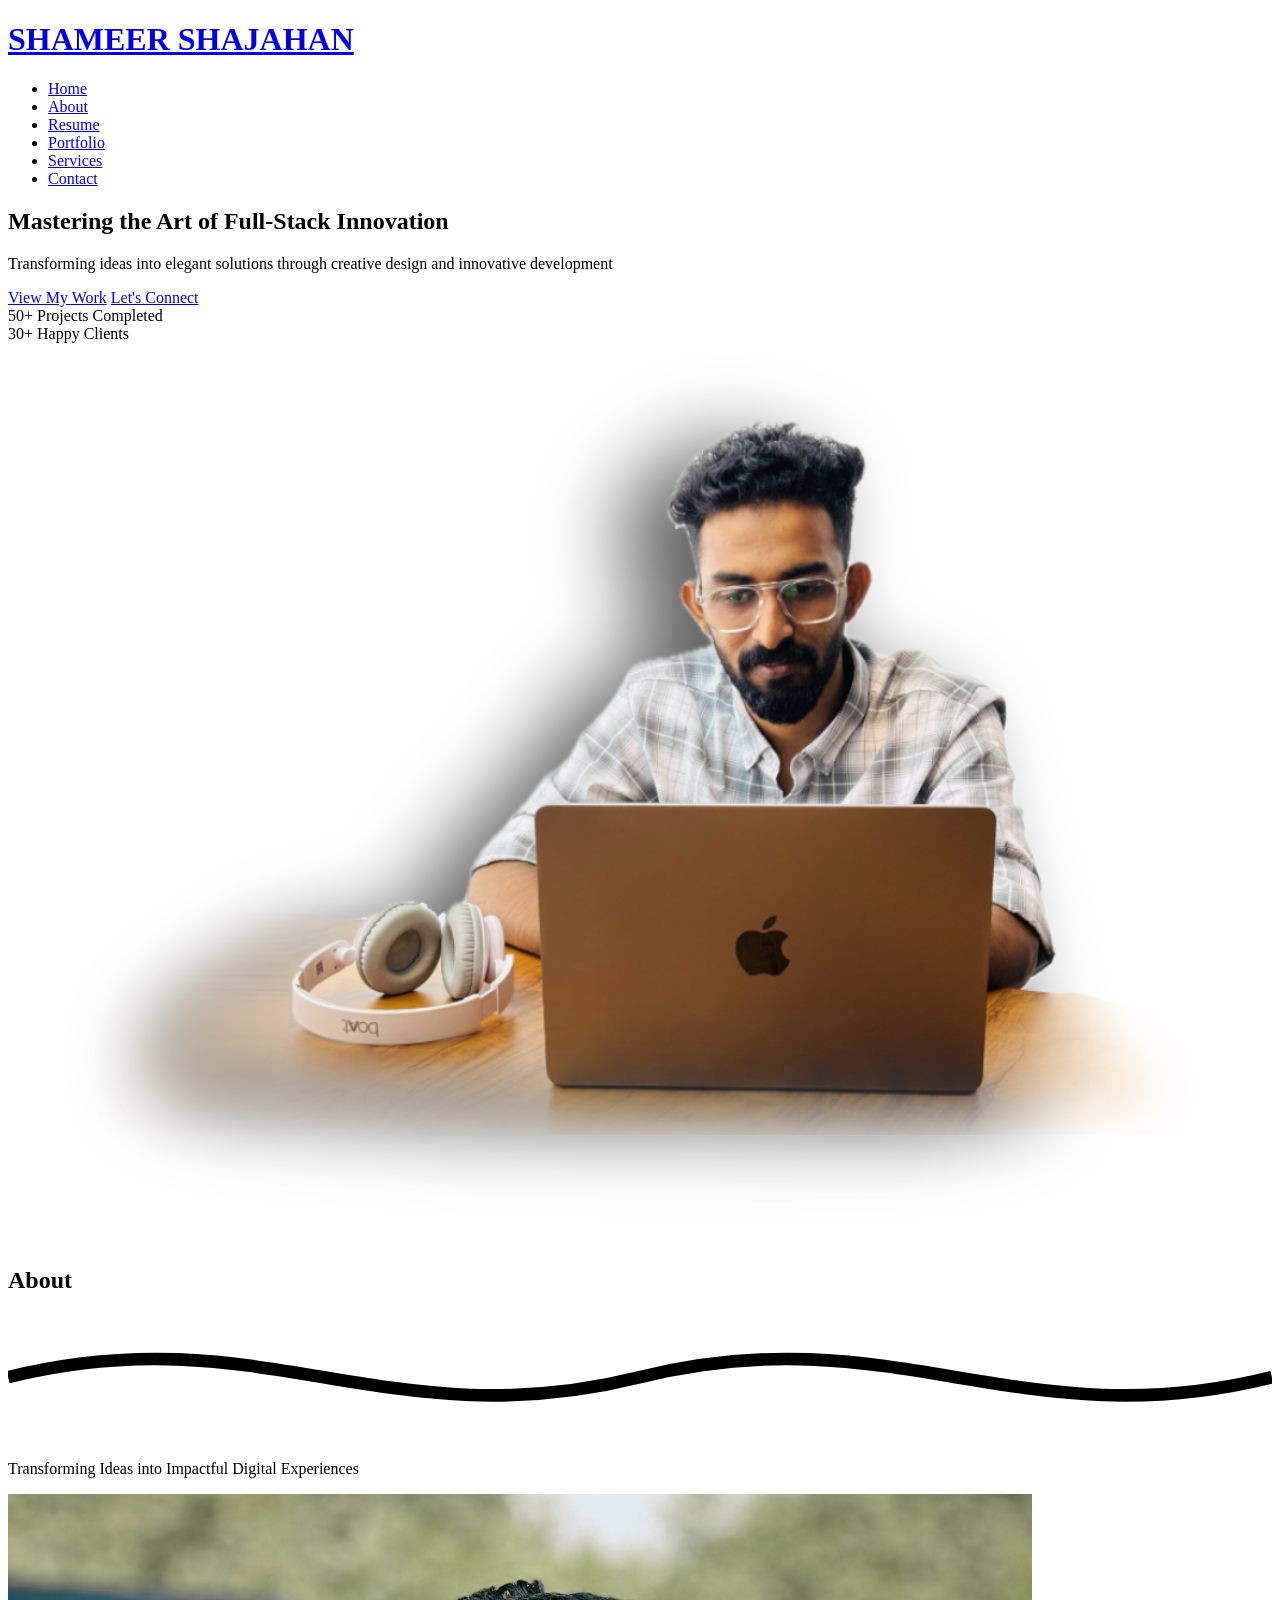
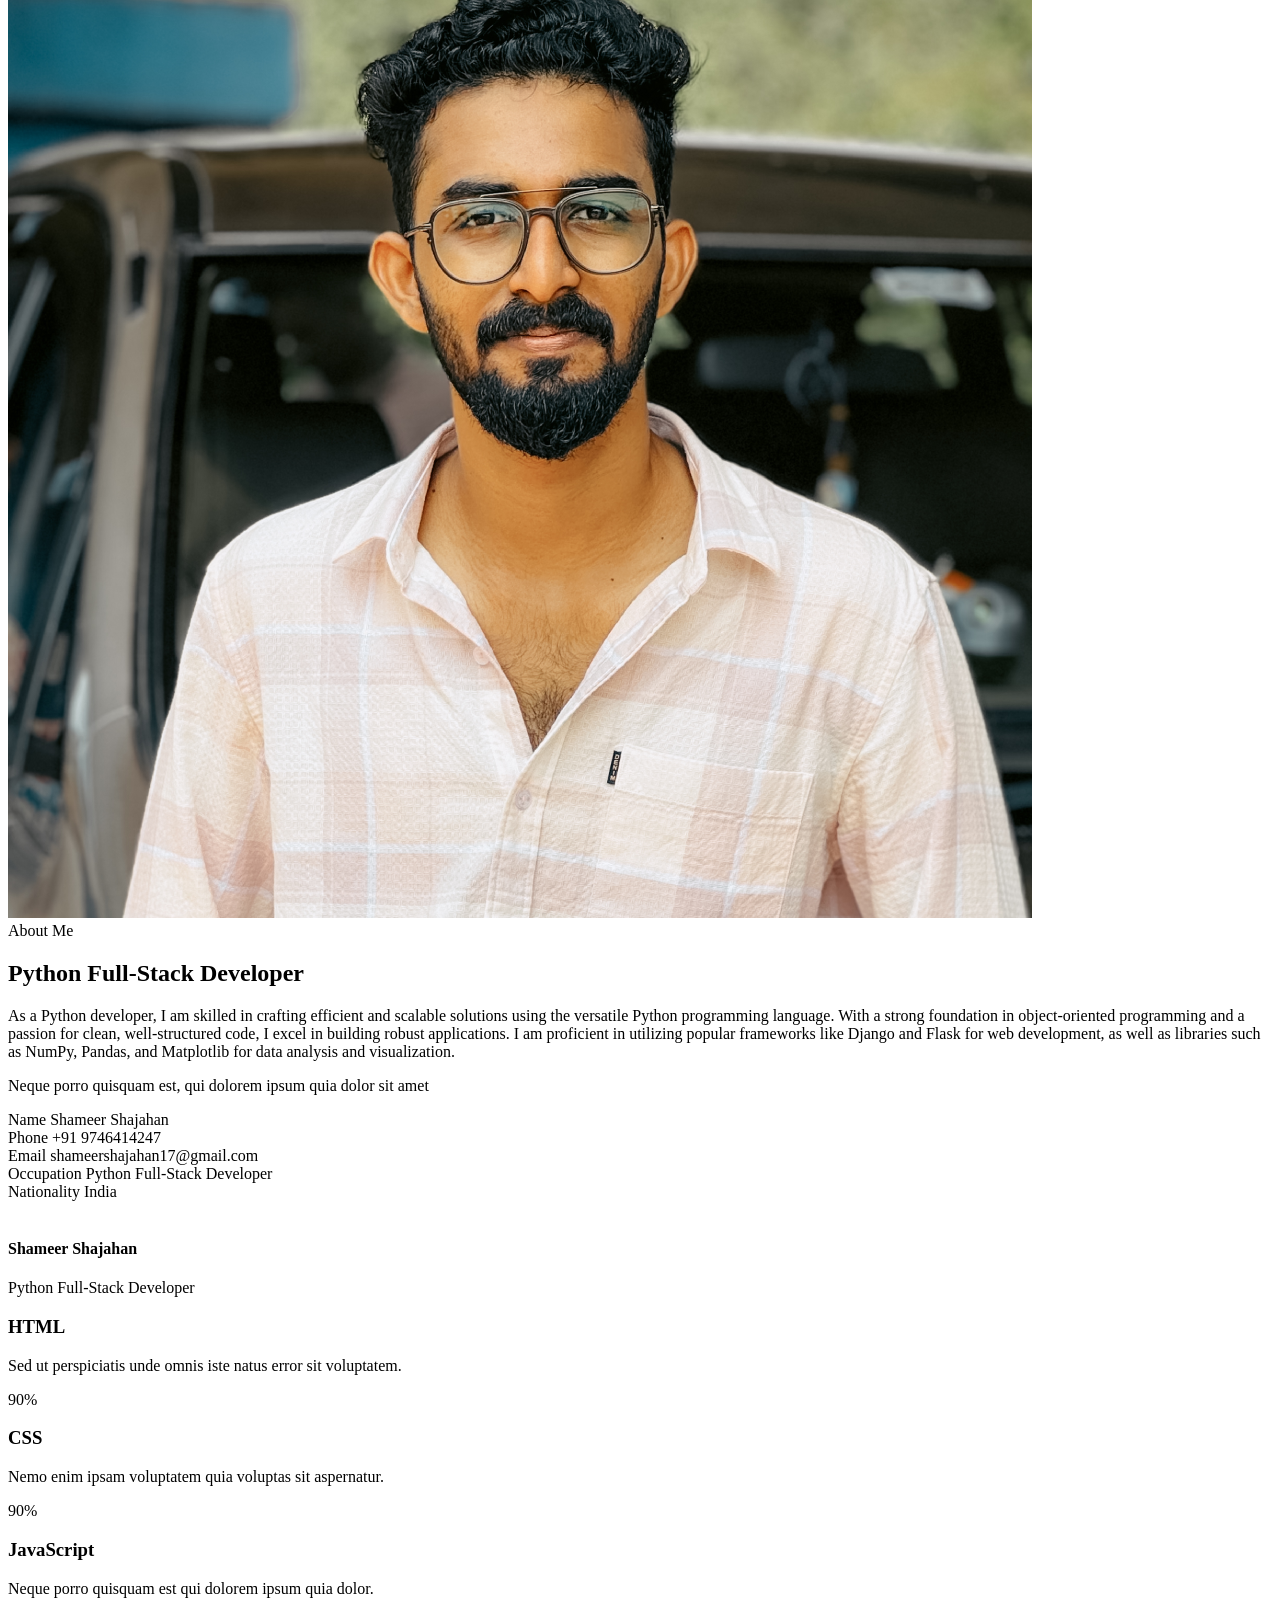
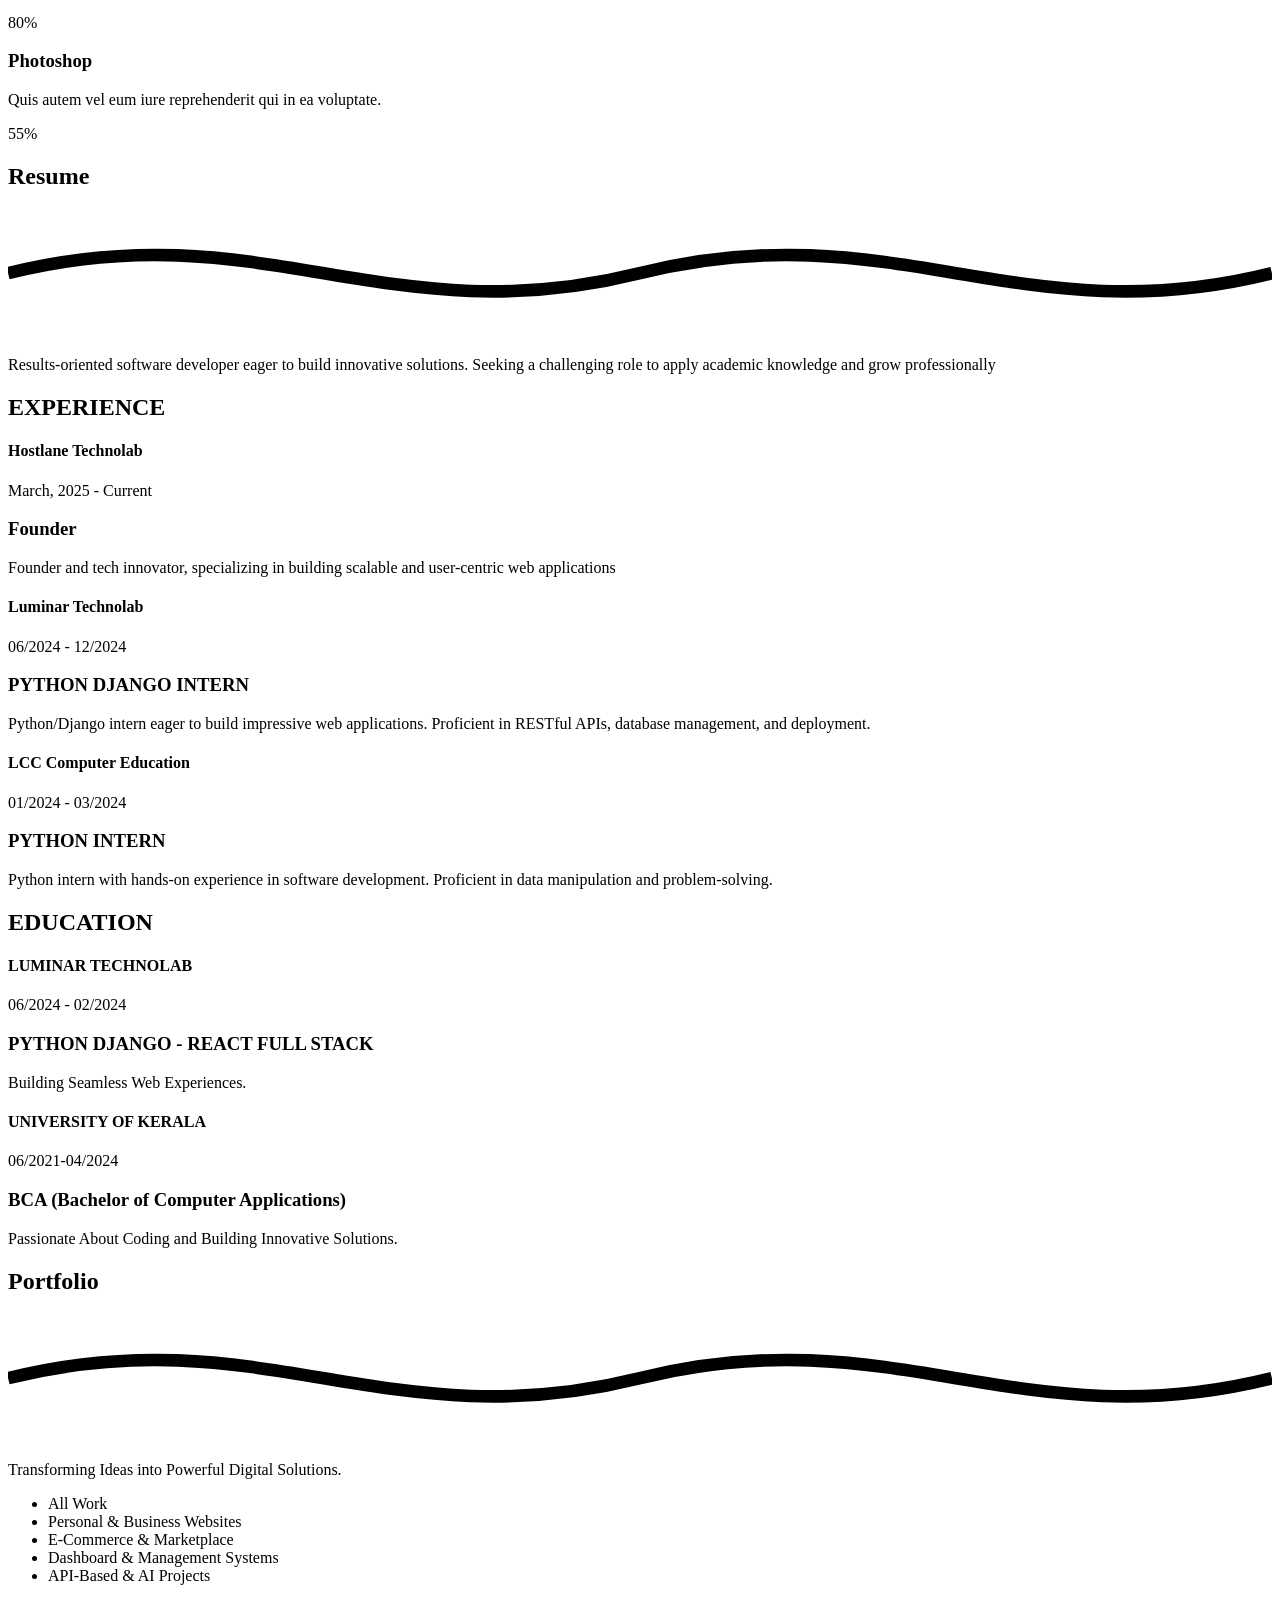
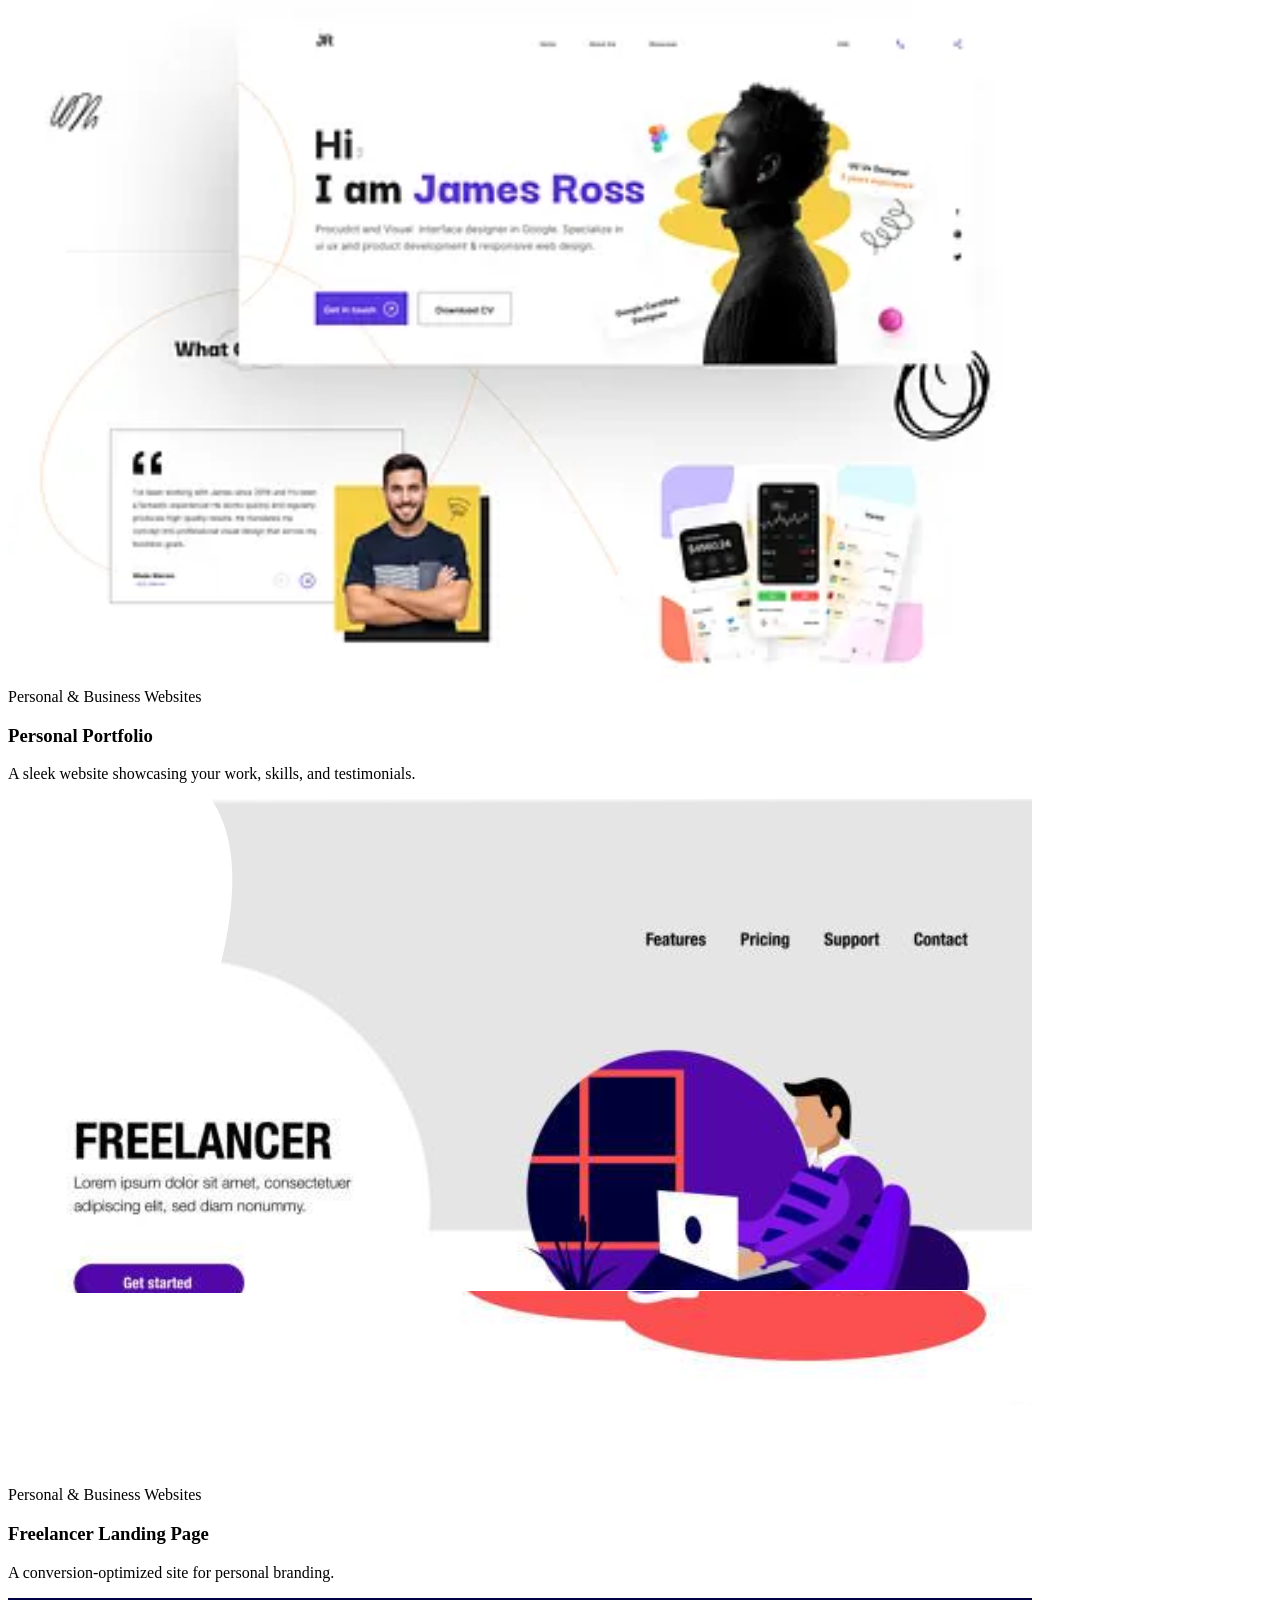
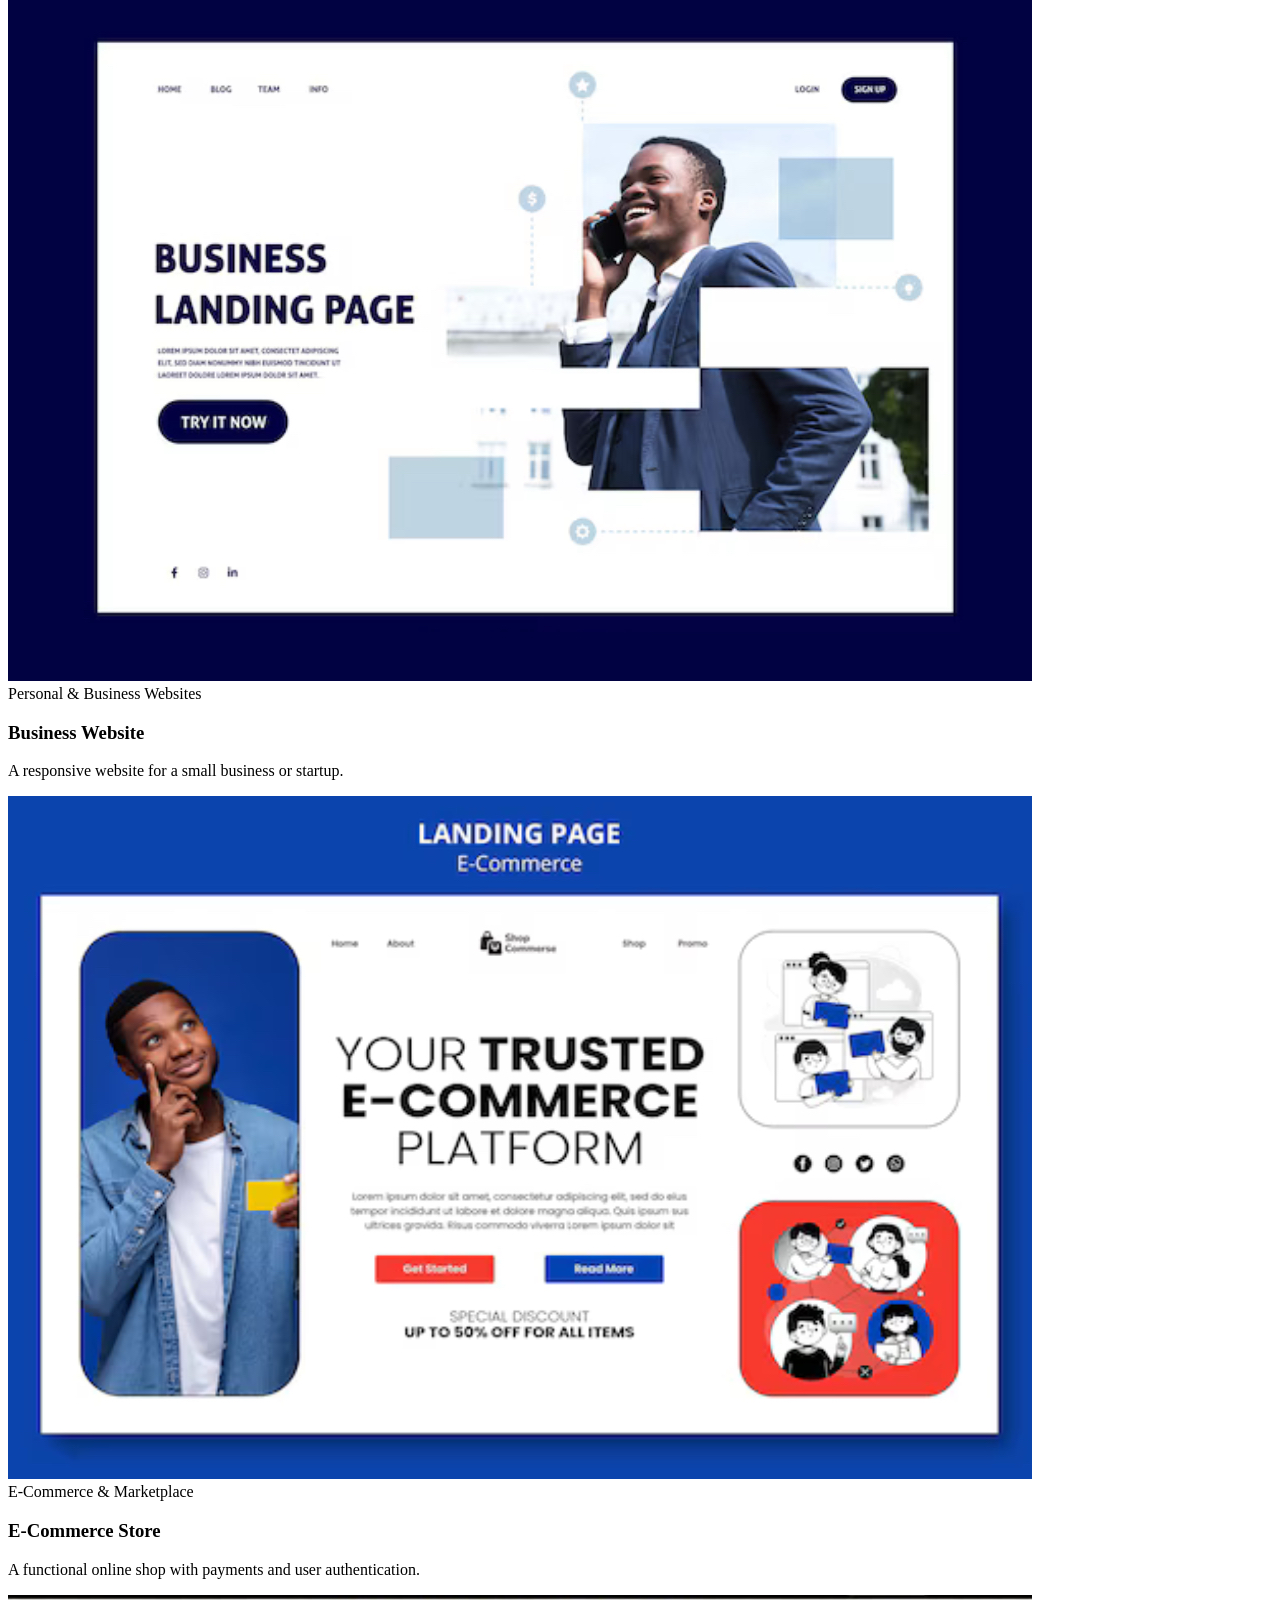
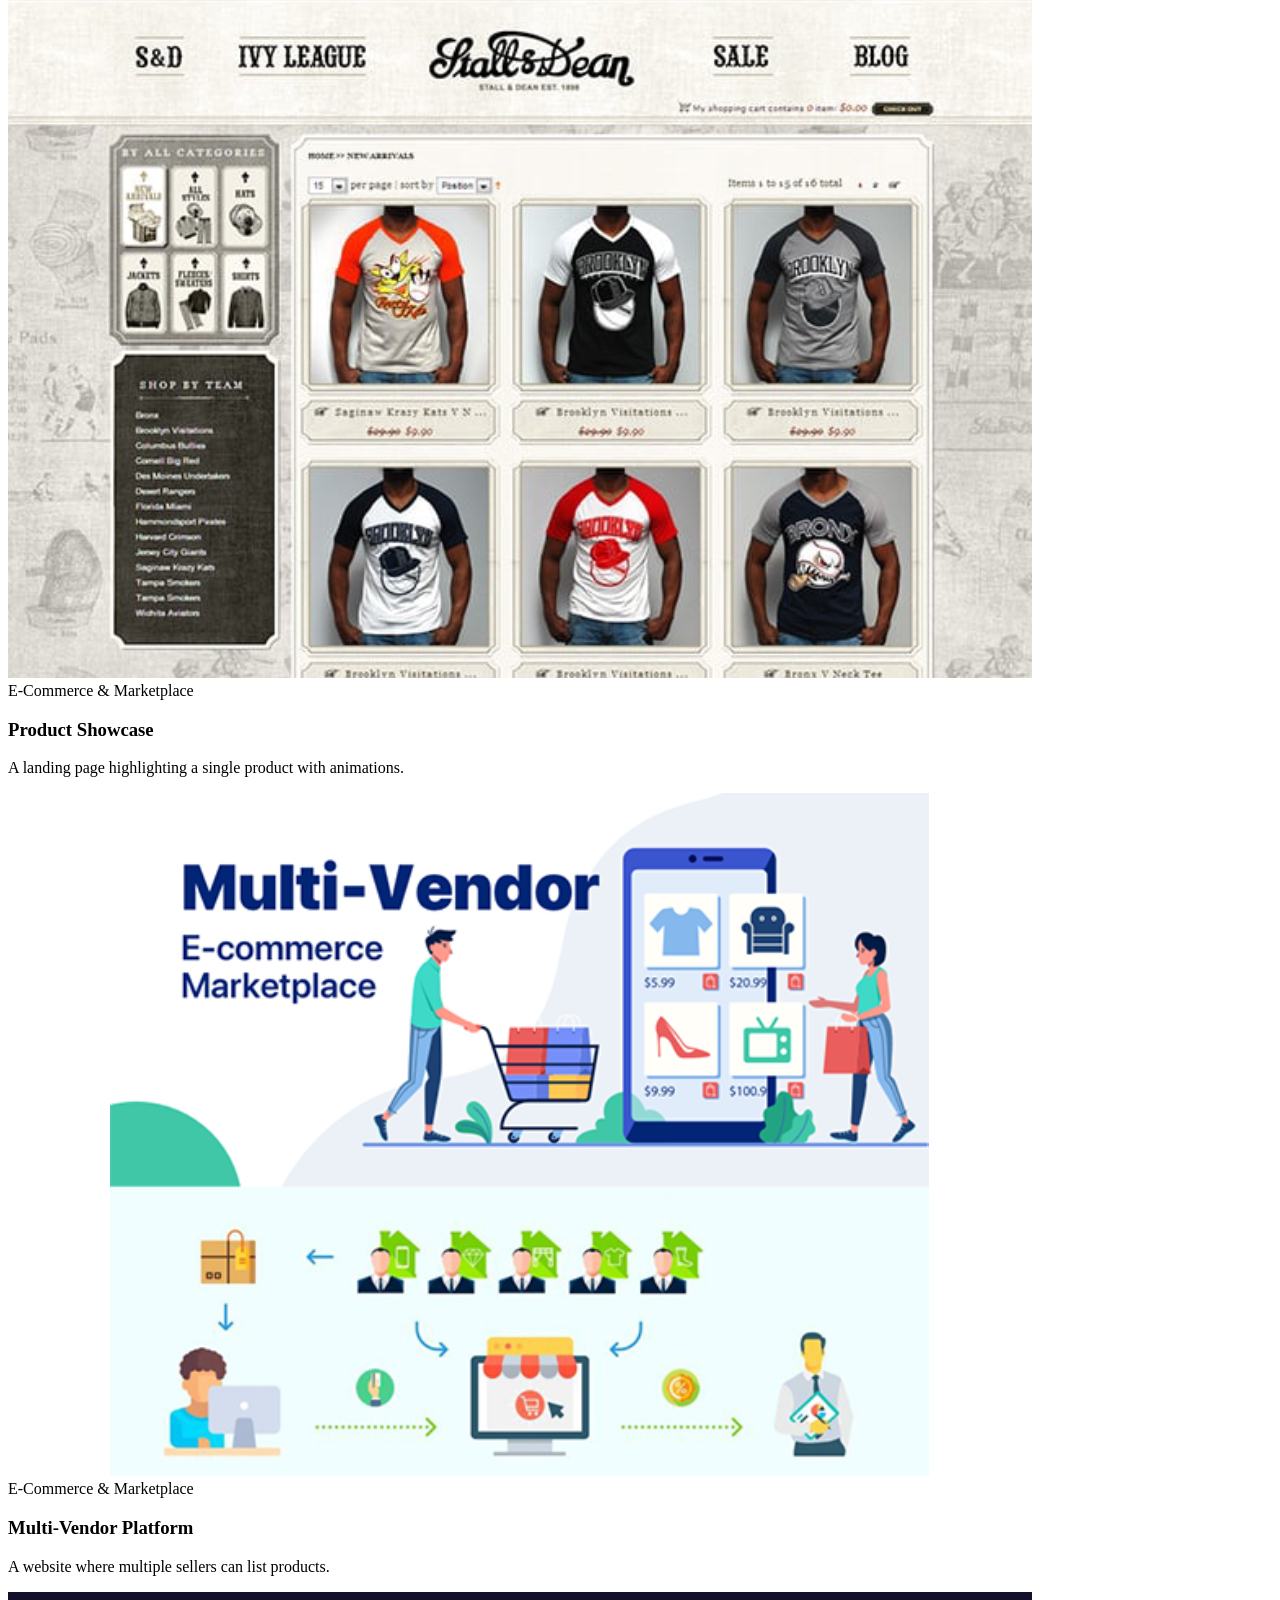
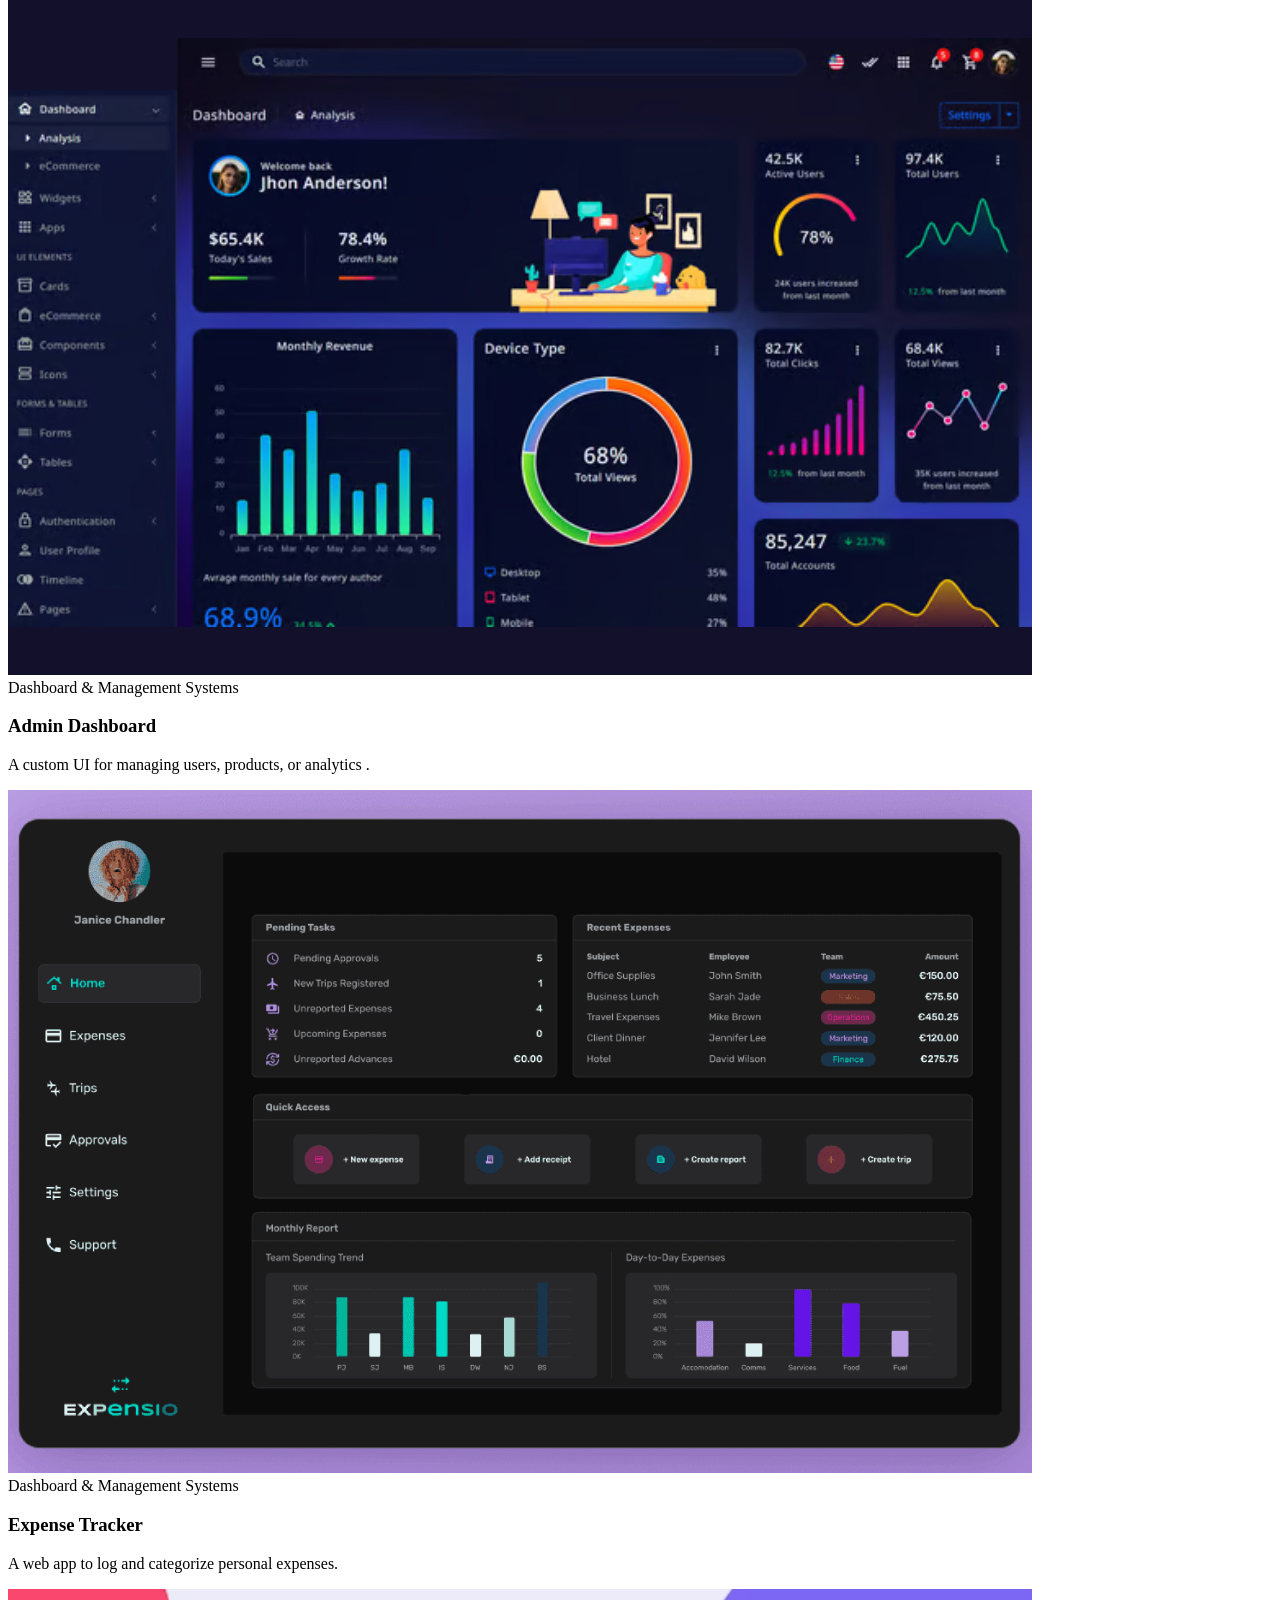
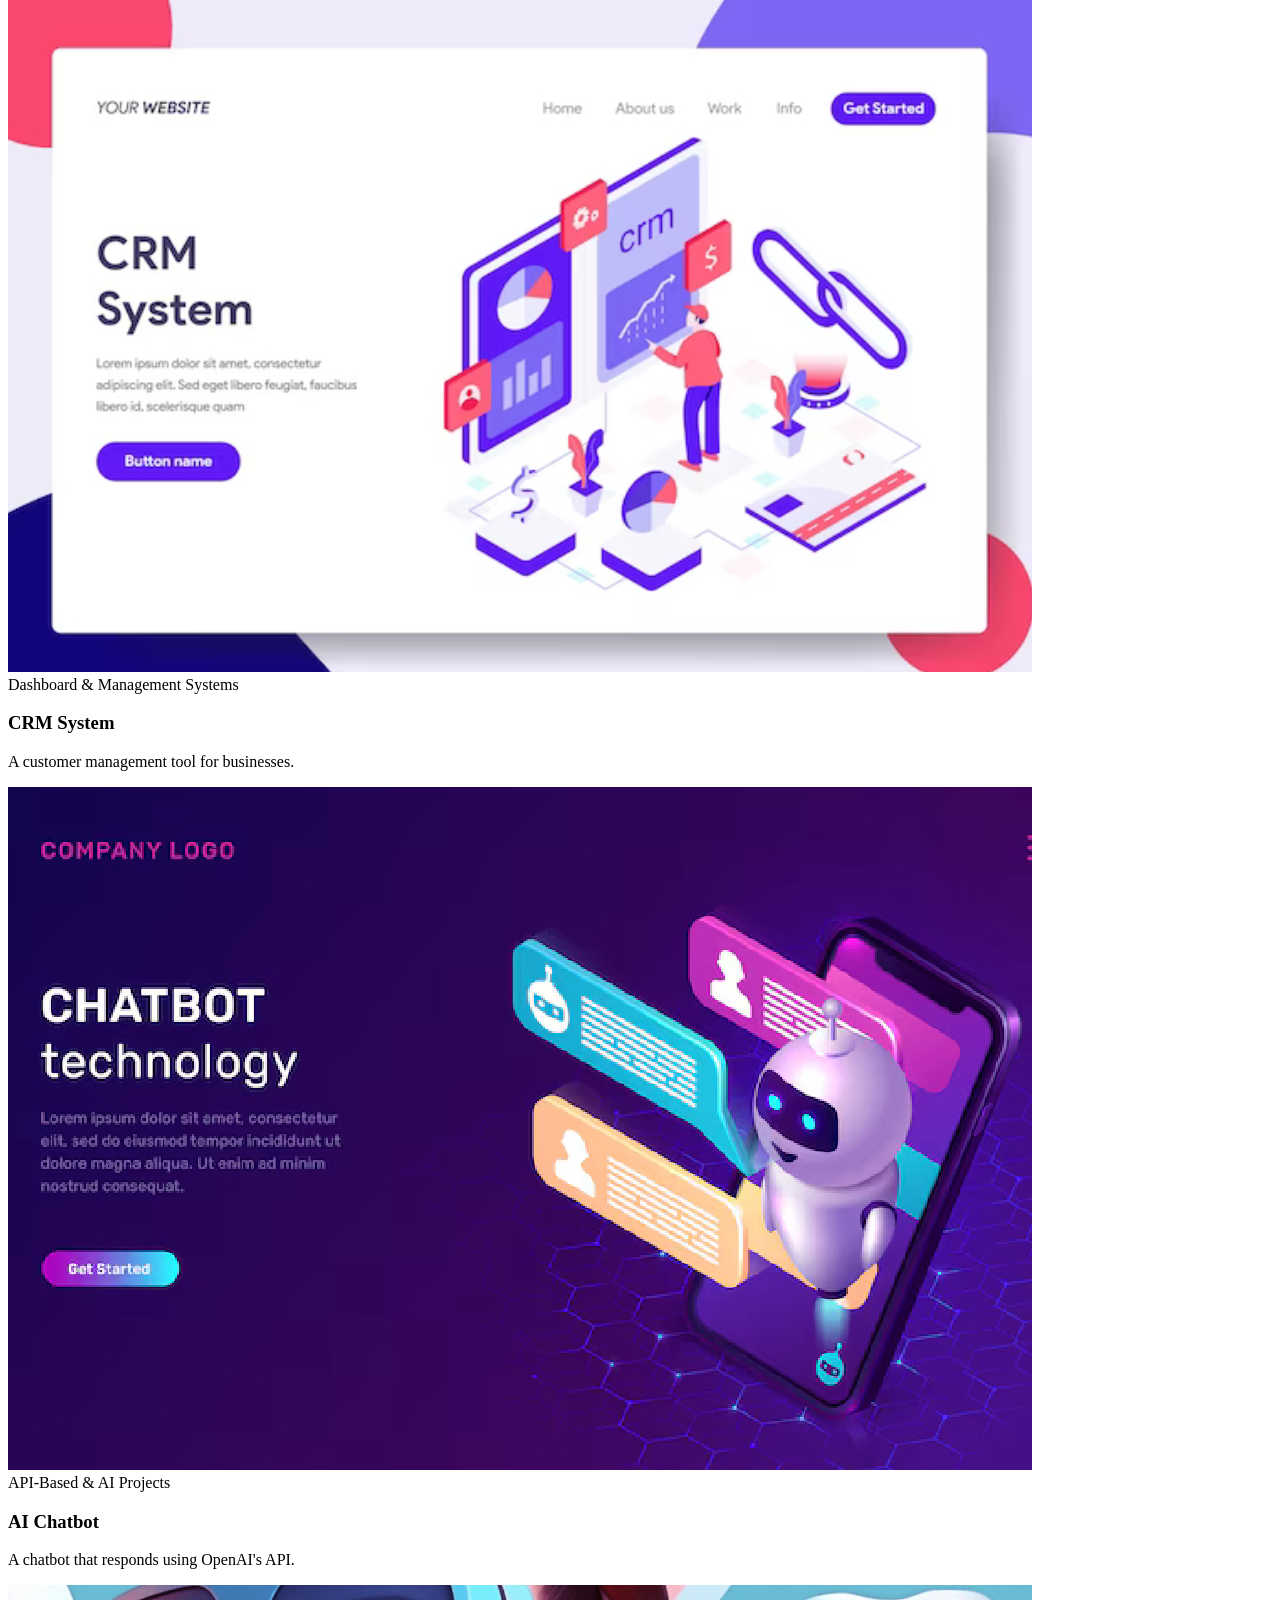
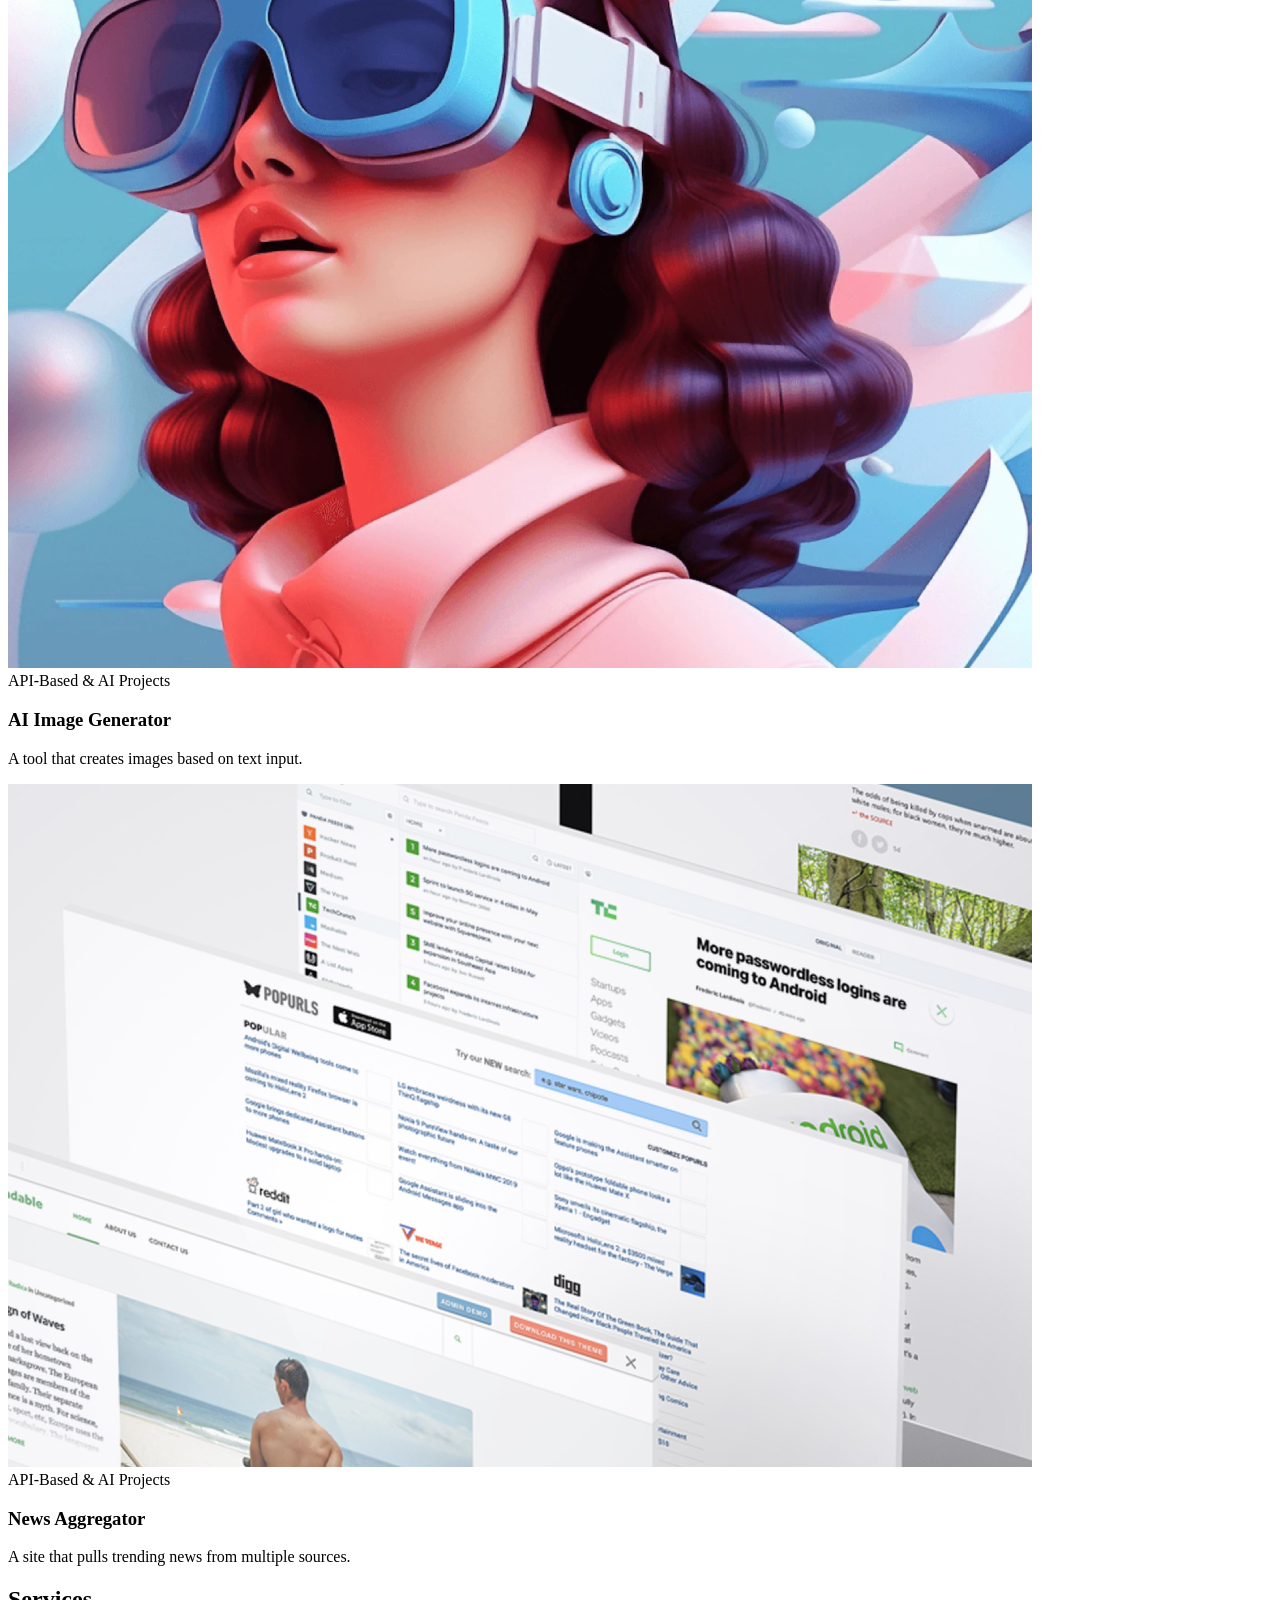
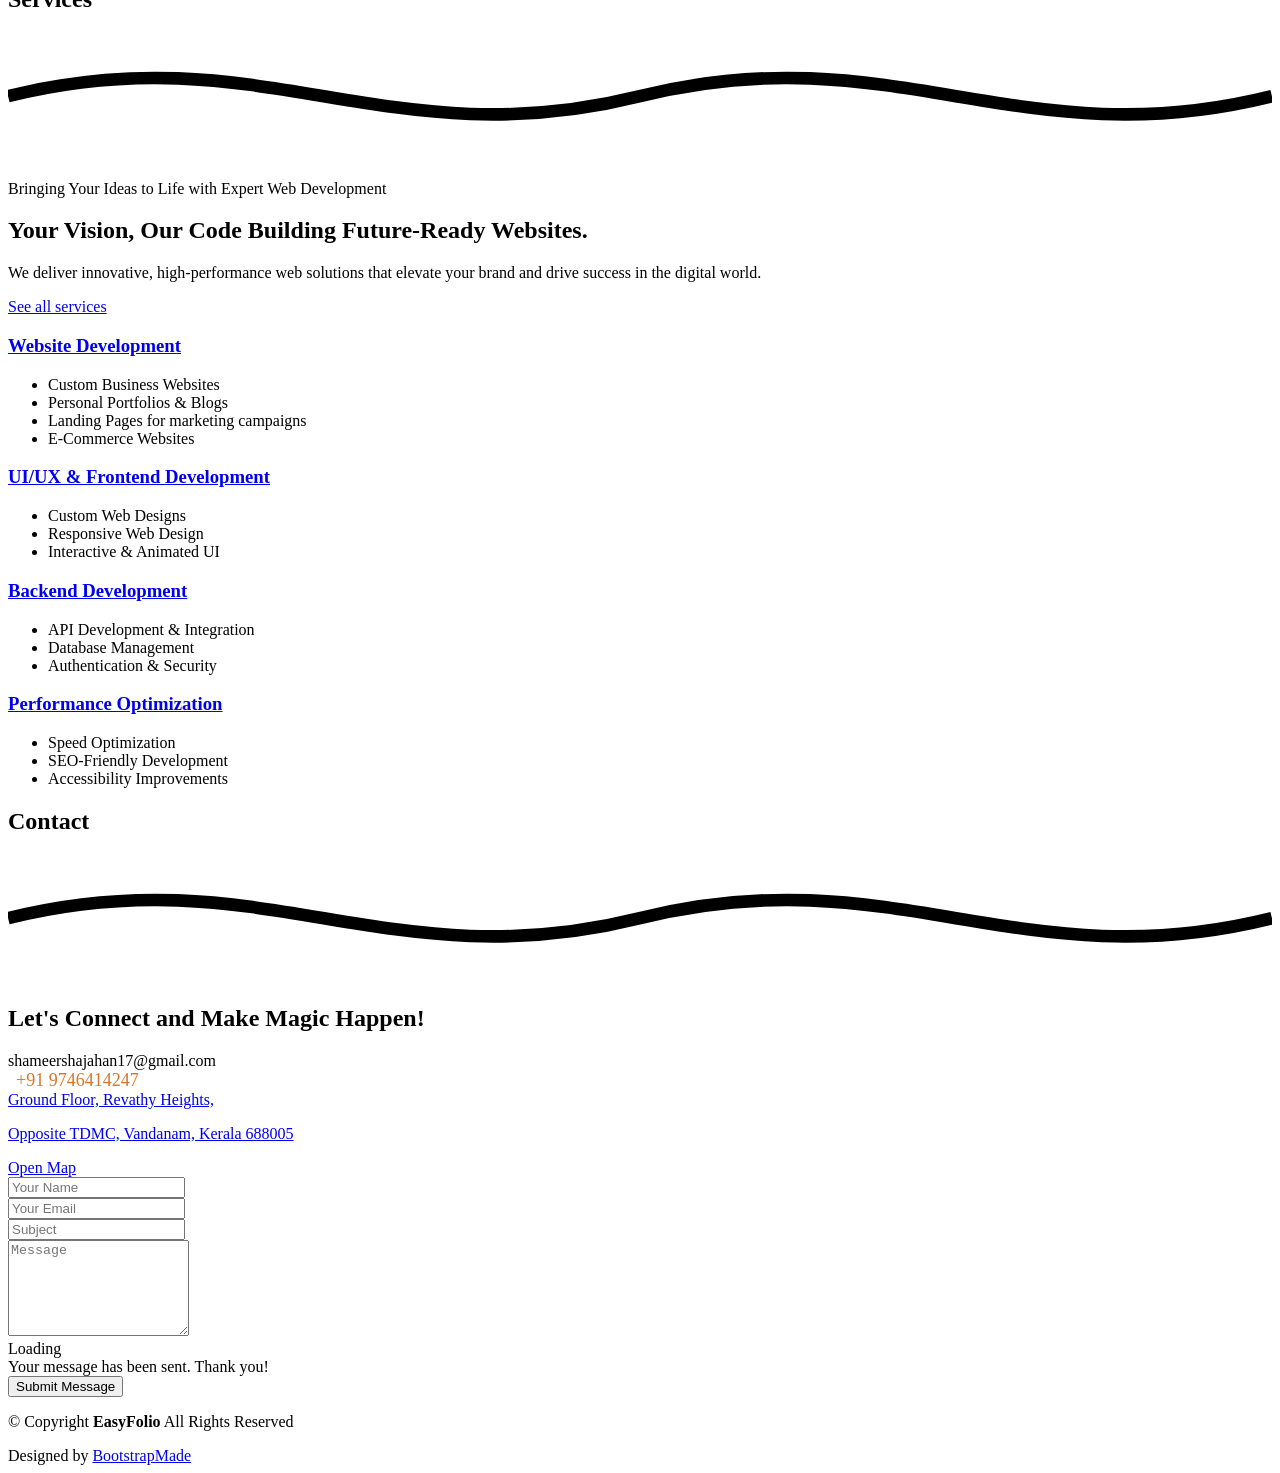
==== index.html @ 91858646 "update" ====
<!DOCTYPE html>
<html lang="en">

<head>
  <meta charset="utf-8">
  <meta content="width=device-width, initial-scale=1.0" name="viewport">
  <title>shameer shajahan</title>
  <meta name="description" content="">
  <meta name="keywords" content="">

  <!-- Favicons -->
  <!-- <link href="assets/img/favicon.png" rel="icon"> -->
  <link href="assets/img/apple-touch-icon.png" rel="apple-touch-icon">

  <!-- Fonts -->
  <link href="https://fonts.googleapis.com" rel="preconnect">
  <link href="https://fonts.gstatic.com" rel="preconnect" crossorigin>
  <link
    href="https://fonts.googleapis.com/css2?family=Roboto:ital,wght@0,100;0,300;0,400;0,500;0,700;0,900;1,100;1,300;1,400;1,500;1,700;1,900&family=Noto+Sans:ital,wght@0,100;0,200;0,300;0,400;0,500;0,600;0,700;0,800;0,900;1,100;1,200;1,300;1,400;1,500;1,600;1,700;1,800;1,900&family=Questrial:wght@400&display=swap"
    rel="stylesheet">

  <!-- Vendor CSS Files -->
  <link href="assets/vendor/bootstrap/css/bootstrap.min.css" rel="stylesheet">
  <link href="assets/vendor/bootstrap-icons/bootstrap-icons.css" rel="stylesheet">
  <link href="assets/vendor/aos/aos.css" rel="stylesheet">
  <link href="assets/vendor/glightbox/css/glightbox.min.css" rel="stylesheet">
  <link href="assets/vendor/swiper/swiper-bundle.min.css" rel="stylesheet">

  <!-- Main CSS File -->
  <link href="assets/css/main.css" rel="stylesheet">


  <script src="https://kit.fontawesome.com/a076d05399.js" crossorigin="anonymous"></script>
  <style>
      .call-button {
          /* display: inline-flex;
          align-items: center; */
          color: rgb(217, 117, 40);
          /* padding: 10px 15px; */
          text-decoration: none;
          font-size: 18px;
          /* border-radius: 5px; */
      }
      .call-button i {
          margin-right: 8px;
      }

      

  </style>

  <!-- for call button -->

  <!-- =======================================================
  * Template Name: EasyFolio
  * Template URL: https://bootstrapmade.com/easyfolio-bootstrap-portfolio-template/
  * Updated: Feb 21 2025 with Bootstrap v5.3.3
  * Author: BootstrapMade.com
  * License: https://bootstrapmade.com/license/
  ======================================================== -->
</head>

<body class="index-page">

  <header id="header" class="header d-flex align-items-center sticky-top">
    <div
      class="header-container container-fluid container-xl position-relative d-flex align-items-center justify-content-between">

      <a href="index.html" class="logo d-flex align-items-center me-auto me-xl-0">
        <!-- Uncomment the line below if you also wish to use an image logo -->
        <!-- <img src="assets/img/logo.webp" alt=""> -->
        <h1 class="sitename">SHAMEER SHAJAHAN</h1>
      </a>

      <nav id="navmenu" class="navmenu">
        <ul>
          <li><a href="#hero" class="active">Home</a></li>
          <li><a href="#about">About</a></li>
          <li><a href="#resume">Resume</a></li>
          <li><a href="#portfolio">Portfolio</a></li>
          <li><a href="#services">Services</a></li>
          <!-- <li class="dropdown"><a href="#"><span>Dropdown</span> <i class="bi bi-chevron-down toggle-dropdown"></i></a>
            <ul>
              <li><a href="#">Dropdown 1</a></li>
              <li class="dropdown"><a href="#"><span>Deep Dropdown</span> <i class="bi bi-chevron-down toggle-dropdown"></i></a>
                <ul>
                  <li><a href="#">Deep Dropdown 1</a></li>
                  <li><a href="#">Deep Dropdown 2</a></li>
                  <li><a href="#">Deep Dropdown 3</a></li>
                  <li><a href="#">Deep Dropdown 4</a></li>
                  <li><a href="#">Deep Dropdown 5</a></li>
                </ul>
              </li>
              <li><a href="#">Dropdown 2</a></li>
              <li><a href="#">Dropdown 3</a></li>
              <li><a href="#">Dropdown 4</a></li>
            </ul>
          </li> -->
          <li><a href="#contact">Contact</a></li>
        </ul>
        <i class="mobile-nav-toggle d-xl-none bi bi-list"></i>
      </nav>

      <div class="header-social-links">
        <a href="https://www.linkedin.com/in/shameershajahan17/" class="linkedin"><i class="bi bi-linkedin"></i></a>
        <a href="https://github.com/shameer-shajahan" class="github"><i class="bi bi-github"></i>
          <a href="https://www.instagram.com/_.shameer/" class="instagram"><i class="bi bi-instagram"></i></a>
          <!-- <a href="#" class="twitter"><i class="bi bi-twitter-x"></i></a> -->
        </a>

      </div>

    </div>
  </header>

  <main class="main">

    <!-- Hero Section -->
    <section id="hero" class="hero section">

      <div class="container mt-5 mb-5 pb-5 pt-5" data-aos="fade-up" data-aos-delay="100">

        <div class="row align-items-center content">
          <div class="col-lg-6" data-aos="fade-up" data-aos-delay="200">
            <h2>Mastering the Art of Full-Stack Innovation</h2>
            <p class="lead">Transforming ideas into elegant solutions through creative design and innovative development
            </p>
            <div class="cta-buttons" data-aos="fade-up" data-aos-delay="300">
              <a href="#portfolio" class="btn btn-primary">View My Work</a>
              <a href="#contact" class="btn btn-outline">Let's Connect</a>
            </div>
            <div class="hero-stats" data-aos="fade-up" data-aos-delay="400">
              <div class="stat-item">
                <!-- <span class="stat-number">5+</span> -->
                <!-- <span class="stat-label">Years Experience</span> -->
              </div>
              <div class="stat-item">
                <span class="stat-number">50+</span>
                <span class="stat-label">Projects Completed</span>
              </div>
              <div class="stat-item">
                <span class="stat-number">30+</span>
                <span class="stat-label">Happy Clients</span>
              </div>
            </div>
          </div>
          <div class="col-lg-6">
            <div class="hero-image">
              <img src="./assets/img/profile/profile 1.png" alt="Portfolio Hero Image" class="img-fluid"
                data-aos="zoom-out" data-aos-delay="300">
              <div class="shape-1"></div>
              <div class="shape-2"></div>
            </div>
          </div>
        </div>

      </div>

    </section><!-- /Hero Section -->

    <!-- About Section -->
    <section id="about" class="about section light-background">

      <!-- Section Title -->
      <div class="container section-title" data-aos="fade-up">
        <h2>About</h2>
        <div class="title-shape">
          <svg viewBox="0 0 200 20" xmlns="http://www.w3.org/2000/svg">
            <path d="M 0,10 C 40,0 60,20 100,10 C 140,0 160,20 200,10" fill="none" stroke="currentColor"
              stroke-width="2"></path>
          </svg>
        </div>
        <p>Transforming Ideas into Impactful Digital Experiences</p>
      </div><!-- End Section Title -->

      <div class="container" data-aos="fade-up" data-aos-delay="100">

        <div class="row align-items-center">
          <div class="col-lg-6 position-relative" data-aos="fade-right" data-aos-delay="200">
            <div class="about-image">
              <img src="assets/img/profile/profile-square-2.png" alt="Profile Image" class="img-fluid rounded-4">
            </div>
          </div>

          <div class="col-lg-6" data-aos="fade-left" data-aos-delay="300">
            <div class="about-content">
              <span class="subtitle">About Me</span>

              <h2>Python Full-Stack Developer </h2>

              <p class="lead mb-4">As a Python developer, I am skilled in crafting efficient and scalable solutions
                using the versatile
                Python programming language. With a strong foundation in object-oriented programming and a passion
                for clean,
                well-structured code, I excel in building robust applications. I am proficient in utilizing popular
                frameworks like Django and Flask for web development,
                as well as libraries such as NumPy, Pandas, and Matplotlib for data analysis and visualization.</p>

              <p class="mb-4">Neque porro quisquam est, qui dolorem ipsum quia dolor sit amet</p>

              <div class="container">
                <div class="personal-info">
                    <div class="row g-4">
                        <div class="col-12 col-sm-6">
                            <div class="info-item">
                                <span class="label">Name</span>
                                <span class="value">Shameer Shajahan</span>
                            </div>
                        </div>
            
                        <div class="col-12 col-sm-6">
                            <div class="info-item"></div>
                        </div>
            
                        <div class="col-12 col-sm-6">
                            <div class="info-item">
                                <span class="label">Phone</span>
                                <span class="value">+91 9746414247</span>
                            </div>
                        </div>
            
                        <div class="col-12 col-sm-6">
                            <div class="info-item">
                                <span class="label">Email</span>
                                <span class="value">shameershajahan17@gmail.com</span>
                            </div>
                        </div>
            
                        <div class="col-12 col-sm-6">
                            <div class="info-item">
                                <span class="label">Occupation</span>
                                <span class="value">Python Full-Stack Developer</span>
                            </div>
                        </div>
            
                        <div class="col-12 col-sm-6">
                            <div class="info-item">
                                <span class="label">Nationality</span>
                                <span class="value">India</span>
                            </div>
                        </div>
                    </div>
                </div>
            </div>
            

              <div class="signature mt-4">
                <div class="signature-image">
                  <img src="assets/img/misc/signature-1.webp" alt="" class="img-fluid">
                </div>
                <div class="signature-info">
                  <h4>Shameer Shajahan</h4>
                  <p>Python Full-Stack Developer</p>
                </div>
              </div>
            </div>
          </div>
        </div>

      </div>

    </section><!-- /About Section -->

    <!-- Skills Section -->
    <section id="skills" class="skills section">

      <div class="container" data-aos="fade-up" data-aos-delay="100">

        <div class="row g-4 skills-animation">

          <div class="col-md-6 col-lg-3" data-aos="fade-up" data-aos-delay="100">
            <div class="skill-box">
              <h3>HTML</h3>
              <p>Sed ut perspiciatis unde omnis iste natus error sit voluptatem.</p>
              <span class="text-end d-block">90%</span>
              <div class="progress">
                <div class="progress-bar" role="progressbar" aria-valuenow="90" aria-valuemin="0" aria-valuemax="100">
                </div>
              </div>
            </div>
          </div>

          <div class="col-md-6 col-lg-3" data-aos="fade-up" data-aos-delay="200">
            <div class="skill-box">
              <h3>CSS</h3>
              <p>Nemo enim ipsam voluptatem quia voluptas sit aspernatur.</p>
              <span class="text-end d-block">90%</span>
              <div class="progress">
                <div class="progress-bar" role="progressbar" aria-valuenow="95" aria-valuemin="0" aria-valuemax="100">
                </div>
              </div>
            </div>
          </div>

          <div class="col-md-6 col-lg-3" data-aos="fade-up" data-aos-delay="300">
            <div class="skill-box">
              <h3>JavaScript</h3>
              <p>Neque porro quisquam est qui dolorem ipsum quia dolor.</p>
              <span class="text-end d-block">80%</span>
              <div class="progress">
                <div class="progress-bar" role="progressbar" aria-valuenow="80" aria-valuemin="0" aria-valuemax="100">
                </div>
              </div>
            </div>
          </div>

          <div class="col-md-6 col-lg-3" data-aos="fade-up" data-aos-delay="400">
            <div class="skill-box">
              <h3>Photoshop</h3>
              <p>Quis autem vel eum iure reprehenderit qui in ea voluptate.</p>
              <span class="text-end d-block">55%</span>
              <div class="progress">
                <div class="progress-bar" role="progressbar" aria-valuenow="55" aria-valuemin="0" aria-valuemax="100">
                </div>
              </div>
            </div>
          </div>

        </div>

      </div>

    </section><!-- /Skills Section -->

    <!-- Resume Section -->
    <section id="resume" class="resume section">

      <!-- Section Title -->
      <div class="container section-title" data-aos="fade-up">
        <h2>Resume</h2>
        <div class="title-shape">
          <svg viewBox="0 0 200 20" xmlns="http://www.w3.org/2000/svg">
            <path d="M 0,10 C 40,0 60,20 100,10 C 140,0 160,20 200,10" fill="none" stroke="currentColor"
              stroke-width="2"></path>
          </svg>
        </div>
        <p>Results-oriented software developer eager to build innovative
          solutions. Seeking a challenging role to apply academic knowledge and
          grow professionally</p>
      </div><!-- End Section Title -->

      <div class="container" data-aos="fade-up" data-aos-delay="100">

        <div class="row">
          <div class="col-12">
            <div class="resume-wrapper">
              <div class="resume-block" data-aos="fade-up">
                <h2>EXPERIENCE</h2>
                <p class="lead"></p>

                <div class="timeline">
                  <div class="timeline-item" data-aos="fade-up" data-aos-delay="200">
                    <div class="timeline-left">
                      <h4 class="company">Hostlane Technolab</h4>
                      <span class="period">March, 2025 - Current</span>
                    </div>
                    <div class="timeline-dot"></div>
                    <div class="timeline-right">
                      <h3 class="position">Founder</h3>
                      <p class="description">Founder and tech innovator, specializing in building scalable and
                        user-centric web applications</p>
                    </div>
                  </div>

                  <div class="timeline-item" data-aos="fade-up" data-aos-delay="300">
                    <div class="timeline-left">
                      <h4 class="company">Luminar Technolab</h4>
                      <span class="period">06/2024 - 12/2024</span>
                    </div>
                    <div class="timeline-dot"></div>
                    <div class="timeline-right">
                      <h3 class="position">PYTHON DJANGO INTERN</h3>
                      <p class="description">
                        Python/Django intern eager to build impressive web applications.
                        Proficient in RESTful APIs, database management, and deployment.
                      </p>
                      <!-- <ul>
                        <li>Lead in the design, development, and implementation of the graphic, layout, and production communication materials</li>
                        <li>Delegate tasks to the 7 members of the design team and provide counsel on all aspects of the project. </li>
                        <li>Supervise the assessment of all graphic materials in order to ensure quality and accuracy of the design</li>
                        <li>Oversee the efficient use of production project budgets ranging from $2,000 - $25,000</li>
                      </ul> -->
                      <p></p>
                    </div>
                  </div>

                  <div class="timeline-item" data-aos="fade-up" data-aos-delay="400">
                    <div class="timeline-left">
                      <h4 class="company">LCC Computer Education</h4>
                      <span class="period">01/2024 - 03/2024</span>
                    </div>
                    <div class="timeline-dot"></div>
                    <div class="timeline-right">
                      <h3 class="position">PYTHON INTERN</h3>
                      <p class="description">Python intern with hands-on experience in software development.
                        Proficient in data manipulation and problem-solving.</p>
                    </div>
                  </div>
                </div>
              </div>

              <div class="resume-block" data-aos="fade-up" data-aos-delay="100">
                <h2>EDUCATION</h2>
                <p class="lead"></p>

                <div class="timeline">
                  <div class="timeline-item" data-aos="fade-up" data-aos-delay="200">
                    <div class="timeline-left">
                      <h4 class="company">LUMINAR TECHNOLAB</h4>
                      <span class="period">06/2024 - 02/2024</span>
                    </div>
                    <div class="timeline-dot"></div>
                    <div class="timeline-right">
                      <h3 class="position">PYTHON DJANGO - REACT FULL STACK</h3>
                      <p class="description">Building Seamless Web Experiences.</p>
                    </div>
                  </div>

                  <div class="timeline-item" data-aos="fade-up" data-aos-delay="300">
                    <div class="timeline-left">
                      <h4 class="company">UNIVERSITY OF KERALA</h4>
                      <span class="period">06/2021-04/2024</span>
                    </div>
                    <div class="timeline-dot"></div>
                    <div class="timeline-right">
                      <h3 class="position">BCA (Bachelor of Computer Applications)</h3>
                      <p class="description">Passionate About Coding and Building Innovative Solutions.</p>
                    </div>
                  </div>

                  <!-- <div class="timeline-item" data-aos="fade-up" data-aos-delay="400">
                    <div class="timeline-left">
                      <h4 class="company">Vestibulum University</h4>
                      <span class="period">2015-2019</span>
                    </div>
                    <div class="timeline-dot"></div>
                    <div class="timeline-right">
                      <h3 class="position">Bachelor of Fine Arts &amp; Graphic Design</h3>
                      <p class="description">Curabitur ullamcorper ultricies nisi nam eget dui etiam rhoncus maecenas tempus.</p>
                    </div>
                  </div> -->
                </div>
              </div>
            </div>
          </div>
        </div>

      </div>

    </section><!-- /Resume Section -->

    <!-- Portfolio Section -->
    <section id="portfolio" class="portfolio section">

      <!-- Section Title -->
      <div class="container section-title" data-aos="fade-up">
        <h2>Portfolio</h2>
        <div class="title-shape">
          <svg viewBox="0 0 200 20" xmlns="http://www.w3.org/2000/svg">
            <path d="M 0,10 C 40,0 60,20 100,10 C 140,0 160,20 200,10" fill="none" stroke="currentColor"
              stroke-width="2"></path>
          </svg>
        </div>
        <p>Transforming Ideas into Powerful Digital Solutions.</p>
      </div><!-- End Section Title -->

      <div class="container" data-aos="fade-up" data-aos-delay="100">

        <div class="isotope-layout" data-default-filter="*" data-layout="masonry" data-sort="original-order">

          <div class="portfolio-filters-container" data-aos="fade-up" data-aos-delay="200">
            <ul class="portfolio-filters isotope-filters">
              <li data-filter="*" class="filter-active">All Work</li>
              <li data-filter=".filter-web">Personal & Business Websites</li>
              <li data-filter=".filter-graphics">E-Commerce & Marketplace</li>
              <li data-filter=".filter-motion">Dashboard & Management Systems</li>
              <li data-filter=".filter-brand">API-Based & AI Projects</li>
            </ul>
          </div>

          <div class="row g-4 isotope-container" data-aos="fade-up" data-aos-delay="300">

            <div class="col-lg-4 col-md-6 portfolio-item isotope-item filter-web">
              <div class="portfolio-card">
                <div class="portfolio-image">
                  <img src="assets/img/portfolio/portfolio.jpg" class="img-fluid" alt="" loading="lazy">
                  <div class="portfolio-overlay">
                    <div class="portfolio-actions">
                      <a href="assets/img/portfolio/portfolio.jpg class=" glightbox preview-link"
                        data-gallery="portfolio-gallery-web"><i class="bi bi-eye"></i></a>
                      <a href="portfolio-details.html" class="details-link"><i class="bi bi-arrow-right"></i></a>
                    </div>
                  </div>
                </div>
                <div class="portfolio-content">
                  <span class="category">Personal & Business Websites</span>
                  <h3>Personal Portfolio</h3>
                  <p>A sleek website showcasing your work, skills, and testimonials.</p>
                </div>
              </div>
            </div><!-- End Portfolio First Item -->

            <div class="col-lg-4 col-md-6 portfolio-item isotope-item filter-web">
              <div class="portfolio-card">
                <div class="portfolio-image">
                  <img src="assets/img/portfolio/freelancer.jpg" class="img-fluid" alt="" loading="lazy">
                  <div class="portfolio-overlay">
                    <div class="portfolio-actions">
                      <a href="assets/img/portfolio/freelancer.jpg" class="glightbox preview-link"
                        data-gallery="portfolio-gallery-web"><i class="bi bi-eye"></i></a>
                      <a href="portfolio-details.html" class="details-link"><i class="bi bi-arrow-right"></i></a>
                    </div>
                  </div>
                </div>
                <div class="portfolio-content">
                  <span class="category">Personal & Business Websites</span>
                  <h3>Freelancer Landing Page</h3>
                  <p>A conversion-optimized site for personal branding.</p>
                </div>
              </div>
            </div><!--  End Portfolio Second Item -->

            <div class="col-lg-4 col-md-6 portfolio-item isotope-item filter-web">
              <div class="portfolio-card">
                <div class="portfolio-image">
                  <img src="assets/img/portfolio/business.jpg" class="img-fluid" alt="" loading="lazy">
                  <div class="portfolio-overlay">
                    <div class="portfolio-actions">
                      <a href="assets/img/portfolio/business.jpg" class="glightbox preview-link"
                        data-gallery="portfolio-gallery-web"><i class="bi bi-eye"></i></a>
                      <a href="portfolio-details.html" class="details-link"><i class="bi bi-arrow-right"></i></a>
                    </div>
                  </div>
                </div>
                <div class="portfolio-content">
                  <span class="category">Personal & Business Websites</span>
                  <h3>Business Website </h3>
                  <p>A responsive website for a small business or startup.</p>
                </div>
              </div>
            </div><!--  End Portfolio Thrid Item -->

            <div class="col-lg-4 col-md-6 portfolio-item isotope-item filter-graphics">
              <div class="portfolio-card">
                <div class="portfolio-image">
                  <img src="assets/img/portfolio/ecommerce.jpg" class="img-fluid" alt="" loading="lazy">
                  <div class="portfolio-overlay">
                    <div class="portfolio-actions">
                      <a href="assets/img/portfolio/ecommerce.jpg" class="glightbox preview-link"
                        data-gallery="portfolio-gallery-graphics"><i class="bi bi-eye"></i></a>
                      <a href="portfolio-details.html" class="details-link"><i class="bi bi-arrow-right"></i></a>
                    </div>
                  </div>
                </div>
                <div class="portfolio-content">
                  <span class="category">E-Commerce & Marketplace</span>
                  <h3>E-Commerce Store</h3>
                  <p>A functional online shop with payments and user authentication.</p>
                </div>
              </div>
            </div><!-- End Portfolio Fourth Item -->

            <div class="col-lg-4 col-md-6 portfolio-item isotope-item filter-graphics">
              <div class="portfolio-card">
                <div class="portfolio-image">
                  <img src="assets/img/portfolio/product showcase.jpg" class="img-fluid" alt="" loading="lazy">
                  <div class="portfolio-overlay">
                    <div class="portfolio-actions">
                      <a href="assets/img/portfolio/product showcase.jpg" class="glightbox preview-link"
                        data-gallery="portfolio-gallery-graphics"><i class="bi bi-eye"></i></a>
                      <a href="portfolio-details.html" class="details-link"><i class="bi bi-arrow-right"></i></a>
                    </div>
                  </div>
                </div>
                <div class="portfolio-content">
                  <span class="category">E-Commerce & Marketplace</span>
                  <h3>Product Showcase</h3>
                  <p>A landing page highlighting a single product with animations.</p>
                </div>
              </div>
            </div><!-- End Portfolio Fifth Item -->

            <div class="col-lg-4 col-md-6 portfolio-item isotope-item filter-graphics">
              <div class="portfolio-card">
                <div class="portfolio-image">
                  <img src="assets/img/portfolio/multi vendor.jpg" class="img-fluid" alt="" loading="lazy">
                  <div class="portfolio-overlay">
                    <div class="portfolio-actions">
                      <a href="assets/img/portfolio/multi vendor.jpg" class="glightbox preview-link"
                        data-gallery="portfolio-gallery-graphics"><i class="bi bi-eye"></i></a>
                      <a href="portfolio-details.html" class="details-link"><i class="bi bi-arrow-right"></i></a>
                    </div>
                  </div>
                </div>
                <div class="portfolio-content">
                  <span class="category">E-Commerce & Marketplace</span>
                  <h3>Multi-Vendor Platform </h3>
                  <p>A website where multiple sellers can list products.</p>
                </div>
              </div>
            </div><!-- End Portfolio Sixth Item -->

            <div class="col-lg-4 col-md-6 portfolio-item isotope-item filter-motion">
              <div class="portfolio-card">
                <div class="portfolio-image">
                  <img src="assets/img/portfolio/admin.jpg" class="img-fluid" alt="" loading="lazy">
                  <div class="portfolio-overlay">
                    <div class="portfolio-actions">
                      <a href="assets/img/portfolio/admin.jpg" class="glightbox preview-link"
                        data-gallery="portfolio-gallery-motion"><i class="bi bi-eye"></i></a>
                      <a href="portfolio-details.html" class="details-link"><i class="bi bi-arrow-right"></i></a>
                    </div>
                  </div>
                </div>
                <div class="portfolio-content">
                  <span class="category">Dashboard & Management Systems</span>
                  <h3>Admin Dashboard</h3>
                  <p>A custom UI for managing users, products, or analytics .</p>
                </div>
              </div>
            </div><!-- End Portfolio Seventh Item -->

            <div class="col-lg-4 col-md-6 portfolio-item isotope-item filter-motion">
              <div class="portfolio-card">
                <div class="portfolio-image">
                  <img src="assets/img/portfolio/expense.jpg" class="img-fluid" alt="" loading="lazy">
                  <div class="portfolio-overlay">
                    <div class="portfolio-actions">
                      <a href="assets/img/portfolio/expense.jpg" class="glightbox preview-link"
                        data-gallery="portfolio-gallery-motion"><i class="bi bi-eye"></i></a>
                      <a href="portfolio-details.html" class="details-link"><i class="bi bi-arrow-right"></i></a>
                    </div>
                  </div>
                </div>
                <div class="portfolio-content">
                  <span class="category">Dashboard & Management Systems</span>
                  <h3>Expense Tracker</h3>
                  <p>A web app to log and categorize personal expenses.</p>
                </div>
              </div>
            </div><!-- End Portfolio Eight Item -->

            <div class="col-lg-4 col-md-6 portfolio-item isotope-item filter-motion">
              <div class="portfolio-card">
                <div class="portfolio-image">
                  <img src="assets/img/portfolio/cmr.jpg" class="img-fluid" alt="" loading="lazy">
                  <div class="portfolio-overlay">
                    <div class="portfolio-actions">
                      <a href="assets/img/portfolio/cmr.jpg" class="glightbox preview-link"
                        data-gallery="portfolio-gallery-motion"><i class="bi bi-eye"></i></a>
                      <a href="portfolio-details.html" class="details-link"><i class="bi bi-arrow-right"></i></a>
                    </div>
                  </div>
                </div>
                <div class="portfolio-content">
                  <span class="category">Dashboard & Management Systems</span>
                  <h3>CRM System</h3>
                  <p>A customer management tool for businesses.</p>
                </div>
              </div>
            </div><!-- End Portfolio Ninth Item -->

            <div class="col-lg-4 col-md-6 portfolio-item isotope-item filter-brand">
              <div class="portfolio-card">
                <div class="portfolio-image">
                  <img src="assets/img/portfolio/ai chat bot.jpg" class="img-fluid" alt="" loading="lazy">
                  <div class="portfolio-overlay">
                    <div class="portfolio-actions">
                      <a href="assets/img/portfolio/ai chat bot.jpg" class="glightbox preview-link"
                        data-gallery="portfolio-gallery-brand"><i class="bi bi-eye"></i></a>
                      <a href="portfolio-details.html" class="details-link"><i class="bi bi-arrow-right"></i></a>
                    </div>
                  </div>
                </div>
                <div class="portfolio-content">
                  <span class="category">API-Based & AI Projects</span>
                  <h3>AI Chatbot </h3>
                  <p>A chatbot that responds using OpenAI's API.</p>
                </div>
              </div>
            </div><!-- End Portfolio Eleven Item -->

            <div class="col-lg-4 col-md-6 portfolio-item isotope-item filter-brand">
              <div class="portfolio-card">
                <div class="portfolio-image">
                  <img src="assets/img/portfolio/ai image.jpg" class="img-fluid" alt="" loading="lazy">
                  <div class="portfolio-overlay">
                    <div class="portfolio-actions">
                      <a href="assets/img/portfolio/ai image.jpg" class="glightbox preview-link"
                        data-gallery="portfolio-gallery-brand"><i class="bi bi-eye"></i></a>
                      <a href="portfolio-details.html" class="details-link"><i class="bi bi-arrow-right"></i></a>
                    </div>
                  </div>
                </div>
                <div class="portfolio-content">
                  <span class="category">API-Based & AI Projects</span>
                  <h3>AI Image Generator </h3>
                  <p>A tool that creates images based on text input.</p>
                </div>
              </div>
            </div><!-- End Portfolio Twelve Item -->

            <div class="col-lg-4 col-md-6 portfolio-item isotope-item filter-brand">
              <div class="portfolio-card">
                <div class="portfolio-image">
                  <img src="assets/img/portfolio/new.jpg" class="img-fluid" alt="" loading="lazy">
                  <div class="portfolio-overlay">
                    <div class="portfolio-actions">
                      <a href="assets/img/portfolio/new.jpg" class="glightbox preview-link"
                        data-gallery="portfolio-gallery-brand"><i class="bi bi-eye"></i></a>
                      <a href="portfolio-details.html" class="details-link"><i class="bi bi-arrow-right"></i></a>
                    </div>
                  </div>
                </div>
                <div class="portfolio-content">
                  <span class="category">API-Based & AI Projects</span>
                  <h3>News Aggregator</h3>
                  <p>A site that pulls trending news from multiple sources.</p>
                </div>
              </div>
            </div><!-- End Portfolio Tenth Item -->



          </div><!-- End Portfolio Container -->

        </div>

      </div>

    </section><!-- /Portfolio Section -->

    <!-- Testimonials Section
    <section id="testimonials" class="testimonials section light-background">

      Section Title
      <div class="container section-title" data-aos="fade-up">
        <h2>Testimonials</h2>
        <div class="title-shape">
          <svg viewBox="0 0 200 20" xmlns="http://www.w3.org/2000/svg">
            <path d="M 0,10 C 40,0 60,20 100,10 C 140,0 160,20 200,10" fill="none" stroke="currentColor" stroke-width="2"></path>
          </svg>
        </div>
        <p>Quis autem vel eum iure reprehenderit qui in ea voluptate velit esse quam nihil molestiae consequatur vel illum qui dolorem</p>
      </div>End Section Title

      <div class="container" data-aos="fade-up" data-aos-delay="100">

        <div class="testimonials-slider swiper init-swiper">
          <script type="application/json" class="swiper-config">
            {
              "slidesPerView": 1,
              "loop": true,
              "speed": 600,
              "autoplay": {
                "delay": 5000
              },
              "navigation": {
                "nextEl": ".swiper-button-next",
                "prevEl": ".swiper-button-prev"
              }
            }
          </script>

          <div class="swiper-wrapper">

            <div class="swiper-slide">
              <div class="testimonial-item">
                <div class="row">
                  <div class="col-lg-8">
                    <h2>Sed ut perspiciatis unde omnis</h2>
                    <p>
                      Proin iaculis purus consequat sem cure digni ssim donec porttitora entum suscipit rhoncus. Accusantium quam, ultricies eget id, aliquam eget nibh et. Maecen aliquam, risus at semper.
                    </p>
                    <p>
                      Beatae magnam dolore quia ipsum. Voluptatem totam et qui dolore dignissimos. Amet quia sapiente laudantium nihil illo et assumenda sit cupiditate. Nam perspiciatis perferendis minus consequatur. Enim ut eos quo.
                    </p>
                    <div class="profile d-flex align-items-center">
                      <img src="assets/img/person/person-m-7.webp" class="profile-img" alt="">
                      <div class="profile-info">
                        <h3>Saul Goodman</h3>
                        <span>Client</span>
                      </div>
                    </div>
                  </div>
                  <div class="col-lg-4 d-none d-lg-block">
                    <div class="featured-img-wrapper">
                      <img src="assets/img/person/person-m-7.webp" class="featured-img" alt="">
                    </div>
                  </div>
                </div>
              </div>
            </div>End Testimonial Item

            <div class="swiper-slide">
              <div class="testimonial-item">
                <div class="row">
                  <div class="col-lg-8">
                    <h2>Nemo enim ipsam voluptatem</h2>
                    <p>
                      Export tempor illum tamen malis malis eram quae irure esse labore quem cillum quid cillum eram malis quorum velit fore eram velit sunt aliqua noster fugiat irure amet legam anim culpa.
                    </p>
                    <p>
                      Dolorem excepturi esse qui amet maxime quibusdam aut repellendus voluptatum. Corrupti enim a repellat cumque est laborum fuga consequuntur. Dolorem nostrum deleniti quas voluptatem iure dolorum rerum. Repudiandae doloribus ut repellat harum vero aut. Modi aut velit aperiam aspernatur odit ut vitae.
                    </p>
                    <div class="profile d-flex align-items-center">
                      <img src="assets/img/person/person-f-8.webp" class="profile-img" alt="">
                      <div class="profile-info">
                        <h3>Sara Wilsson</h3>
                        <span>Designer</span>
                      </div>
                    </div>
                  </div>
                  <div class="col-lg-4 d-none d-lg-block">
                    <div class="featured-img-wrapper">
                      <img src="assets/img/person/person-f-8.webp" class="featured-img" alt="">
                    </div>
                  </div>
                </div>
              </div>
            </div>End Testimonial Item

            <div class="swiper-slide">
              <div class="testimonial-item">
                <div class="row">
                  <div class="col-lg-8">
                    <h2>
                      Labore nostrum eos impedit
                    </h2>
                    <p>
                      Fugiat enim eram quae cillum dolore dolor amet nulla culpa multos export minim fugiat minim velit minim dolor enim duis veniam ipsum anim magna sunt elit fore quem dolore labore illum veniam.
                    </p>
                    <p>
                      Itaque ut explicabo vero occaecati est quam rerum sed. Numquam tempora aut aut quaerat quia illum. Nobis quia autem odit ipsam numquam. Doloribus sit sint corporis eius totam fuga. Hic nostrum suscipit corrupti nam expedita adipisci aut optio.
                    </p>
                    <div class="profile d-flex align-items-center">
                      <img src="assets/img/person/person-m-9.webp" class="profile-img" alt="">
                      <div class="profile-info">
                        <h3>Matt Brandon</h3>
                        <span>Freelancer</span>
                      </div>
                    </div>
                  </div>
                  <div class="col-lg-4 d-none d-lg-block">
                    <div class="featured-img-wrapper">
                      <img src="assets/img/person/person-m-9.webp" class="featured-img" alt="">
                    </div>
                  </div>
                </div>
              </div>
            </div>End Testimonial Item

            <div class="swiper-slide">
              <div class="testimonial-item">
                <div class="row">
                  <div class="col-lg-8">
                    <h2>Impedit dolor facilis nulla</h2>
                    <p>
                      Enim nisi quem export duis labore cillum quae magna enim sint quorum nulla quem veniam duis minim tempor labore quem eram duis noster aute amet eram fore quis sint minim.
                    </p>
                    <p>
                      Omnis aspernatur accusantium qui delectus praesentium repellendus. Facilis sint odio aspernatur voluptas commodi qui qui qui pariatur. Corrupti deleniti itaque quaerat ipsum deleniti culpa tempora tempore. Et consequatur exercitationem hic aspernatur nobis est voluptatibus architecto laborum.
                    </p>
                    <div class="profile d-flex align-items-center">
                      <img src="assets/img/person/person-f-10.webp" class="profile-img" alt="">
                      <div class="profile-info">
                        <h3>Jena Karlis</h3>
                        <span>Store Owner</span>
                      </div>
                    </div>
                  </div>
                  <div class="col-lg-4 d-none d-lg-block">
                    <div class="featured-img-wrapper">
                      <img src="assets/img/person/person-f-10.webp" class="featured-img" alt="">
                    </div>
                  </div>
                </div>
              </div>
            </div>End Testimonial Item

          </div>

          <div class="swiper-navigation w-100 d-flex align-items-center justify-content-center">
            <div class="swiper-button-prev"></div>
            <div class="swiper-button-next"></div>
          </div>

        </div>

      </div>

    </section>/Testimonials Section -->

    <!-- Services Section -->
    <section id="services" class="services section">

      <!-- Section Title -->
      <div class="container section-title" data-aos="fade-up">
        <h2>Services</h2>
        <div class="title-shape">
          <svg viewBox="0 0 200 20" xmlns="http://www.w3.org/2000/svg">
            <path d="M 0,10 C 40,0 60,20 100,10 C 140,0 160,20 200,10" fill="none" stroke="currentColor"
              stroke-width="2"></path>
          </svg>
        </div>
        <p>Bringing Your Ideas to Life with Expert Web Development</p>
      </div><!-- End Section Title -->

      <div class="container" data-aos="fade-up" data-aos-delay="100">

        <div class="row align-items-center">
          <div class="col-lg-4 mb-5 mb-lg-0">
            <h2 class="fw-bold mb-4 servies-title">Your Vision, Our Code Building Future-Ready Websites.</h2>
            <p class="mb-4">We deliver innovative, high-performance web solutions that elevate your brand and drive
              success in the digital world.</p>
            <a href="#" class="btn btn-outline-primary">See all services</a>
          </div>
          <div class="col-lg-8">
            <div class="row g-4">

              <div class="col-md-6" data-aos="fade-up" data-aos-delay="200">
                <div class="service-item">
                  <i class="bi bi-activity icon"></i>
                  <h3><a href="service-details.html">Website Development</a></h3>
                  <p>
                  <ul>
                    <li>Custom Business Websites</li>
                    <li>Personal Portfolios & Blogs </li>
                    <li>Landing Pages for marketing campaigns</li>
                    <li>E-Commerce Websites </li>
                  </ul>
                  </p>
                </div>
              </div><!-- End Service Item -->

              <div class="col-md-6" data-aos="fade-up" data-aos-delay="300">
                <div class="service-item">
                  <i class="bi bi-easel icon"></i>
                  <h3><a href="service-details.html">UI/UX & Frontend Development</a></h3>
                  <p>
                  <ul>
                    <li>Custom Web Designs</li>
                    <li>Responsive Web Design </li>
                    <li>Interactive & Animated UI </li>
                  </ul>
                  </p>
                </div>
              </div><!-- End Service Item -->

              <div class="col-md-6" data-aos="fade-up" data-aos-delay="400">
                <div class="service-item">
                  <i class="bi bi-broadcast icon"></i>
                  <h3><a href="service-details.html">Backend Development</a></h3>
                  <p>
                  <ul>
                    <li>API Development & Integration</li>
                    <li>Database Management</li>
                    <li>Authentication & Security</li>
                  </ul>
                  </p>
                </div>
              </div><!-- End Service Item -->

              <div class="col-md-6" data-aos="fade-up" data-aos-delay="500">
                <div class="service-item">
                  <i class="bi bi-bounding-box-circles icon"></i>
                  <h3><a href="service-details.html">Performance Optimization</a></h3>
                  <p>
                    <ul>
                      <li>Speed Optimization</li>
                      <li>SEO-Friendly Development</li>
                      <li>Accessibility Improvements</li>
                    </ul>
                  </p>
                </div>
              </div><!-- End Service Item -->

            </div>
          </div>
        </div>

      </div>

    </section><!-- /Services Section -->

    <!-- Faq Section -->
    <!-- <section id="faq" class="faq section">

      <!-- Section Title -->
    <!-- <div class="container section-title" data-aos="fade-up">
        <h2>Frequently Asked Questions</h2>
        <div class="title-shape">
          <svg viewBox="0 0 200 20" xmlns="http://www.w3.org/2000/svg">
            <path d="M 0,10 C 40,0 60,20 100,10 C 140,0 160,20 200,10" fill="none" stroke="currentColor" stroke-width="2"></path>
          </svg>
        </div>
        <p>Quis autem vel eum iure reprehenderit qui in ea voluptate velit esse quam nihil molestiae consequatur vel illum qui dolorem</p>
      </div>End Section Title -->

    <!-- <div class="container">

        <div class="row justify-content-center">

          <div class="col-lg-10" data-aos="fade-up" data-aos-delay="100">

            <div class="faq-container">

              <div class="faq-item faq-active">
                <h3>Non consectetur a erat nam at lectus urna duis?</h3>
                <div class="faq-content">
                  <p>Feugiat pretium nibh ipsum consequat. Tempus iaculis urna id volutpat lacus laoreet non curabitur gravida. Venenatis lectus magna fringilla urna porttitor rhoncus dolor purus non.</p>
                </div>
                <i class="faq-toggle bi bi-chevron-right"></i>
              </div>End Faq item

              <div class="faq-item">
                <h3>Feugiat scelerisque varius morbi enim nunc faucibus?</h3>
                <div class="faq-content">
                  <p>Dolor sit amet consectetur adipiscing elit pellentesque habitant morbi. Id interdum velit laoreet id donec ultrices. Fringilla phasellus faucibus scelerisque eleifend donec pretium. Est pellentesque elit ullamcorper dignissim. Mauris ultrices eros in cursus turpis massa tincidunt dui.</p>
                </div>
                <i class="faq-toggle bi bi-chevron-right"></i>
              </div>End Faq item

              <div class="faq-item">
                <h3>Dolor sit amet consectetur adipiscing elit pellentesque?</h3>
                <div class="faq-content">
                  <p>Eleifend mi in nulla posuere sollicitudin aliquam ultrices sagittis orci. Faucibus pulvinar elementum integer enim. Sem nulla pharetra diam sit amet nisl suscipit. Rutrum tellus pellentesque eu tincidunt. Lectus urna duis convallis convallis tellus. Urna molestie at elementum eu facilisis sed odio morbi quis</p>
                </div>
                <i class="faq-toggle bi bi-chevron-right"></i>
              </div>End Faq item

              <div class="faq-item">
                <h3>Ac odio tempor orci dapibus. Aliquam eleifend mi in nulla?</h3>
                <div class="faq-content">
                  <p>Dolor sit amet consectetur adipiscing elit pellentesque habitant morbi. Id interdum velit laoreet id donec ultrices. Fringilla phasellus faucibus scelerisque eleifend donec pretium. Est pellentesque elit ullamcorper dignissim. Mauris ultrices eros in cursus turpis massa tincidunt dui.</p>
                </div>
                <i class="faq-toggle bi bi-chevron-right"></i>
              </div>End Faq item

              <div class="faq-item">
                <h3>Tempus quam pellentesque nec nam aliquam sem et tortor?</h3>
                <div class="faq-content">
                  <p>Molestie a iaculis at erat pellentesque adipiscing commodo. Dignissim suspendisse in est ante in. Nunc vel risus commodo viverra maecenas accumsan. Sit amet nisl suscipit adipiscing bibendum est. Purus gravida quis blandit turpis cursus in</p>
                </div>
                <i class="faq-toggle bi bi-chevron-right"></i>
              </div>End Faq item

              <div class="faq-item">
                <h3>Perspiciatis quod quo quos nulla quo illum ullam?</h3>
                <div class="faq-content">
                  <p>Enim ea facilis quaerat voluptas quidem et dolorem. Quis et consequatur non sed in suscipit sequi. Distinctio ipsam dolore et.</p>
                </div>
                <i class="faq-toggle bi bi-chevron-right"></i>
              </div>End Faq item

            </div>

          </div>End Faq Column

        </div>

      </div>

    </section>/Faq Section -->

    <!-- Contact Section -->
    <section id="contact" class="contact section light-background">


      <div class="container section-title" data-aos="fade-up">
        <h2>Contact</h2>
        <div class="title-shape">
          <svg viewBox="0 0 200 20" xmlns="http://www.w3.org/2000/svg">
            <path d="M 0,10 C 40,0 60,20 100,10 C 140,0 160,20 200,10" fill="none" stroke="currentColor"
              stroke-width="2"></path>
          </svg>
        </div>
        <!-- <p>Quis autem vel eum iure reprehenderit qui in ea voluptate velit esse quam nihil molestiae consequatur vel illum qui dolorem</p> -->
      </div>

      <div class="container" data-aos="fade-up" data-aos-delay="100">

        <div class="row g-5">
          <div class="col-lg-6">
            <div class="content" data-aos="fade-up" data-aos-delay="200">
              <!-- <div class="section-category mb-3">Contact</div> -->
              <h2 class="display-5 mb-4">Let's Connect and Make Magic Happen!</h2>
              <!-- <p class="lead mb-4">Ut enim ad minima veniam, quis nostrum exercitationem ullam corporis suscipit laboriosam.</p> -->

              <div class="contact-info mt-5">
                <div class="info-item d-flex mb-3">
                  <i class="bi bi-envelope-at me-3"></i>
                  <span>shameershajahan17@gmail.com</span>
                </div>

                <div class="info-item d-flex mb-3">
                  <i class="bi bi-telephone me-3"></i>
                  
                  <a href="tel:+91 9746414247" class="call-button">
                    <i class="fas fa-phone"></i> <span>+91 9746414247</span>
                </a>
                </div>

                <div class="info-item d-flex mb-4">
                  <i class="bi bi-geo-alt me-3"></i>
                  <span><a href="https://maps.app.goo.gl/sjUe24oSX5fJP8y27">Ground Floor, Revathy Heights, <p>Opposite
                        TDMC, Vandanam, Kerala 688005</p></a></span>
                </div>

                <a href="#" class="map-link d-inline-flex align-items-center">
                  Open Map
                  <i class="bi bi-arrow-right ms-2"></i>
                </a>
              </div>
            </div>
          </div>

          <div class="col-lg-6">
            <div class="contact-form card" data-aos="fade-up" data-aos-delay="300">
              <div class="card-body p-4 p-lg-5">

                <form action="forms/contact.php" method="post" class="php-email-form">
                  <div class="row gy-4">

                    <div class="col-12">
                      <input type="text" name="name" class="form-control" placeholder="Your Name" required="">
                    </div>

                    <div class="col-12 ">
                      <input type="email" class="form-control" name="email" placeholder="Your Email" required="">
                    </div>

                    <div class="col-12">
                      <input type="text" class="form-control" name="subject" placeholder="Subject" required="">
                    </div>

                    <div class="col-12">
                      <textarea class="form-control" name="message" rows="6" placeholder="Message"
                        required=""></textarea>
                    </div>

                    <div class="col-12 text-center">
                      <div class="loading">Loading</div>
                      <div class="error-message"></div>
                      <div class="sent-message">Your message has been sent. Thank you!</div>

                      <button type="submit" class="btn btn-submit w-100">Submit Message</button>
                    </div>

                  </div>
                </form>

              </div>
            </div>
          </div>

        </div>

      </div>

    </section><!-- /Contact Section -->

  </main>

  <footer id="footer" class="footer">

    <div class="container">
      <div class="copyright text-center ">
        <p>© <span>Copyright</span> <strong class="px-1 sitename">EasyFolio</strong> <span>All Rights Reserved</span>
        </p>
      </div>
      <div class="social-links d-flex justify-content-center">
        <a href=""><i class="bi bi-twitter-x"></i></a>
        <a href=""><i class="bi bi-facebook"></i></a>
        <a href=""><i class="bi bi-instagram"></i></a>
        <a href=""><i class="bi bi-linkedin"></i></a>
      </div>
      <div class="credits">
        <!-- All the links in the footer should remain intact. -->
        <!-- You can delete the links only if you've purchased the pro version. -->
        <!-- Licensing information: https://bootstrapmade.com/license/ -->
        <!-- Purchase the pro version with working PHP/AJAX contact form: [buy-url] -->
        Designed by <a href="https://bootstrapmade.com/">BootstrapMade</a>
      </div>
    </div>

  </footer>

  <!-- Scroll Top -->
  <a href="#" id="scroll-top" class="scroll-top d-flex align-items-center justify-content-center"><i
      class="bi bi-arrow-up-short"></i></a>

  <!-- Vendor JS Files -->
  <script src="assets/vendor/bootstrap/js/bootstrap.bundle.min.js"></script>
  <script src="assets/vendor/php-email-form/validate.js"></script>
  <script src="assets/vendor/aos/aos.js"></script>
  <script src="assets/vendor/waypoints/noframework.waypoints.js"></script>
  <script src="assets/vendor/glightbox/js/glightbox.min.js"></script>
  <script src="assets/vendor/imagesloaded/imagesloaded.pkgd.min.js"></script>
  <script src="assets/vendor/isotope-layout/isotope.pkgd.min.js"></script>
  <script src="assets/vendor/swiper/swiper-bundle.min.js"></script>

  <!-- Main JS File -->
  <script src="assets/js/main.js"></script>

</body>

</html>
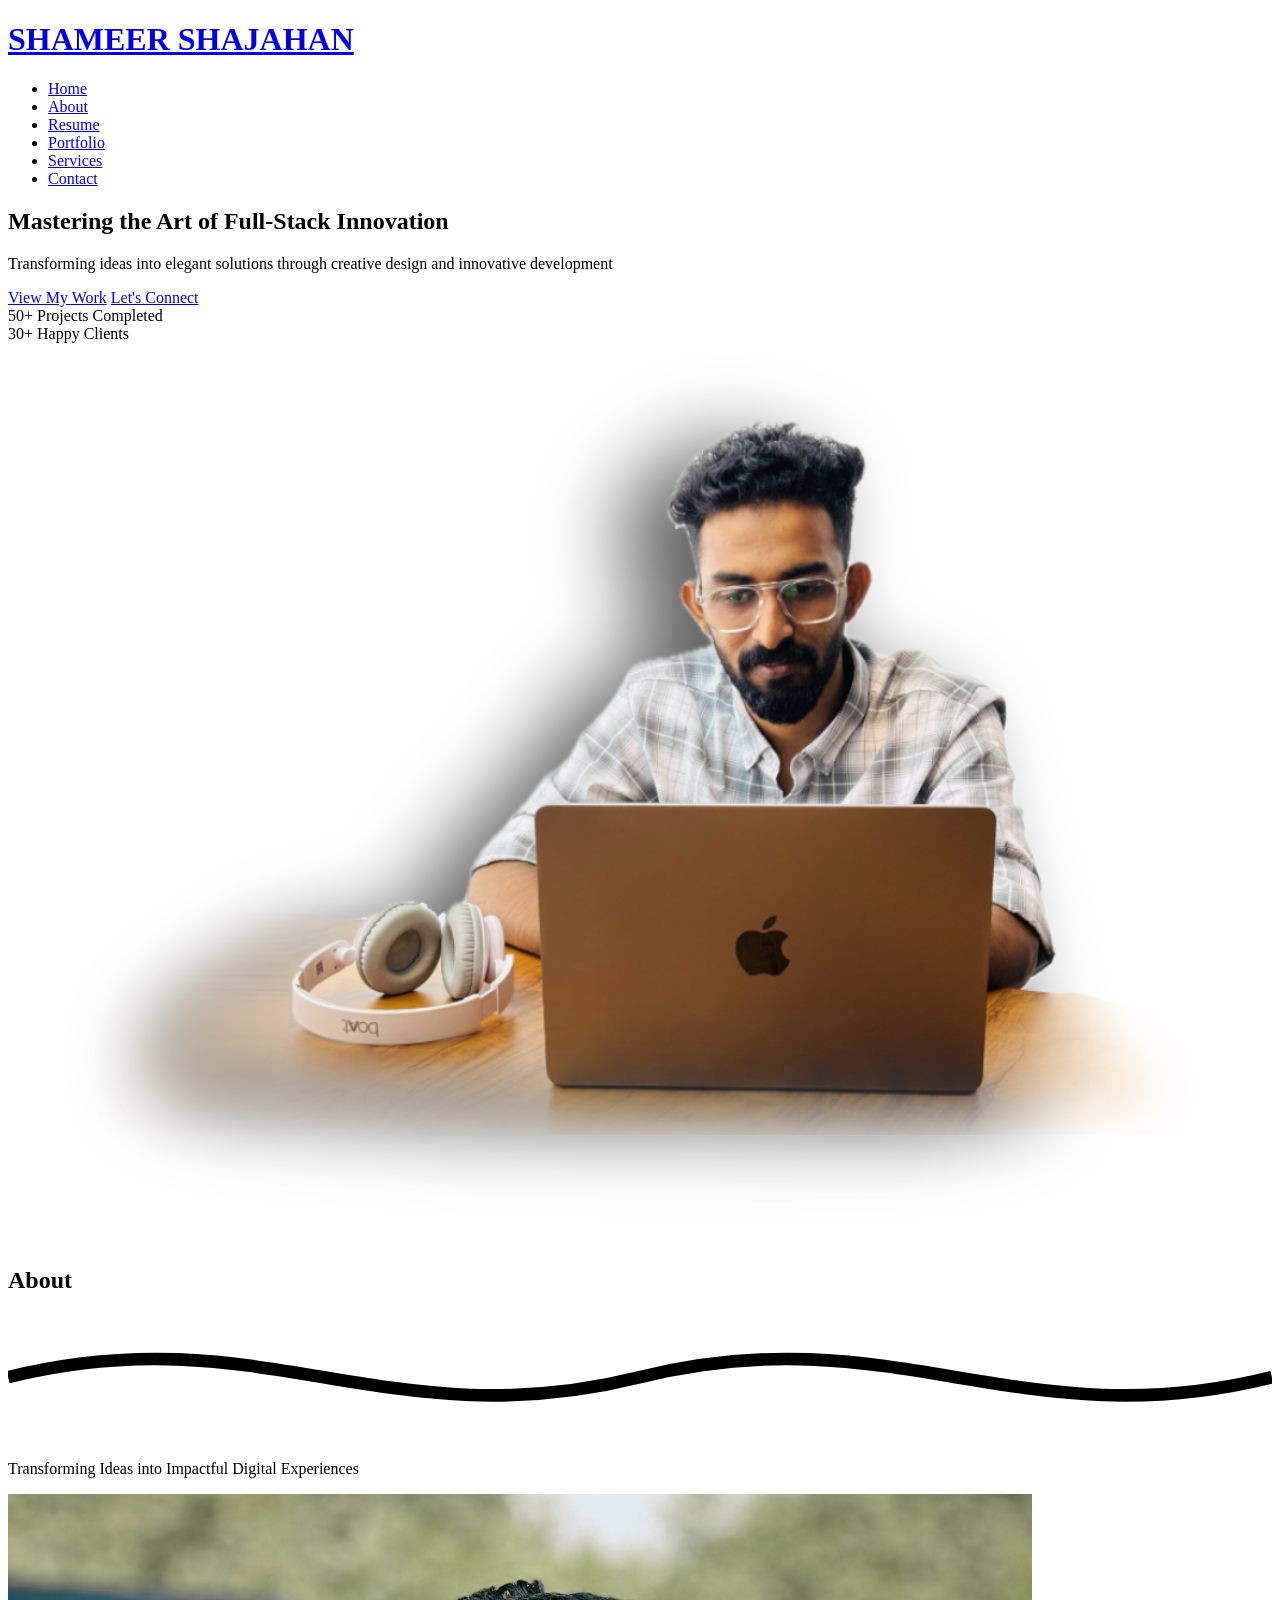
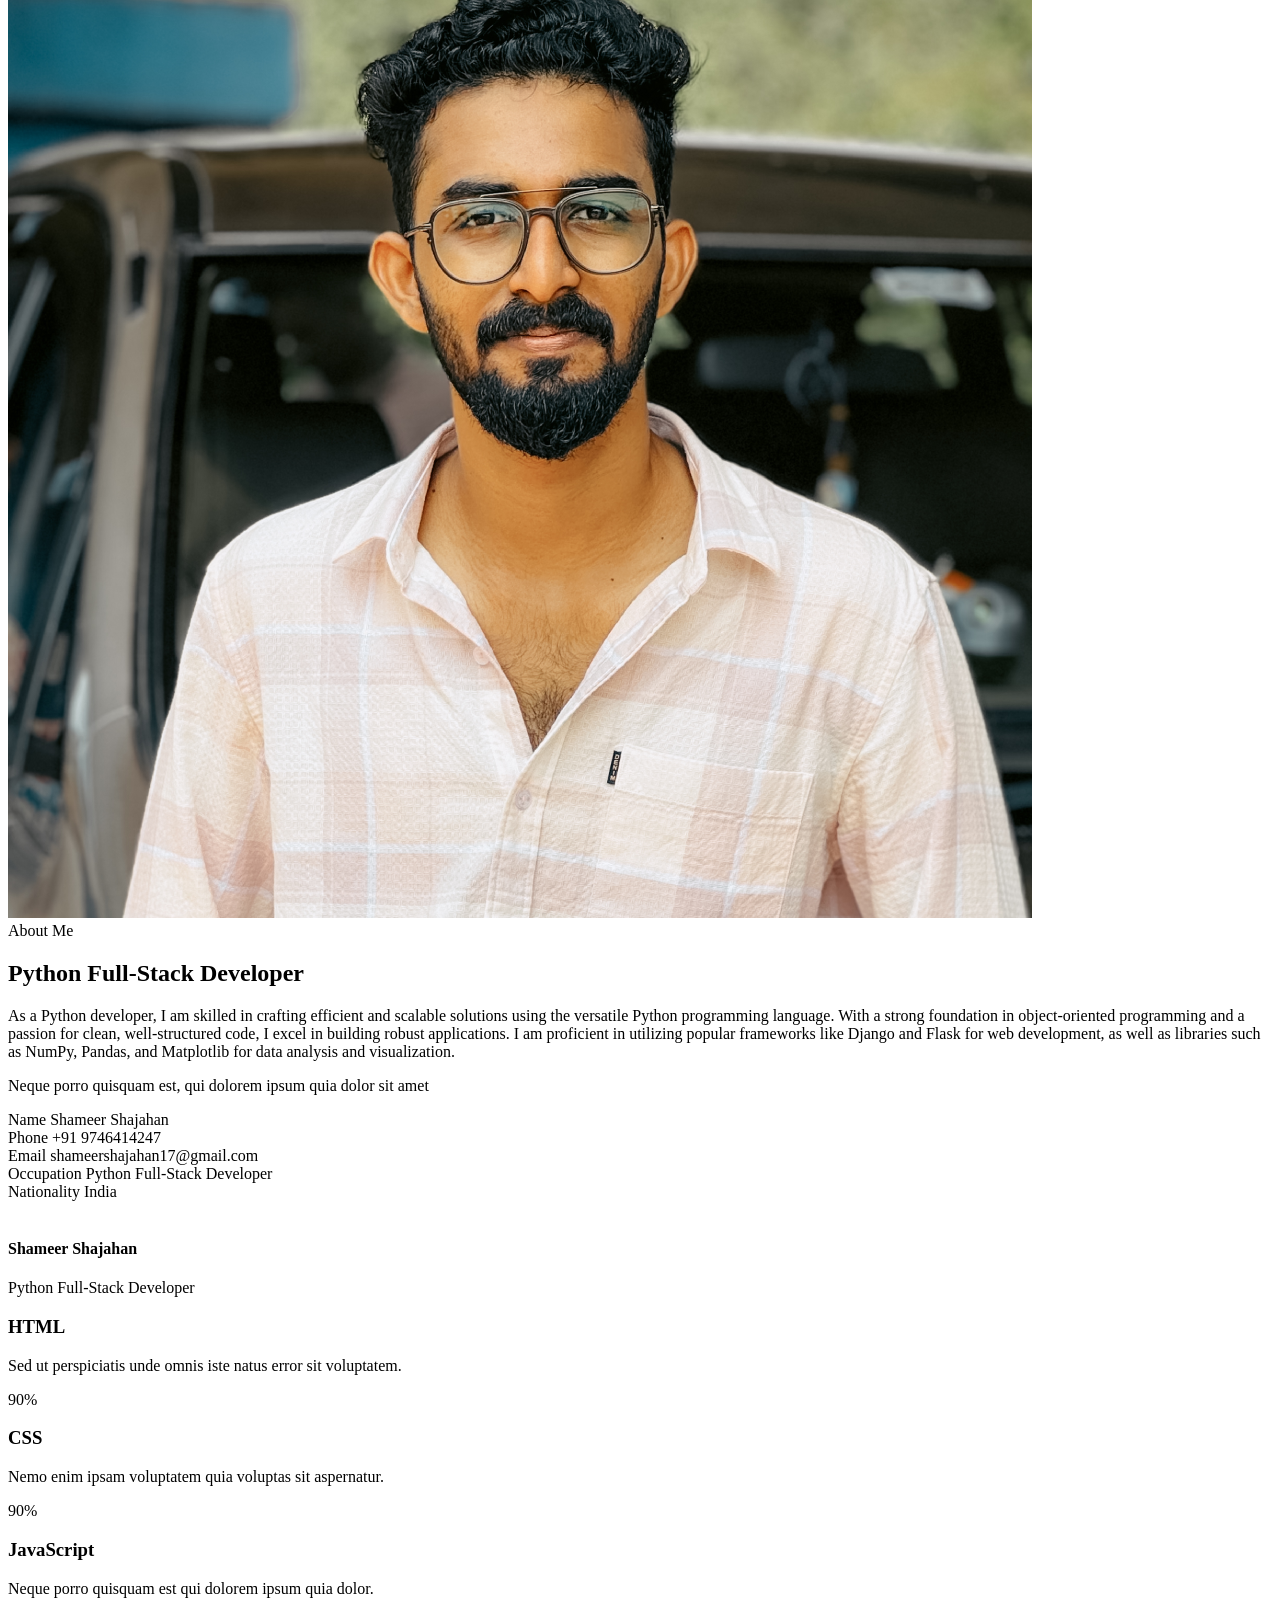
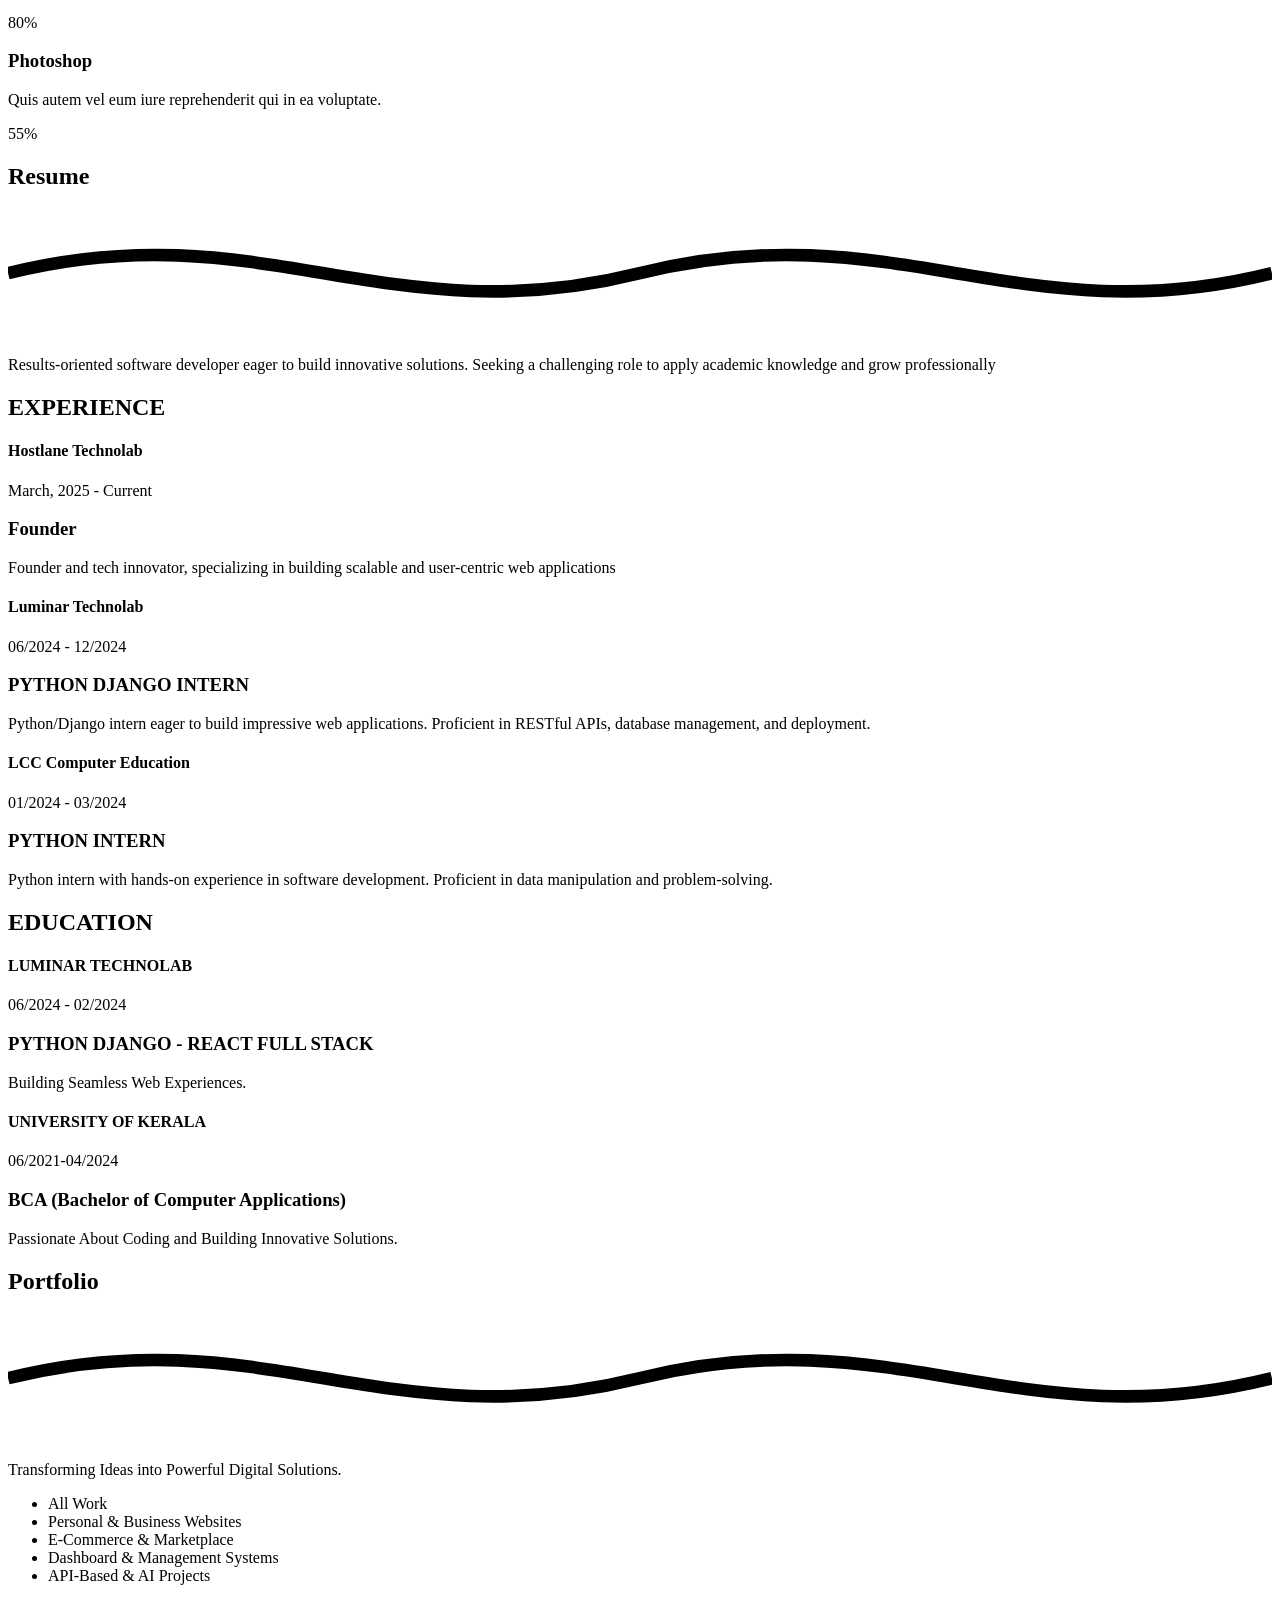
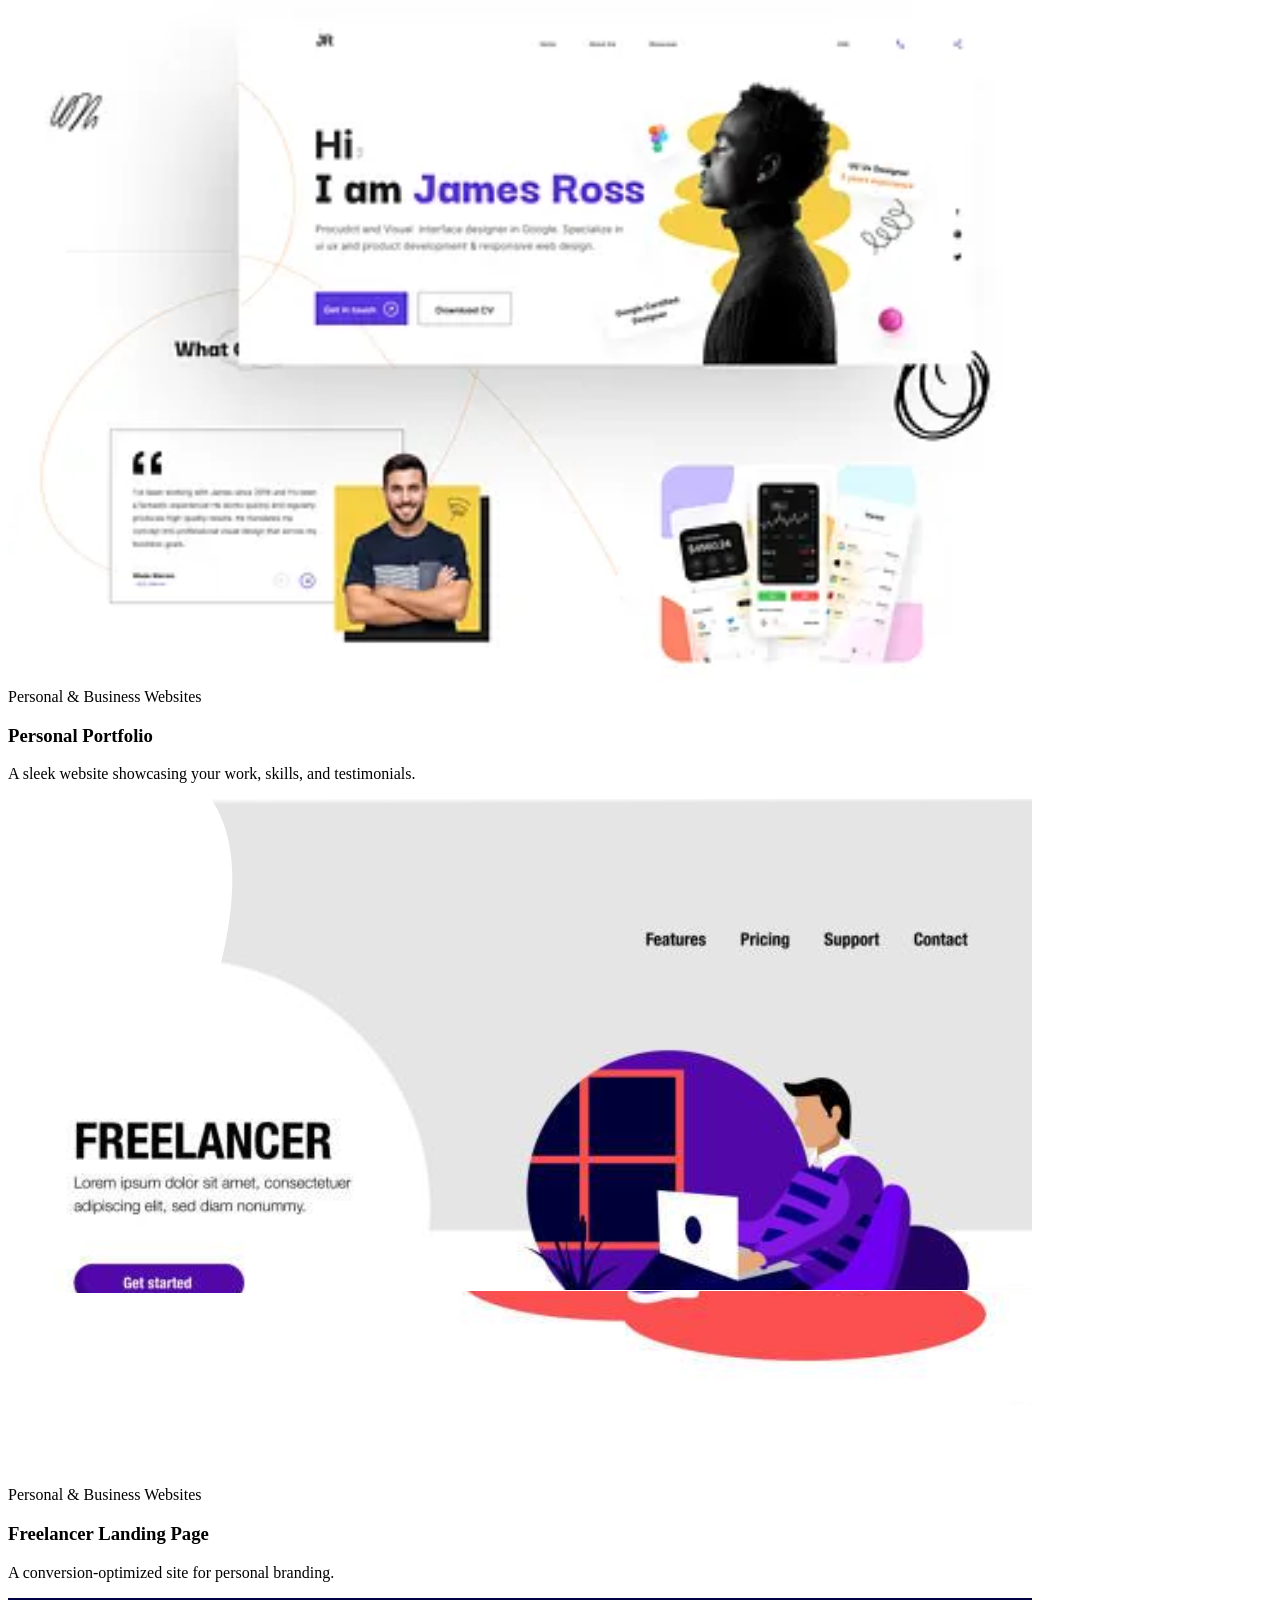
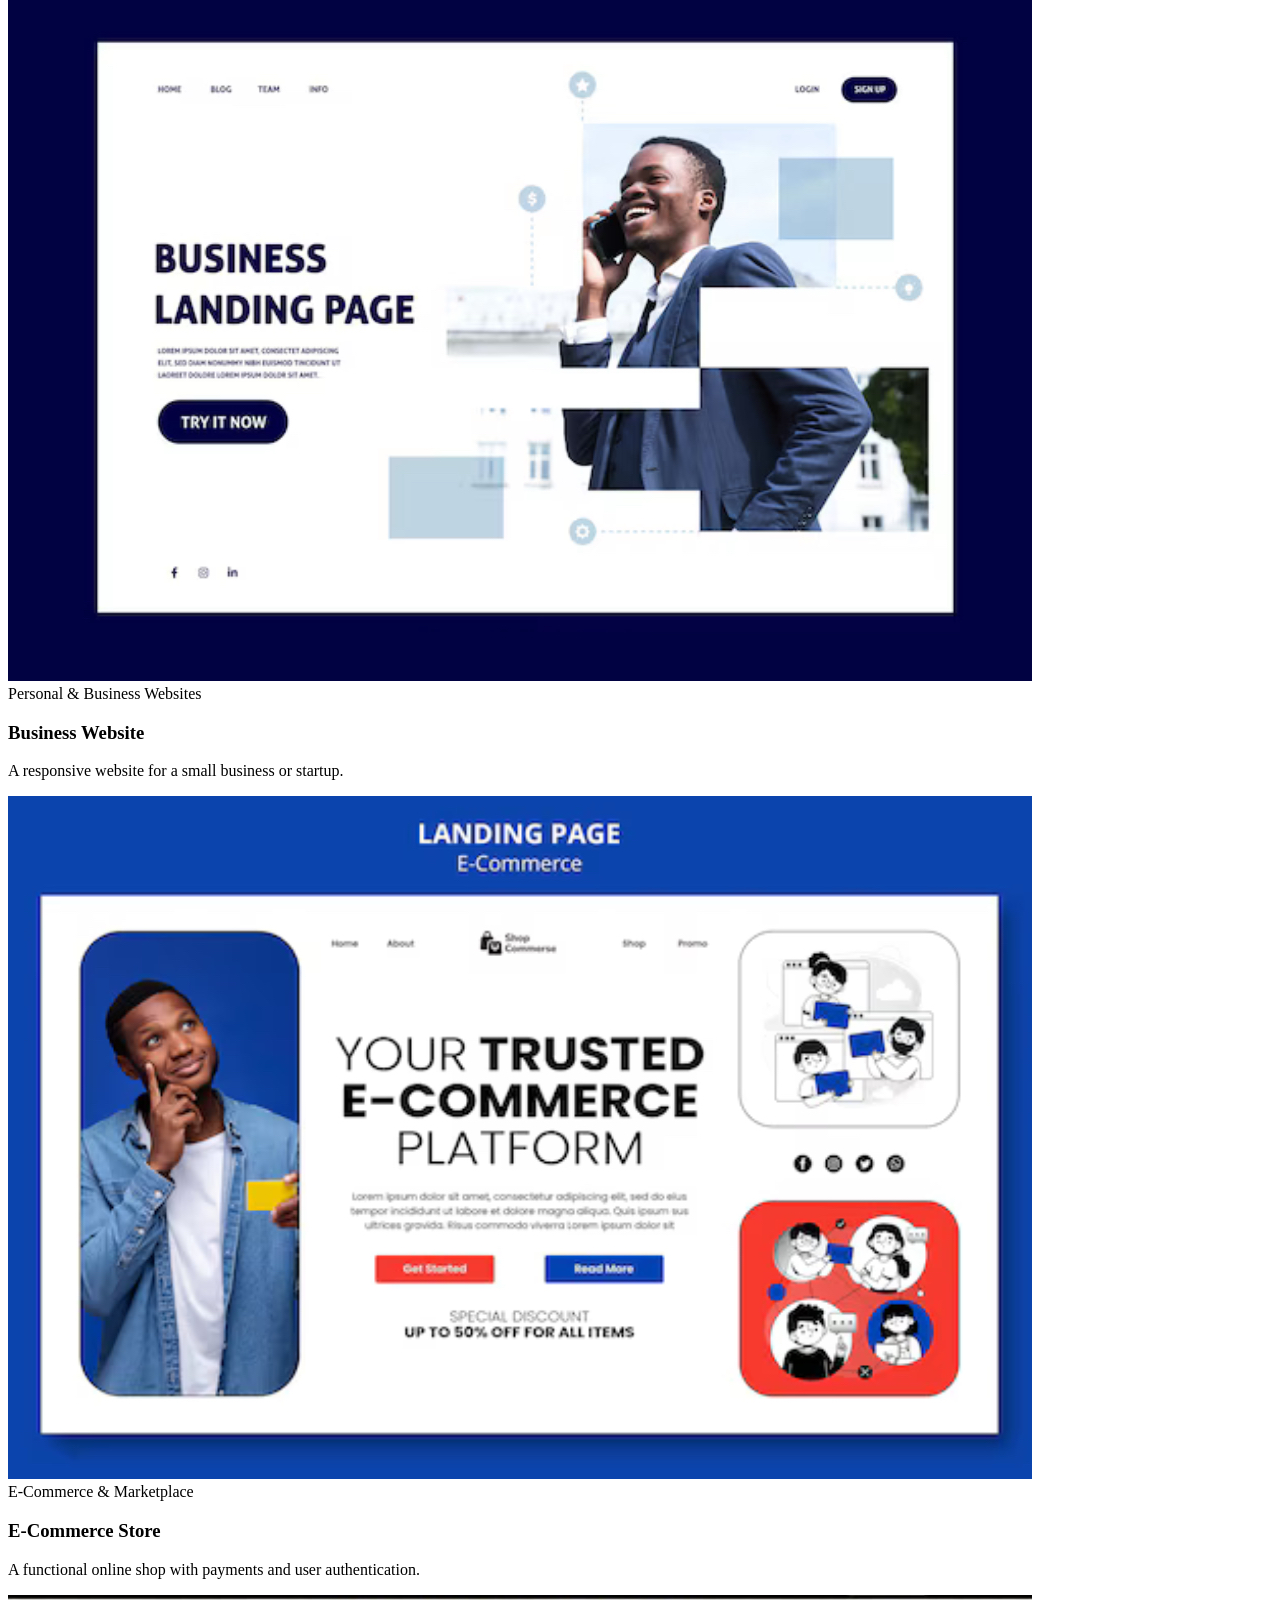
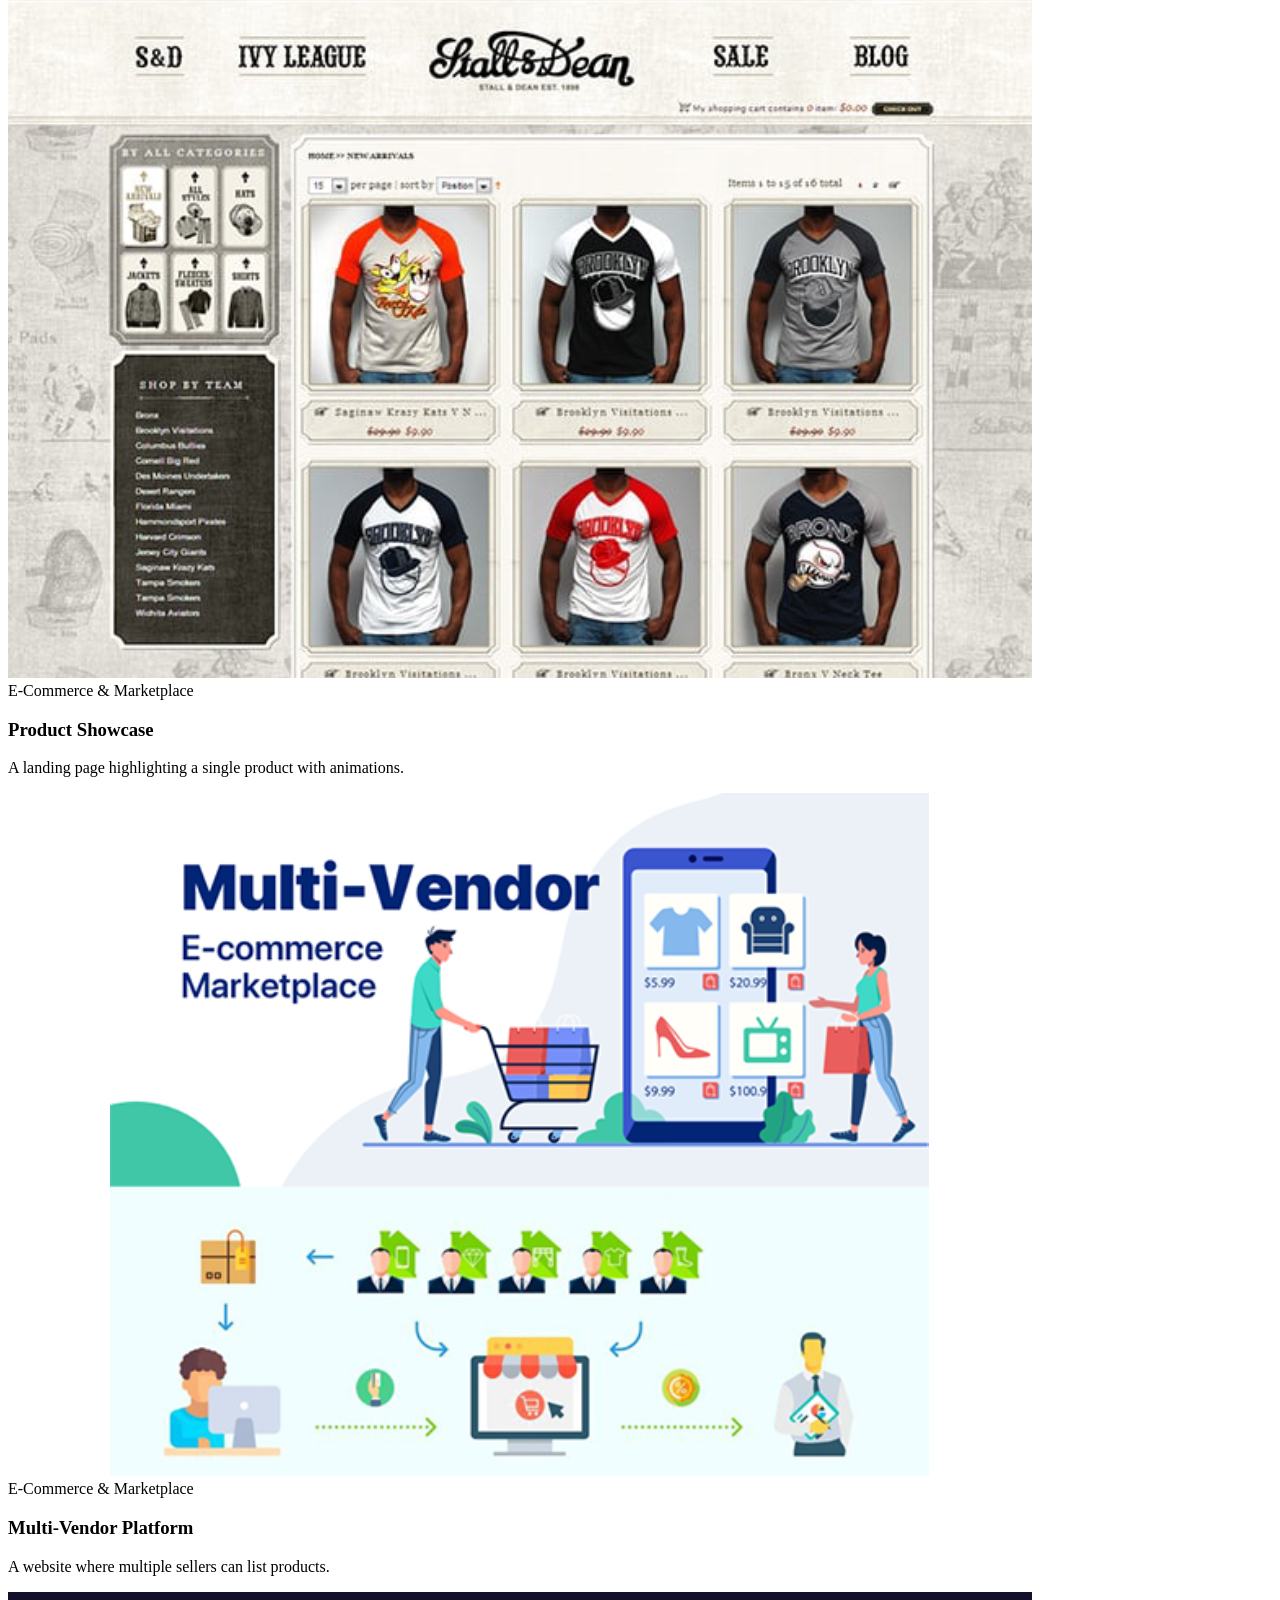
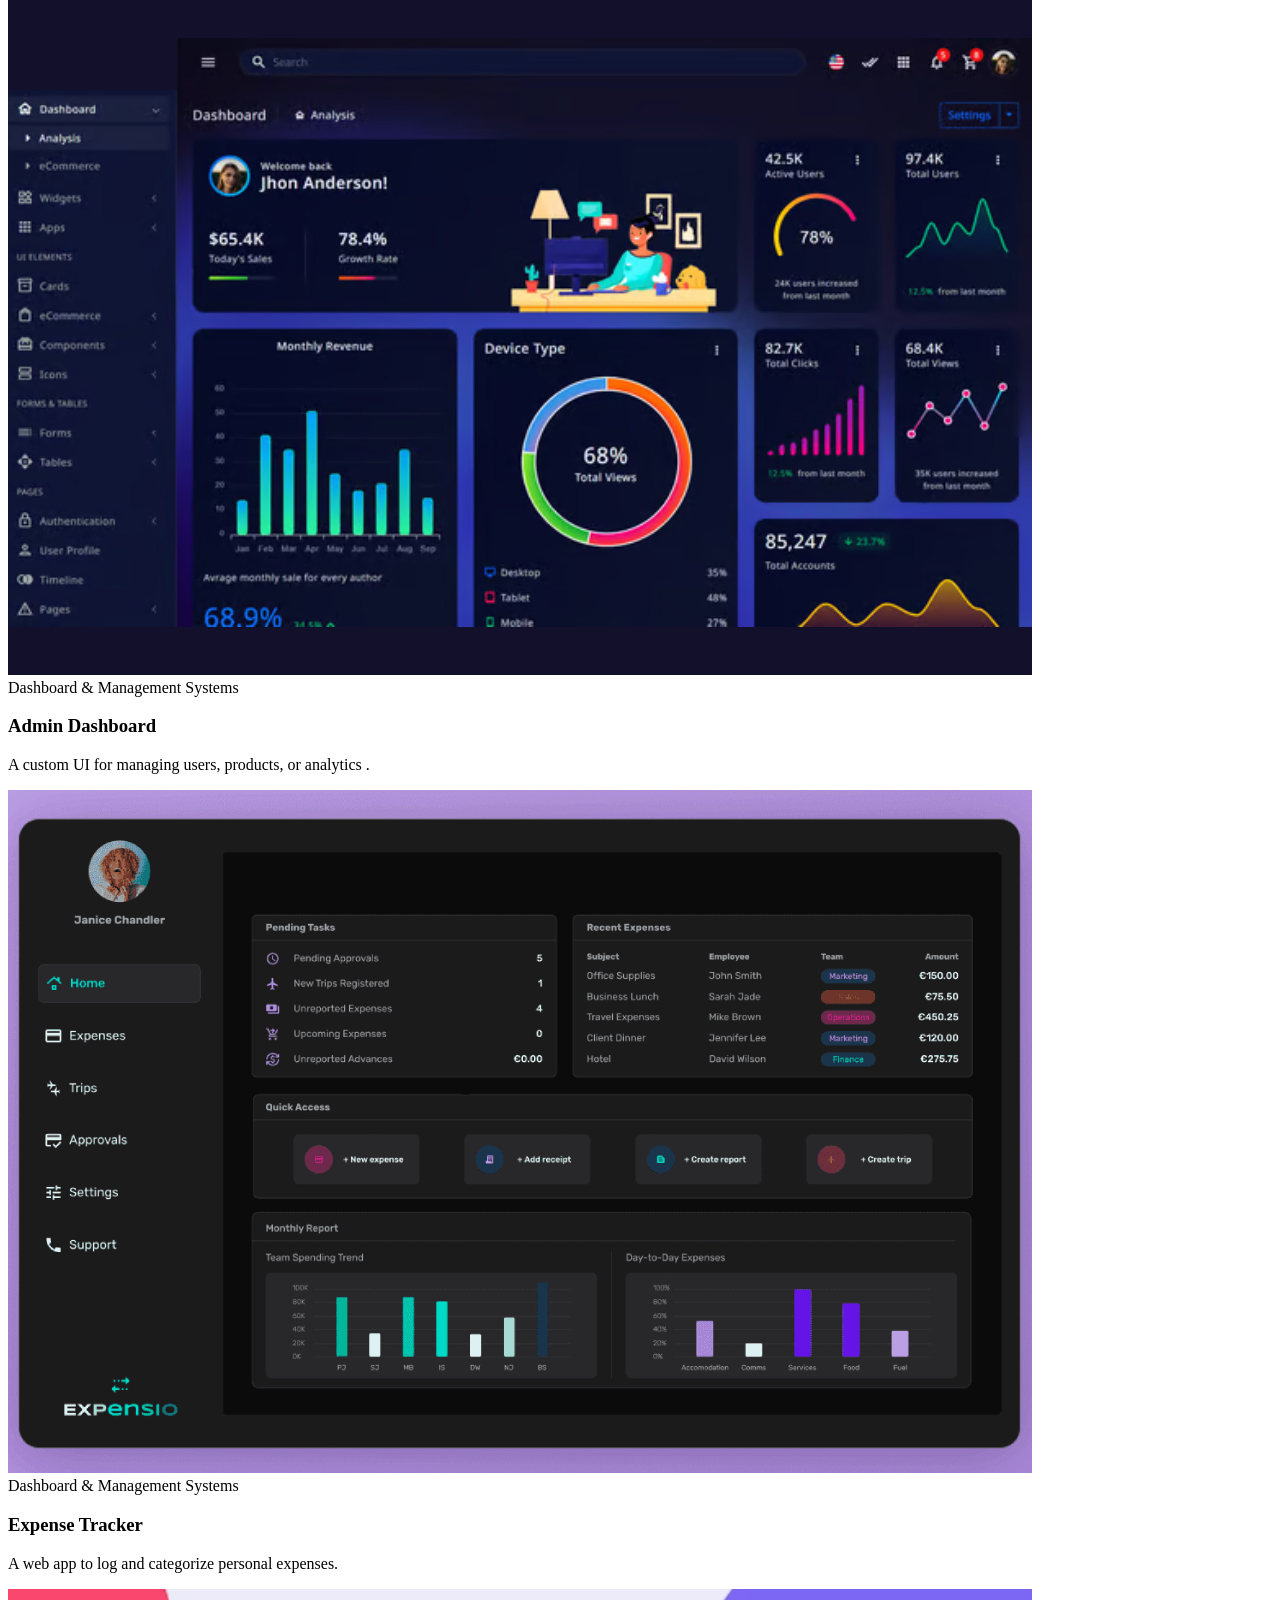
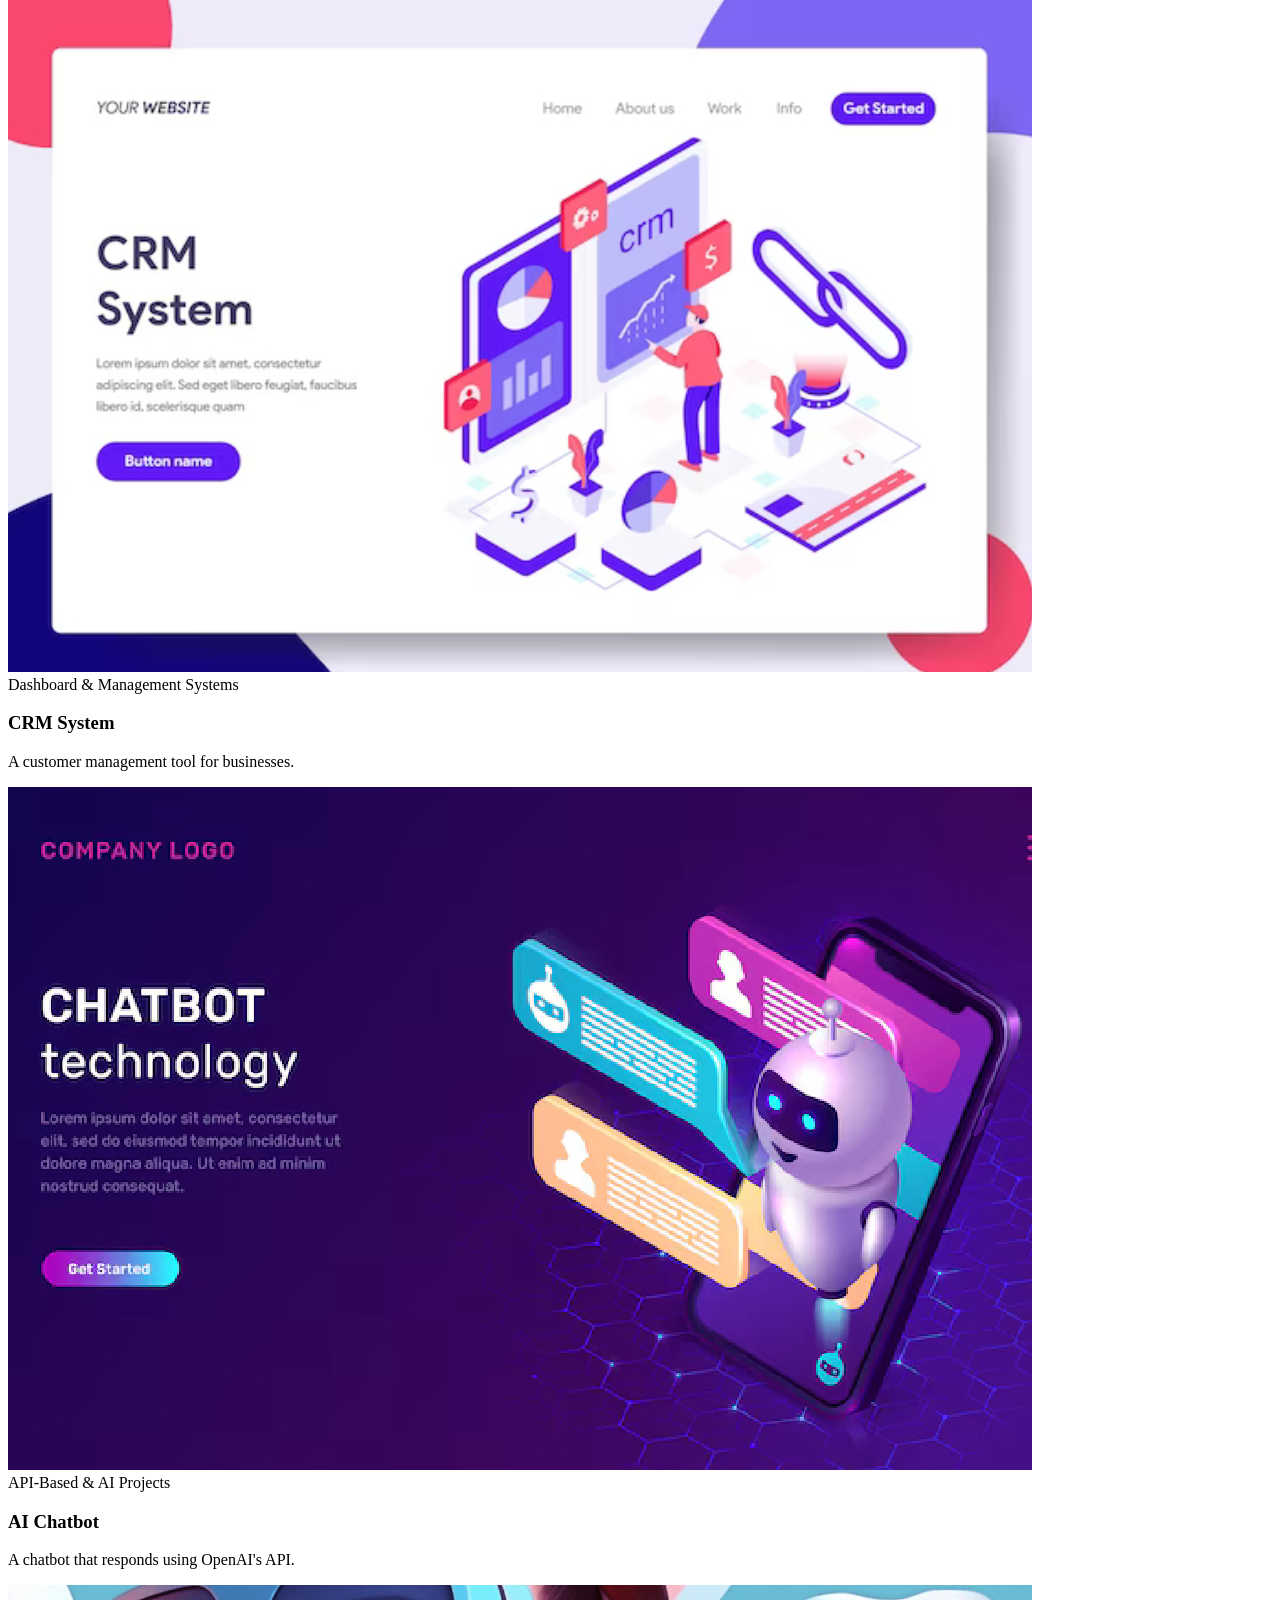
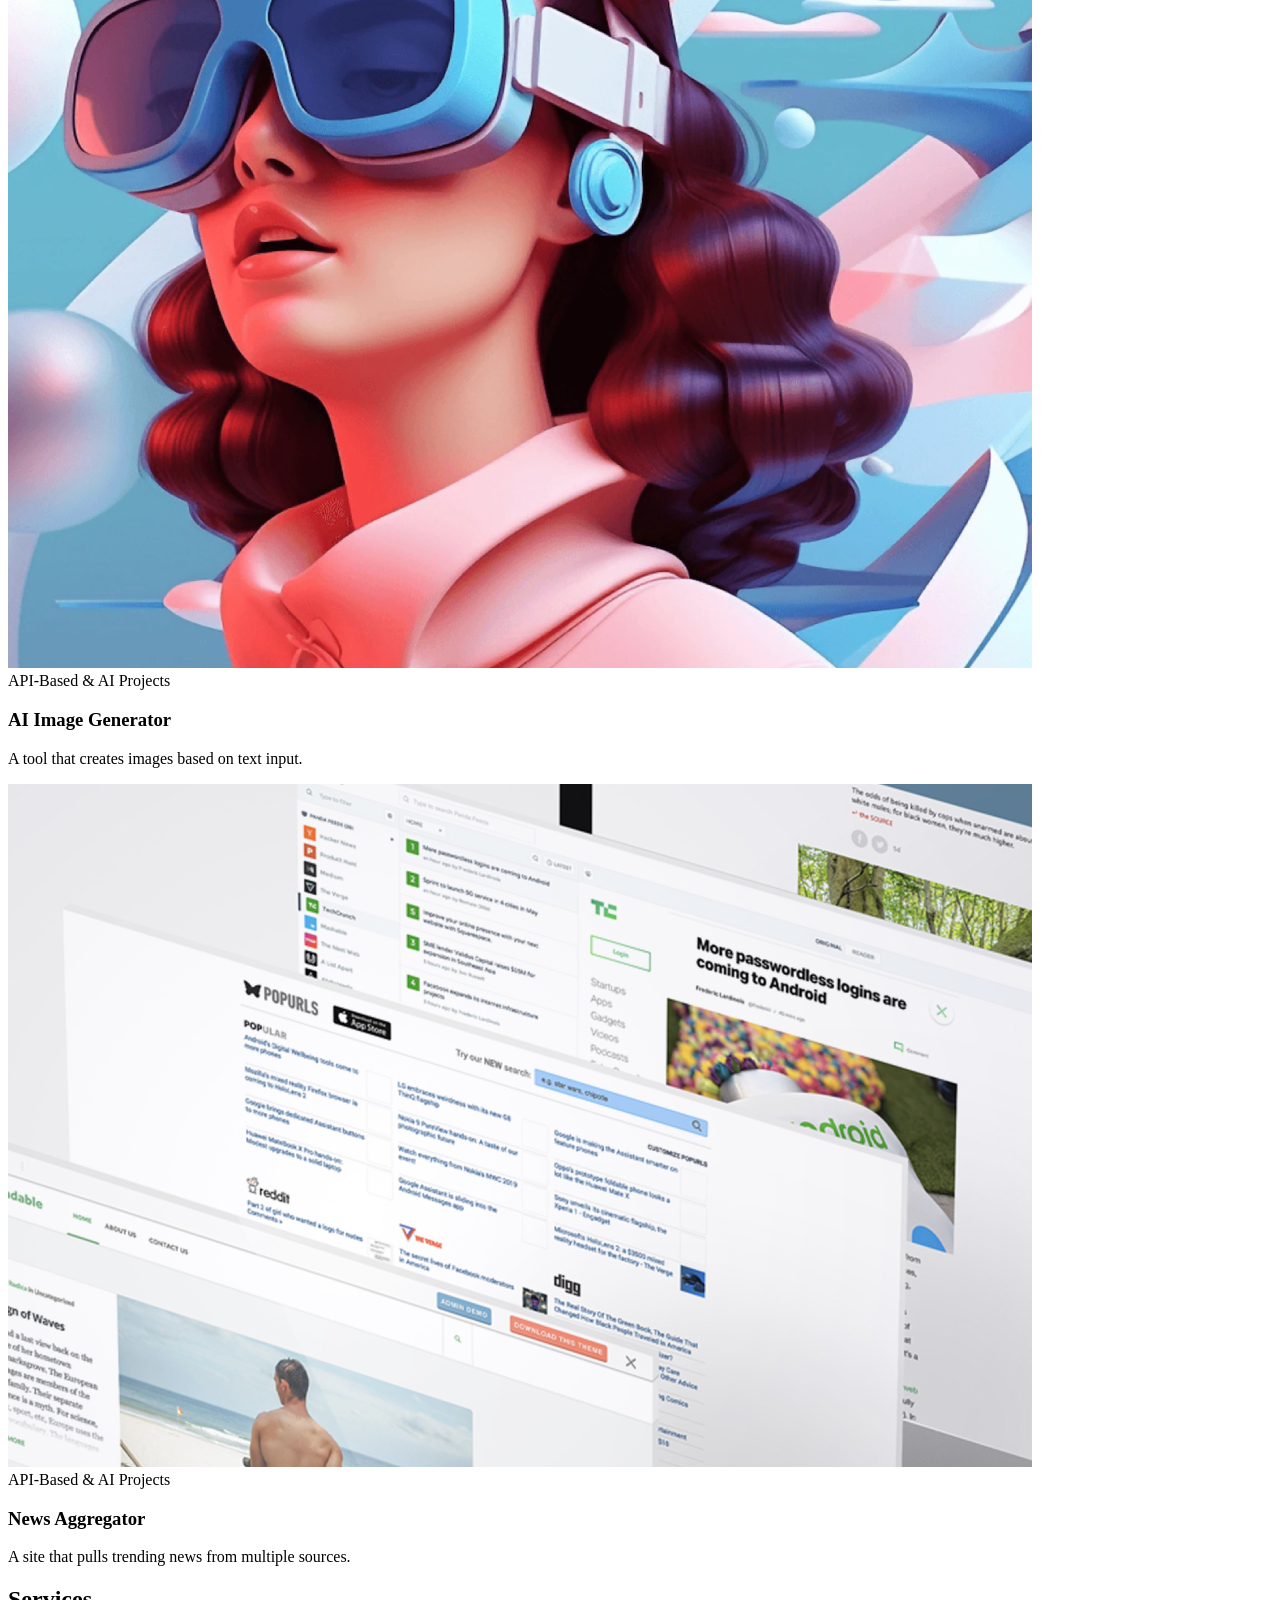
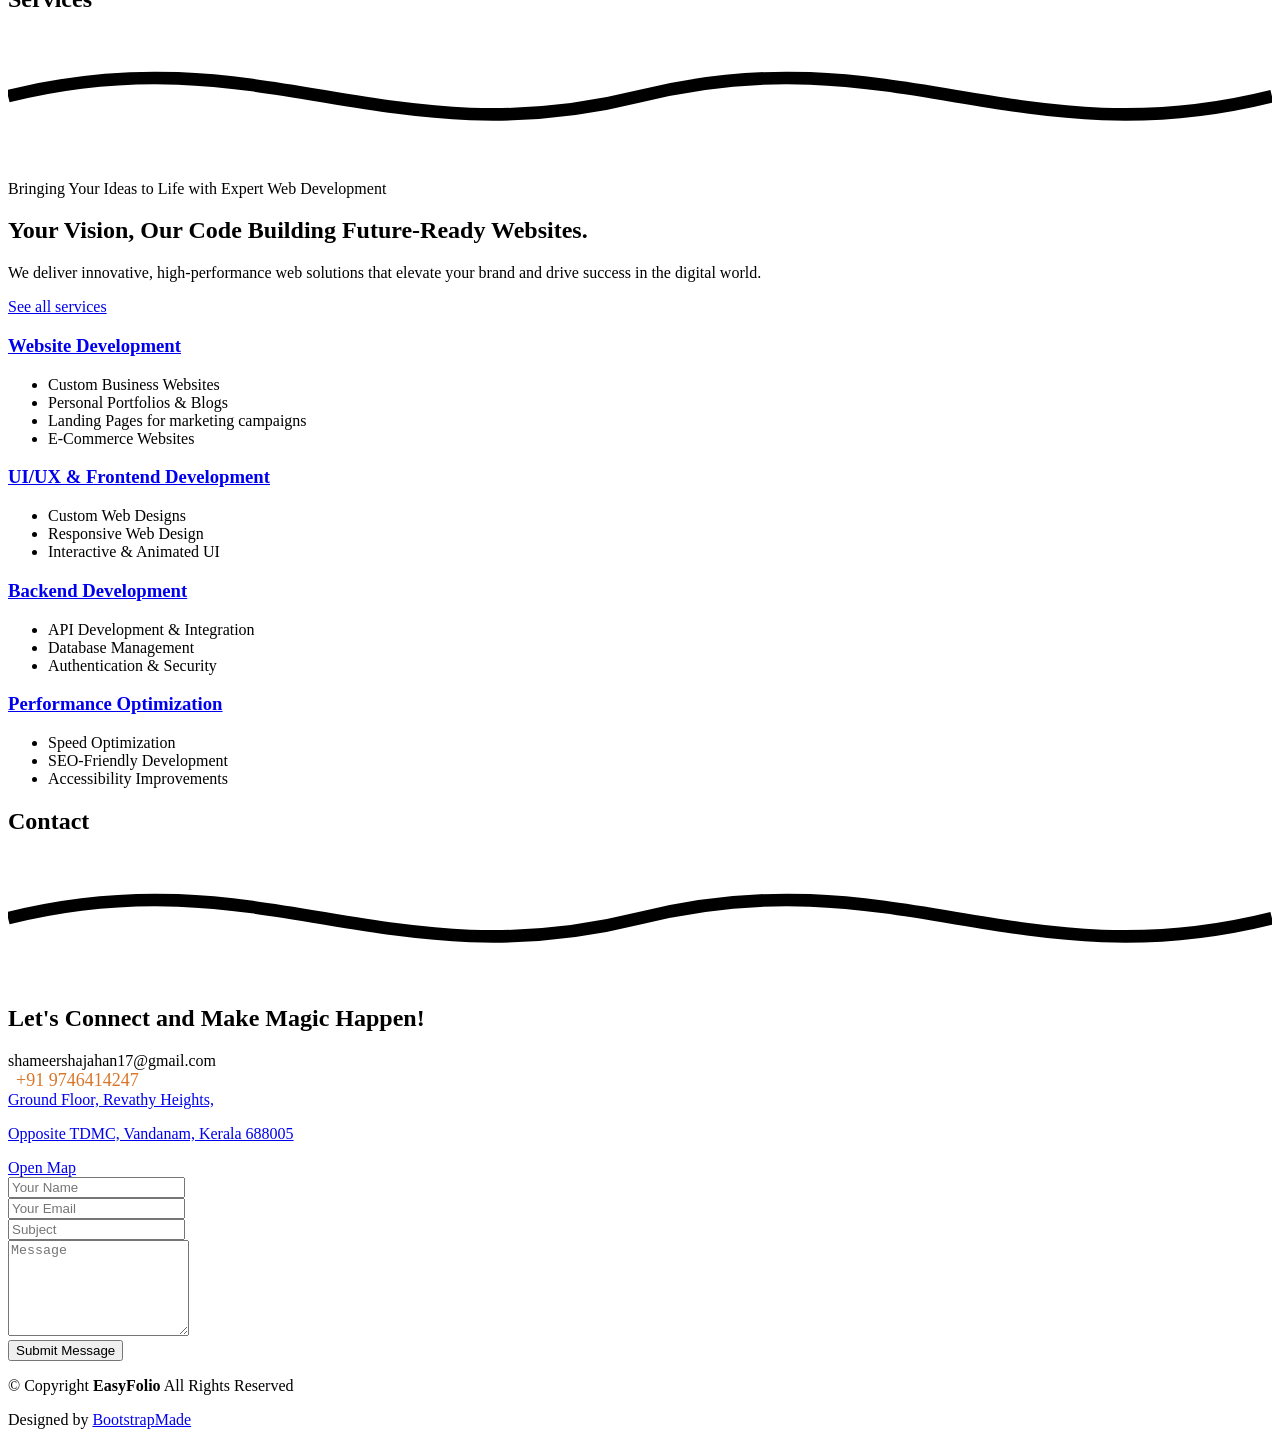
==== commit 27f53a2e: "update contact" ====
--- a/index.html
+++ b/index.html
@@ -1119,7 +1119,7 @@
             <div class="contact-form card" data-aos="fade-up" data-aos-delay="300">
               <div class="card-body p-4 p-lg-5">
 
-                <form action="forms/contact.php" method="post" class="php-email-form">
+                <form action="https://formspree.io/f/xeoeyppq" method="post" >
                   <div class="row gy-4">
 
                     <div class="col-12">
@@ -1140,9 +1140,9 @@
                     </div>
 
                     <div class="col-12 text-center">
-                      <div class="loading">Loading</div>
+                      <!-- <div class="loading">Loading</div>
                       <div class="error-message"></div>
-                      <div class="sent-message">Your message has been sent. Thank you!</div>
+                      <div class="sent-message">Your message has been sent. Thank you!</div> -->
 
                       <button type="submit" class="btn btn-submit w-100">Submit Message</button>
                     </div>
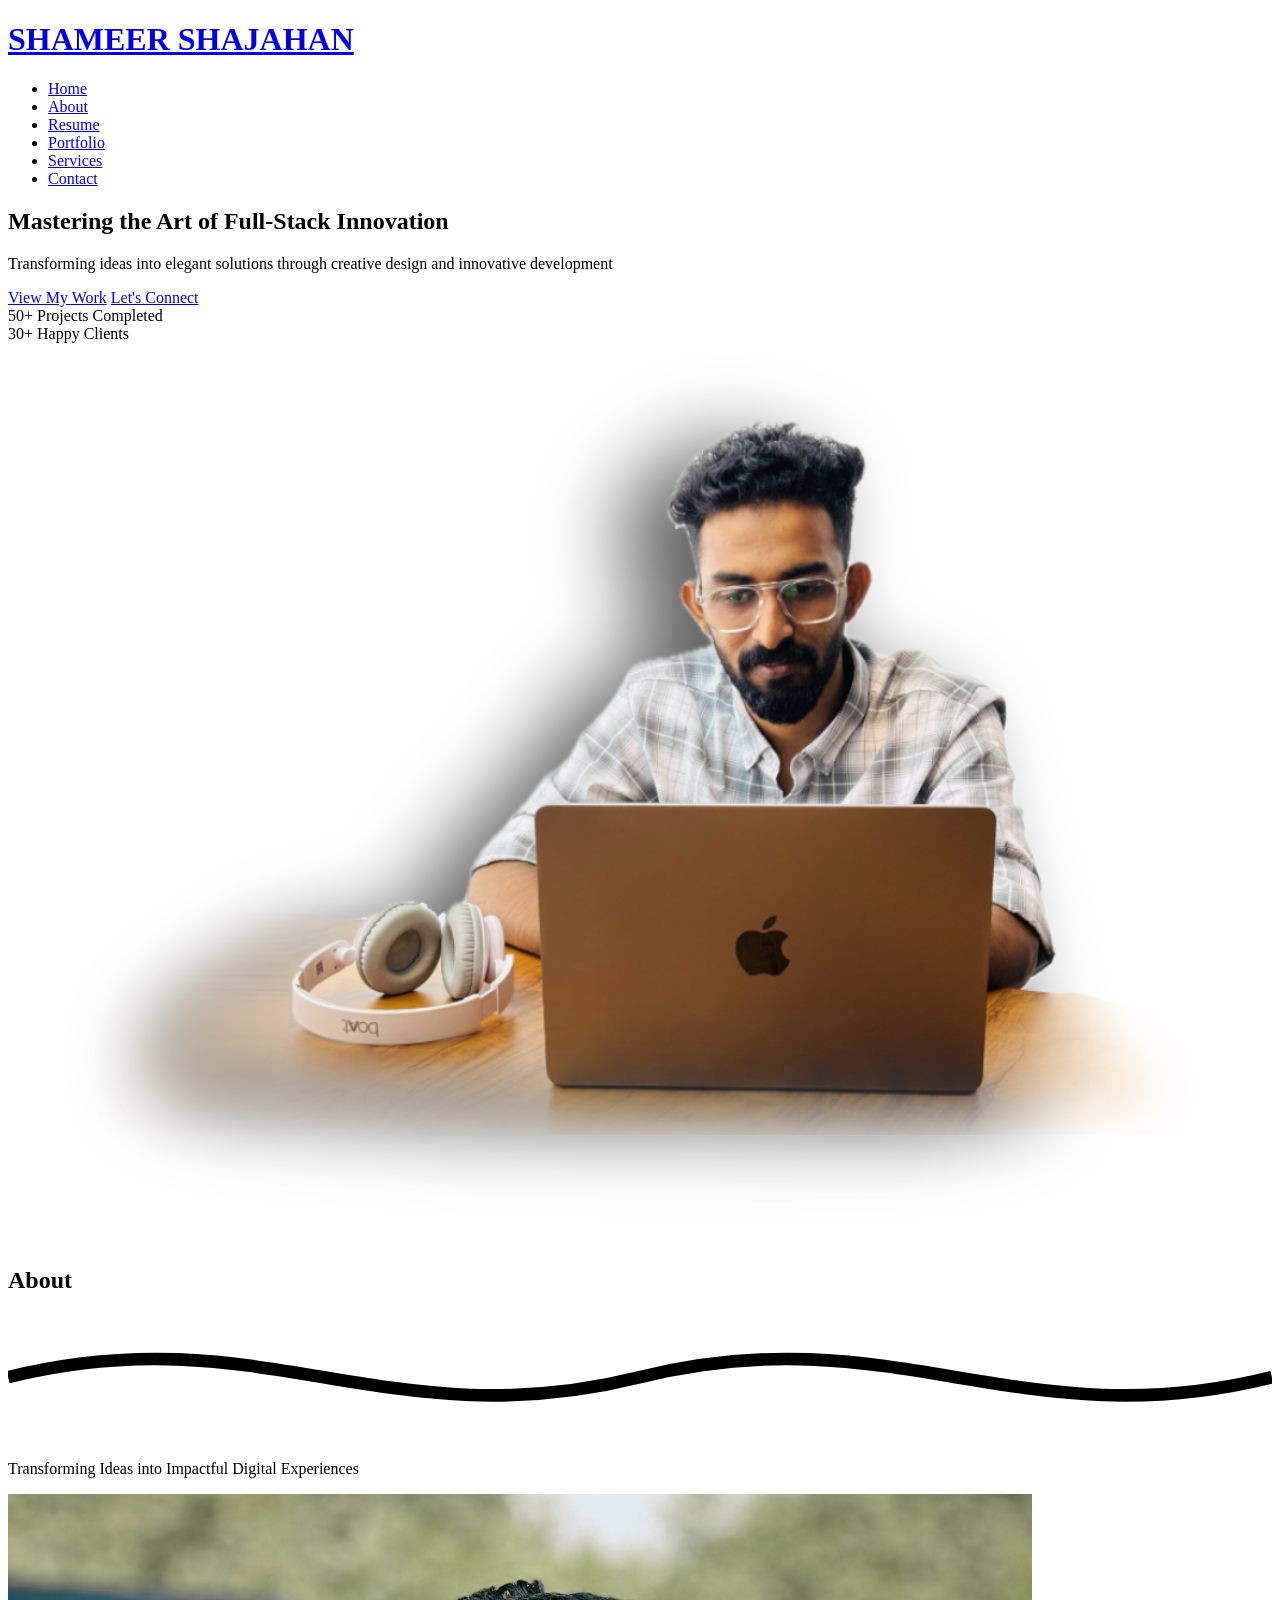
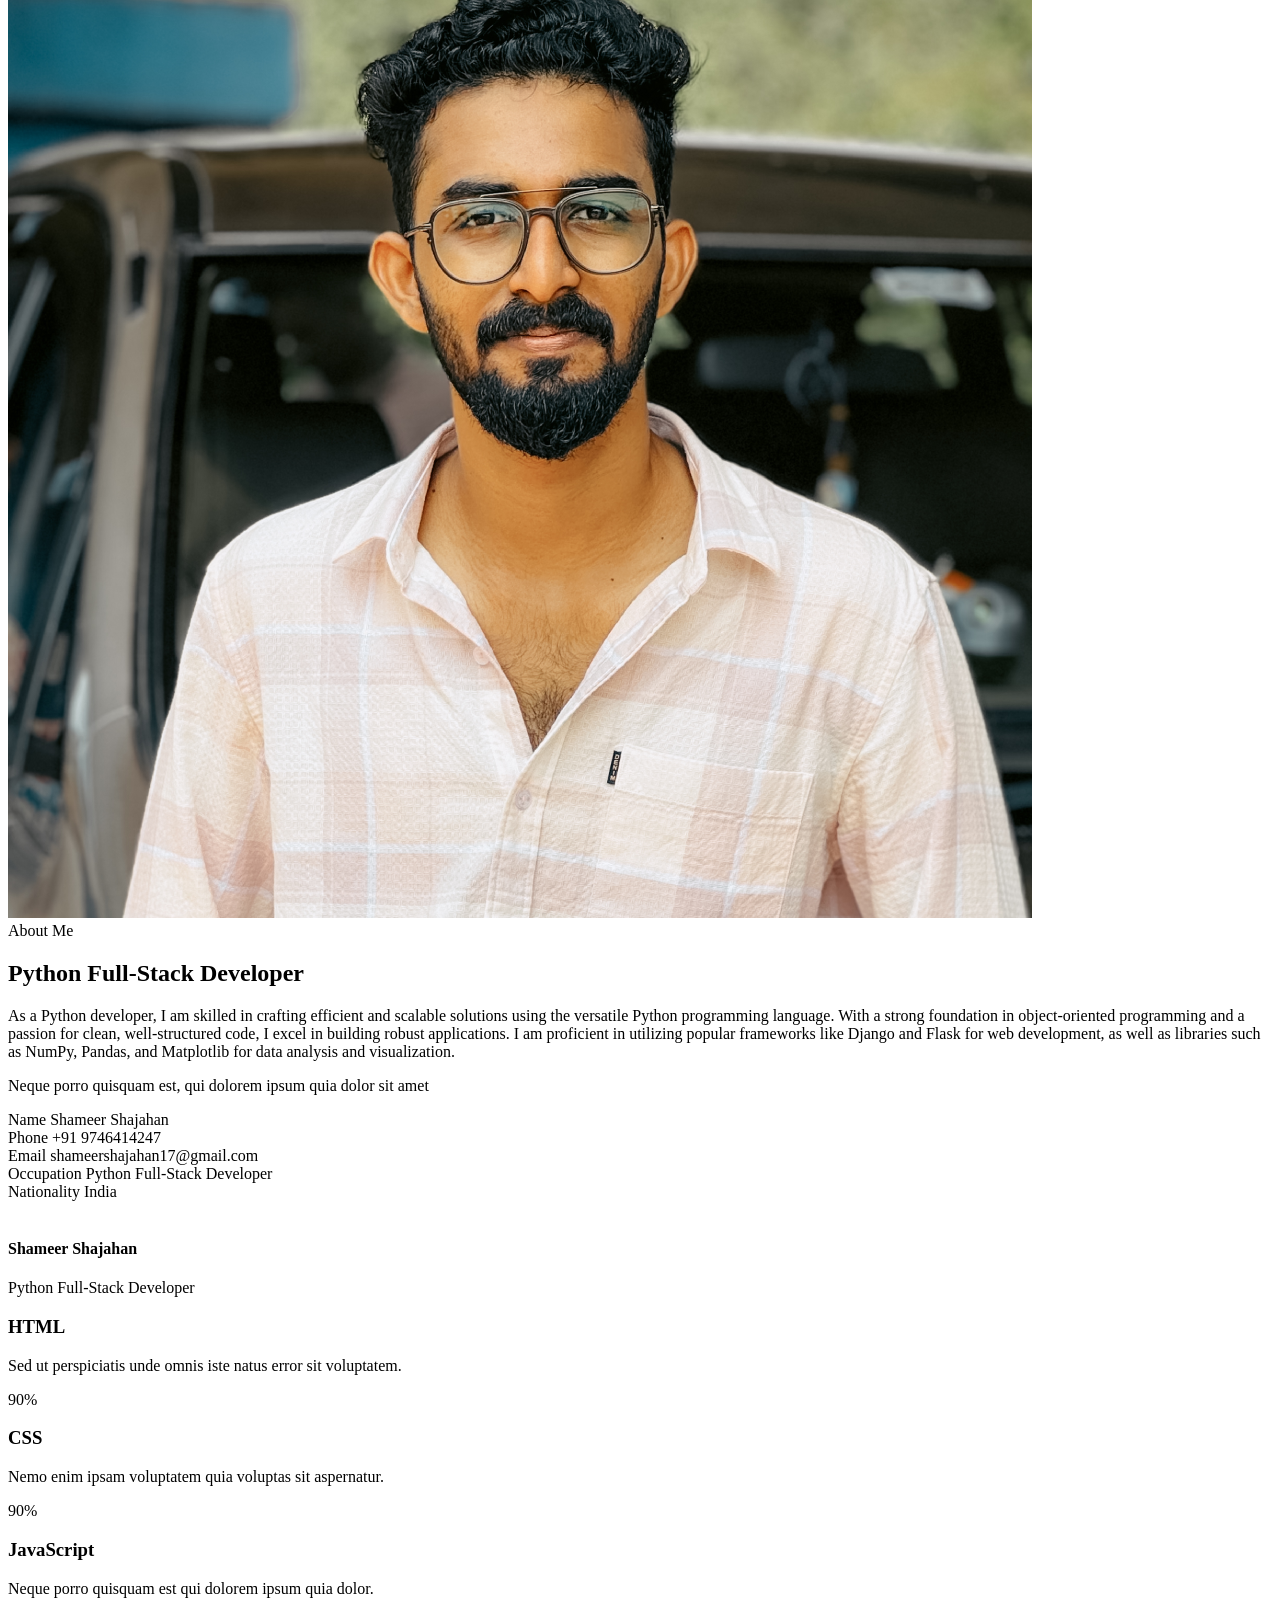
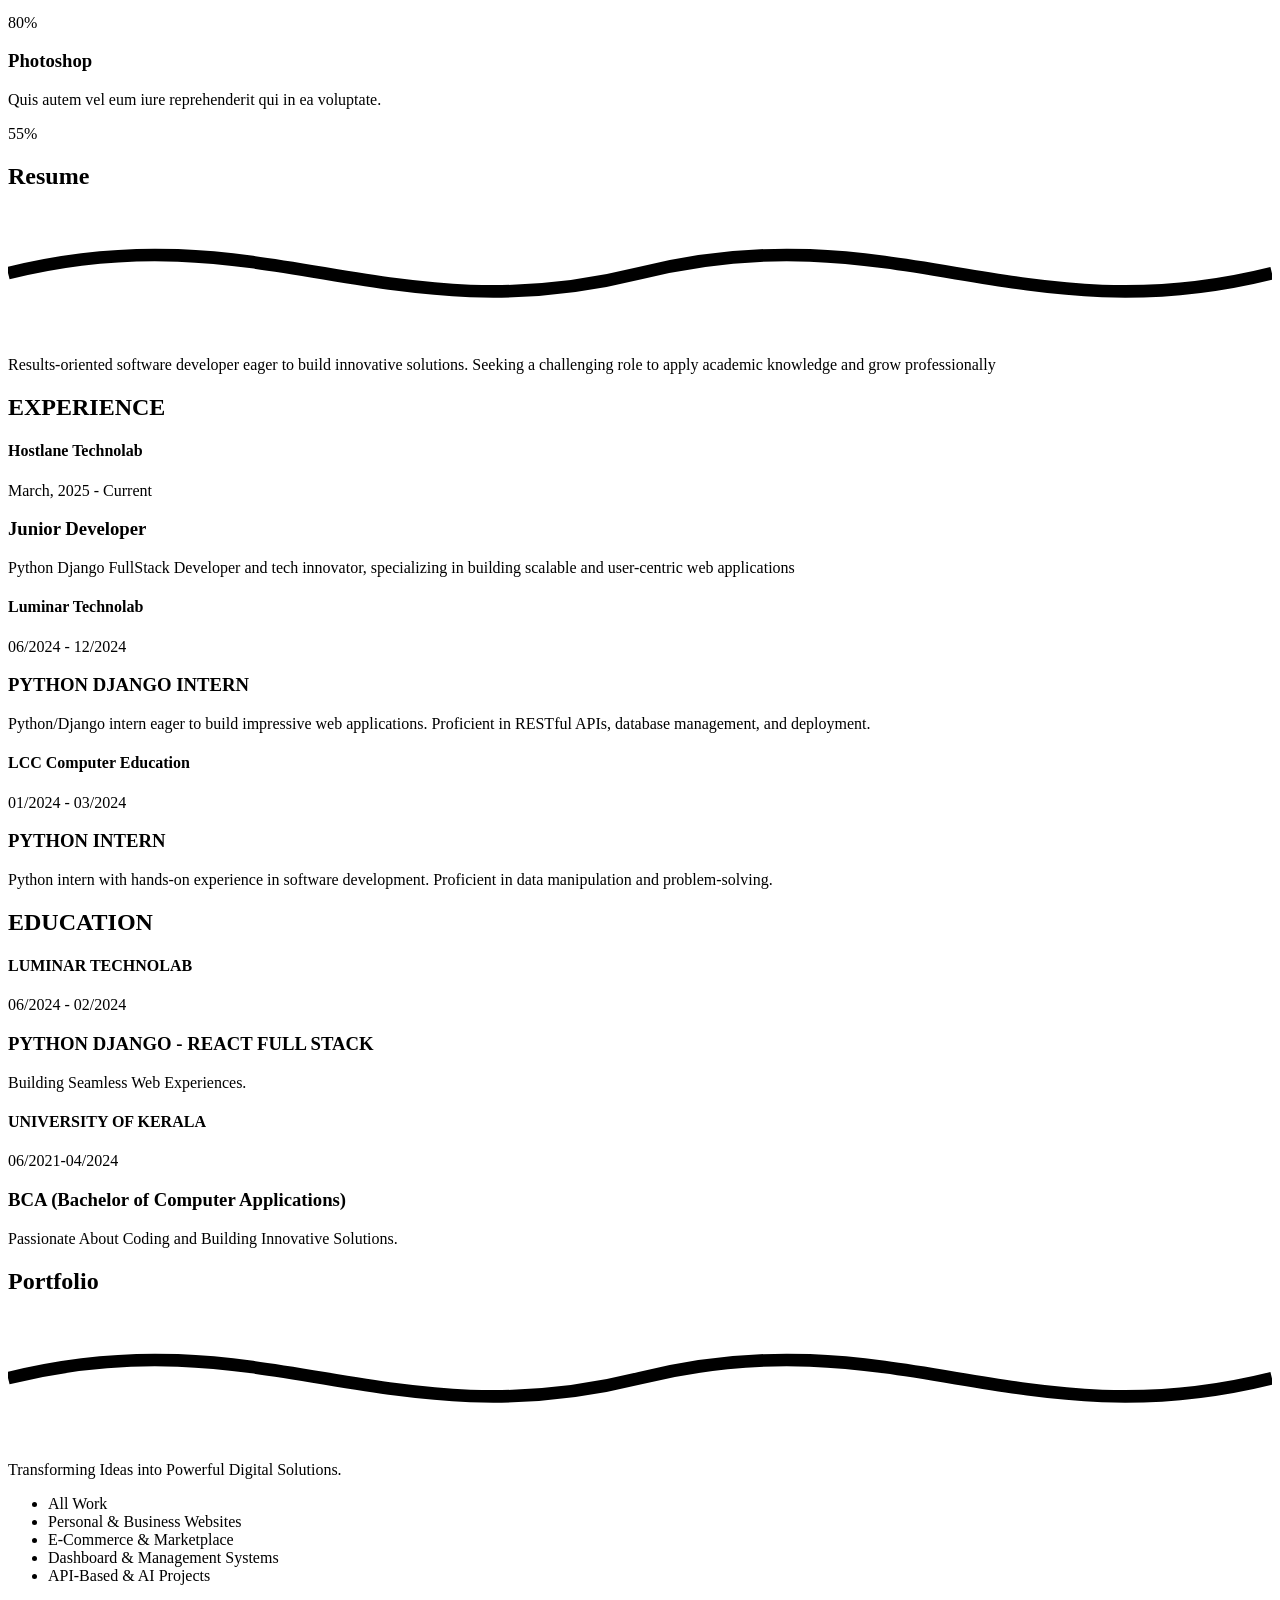
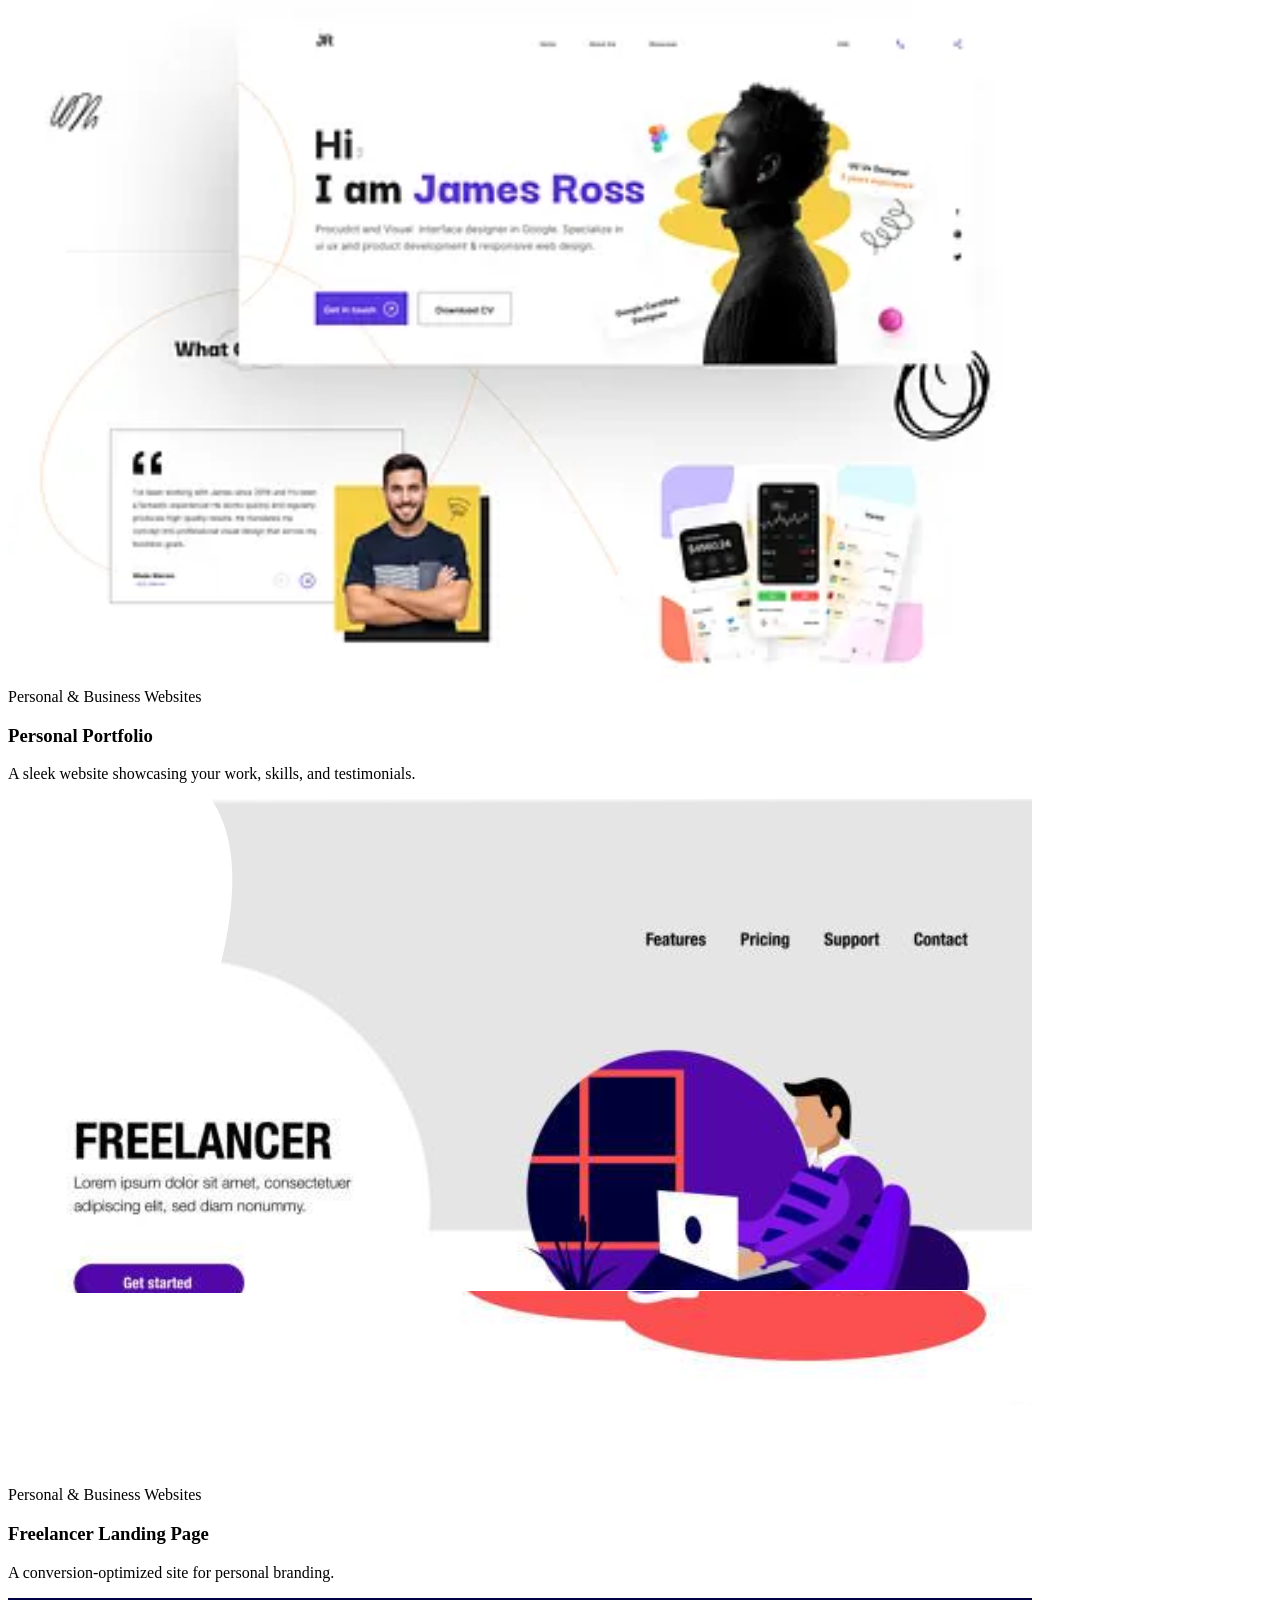
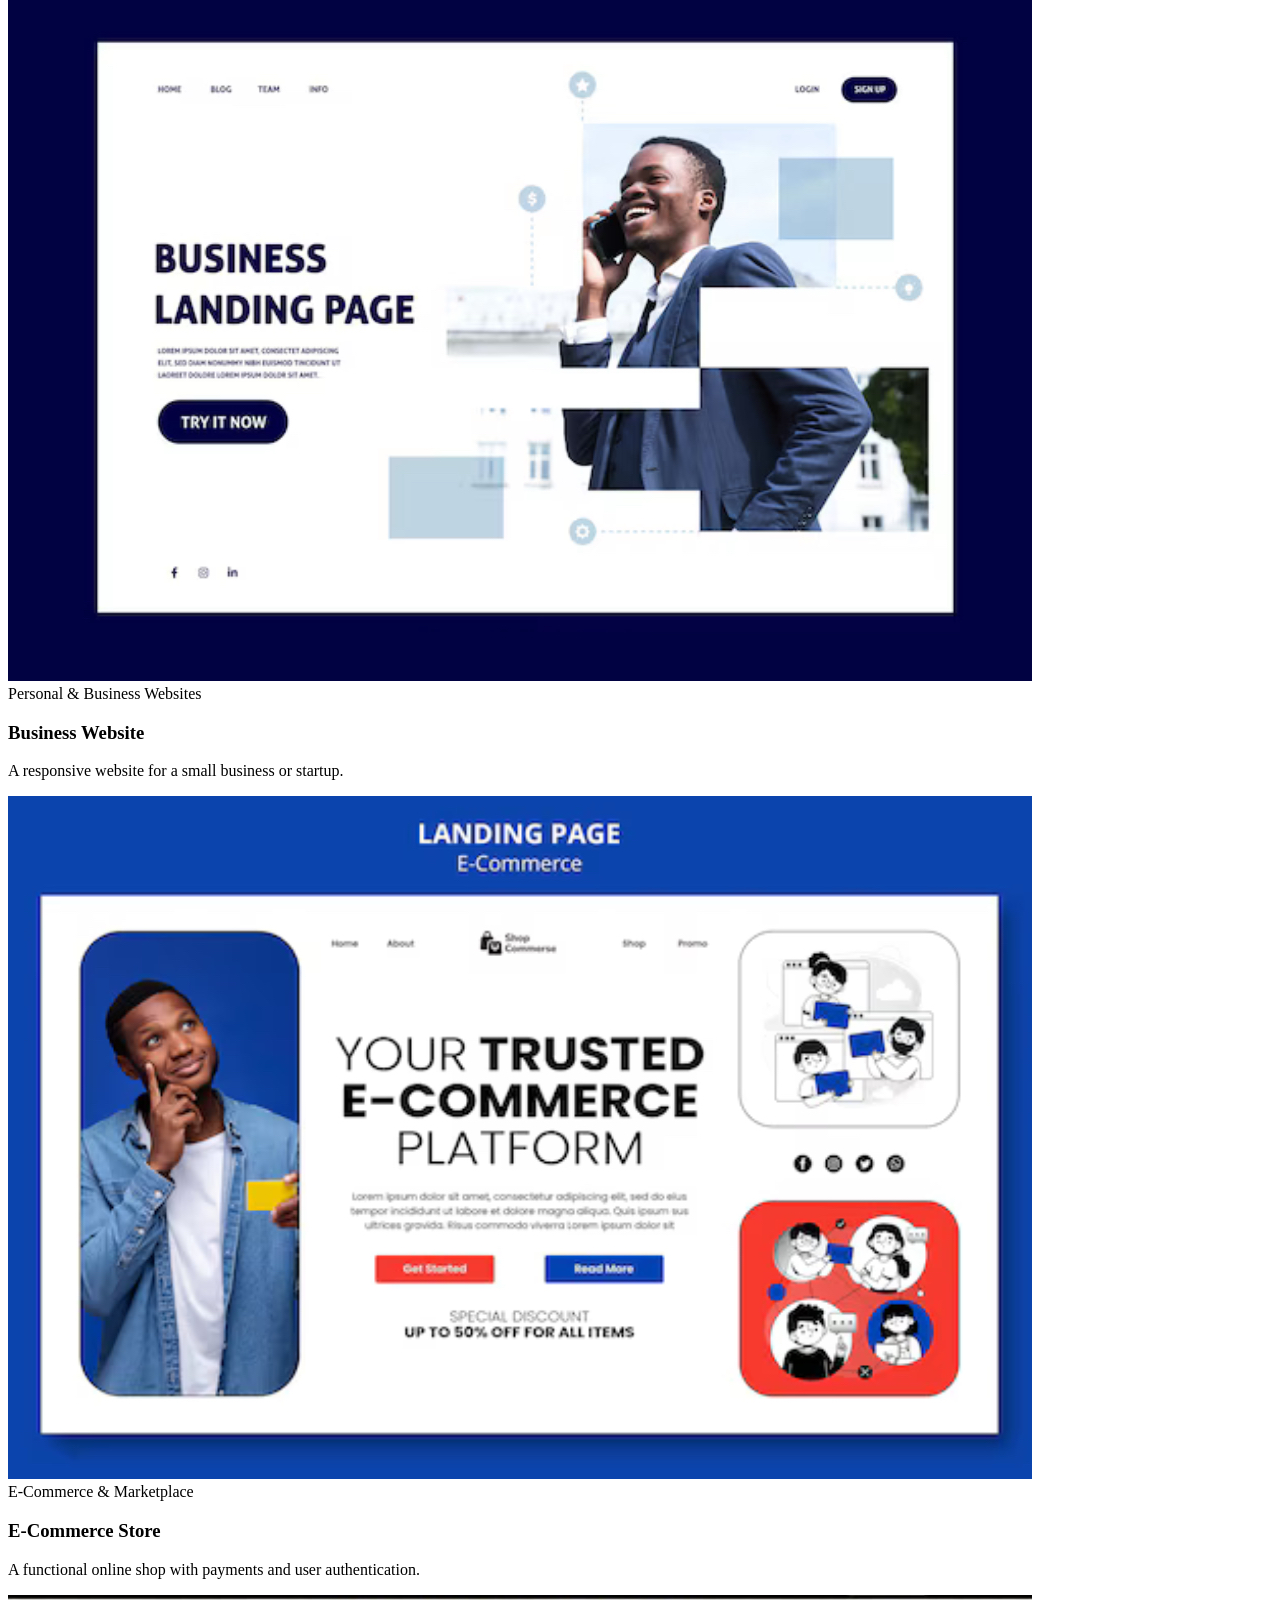
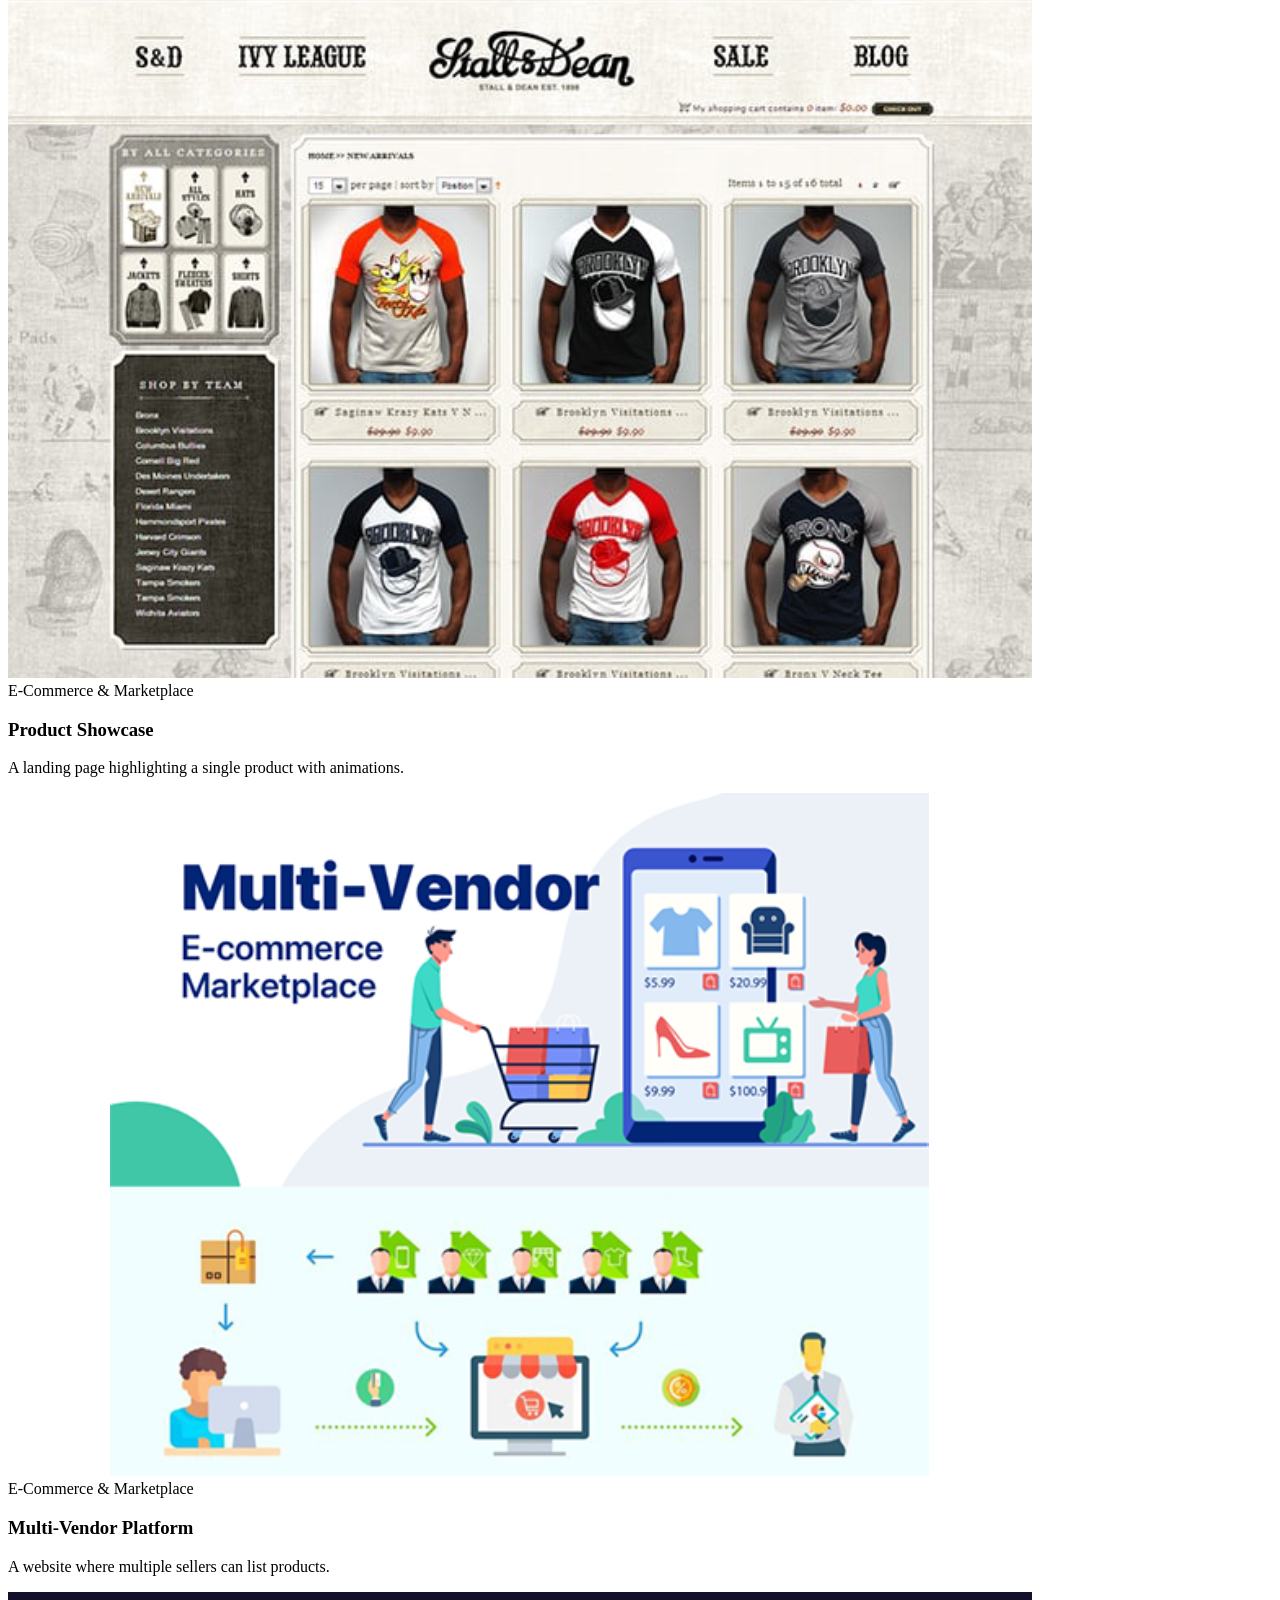
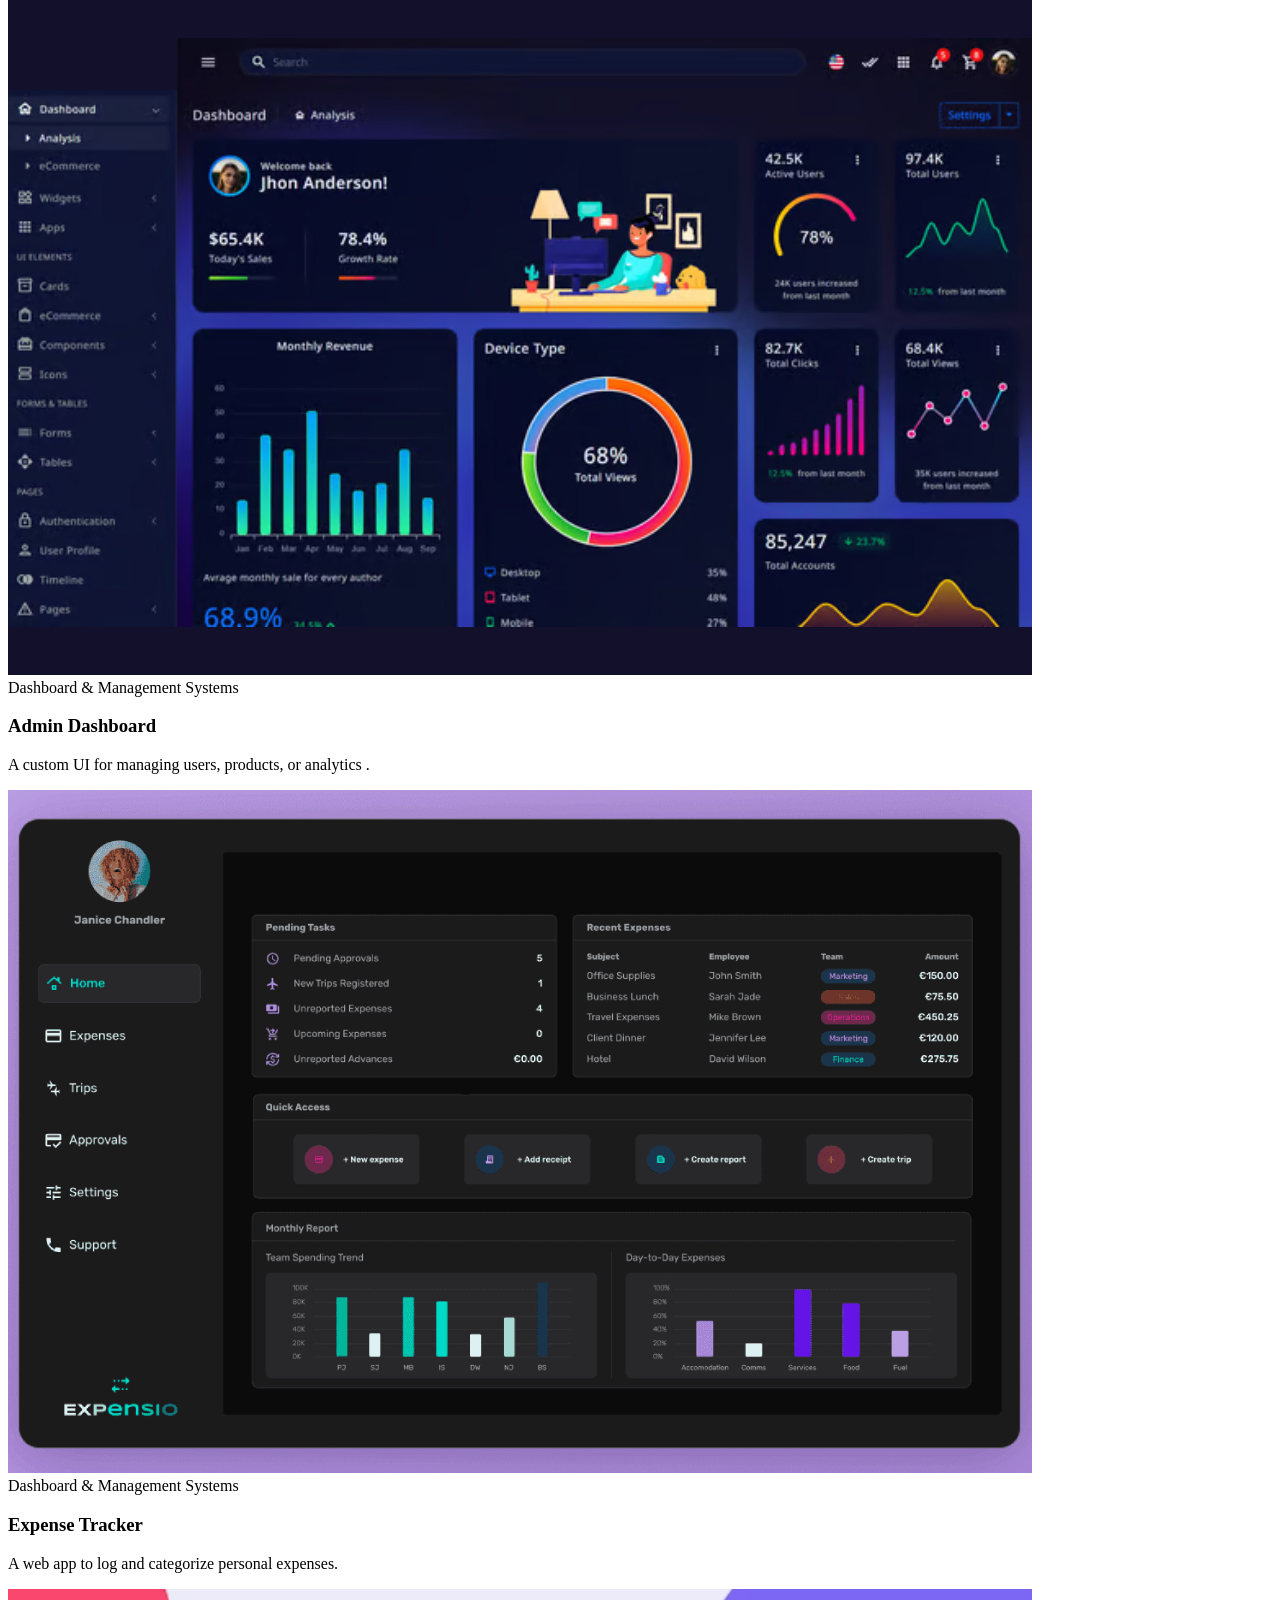
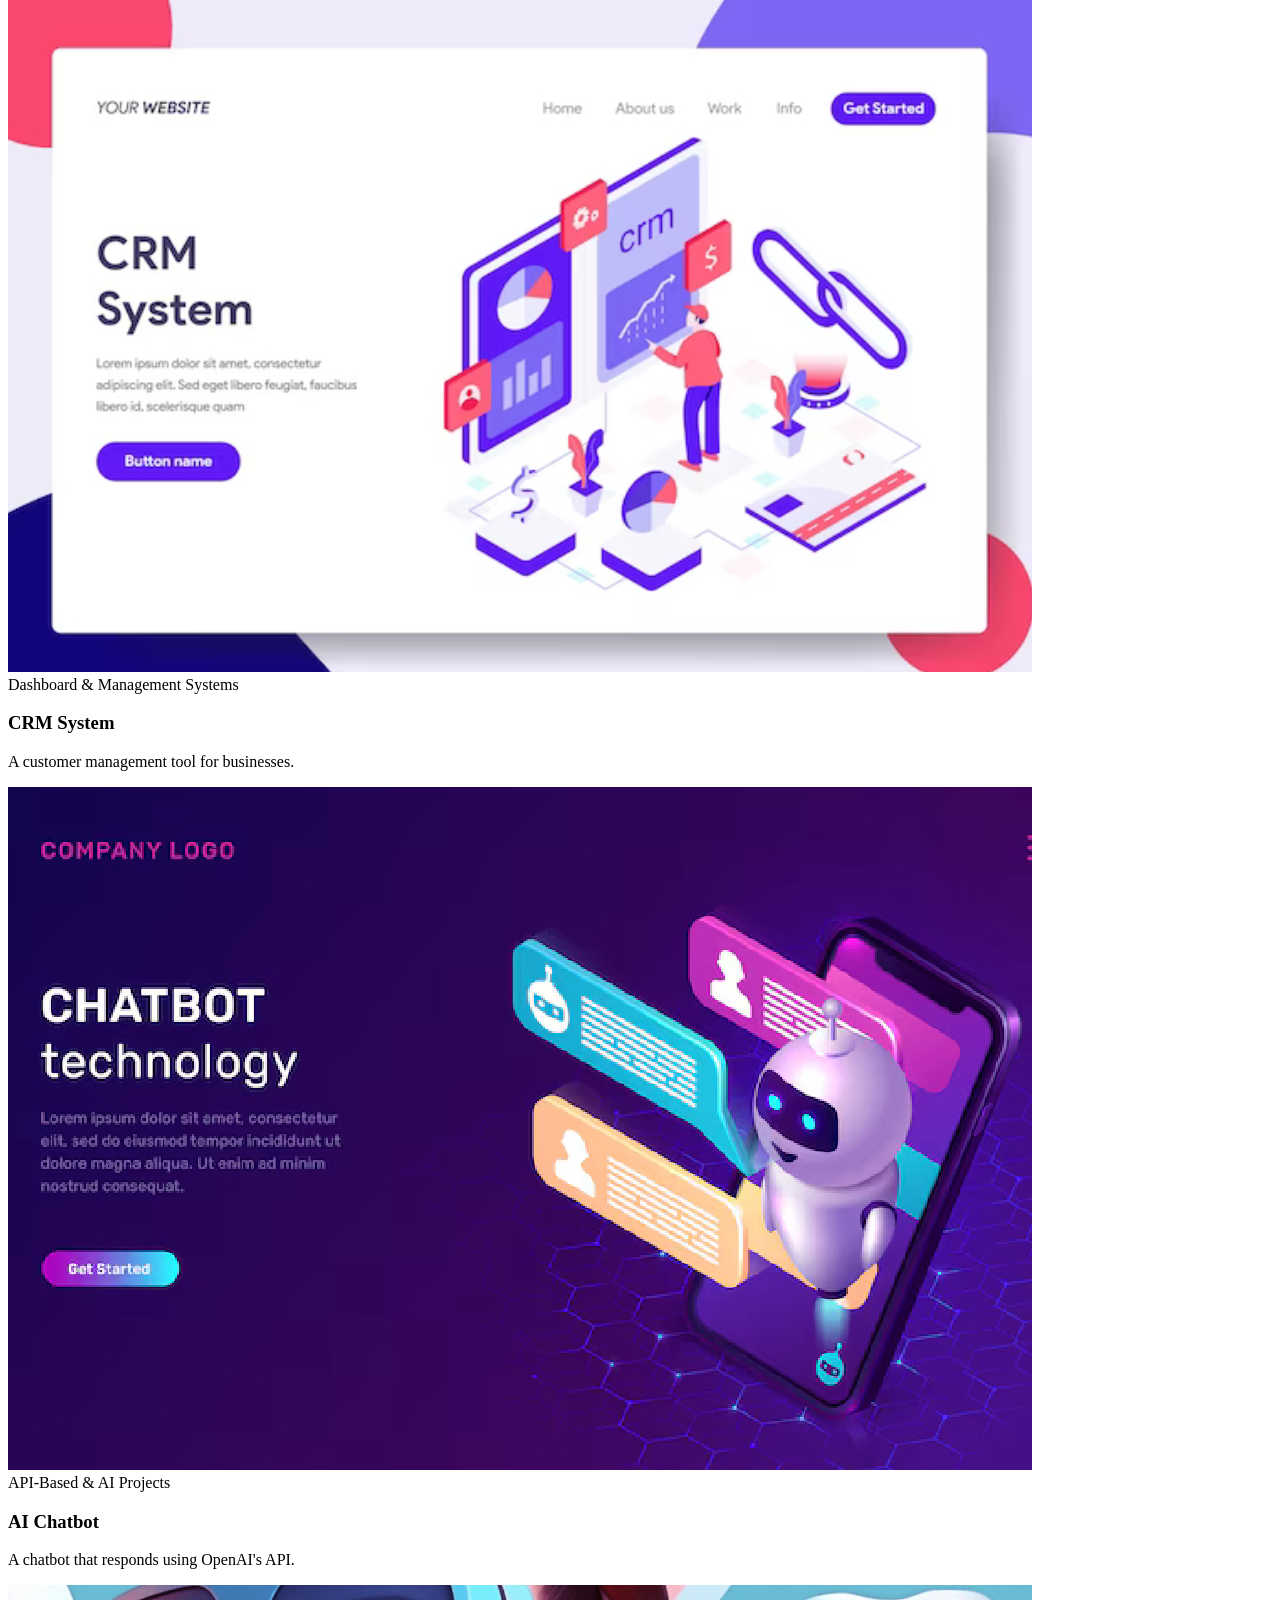
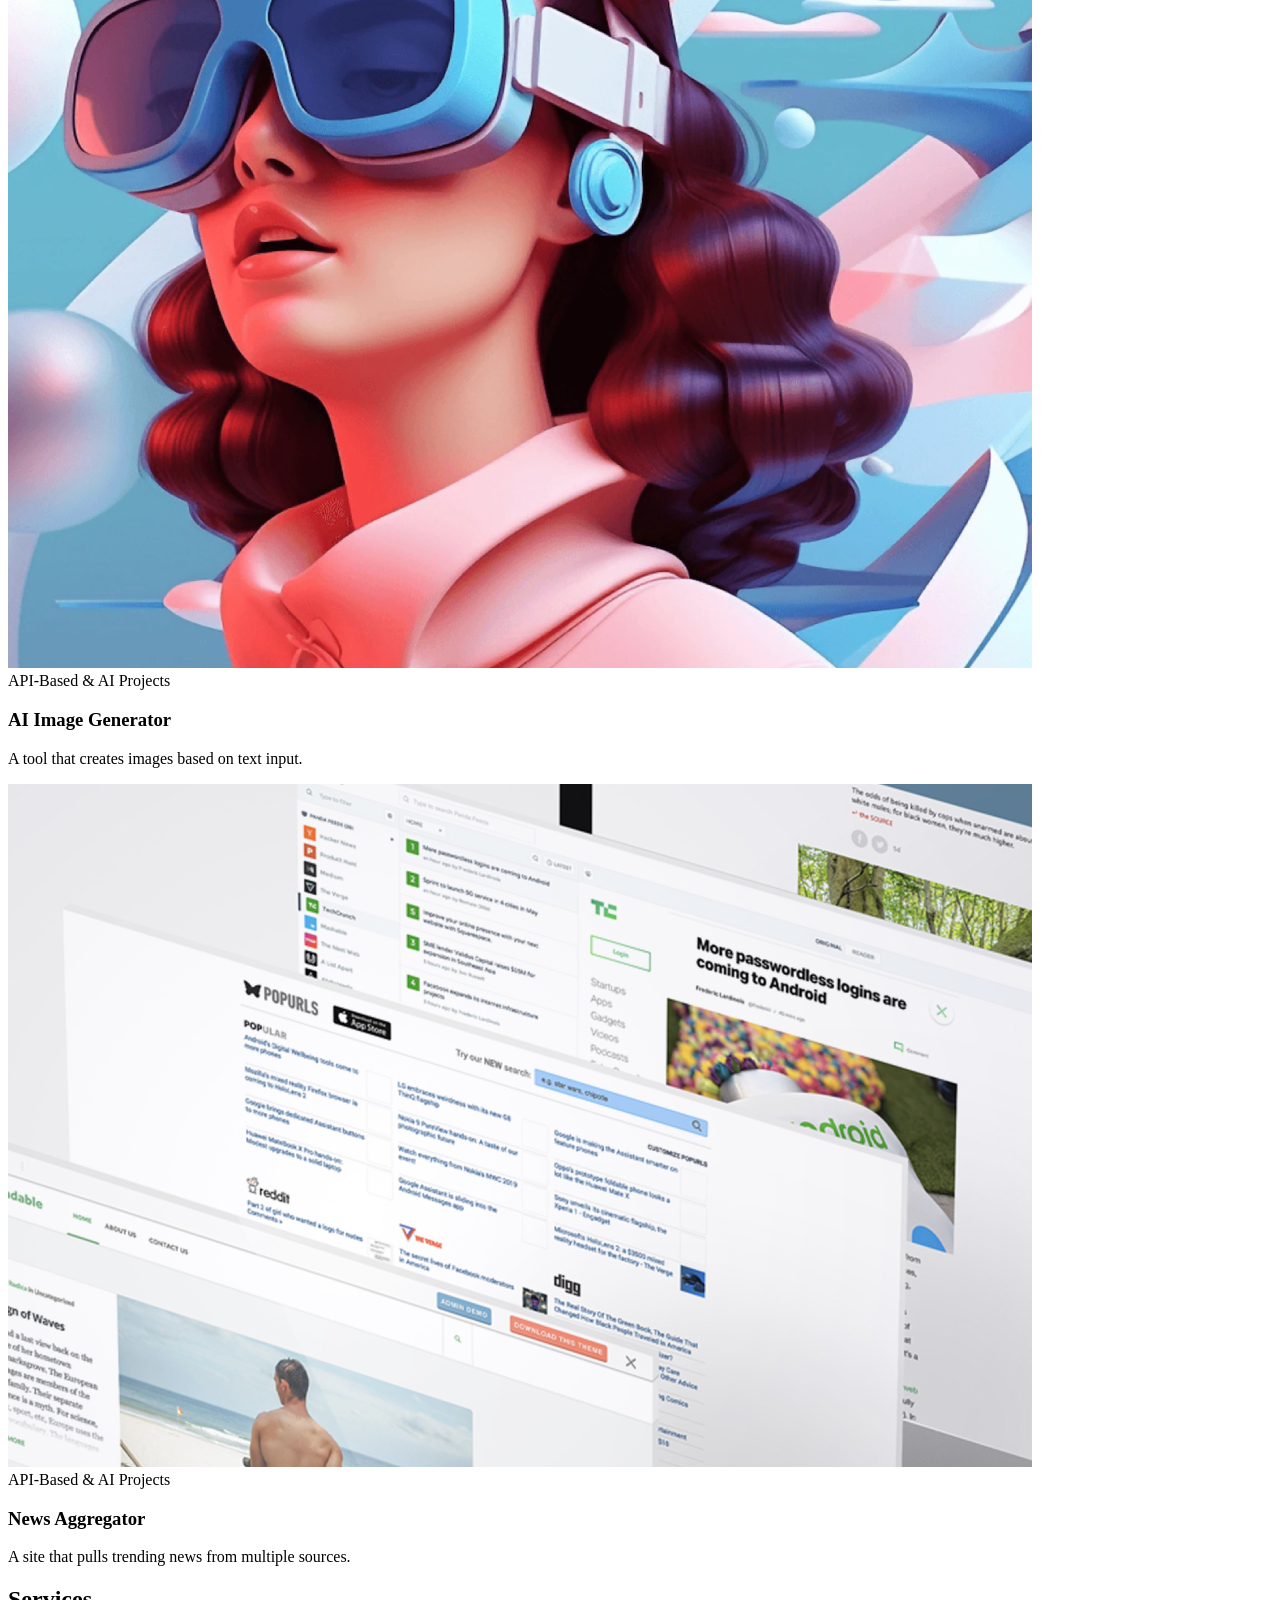
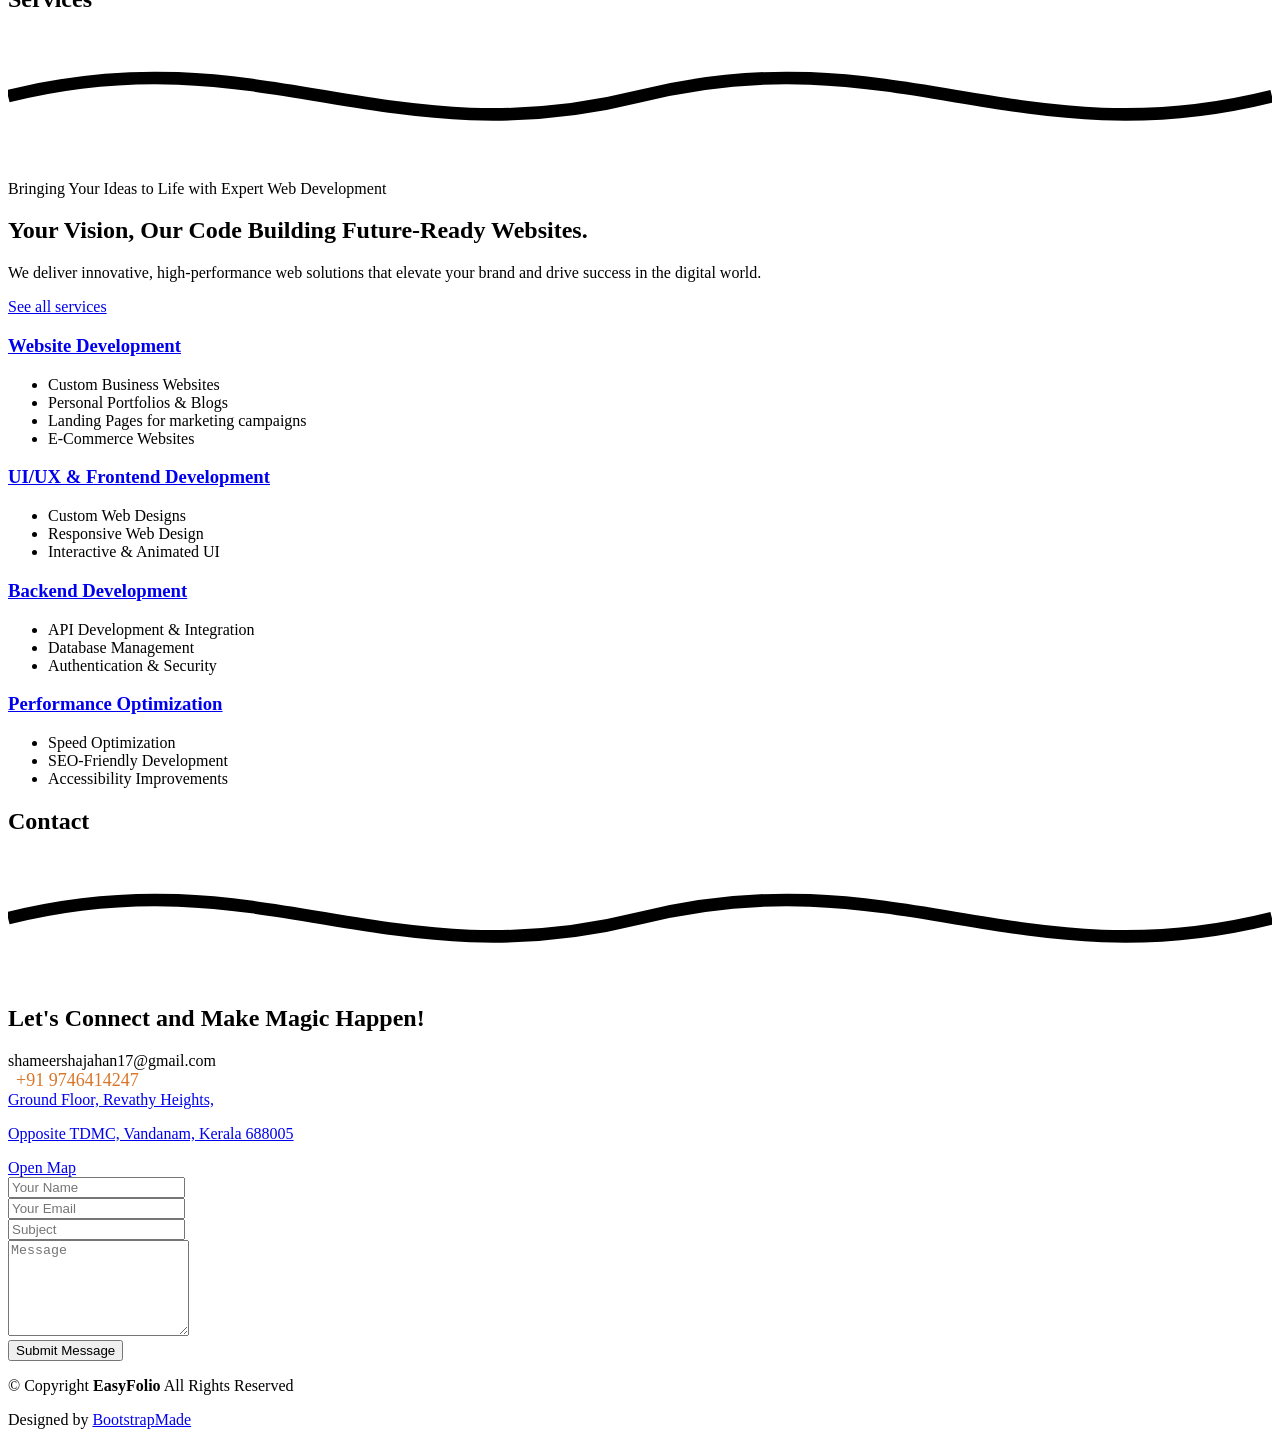
==== commit 9c4af91f: "Update index.html" ====
--- a/index.html
+++ b/index.html
@@ -356,8 +356,8 @@
                     </div>
                     <div class="timeline-dot"></div>
                     <div class="timeline-right">
-                      <h3 class="position">Founder</h3>
-                      <p class="description">Founder and tech innovator, specializing in building scalable and
+                      <h3 class="position">Junior Developer</h3>
+                      <p class="description">Python Django FullStack Developer and tech innovator, specializing in building scalable and
                         user-centric web applications</p>
                     </div>
                   </div>
@@ -1205,4 +1205,4 @@
 
 </body>
 
-</html>+</html>
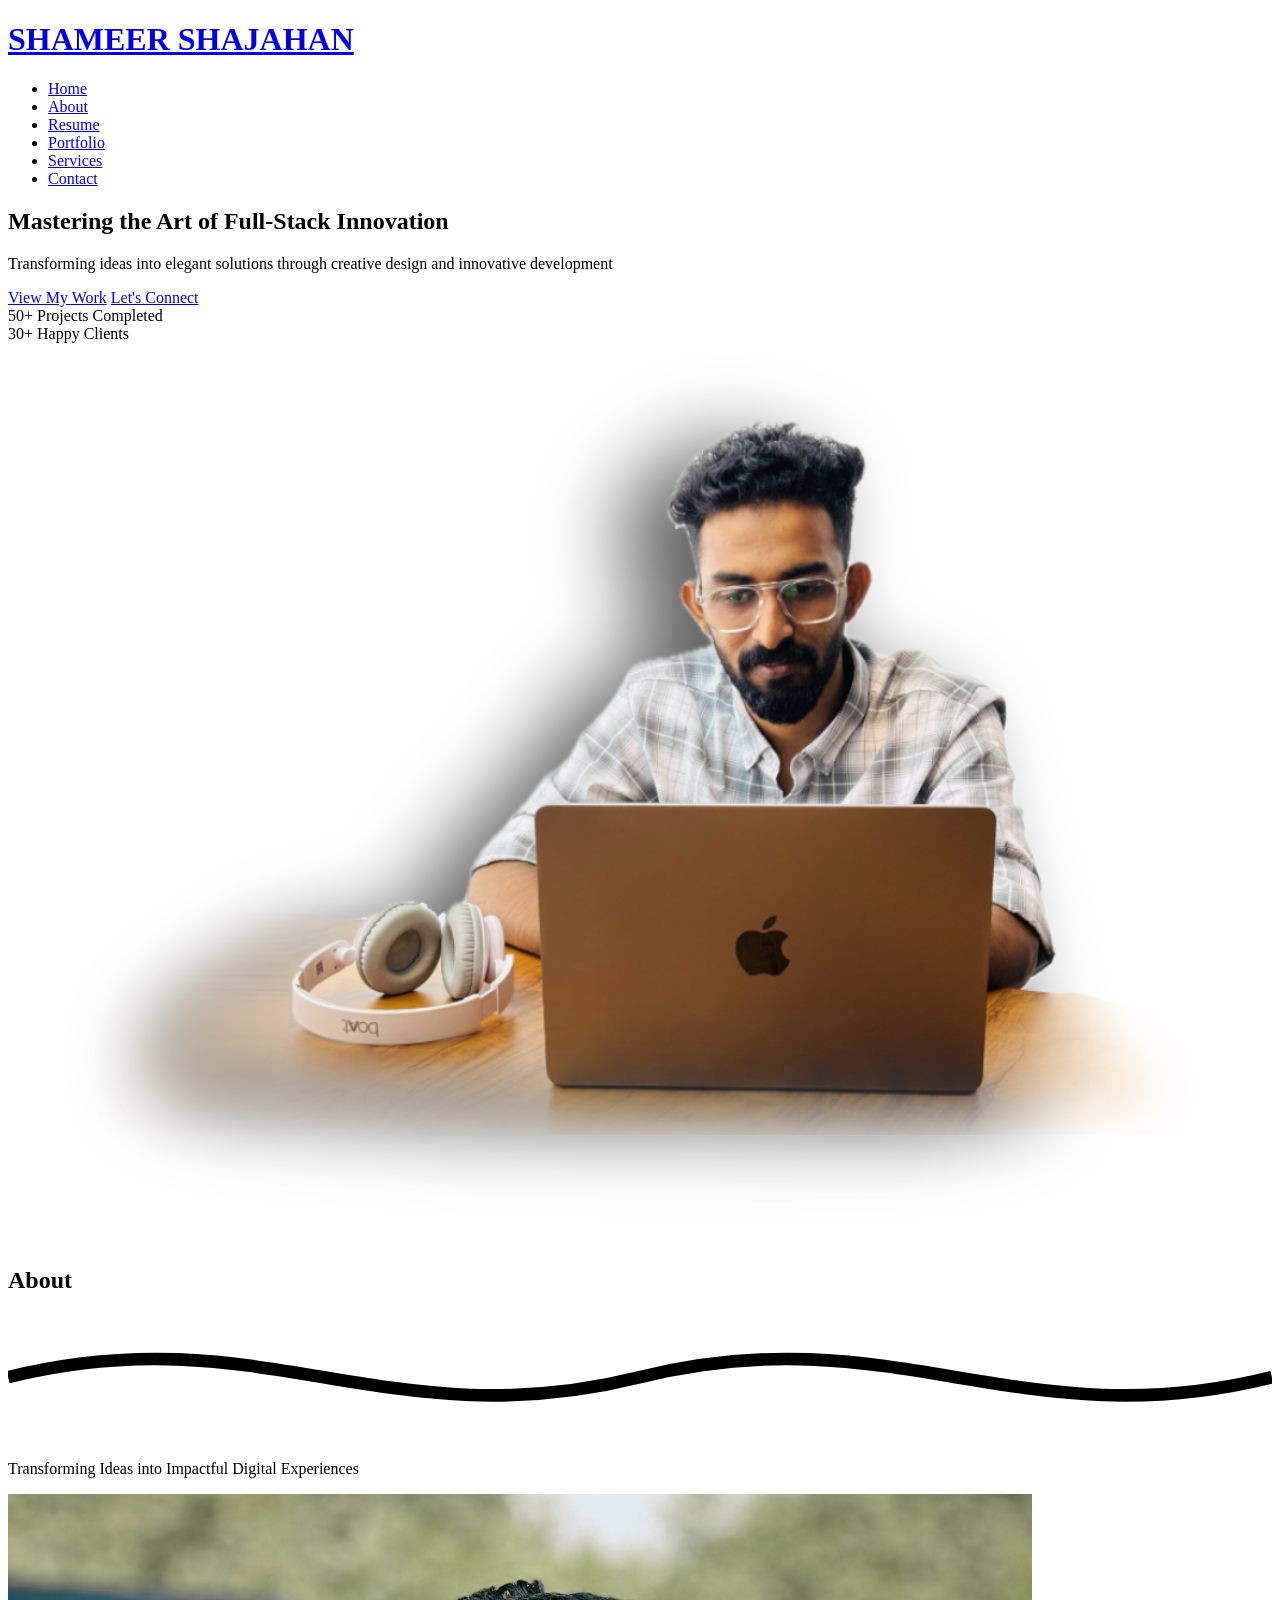
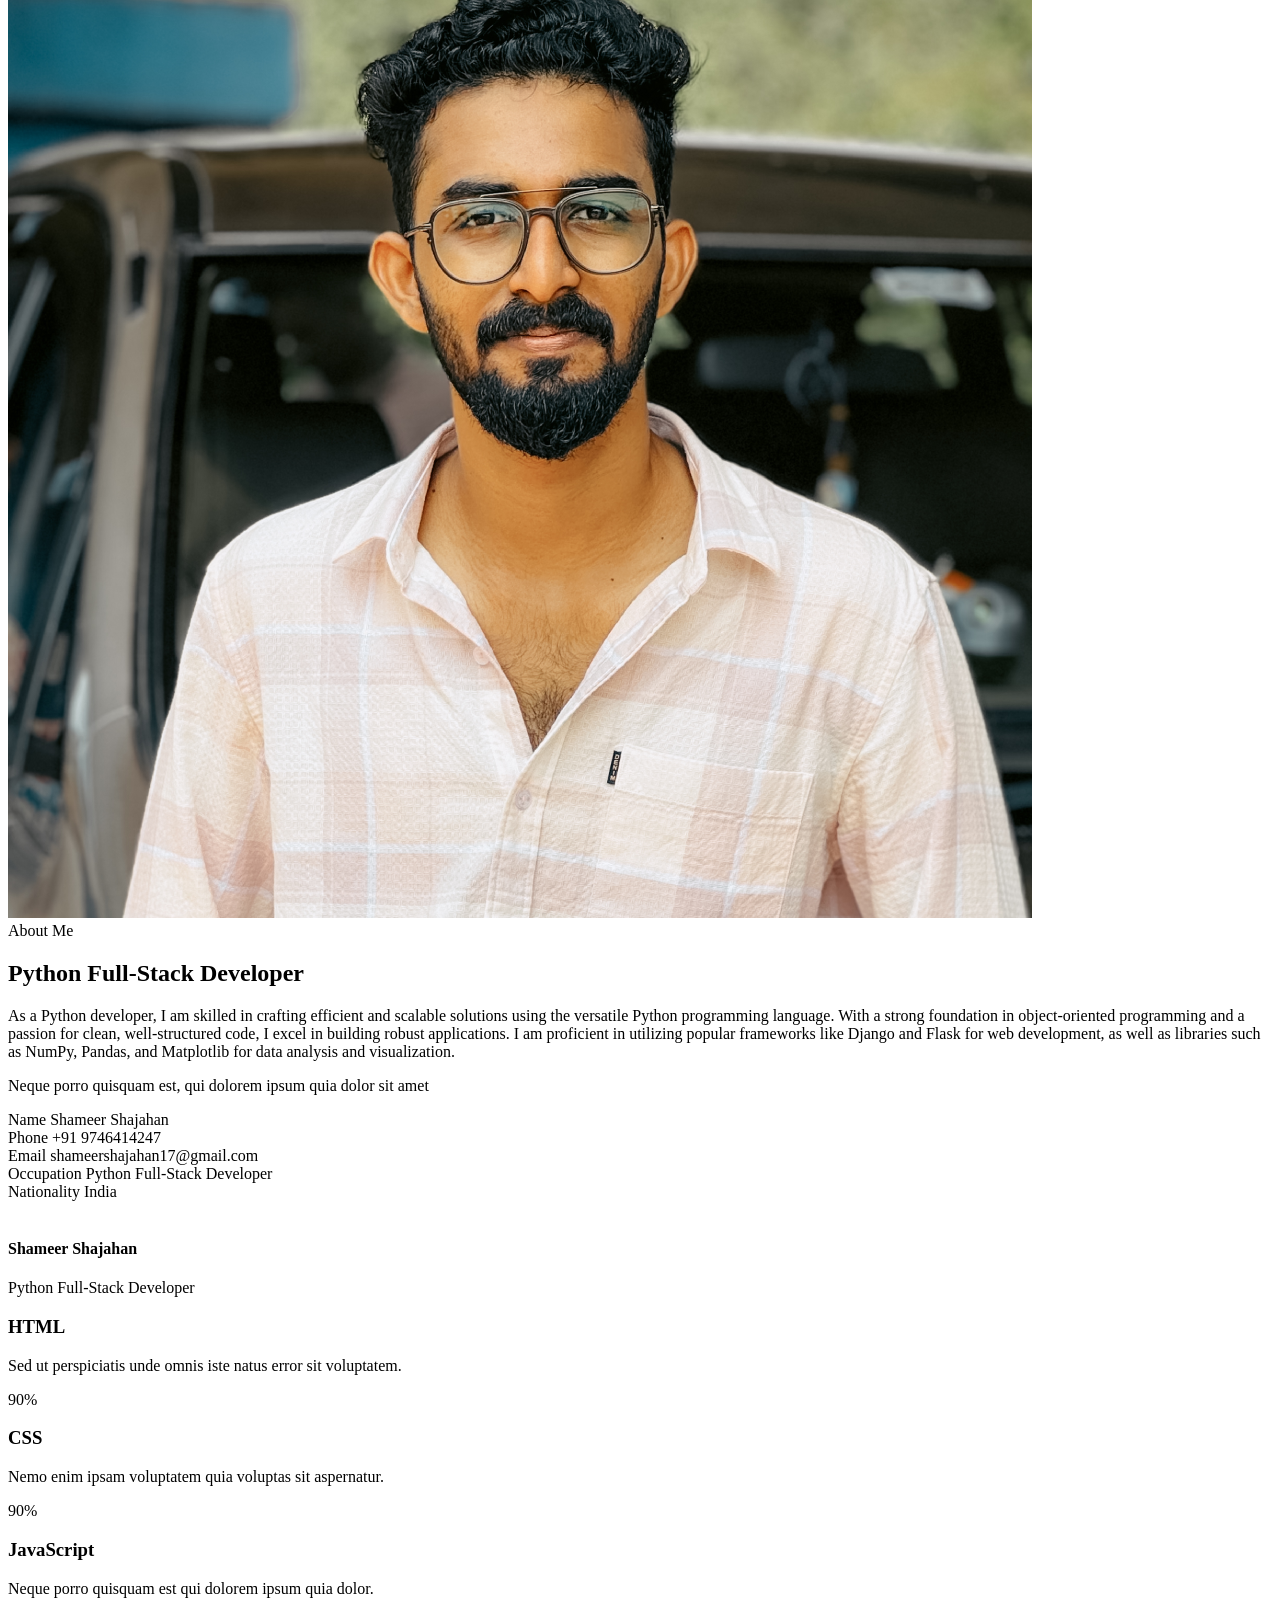
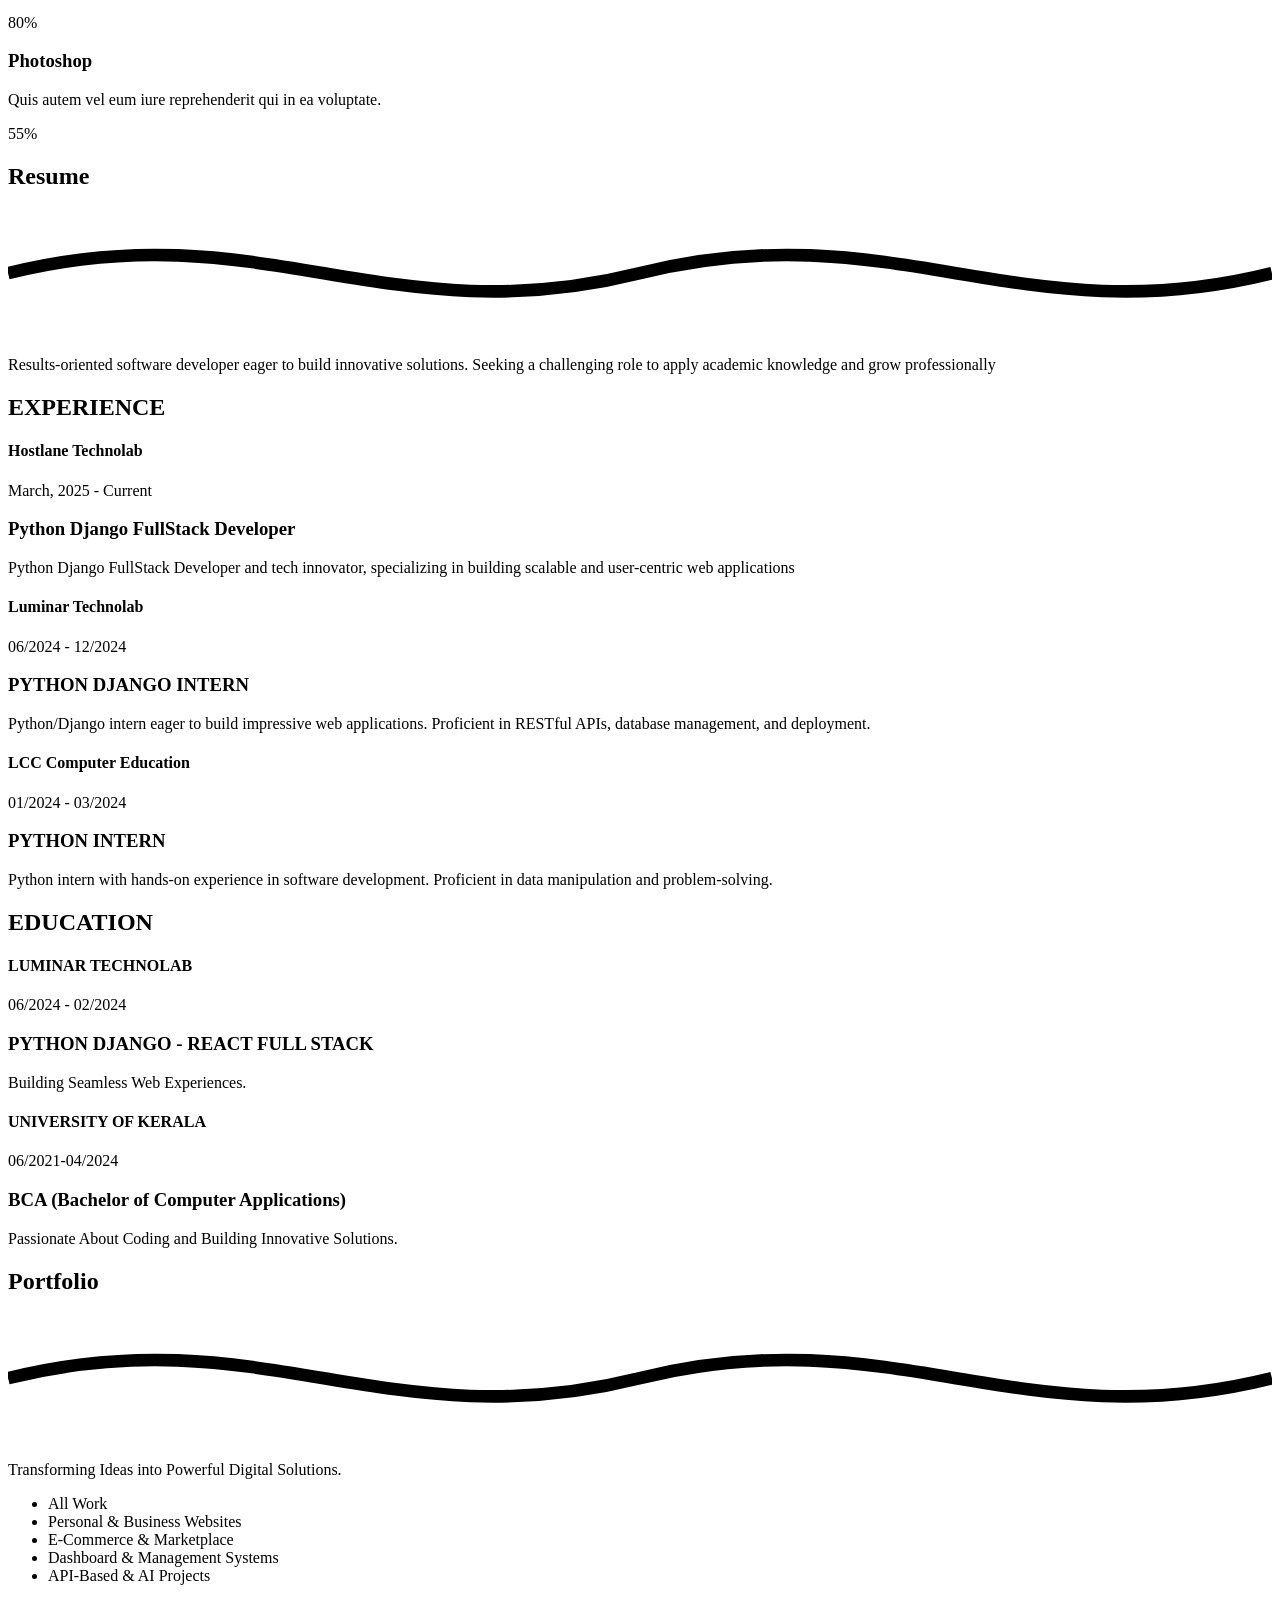
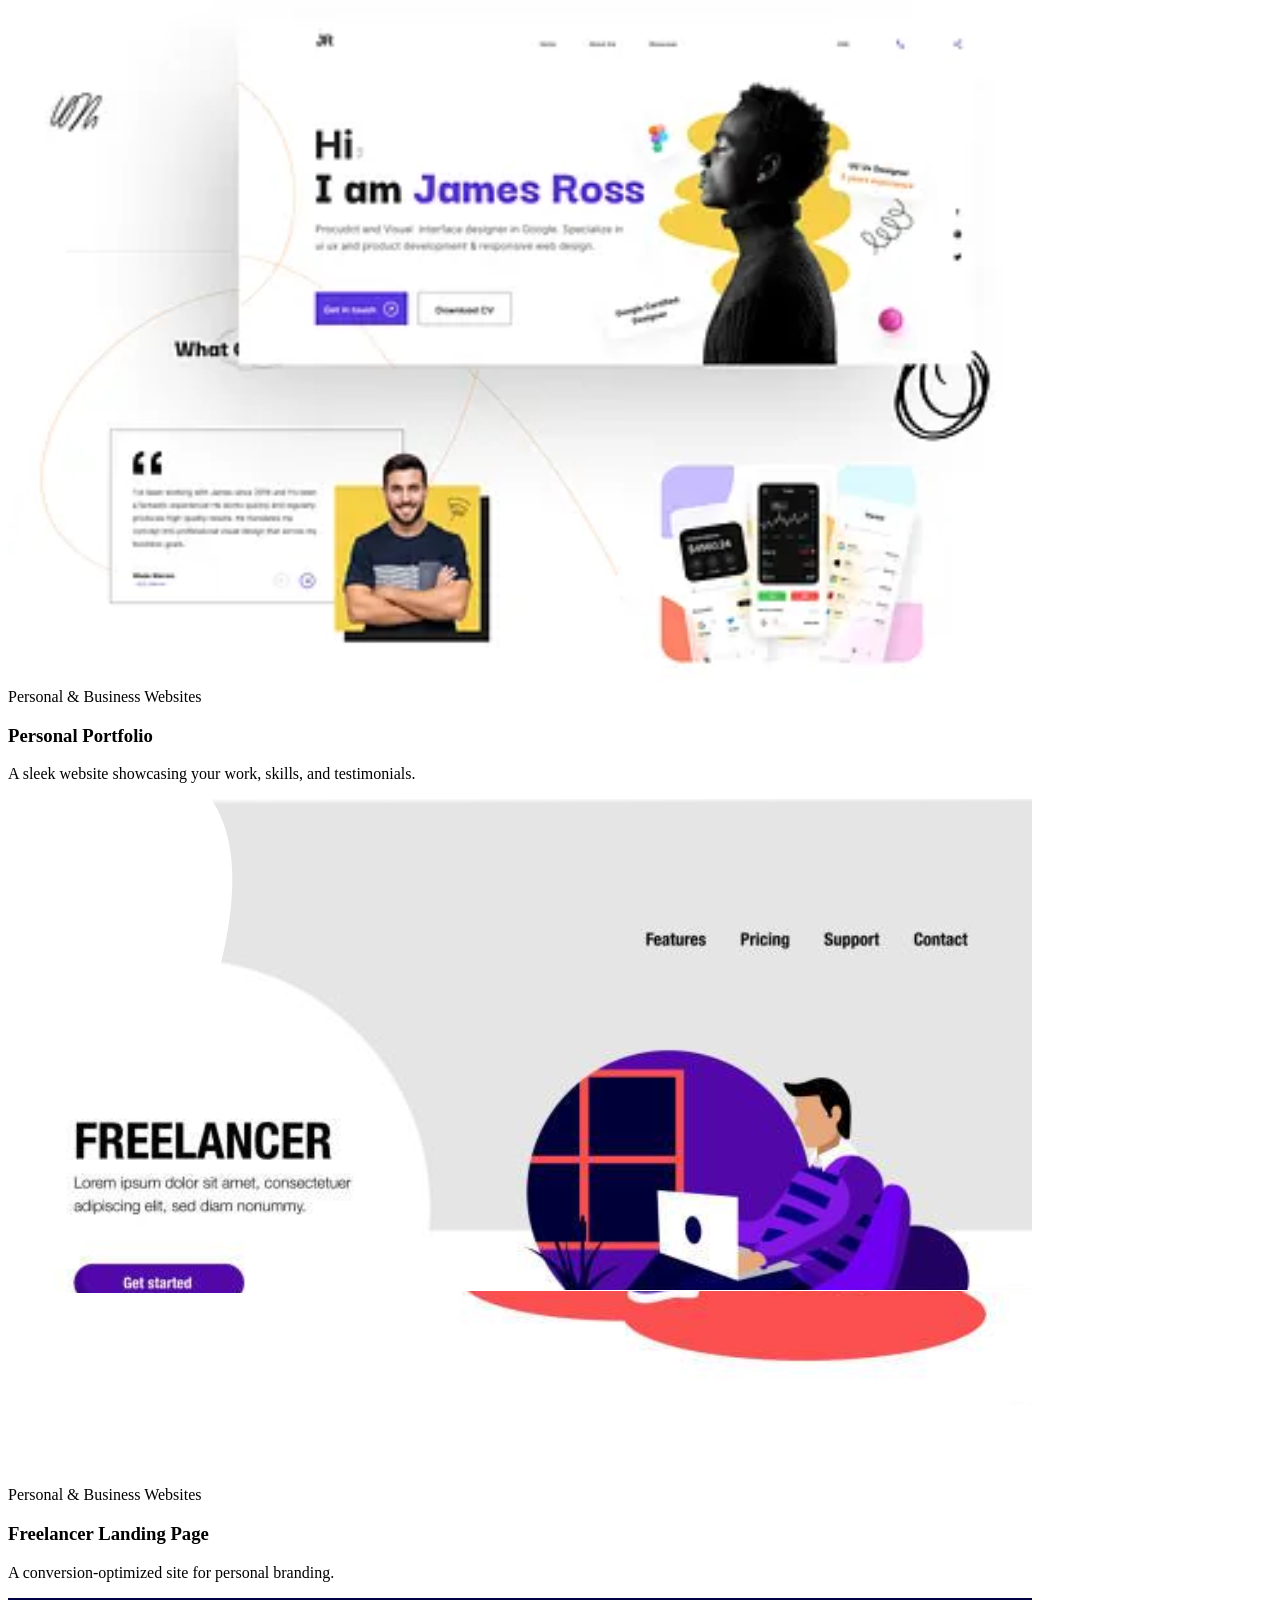
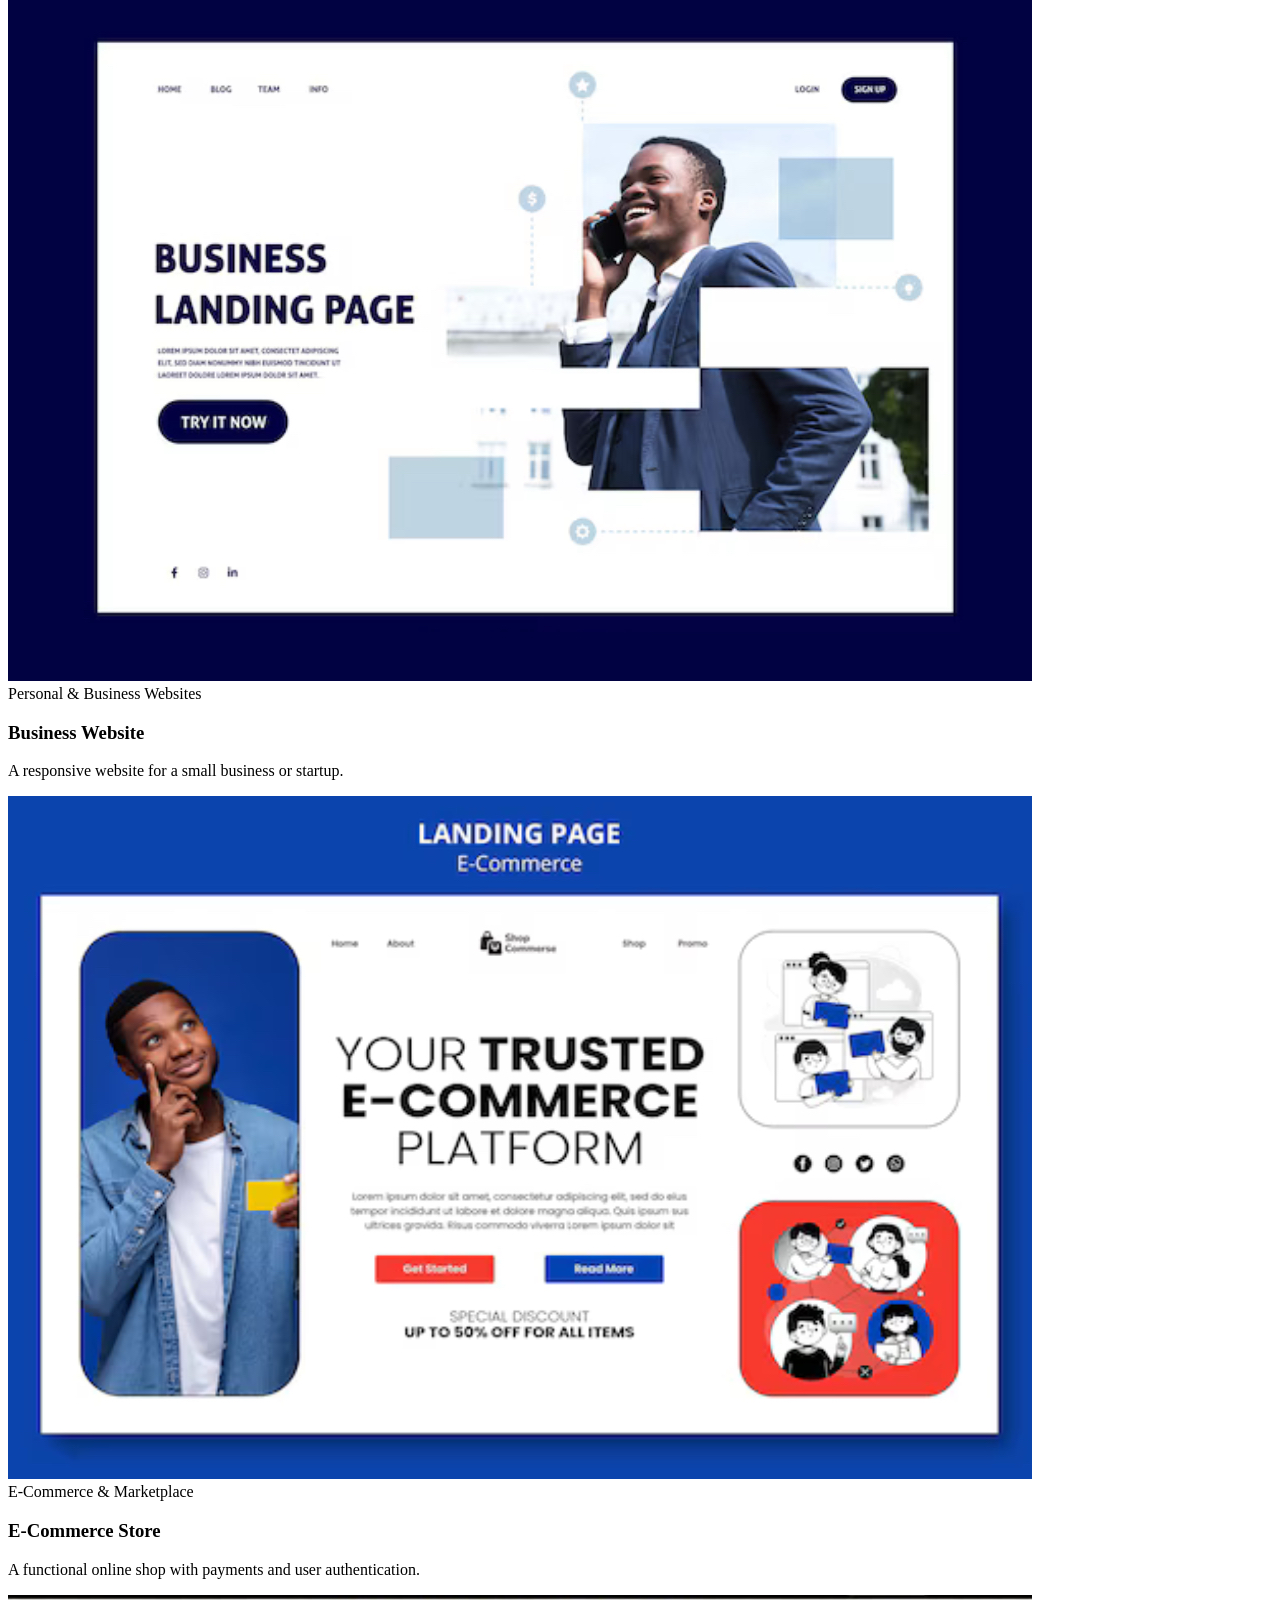
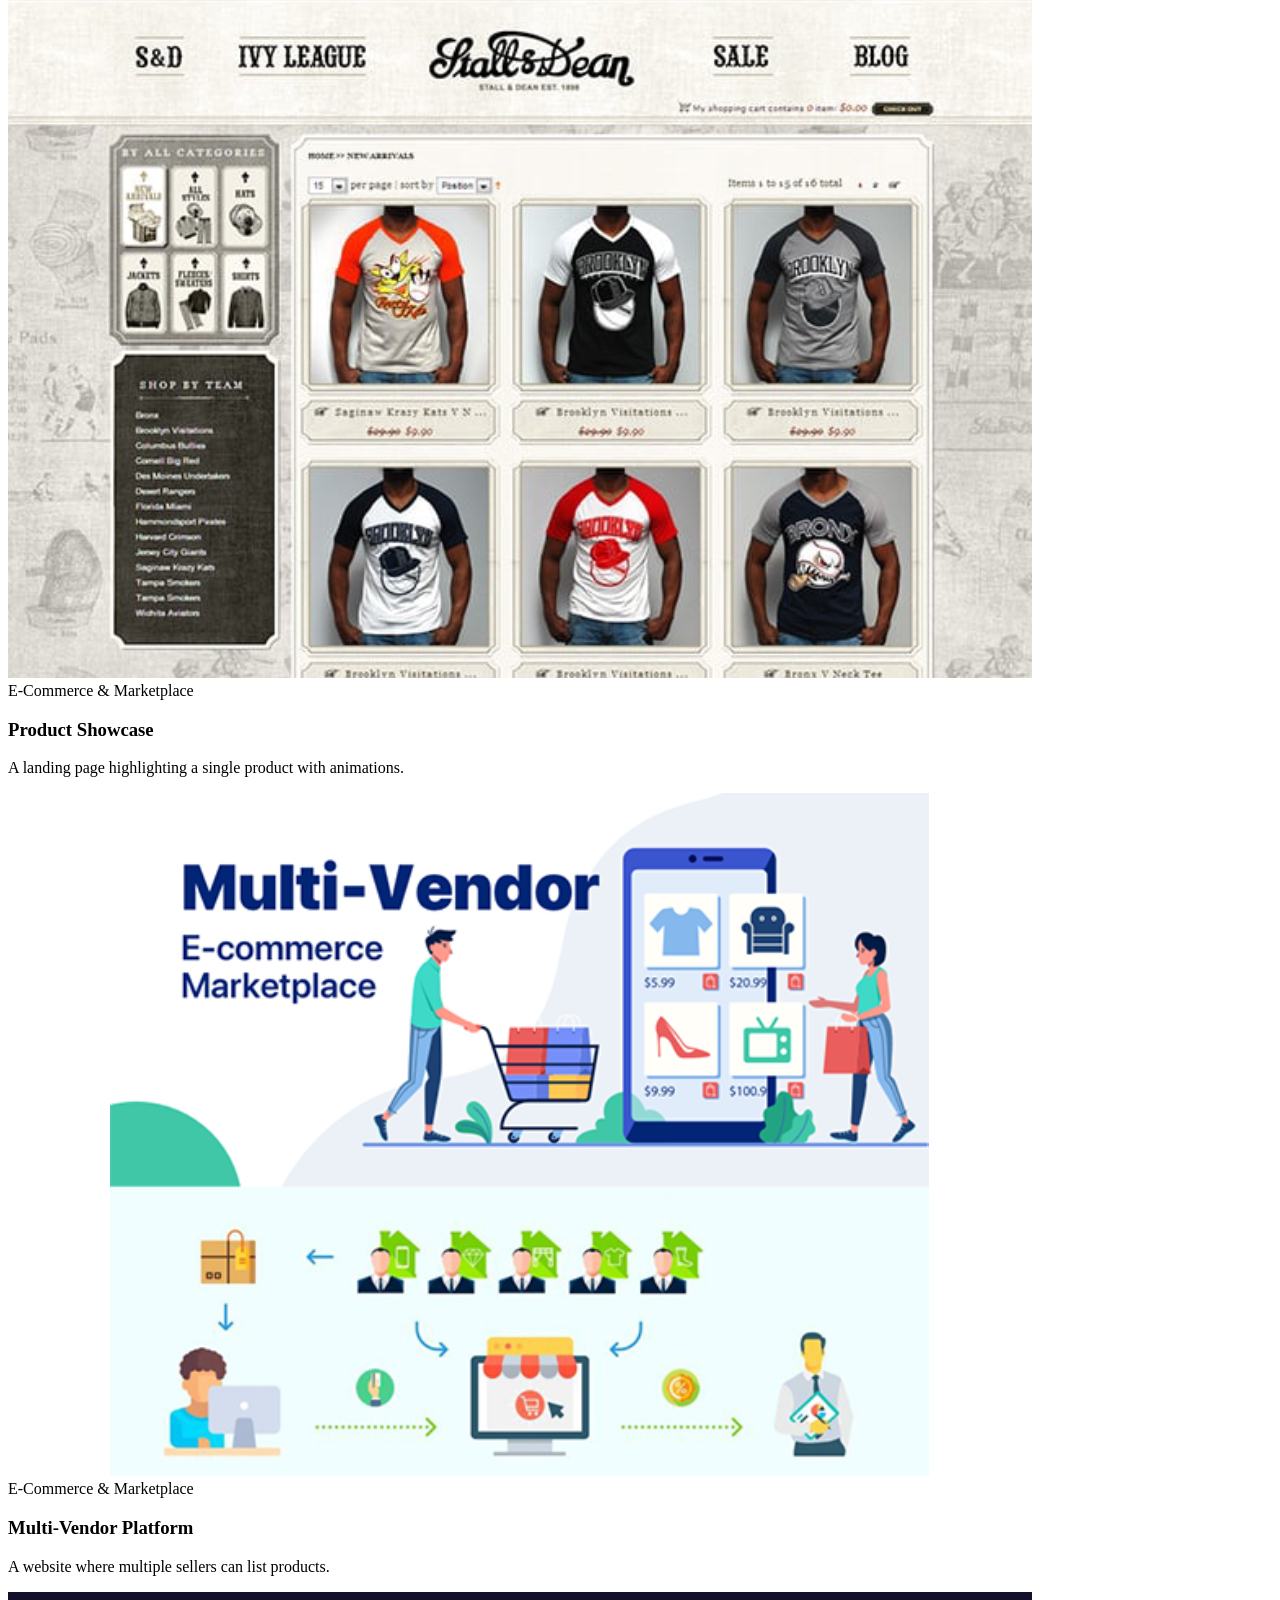
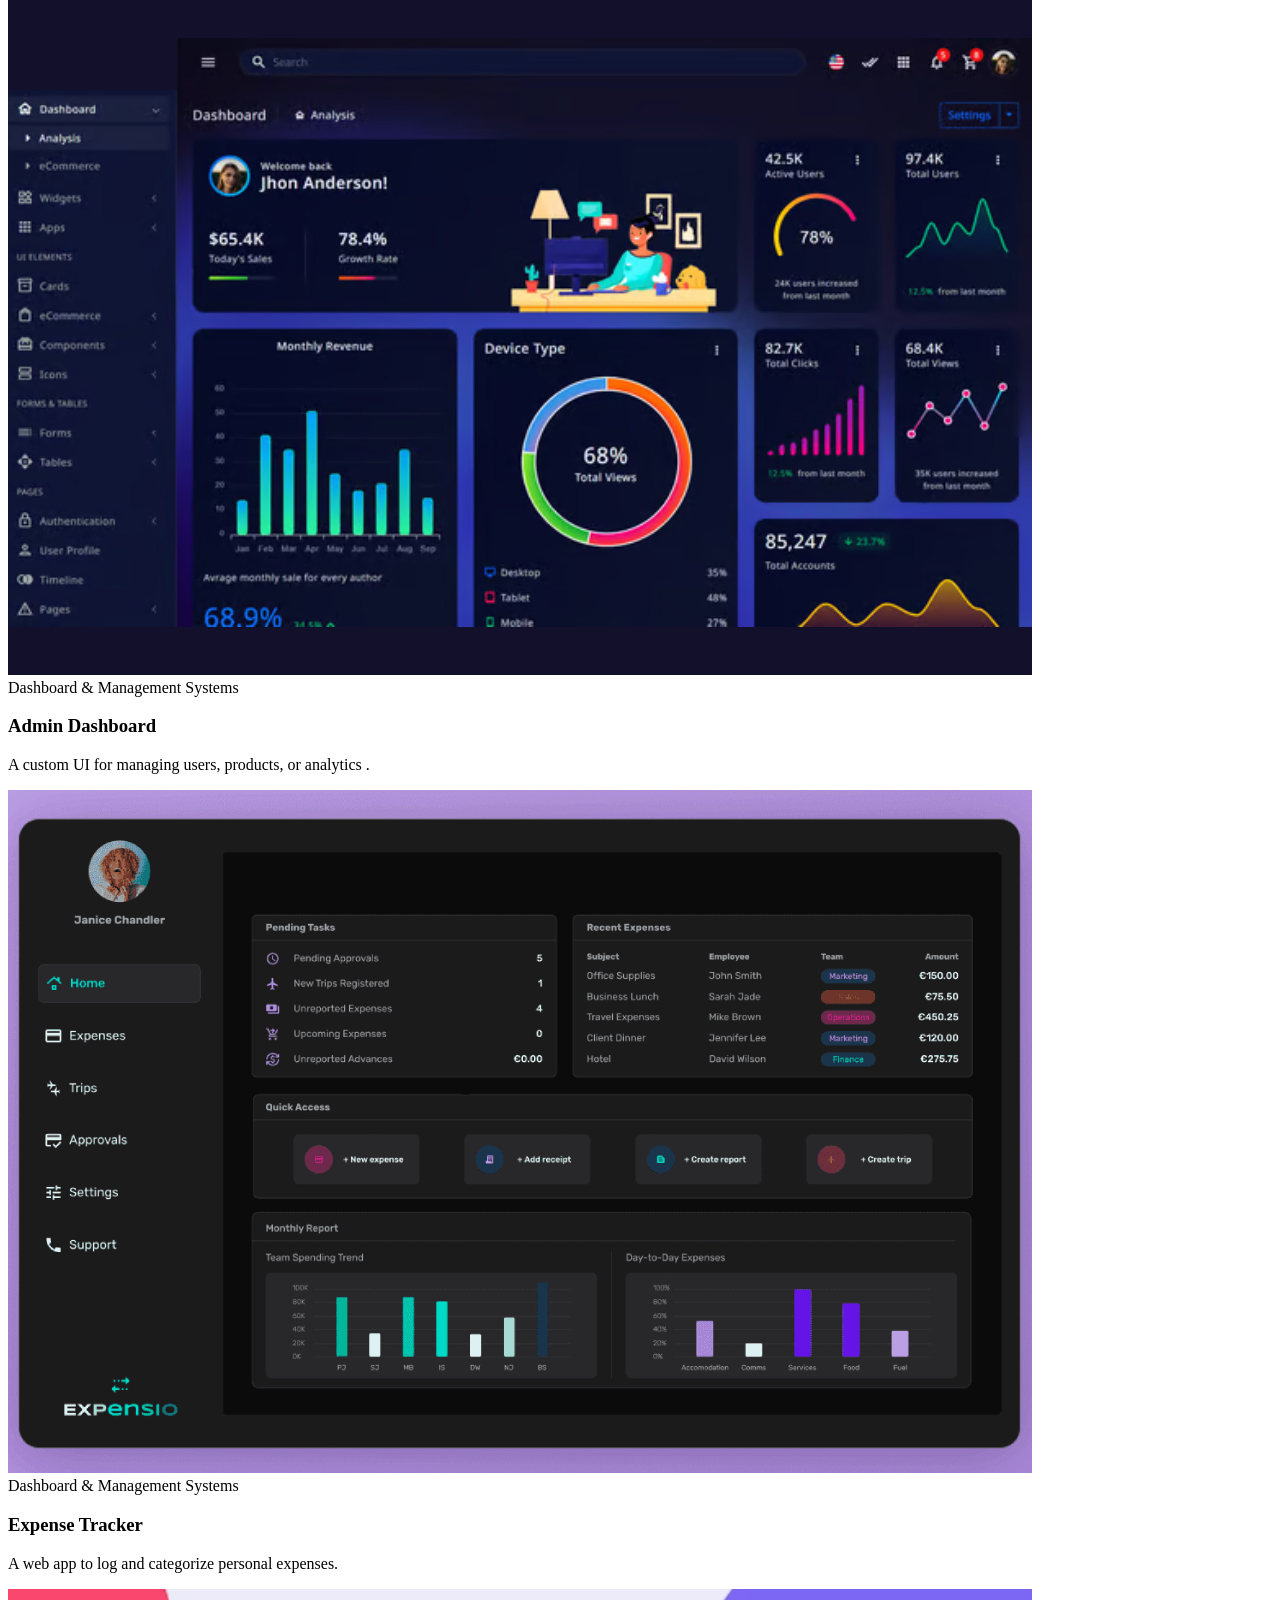
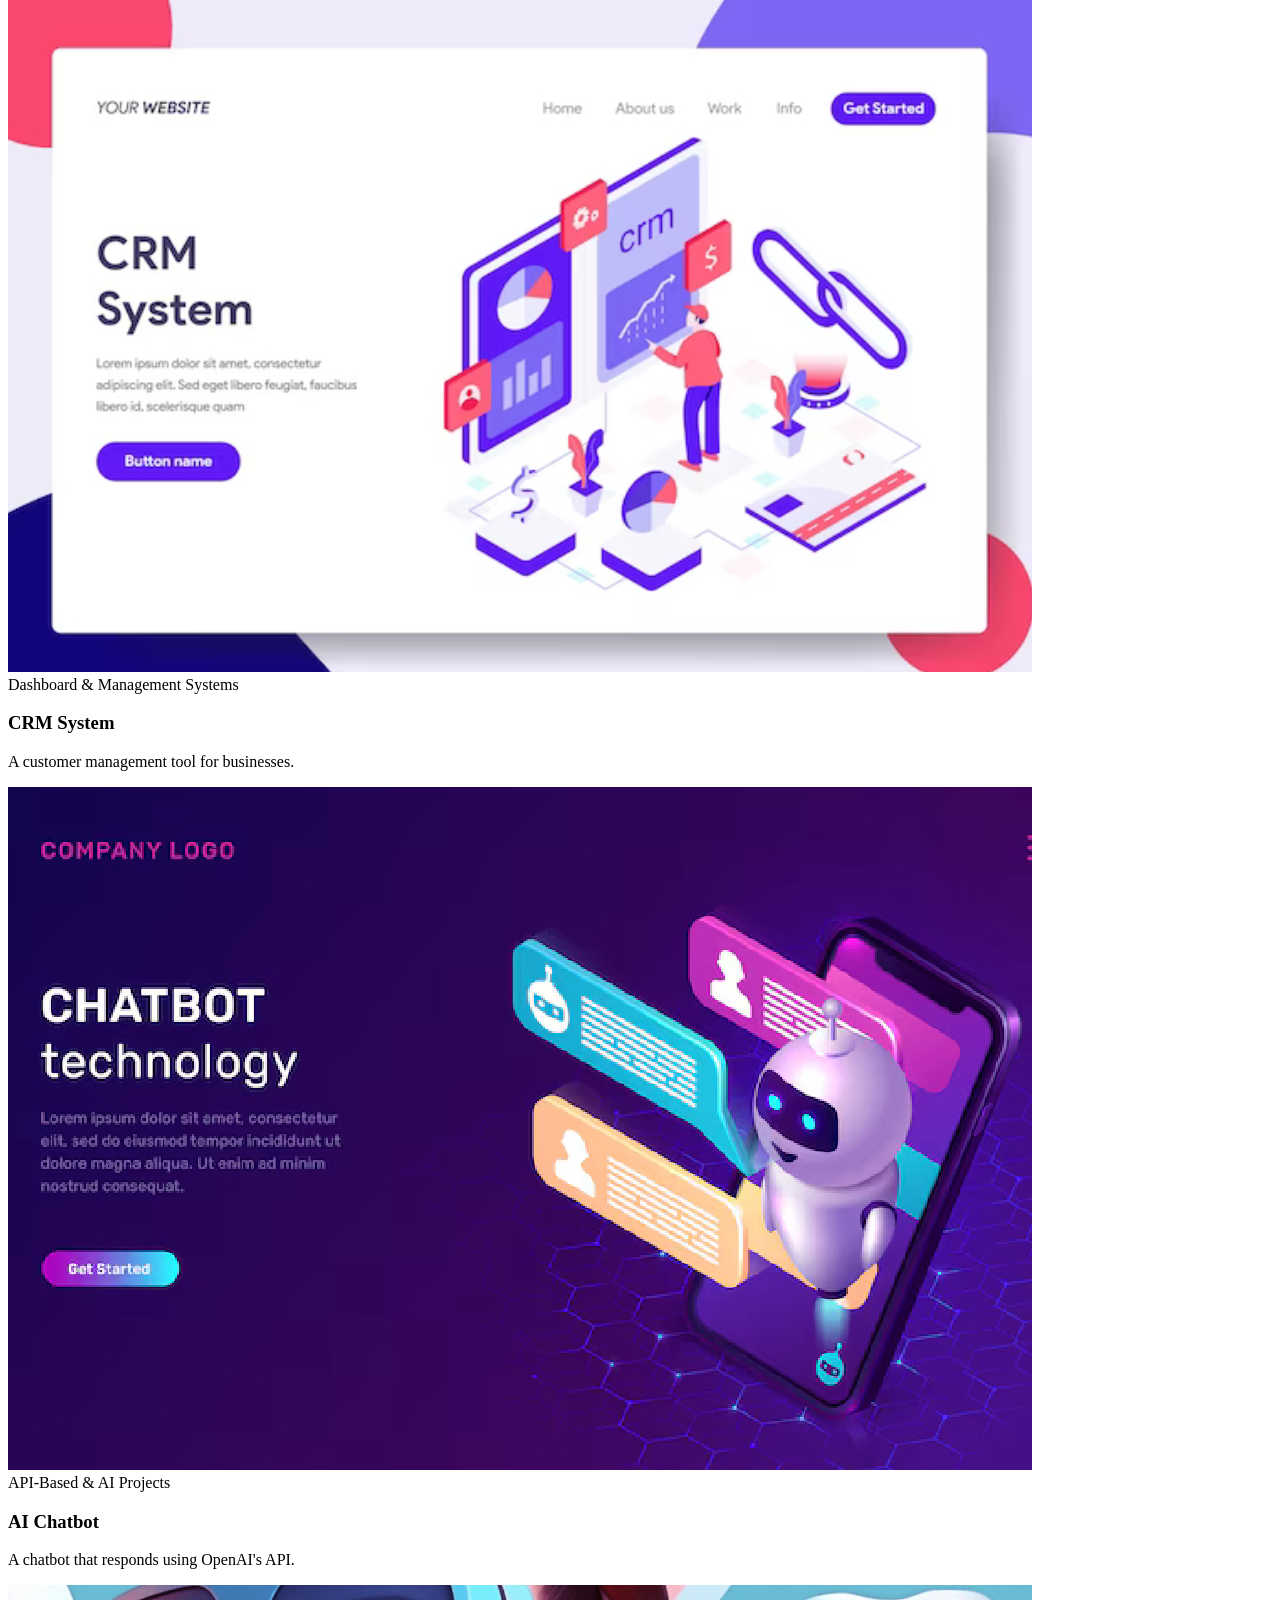
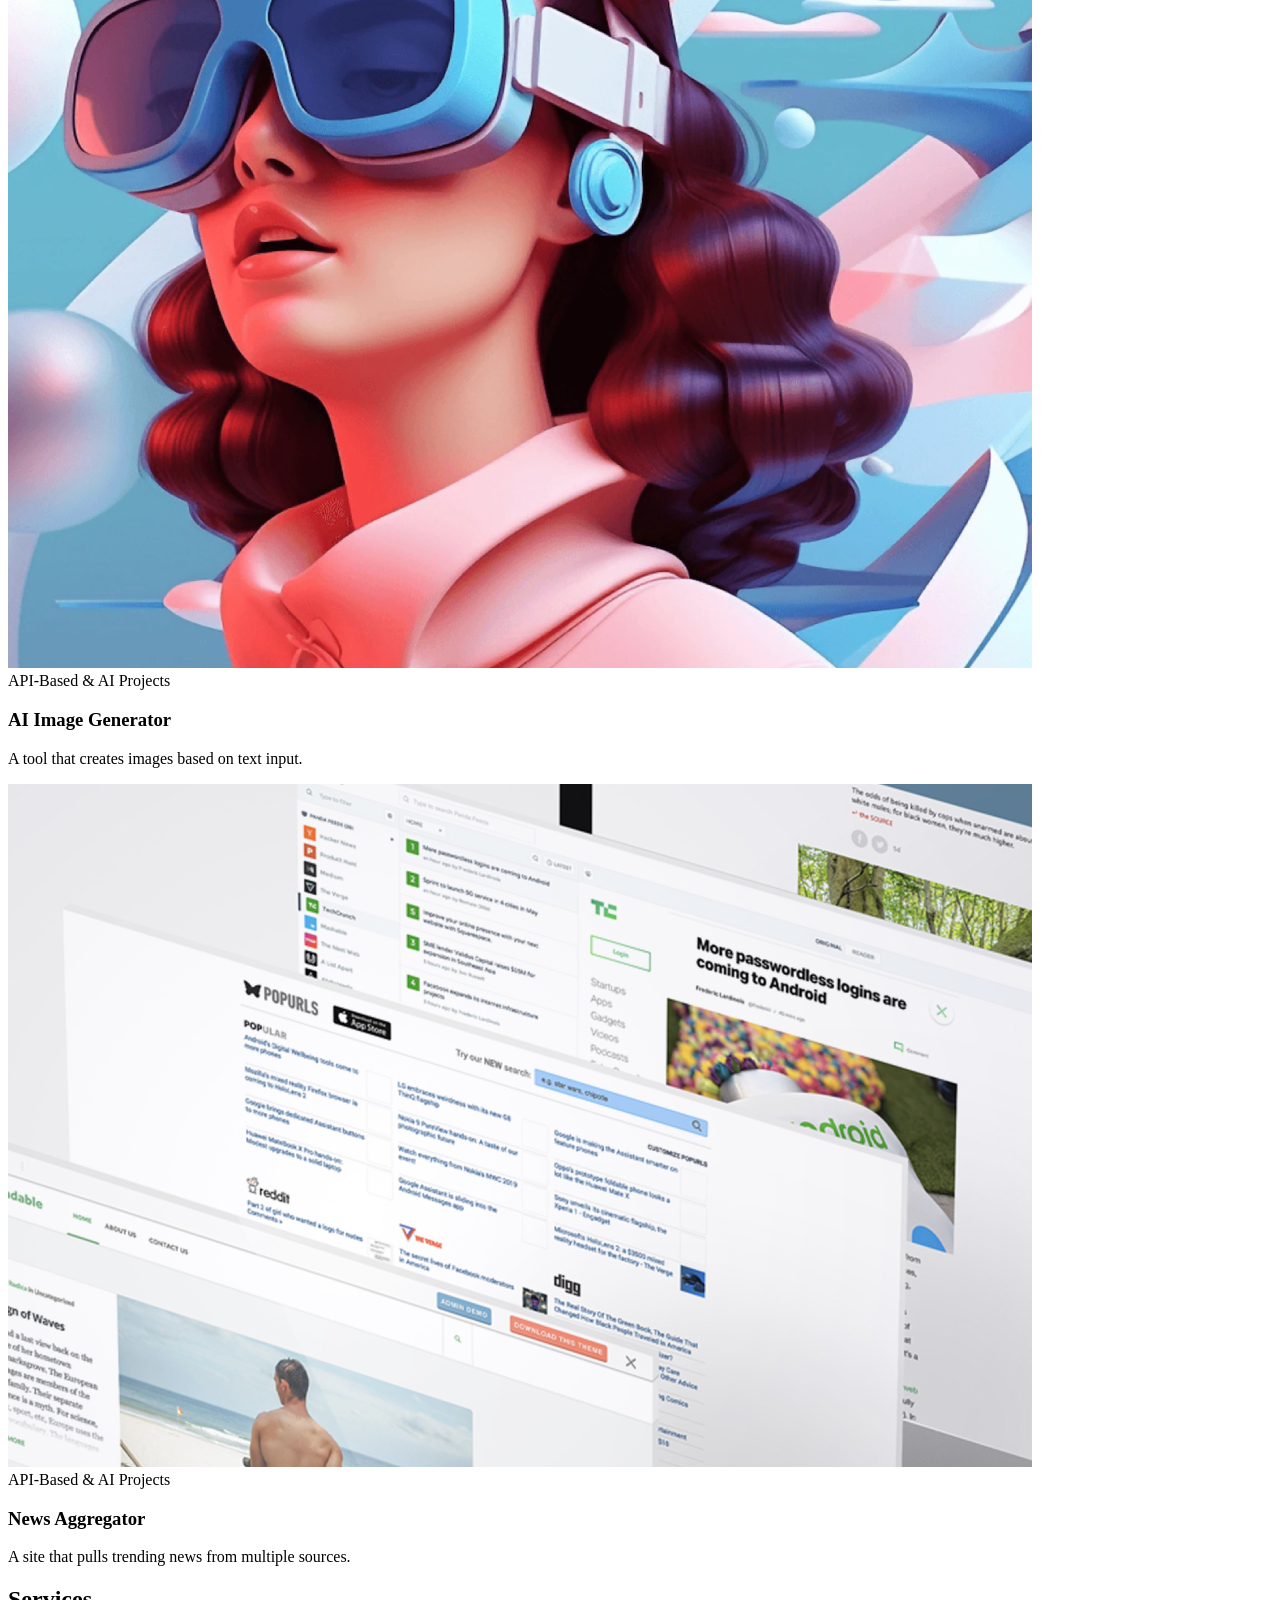
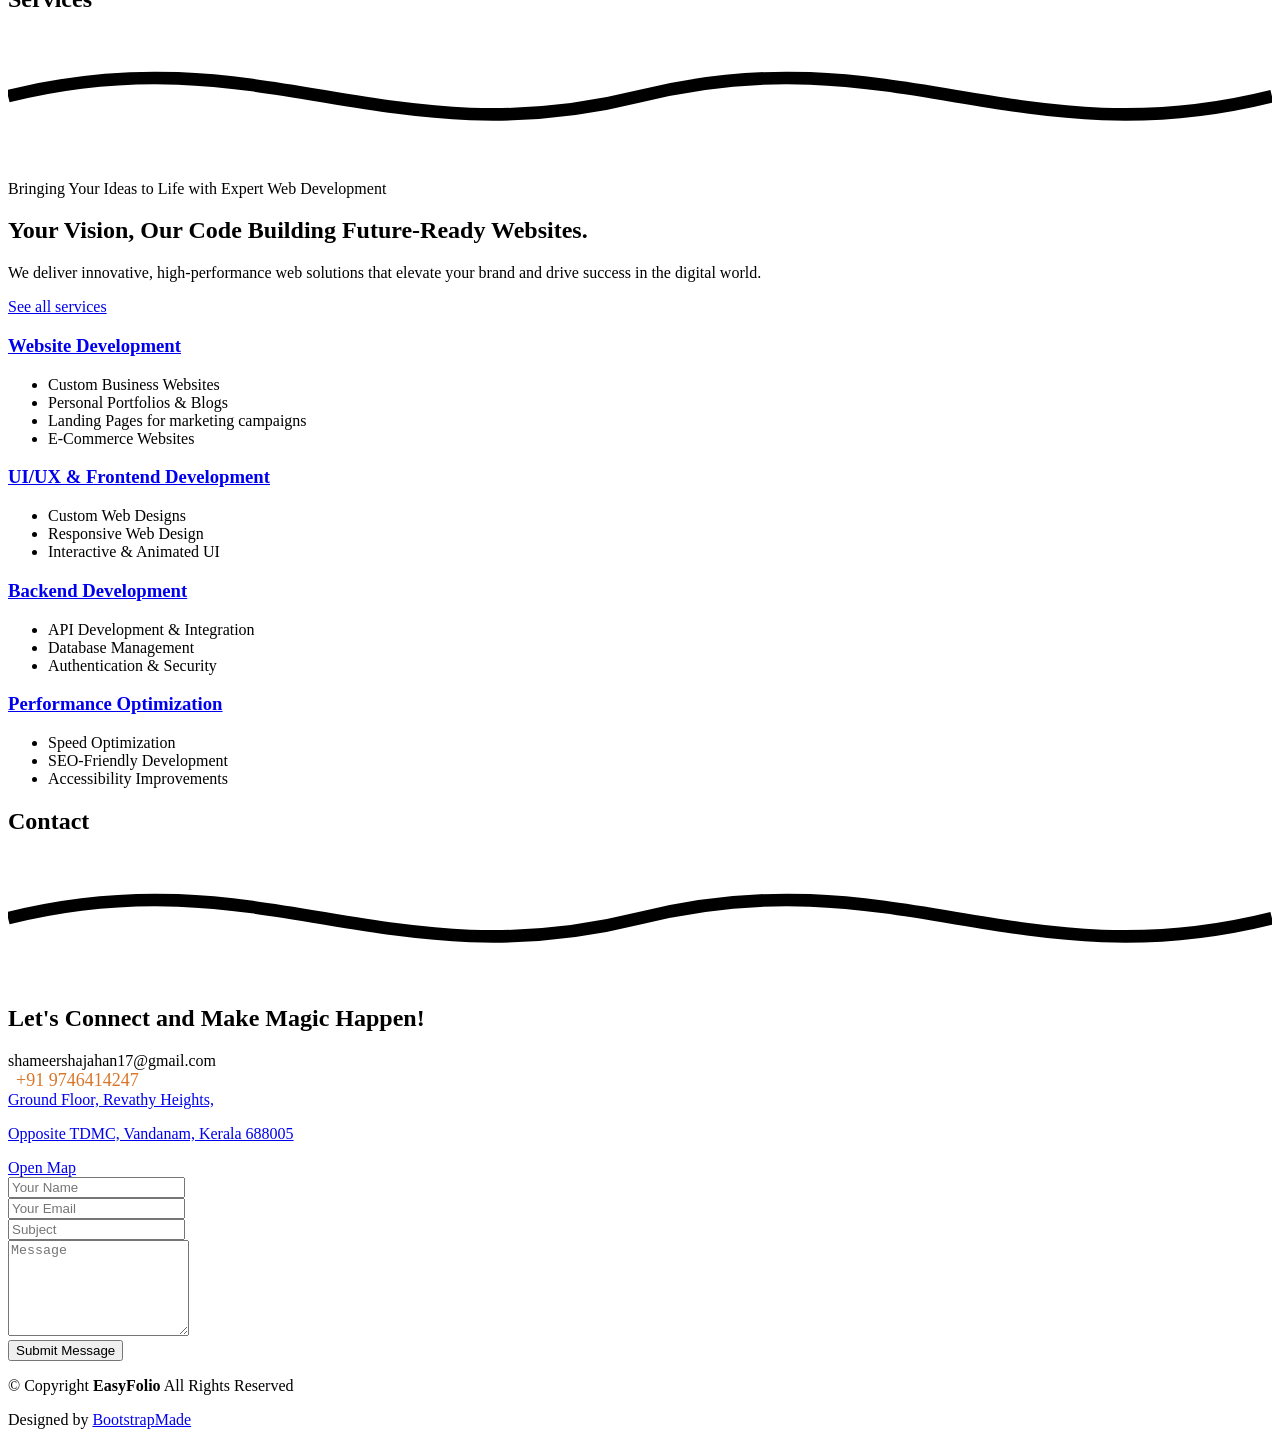
==== commit fe24ea6f: "Update job title to Python Django FullStack Developer" ====
--- a/index.html
+++ b/index.html
@@ -246,7 +246,7 @@
 
               <div class="signature mt-4">
                 <div class="signature-image">
-                  <img src="assets/img/misc/signature-1.webp" alt="" class="img-fluid">
+                  <img src="" alt="" class="img-fluid">
                 </div>
                 <div class="signature-info">
                   <h4>Shameer Shajahan</h4>
@@ -356,7 +356,7 @@
                     </div>
                     <div class="timeline-dot"></div>
                     <div class="timeline-right">
-                      <h3 class="position">Junior Developer</h3>
+                      <h3 class="position">Python Django FullStack Developer</h3>
                       <p class="description">Python Django FullStack Developer and tech innovator, specializing in building scalable and
                         user-centric web applications</p>
                     </div>
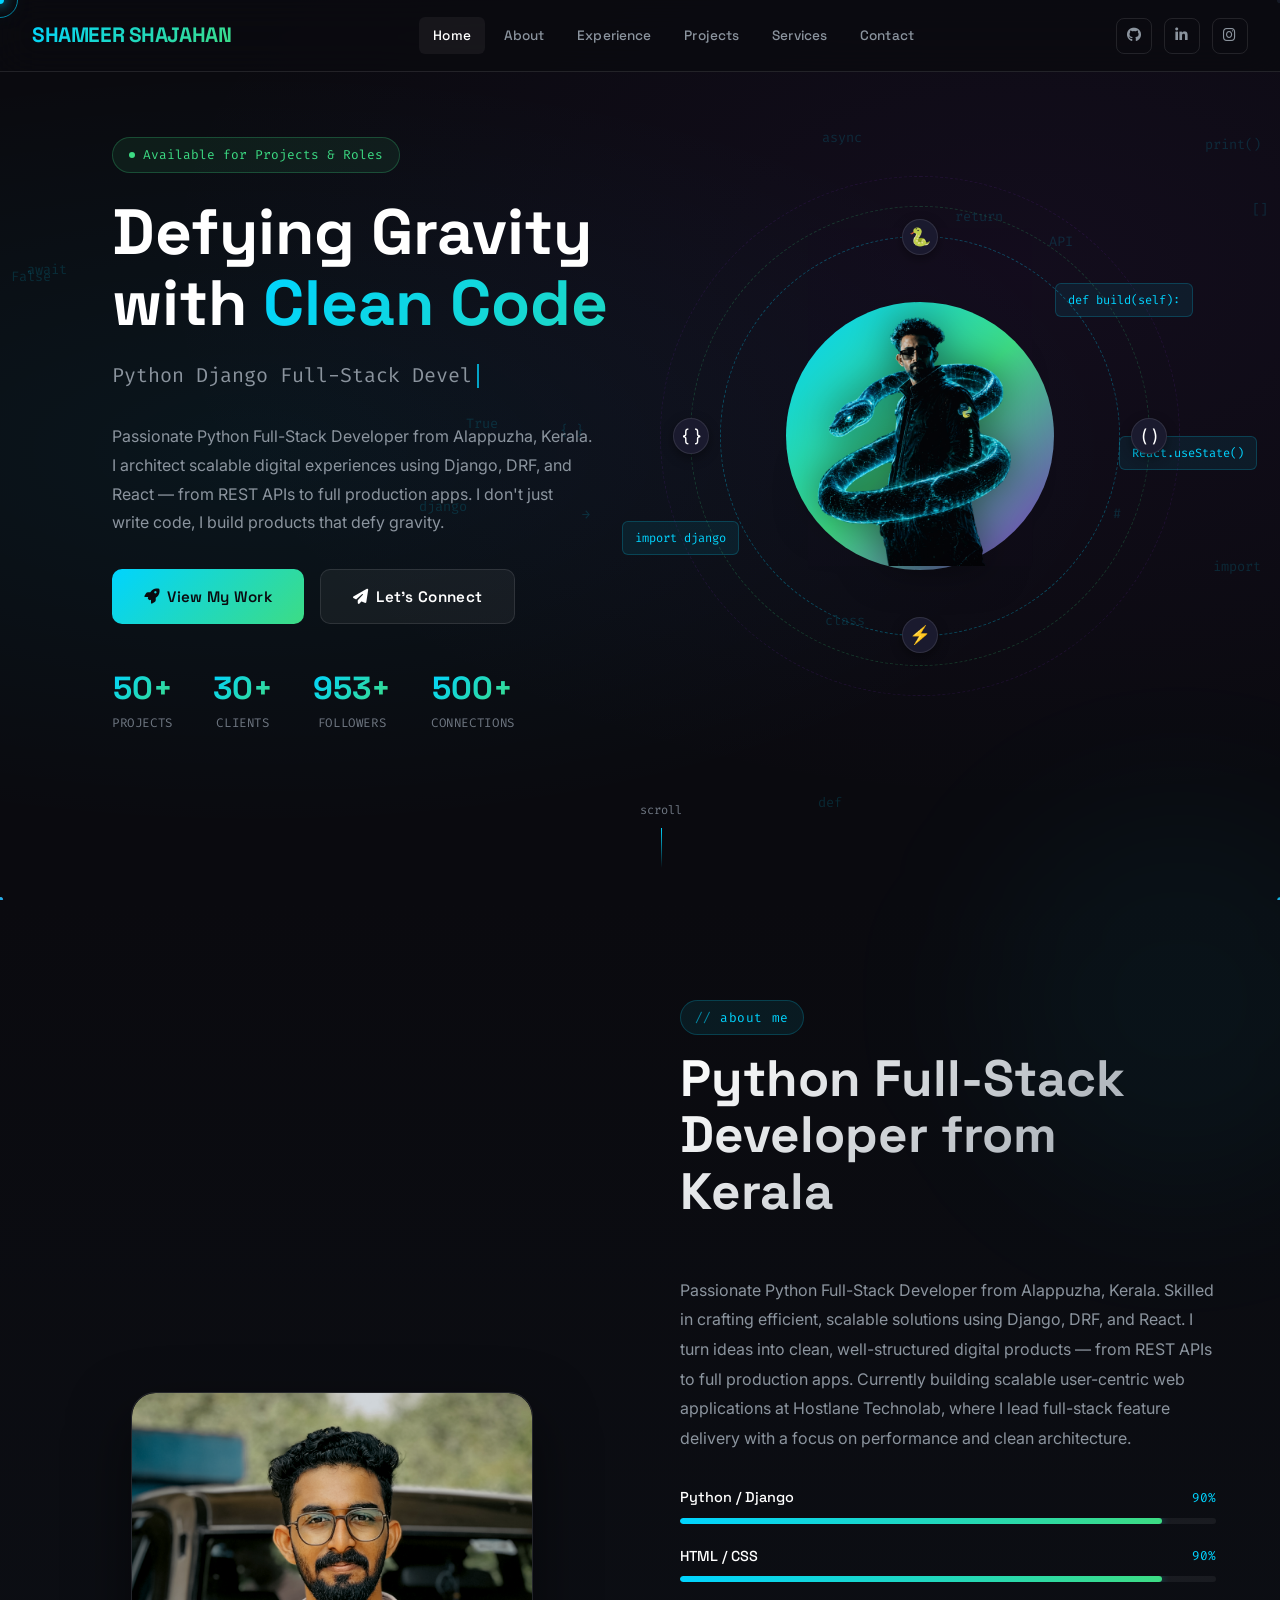
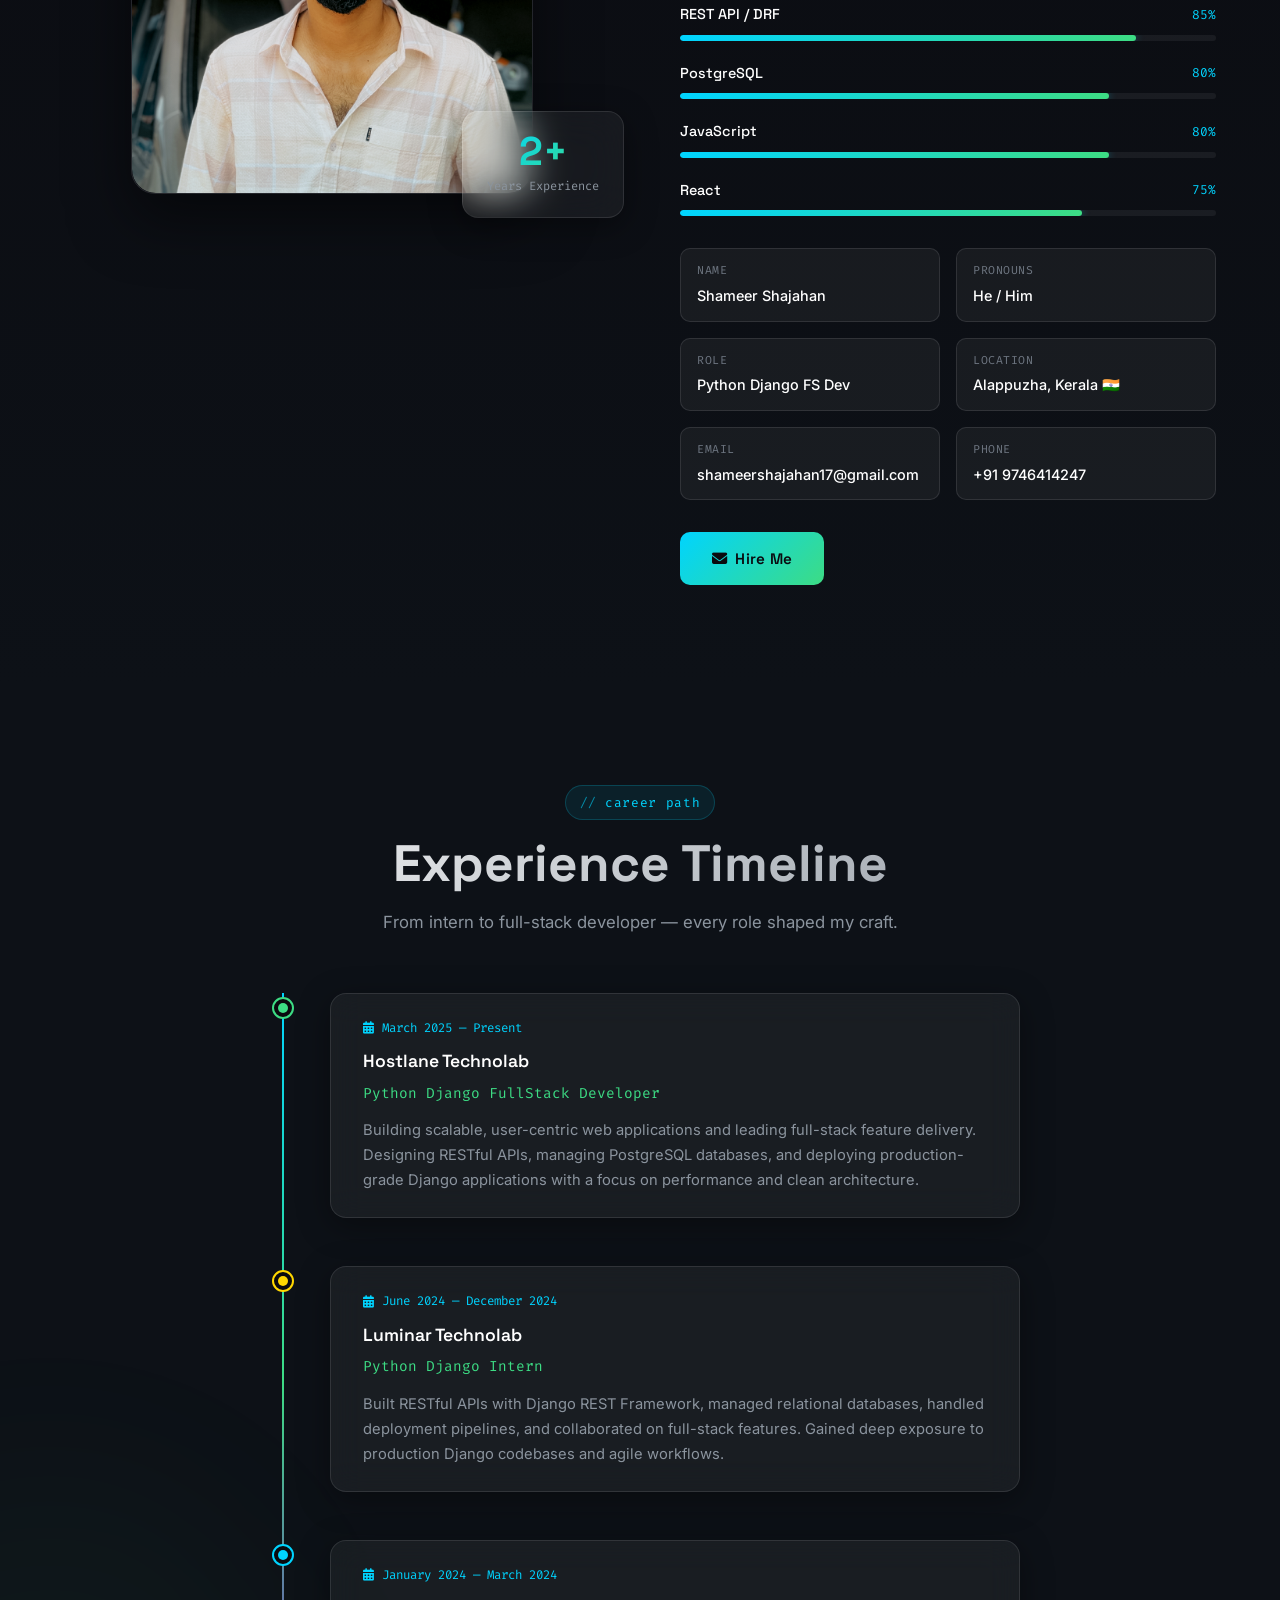
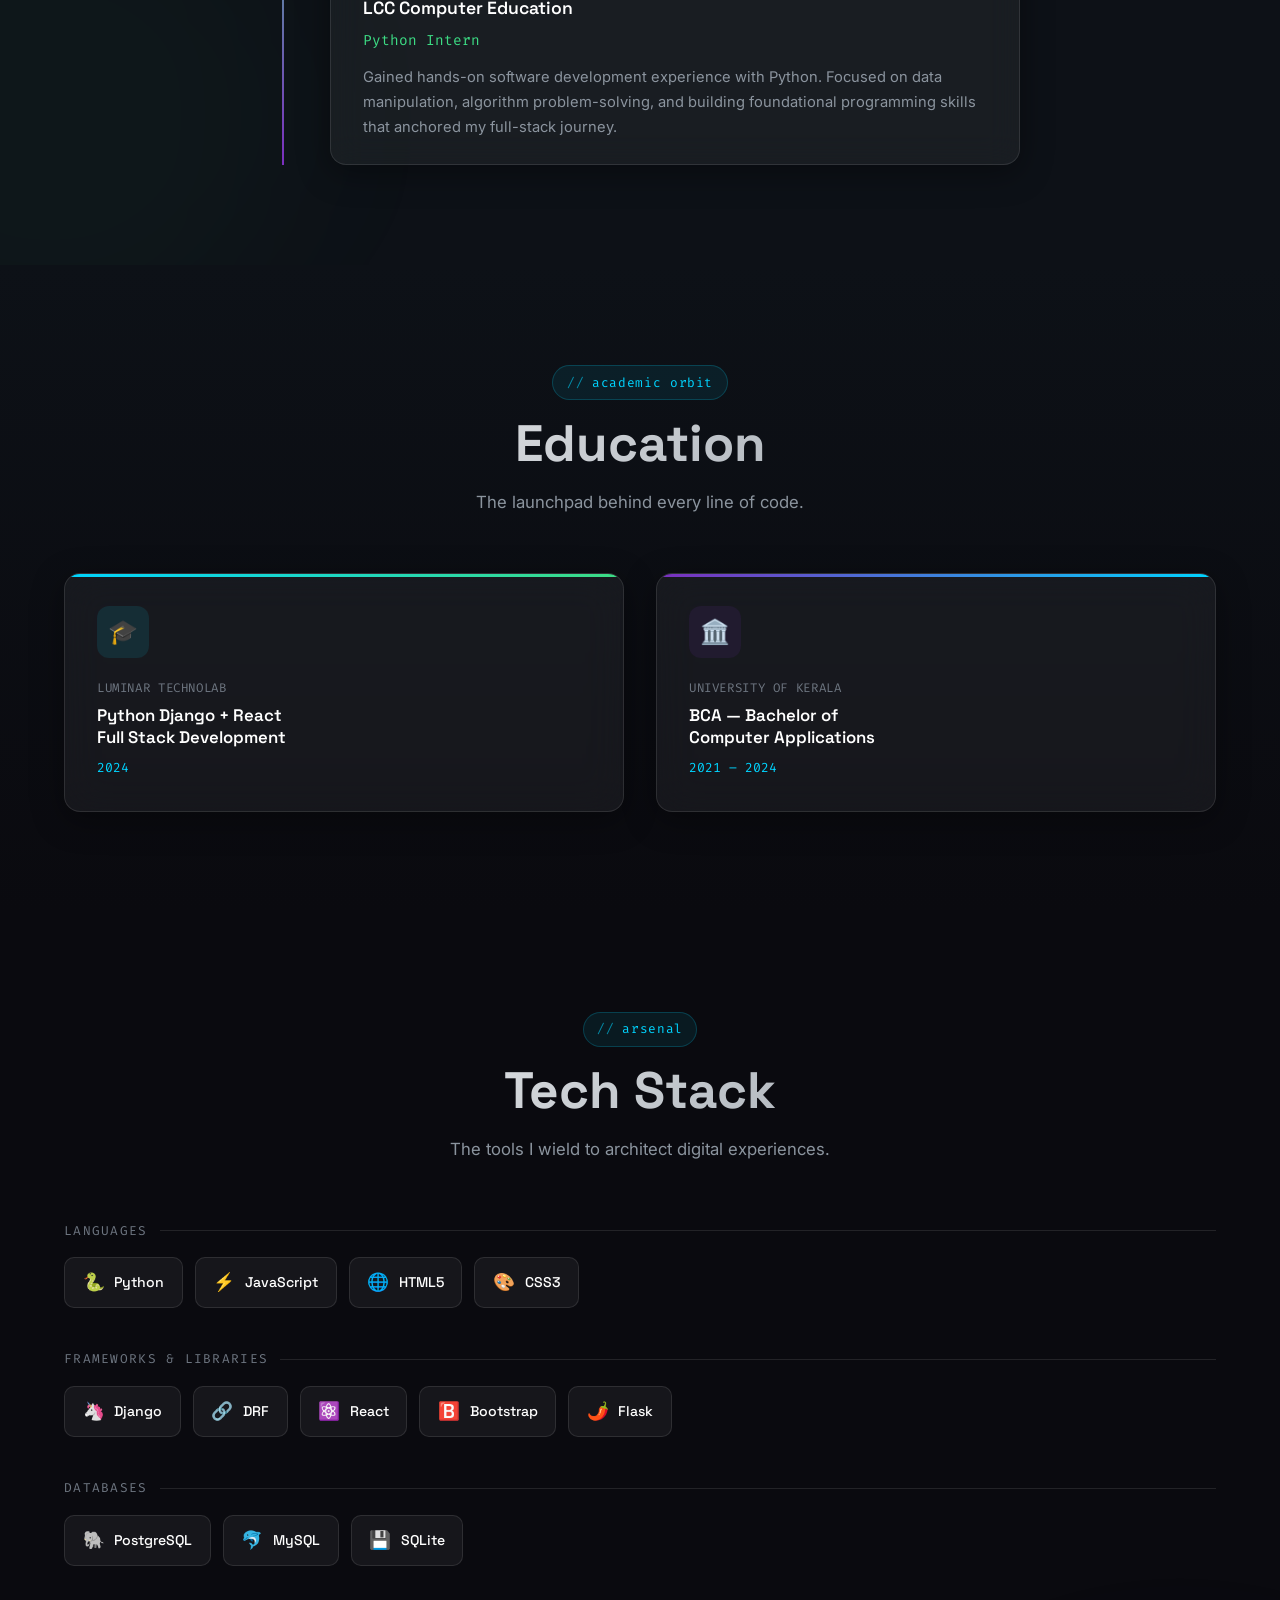
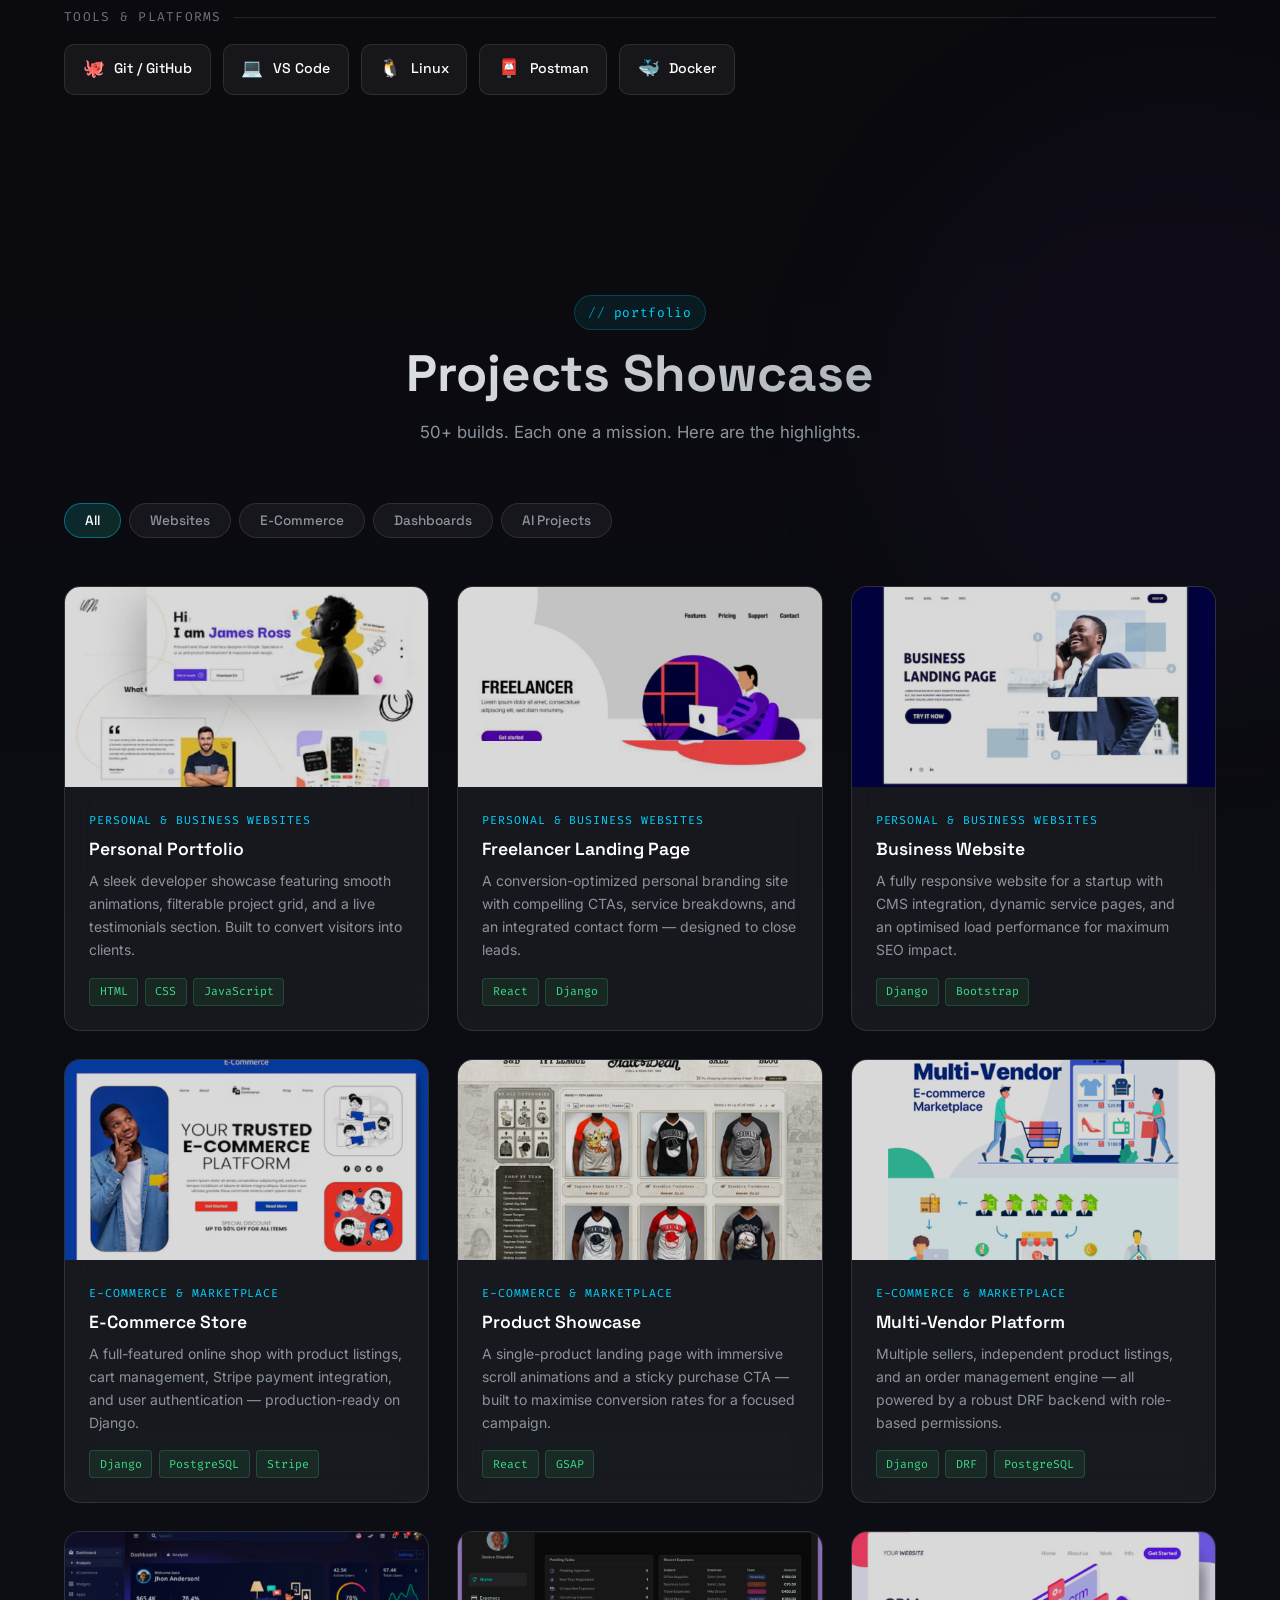
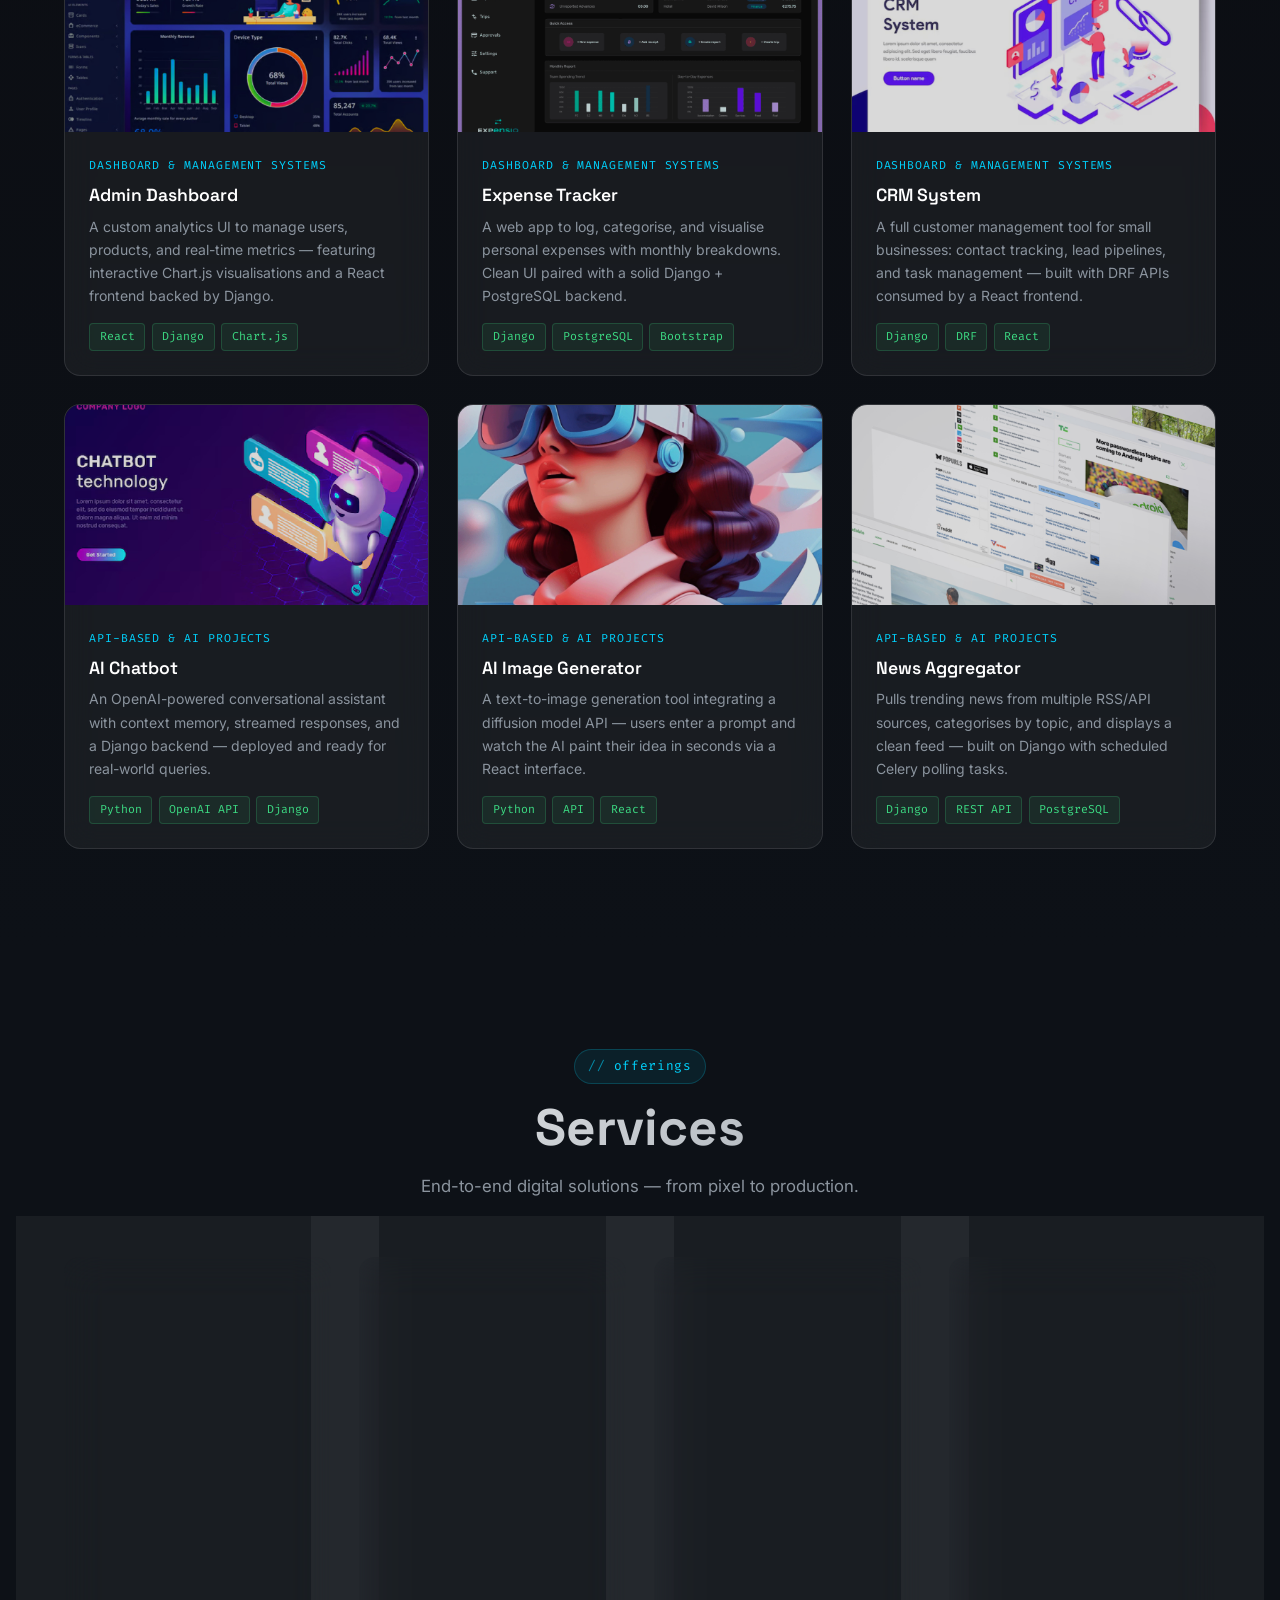
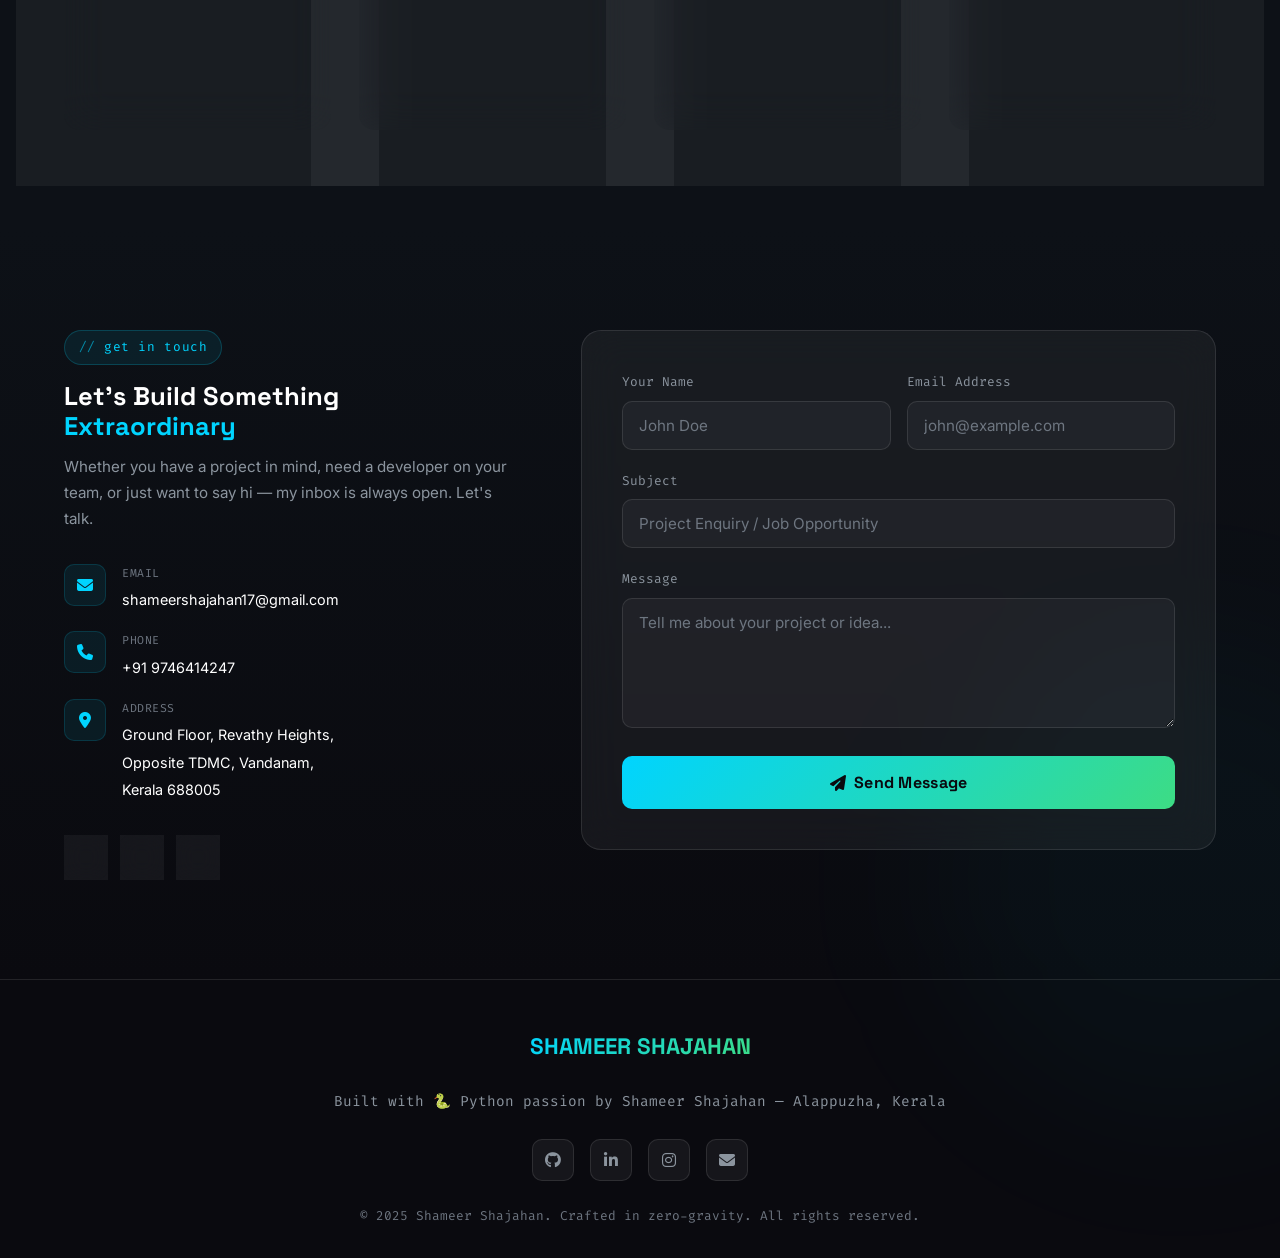
==== commit 6cfb31e7: "Refactor: Antigravity UI implementation, deleted unused bootstrap files, and optimized CSS overlap" ====
--- a/index.html
+++ b/index.html
@@ -1,1208 +1,990 @@
 <!DOCTYPE html>
 <html lang="en">
-
 <head>
   <meta charset="utf-8">
-  <meta content="width=device-width, initial-scale=1.0" name="viewport">
-  <title>shameer shajahan</title>
-  <meta name="description" content="">
-  <meta name="keywords" content="">
-
-  <!-- Favicons -->
-  <!-- <link href="assets/img/favicon.png" rel="icon"> -->
-  <link href="assets/img/apple-touch-icon.png" rel="apple-touch-icon">
+  <meta name="viewport" content="width=device-width, initial-scale=1.0">
+  <title>Shameer Shajahan | Python Django Full-Stack Developer — Kerala, India</title>
+  <meta name="description" content="Shameer Shajahan — Python Django Full-Stack Developer from Alappuzha, Kerala, India. Building scalable web apps, REST APIs & digital products. 50+ Projects, 30+ Clients.">
+  <meta name="keywords" content="Python Django developer Kerala, hire Django developer India, full stack developer portfolio, Shameer Shajahan, Django React developer Alappuzha">
+  <meta property="og:title" content="Shameer Shajahan | Python Django Full-Stack Developer">
+  <meta property="og:description" content="Building scalable web apps from Kerala to the Cloud. 50+ Projects, 30+ Clients.">
+  <meta name="author" content="Shameer Shajahan">
 
   <!-- Fonts -->
-  <link href="https://fonts.googleapis.com" rel="preconnect">
-  <link href="https://fonts.gstatic.com" rel="preconnect" crossorigin>
-  <link
-    href="https://fonts.googleapis.com/css2?family=Roboto:ital,wght@0,100;0,300;0,400;0,500;0,700;0,900;1,100;1,300;1,400;1,500;1,700;1,900&family=Noto+Sans:ital,wght@0,100;0,200;0,300;0,400;0,500;0,600;0,700;0,800;0,900;1,100;1,200;1,300;1,400;1,500;1,600;1,700;1,800;1,900&family=Questrial:wght@400&display=swap"
-    rel="stylesheet">
-
-  <!-- Vendor CSS Files -->
-  <link href="assets/vendor/bootstrap/css/bootstrap.min.css" rel="stylesheet">
-  <link href="assets/vendor/bootstrap-icons/bootstrap-icons.css" rel="stylesheet">
-  <link href="assets/vendor/aos/aos.css" rel="stylesheet">
-  <link href="assets/vendor/glightbox/css/glightbox.min.css" rel="stylesheet">
-  <link href="assets/vendor/swiper/swiper-bundle.min.css" rel="stylesheet">
-
-  <!-- Main CSS File -->
-  <link href="assets/css/main.css" rel="stylesheet">
-
-
-  <script src="https://kit.fontawesome.com/a076d05399.js" crossorigin="anonymous"></script>
-  <style>
-      .call-button {
-          /* display: inline-flex;
-          align-items: center; */
-          color: rgb(217, 117, 40);
-          /* padding: 10px 15px; */
-          text-decoration: none;
-          font-size: 18px;
-          /* border-radius: 5px; */
+  <link rel="preconnect" href="https://fonts.googleapis.com">
+  <link rel="preconnect" href="https://fonts.gstatic.com" crossorigin>
+  <link href="https://fonts.googleapis.com/css2?family=Space+Grotesk:wght@300;400;500;600;700&family=Inter:wght@300;400;500;600&family=Fira+Code:wght@400;500&display=swap" rel="stylesheet">
+
+  <!-- Icons -->
+  <link rel="stylesheet" href="https://cdnjs.cloudflare.com/ajax/libs/font-awesome/6.5.0/css/all.min.css">
+
+  <!-- Main CSS -->
+  <link rel="stylesheet" href="assets/css/main.css">
+</head>
+<body>
+
+<!-- Custom Cursor -->
+<div class="cursor-dot" id="cursorDot"></div>
+<div class="cursor-ring" id="cursorRing"></div>
+
+<!-- ==================== NAVBAR ==================== -->
+<nav class="ag-navbar" id="navbar">
+  <a href="#hero" class="nav-logo">SHAMEER SHAJAHAN</a>
+
+  <div class="nav-links" id="navLinks">
+    <a href="#hero" class="active">Home</a>
+    <a href="#about">About</a>
+    <a href="#experience">Experience</a>
+    <a href="#projects">Projects</a>
+    <a href="#services">Services</a>
+    <a href="#contact">Contact</a>
+  </div>
+
+  <div class="nav-social">
+    <a href="https://github.com/shameer-shajahan" target="_blank" title="GitHub"><i class="fab fa-github"></i></a>
+    <a href="https://www.linkedin.com/in/shameershajahan17/" target="_blank" title="LinkedIn"><i class="fab fa-linkedin-in"></i></a>
+    <a href="https://www.instagram.com/_.shameer/" target="_blank" title="Instagram"><i class="fab fa-instagram"></i></a>
+  </div>
+
+  <div class="nav-hamburger" id="hamburger" onclick="toggleMobileNav()">
+    <span></span><span></span><span></span>
+  </div>
+</nav>
+
+<!-- Mobile Nav -->
+<div class="mobile-nav" id="mobileNav">
+  <a href="#hero" onclick="toggleMobileNav()">Home</a>
+  <a href="#about" onclick="toggleMobileNav()">About</a>
+  <a href="#experience" onclick="toggleMobileNav()">Experience</a>
+  <a href="#projects" onclick="toggleMobileNav()">Projects</a>
+  <a href="#services" onclick="toggleMobileNav()">Services</a>
+  <a href="#contact" onclick="toggleMobileNav()">Contact</a>
+</div>
+
+<!-- ==================== HERO ==================== -->
+<section id="hero">
+  <canvas id="particles-canvas"></canvas>
+
+  <!-- Floating background particles (code symbols) -->
+  <div id="particle-syms"></div>
+
+  <div class="container">
+    <div class="hero-grid">
+
+      <!-- Text Column -->
+      <div class="hero-text">
+        <div class="hero-badge">
+          <span class="dot"></span>
+          Available for Projects &amp; Roles
+        </div>
+
+        <h1 class="hero-headline">
+          Defying Gravity<br>
+          with <span class="gradient-text">Clean Code</span>
+        </h1>
+
+        <div class="hero-typing-wrap">
+          <span id="typed-text"></span><span class="typed-cursor">|</span>
+        </div>
+
+        <p class="hero-bio">
+          Passionate Python Full-Stack Developer from Alappuzha, Kerala. I architect scalable digital experiences using Django, DRF, and React — from REST APIs to full production apps. I don't just write code, I build products that defy gravity.
+        </p>
+
+        <div class="hero-ctas">
+          <a href="#projects" class="btn-primary">
+            <i class="fas fa-rocket"></i> View My Work
+          </a>
+          <a href="#contact" class="btn-secondary">
+            <i class="fas fa-paper-plane"></i> Let's Connect
+          </a>
+        </div>
+
+        <div class="hero-stats">
+          <div class="stat-item">
+            <span class="stat-num" data-target="50">0</span>
+            <span class="stat-label">Projects</span>
+          </div>
+          <div class="stat-item">
+            <span class="stat-num" data-target="30">0</span>
+            <span class="stat-label">Clients</span>
+          </div>
+          <div class="stat-item">
+            <span class="stat-num" data-target="953">0</span>
+            <span class="stat-label">Followers</span>
+          </div>
+          <div class="stat-item">
+            <span class="stat-num" data-target="500">0</span>
+            <span class="stat-label">Connections</span>
+          </div>
+        </div>
+      </div>
+
+      <!-- Visual Column -->
+      <div class="hero-visual">
+        <div class="profile-orb">
+          <div class="orbit-ring-1">
+            <div class="orbit-dot" style="position:absolute;top:-18px;left:50%;transform:translateX(-50%);">🐍</div>
+            <div class="orbit-dot" style="position:absolute;bottom:-18px;left:50%;transform:translateX(-50%);">⚡</div>
+          </div>
+          <div class="orbit-ring-2">
+            <div class="orbit-dot" style="position:absolute;left:-18px;top:50%;transform:translateY(-50%);">{ }</div>
+            <div class="orbit-dot" style="position:absolute;right:-18px;top:50%;transform:translateY(-50%);">( )</div>
+          </div>
+          <div class="orbit-ring-3"></div>
+
+          <div class="profile-photo-wrap">
+            <img src="./assets/img/profile/2.png" alt="Shameer Shajahan — Python Django Developer">
+          </div>
+        </div>
+
+        <!-- Floating code chips -->
+        <div class="code-chip" style="top:5%;right:-5%;">def build(self):</div>
+        <div class="code-chip" style="bottom:15%;left:-10%;">import django</div>
+        <div class="code-chip" style="bottom:40%;right:-18%;">React.useState()</div>
+      </div>
+
+    </div>
+  </div>
+
+  <div class="scroll-indicator">
+    <span>scroll</span>
+    <div class="scroll-line"></div>
+  </div>
+</section>
+
+<!-- ==================== ABOUT ==================== -->
+<section id="about">
+  <!-- bg decoration -->
+  <div class="bg-orb" style="width:400px;height:400px;background:rgba(0,212,255,0.04);top:-100px;right:-100px;"></div>
+
+  <div class="container">
+    <div class="about-grid">
+
+      <!-- Left: Photo Card -->
+      <div class="about-visual reveal-left">
+        <div class="about-img-card">
+          <img src="assets/img/profile/profile-square-2.png" alt="Shameer Shajahan professional passport profile">
+        </div>
+        <div class="about-stats-float glass-card" style="padding:1.25rem 1.5rem;">
+          <div class="big-num">2+</div>
+          <div class="big-label">Years Experience</div>
+        </div>
+      </div>
+
+      <!-- Right: Content -->
+      <div class="about-content reveal-right">
+        <div class="section-head">
+          <span class="section-tag">about me</span>
+          <h2 class="section-title">Python Full-Stack<br>Developer from Kerala</h2>
+        </div>
+
+        <p class="about-bio">
+          Passionate Python Full-Stack Developer from Alappuzha, Kerala. Skilled in crafting efficient, scalable solutions using Django, DRF, and React. I turn ideas into clean, well-structured digital products — from REST APIs to full production apps. Currently building scalable user-centric web applications at Hostlane Technolab, where I lead full-stack feature delivery with a focus on performance and clean architecture.
+        </p>
+
+        <!-- Skill Bars -->
+        <div class="skill-bars">
+          <div class="skill-item">
+            <div class="skill-header">
+              <span class="skill-name">Python / Django</span>
+              <span class="skill-pct">90%</span>
+            </div>
+            <div class="skill-track"><div class="skill-fill" data-width="90"></div></div>
+          </div>
+          <div class="skill-item">
+            <div class="skill-header">
+              <span class="skill-name">HTML / CSS</span>
+              <span class="skill-pct">90%</span>
+            </div>
+            <div class="skill-track"><div class="skill-fill" data-width="90"></div></div>
+          </div>
+          <div class="skill-item">
+            <div class="skill-header">
+              <span class="skill-name">REST API / DRF</span>
+              <span class="skill-pct">85%</span>
+            </div>
+            <div class="skill-track"><div class="skill-fill" data-width="85"></div></div>
+          </div>
+          <div class="skill-item">
+            <div class="skill-header">
+              <span class="skill-name">PostgreSQL</span>
+              <span class="skill-pct">80%</span>
+            </div>
+            <div class="skill-track"><div class="skill-fill" data-width="80"></div></div>
+          </div>
+          <div class="skill-item">
+            <div class="skill-header">
+              <span class="skill-name">JavaScript</span>
+              <span class="skill-pct">80%</span>
+            </div>
+            <div class="skill-track"><div class="skill-fill" data-width="80"></div></div>
+          </div>
+          <div class="skill-item">
+            <div class="skill-header">
+              <span class="skill-name">React</span>
+              <span class="skill-pct">75%</span>
+            </div>
+            <div class="skill-track"><div class="skill-fill" data-width="75"></div></div>
+          </div>
+        </div>
+
+        <!-- Info Grid -->
+        <div class="info-grid">
+          <div class="info-chip">
+            <span class="ic-label">Name</span>
+            <span class="ic-val">Shameer Shajahan</span>
+          </div>
+          <div class="info-chip">
+            <span class="ic-label">Pronouns</span>
+            <span class="ic-val">He / Him</span>
+          </div>
+          <div class="info-chip">
+            <span class="ic-label">Role</span>
+            <span class="ic-val">Python Django FS Dev</span>
+          </div>
+          <div class="info-chip">
+            <span class="ic-label">Location</span>
+            <span class="ic-val">Alappuzha, Kerala 🇮🇳</span>
+          </div>
+          <div class="info-chip">
+            <span class="ic-label">Email</span>
+            <span class="ic-val">shameershajahan17@gmail.com</span>
+          </div>
+          <div class="info-chip">
+            <span class="ic-label">Phone</span>
+            <span class="ic-val">+91 9746414247</span>
+          </div>
+        </div>
+
+        <div style="margin-top:2rem;">
+          <a href="#contact" class="btn-primary"><i class="fas fa-envelope"></i> Hire Me</a>
+        </div>
+      </div>
+
+    </div>
+  </div>
+</section>
+
+<!-- ==================== EXPERIENCE ==================== -->
+<section id="experience">
+  <div class="bg-orb" style="width:500px;height:500px;background:rgba(61,220,132,0.03);bottom:-100px;left:-200px;"></div>
+
+  <div class="container">
+    <div class="section-head centered reveal">
+      <span class="section-tag">career path</span>
+      <h2 class="section-title">Experience Timeline</h2>
+      <p class="section-subtitle">From intern to full-stack developer — every role shaped my craft.</p>
+    </div>
+
+    <div class="timeline-container">
+      <div class="timeline-line"></div>
+
+      <div class="timeline-item reveal">
+        <div class="tl-dot"></div>
+        <div class="tl-card glass-card" style="animation-delay:0s">
+          <div class="tl-period"><i class="fas fa-calendar-alt"></i> March 2025 — Present</div>
+          <div class="tl-company">Hostlane Technolab</div>
+          <div class="tl-role">Python Django FullStack Developer</div>
+          <p class="tl-desc">Building scalable, user-centric web applications and leading full-stack feature delivery. Designing RESTful APIs, managing PostgreSQL databases, and deploying production-grade Django applications with a focus on performance and clean architecture.</p>
+        </div>
+      </div>
+
+      <div class="timeline-item reveal">
+        <div class="tl-dot"></div>
+        <div class="tl-card glass-card" style="animation-delay:1s">
+          <div class="tl-period"><i class="fas fa-calendar-alt"></i> June 2024 — December 2024</div>
+          <div class="tl-company">Luminar Technolab</div>
+          <div class="tl-role">Python Django Intern</div>
+          <p class="tl-desc">Built RESTful APIs with Django REST Framework, managed relational databases, handled deployment pipelines, and collaborated on full-stack features. Gained deep exposure to production Django codebases and agile workflows.</p>
+        </div>
+      </div>
+
+      <div class="timeline-item reveal">
+        <div class="tl-dot"></div>
+        <div class="tl-card glass-card" style="animation-delay:2s">
+          <div class="tl-period"><i class="fas fa-calendar-alt"></i> January 2024 — March 2024</div>
+          <div class="tl-company">LCC Computer Education</div>
+          <div class="tl-role">Python Intern</div>
+          <p class="tl-desc">Gained hands-on software development experience with Python. Focused on data manipulation, algorithm problem-solving, and building foundational programming skills that anchored my full-stack journey.</p>
+        </div>
+      </div>
+    </div>
+  </div>
+</section>
+
+<!-- ==================== EDUCATION ==================== -->
+<section id="education">
+  <div class="container">
+    <div class="section-head centered reveal">
+      <span class="section-tag">academic orbit</span>
+      <h2 class="section-title">Education</h2>
+      <p class="section-subtitle">The launchpad behind every line of code.</p>
+    </div>
+
+    <div class="edu-grid">
+      <div class="edu-card glass-card reveal" style="--delay:0s">
+        <div class="edu-icon">🎓</div>
+        <div class="edu-institution">Luminar Technolab</div>
+        <div class="edu-degree">Python Django + React<br>Full Stack Development</div>
+        <div class="edu-year">2024</div>
+      </div>
+
+      <div class="edu-card glass-card reveal" style="--delay:0.2s">
+        <div class="edu-icon">🏛️</div>
+        <div class="edu-institution">University of Kerala</div>
+        <div class="edu-degree">BCA — Bachelor of<br>Computer Applications</div>
+        <div class="edu-year">2021 – 2024</div>
+      </div>
+    </div>
+  </div>
+</section>
+
+<!-- ==================== TECH STACK ==================== -->
+<section id="tech">
+  <div class="container">
+    <div class="section-head centered reveal">
+      <span class="section-tag">arsenal</span>
+      <h2 class="section-title">Tech Stack</h2>
+      <p class="section-subtitle">The tools I wield to architect digital experiences.</p>
+    </div>
+
+    <div class="tech-categories reveal">
+      <div>
+        <div class="tech-category-title">Languages</div>
+        <div class="tech-chips">
+          <div class="tech-chip" style="--dur:4s;--delay:0s"><span class="chip-icon">🐍</span>Python</div>
+          <div class="tech-chip" style="--dur:5s;--delay:0.3s"><span class="chip-icon">⚡</span>JavaScript</div>
+          <div class="tech-chip" style="--dur:4.5s;--delay:0.6s"><span class="chip-icon">🌐</span>HTML5</div>
+          <div class="tech-chip" style="--dur:5.5s;--delay:0.9s"><span class="chip-icon">🎨</span>CSS3</div>
+        </div>
+      </div>
+      <div>
+        <div class="tech-category-title">Frameworks &amp; Libraries</div>
+        <div class="tech-chips">
+          <div class="tech-chip" style="--dur:4s;--delay:0.2s"><span class="chip-icon">🦄</span>Django</div>
+          <div class="tech-chip" style="--dur:5s;--delay:0.5s"><span class="chip-icon">🔗</span>DRF</div>
+          <div class="tech-chip" style="--dur:4.5s;--delay:0.8s"><span class="chip-icon">⚛️</span>React</div>
+          <div class="tech-chip" style="--dur:5.5s;--delay:1.1s"><span class="chip-icon">🅱️</span>Bootstrap</div>
+          <div class="tech-chip" style="--dur:4s;--delay:1.4s"><span class="chip-icon">🌶️</span>Flask</div>
+        </div>
+      </div>
+      <div>
+        <div class="tech-category-title">Databases</div>
+        <div class="tech-chips">
+          <div class="tech-chip" style="--dur:4.5s;--delay:0s"><span class="chip-icon">🐘</span>PostgreSQL</div>
+          <div class="tech-chip" style="--dur:5s;--delay:0.4s"><span class="chip-icon">🐬</span>MySQL</div>
+          <div class="tech-chip" style="--dur:4s;--delay:0.8s"><span class="chip-icon">💾</span>SQLite</div>
+        </div>
+      </div>
+      <div>
+        <div class="tech-category-title">Tools &amp; Platforms</div>
+        <div class="tech-chips">
+          <div class="tech-chip" style="--dur:5.5s;--delay:0s"><span class="chip-icon">🐙</span>Git / GitHub</div>
+          <div class="tech-chip" style="--dur:4s;--delay:0.3s"><span class="chip-icon">💻</span>VS Code</div>
+          <div class="tech-chip" style="--dur:5s;--delay:0.6s"><span class="chip-icon">🐧</span>Linux</div>
+          <div class="tech-chip" style="--dur:4.5s;--delay:0.9s"><span class="chip-icon">📮</span>Postman</div>
+          <div class="tech-chip" style="--dur:5s;--delay:1.2s"><span class="chip-icon">🐳</span>Docker</div>
+        </div>
+      </div>
+    </div>
+  </div>
+</section>
+
+<!-- ==================== PROJECTS ==================== -->
+<section id="projects">
+  <div class="bg-orb" style="width:600px;height:600px;background:rgba(123,47,190,0.04);top:-100px;right:-200px;"></div>
+
+  <div class="container">
+    <div class="section-head centered reveal">
+      <span class="section-tag">portfolio</span>
+      <h2 class="section-title">Projects Showcase</h2>
+      <p class="section-subtitle">50+ builds. Each one a mission. Here are the highlights.</p>
+    </div>
+
+    <div class="filter-tabs reveal">
+      <button class="filter-tab active" onclick="filterProjects('all', this)">All</button>
+      <button class="filter-tab" onclick="filterProjects('website', this)">Websites</button>
+      <button class="filter-tab" onclick="filterProjects('ecommerce', this)">E-Commerce</button>
+      <button class="filter-tab" onclick="filterProjects('dashboard', this)">Dashboards</button>
+      <button class="filter-tab" onclick="filterProjects('ai', this)">AI Projects</button>
+    </div>
+
+    <div class="projects-grid" id="projectsGrid">
+
+      <!-- Websites -->
+      <div class="project-card" data-cat="website" style="--dur:5s;--delay:0s">
+        <img class="project-img" src="assets/img/portfolio/portfolio.jpg" alt="Personal Portfolio" onerror="this.style.display='none'">
+        <div class="project-body">
+          <div class="project-category">Personal &amp; Business Websites</div>
+          <div class="project-name">Personal Portfolio</div>
+          <p class="project-desc">A sleek developer showcase featuring smooth animations, filterable project grid, and a live testimonials section. Built to convert visitors into clients.</p>
+          <div class="project-tags">
+            <span class="project-tag">HTML</span>
+            <span class="project-tag">CSS</span>
+            <span class="project-tag">JavaScript</span>
+          </div>
+        </div>
+      </div>
+
+      <div class="project-card" data-cat="website" style="--dur:6s;--delay:0.3s">
+        <img class="project-img" src="assets/img/portfolio/freelancer.jpg" alt="Freelancer Landing Page" onerror="this.style.display='none'">
+        <div class="project-body">
+          <div class="project-category">Personal &amp; Business Websites</div>
+          <div class="project-name">Freelancer Landing Page</div>
+          <p class="project-desc">A conversion-optimized personal branding site with compelling CTAs, service breakdowns, and an integrated contact form — designed to close leads.</p>
+          <div class="project-tags">
+            <span class="project-tag">React</span>
+            <span class="project-tag">Django</span>
+          </div>
+        </div>
+      </div>
+
+      <div class="project-card" data-cat="website" style="--dur:5.5s;--delay:0.6s">
+        <img class="project-img" src="assets/img/portfolio/business.jpg" alt="Business Website" onerror="this.style.display='none'">
+        <div class="project-body">
+          <div class="project-category">Personal &amp; Business Websites</div>
+          <div class="project-name">Business Website</div>
+          <p class="project-desc">A fully responsive website for a startup with CMS integration, dynamic service pages, and an optimised load performance for maximum SEO impact.</p>
+          <div class="project-tags">
+            <span class="project-tag">Django</span>
+            <span class="project-tag">Bootstrap</span>
+          </div>
+        </div>
+      </div>
+
+      <!-- E-Commerce -->
+      <div class="project-card" data-cat="ecommerce" style="--dur:5s;--delay:0.2s">
+        <img class="project-img" src="assets/img/portfolio/ecommerce.jpg" alt="E-Commerce Store" onerror="this.style.display='none'">
+        <div class="project-body">
+          <div class="project-category">E-Commerce &amp; Marketplace</div>
+          <div class="project-name">E-Commerce Store</div>
+          <p class="project-desc">A full-featured online shop with product listings, cart management, Stripe payment integration, and user authentication — production-ready on Django.</p>
+          <div class="project-tags">
+            <span class="project-tag">Django</span>
+            <span class="project-tag">PostgreSQL</span>
+            <span class="project-tag">Stripe</span>
+          </div>
+        </div>
+      </div>
+
+      <div class="project-card" data-cat="ecommerce" style="--dur:6s;--delay:0.5s">
+        <img class="project-img" src="assets/img/portfolio/product showcase.jpg" alt="Product Showcase" onerror="this.style.display='none'">
+        <div class="project-body">
+          <div class="project-category">E-Commerce &amp; Marketplace</div>
+          <div class="project-name">Product Showcase</div>
+          <p class="project-desc">A single-product landing page with immersive scroll animations and a sticky purchase CTA — built to maximise conversion rates for a focused campaign.</p>
+          <div class="project-tags">
+            <span class="project-tag">React</span>
+            <span class="project-tag">GSAP</span>
+          </div>
+        </div>
+      </div>
+
+      <div class="project-card" data-cat="ecommerce" style="--dur:5.5s;--delay:0.8s">
+        <img class="project-img" src="assets/img/portfolio/multi vendor.jpg" alt="Multi-Vendor Platform" onerror="this.style.display='none'">
+        <div class="project-body">
+          <div class="project-category">E-Commerce &amp; Marketplace</div>
+          <div class="project-name">Multi-Vendor Platform</div>
+          <p class="project-desc">Multiple sellers, independent product listings, and an order management engine — all powered by a robust DRF backend with role-based permissions.</p>
+          <div class="project-tags">
+            <span class="project-tag">Django</span>
+            <span class="project-tag">DRF</span>
+            <span class="project-tag">PostgreSQL</span>
+          </div>
+        </div>
+      </div>
+
+      <!-- Dashboards -->
+      <div class="project-card" data-cat="dashboard" style="--dur:5s;--delay:0.1s">
+        <img class="project-img" src="assets/img/portfolio/admin.jpg" alt="Admin Dashboard" onerror="this.style.display='none'">
+        <div class="project-body">
+          <div class="project-category">Dashboard &amp; Management Systems</div>
+          <div class="project-name">Admin Dashboard</div>
+          <p class="project-desc">A custom analytics UI to manage users, products, and real-time metrics — featuring interactive Chart.js visualisations and a React frontend backed by Django.</p>
+          <div class="project-tags">
+            <span class="project-tag">React</span>
+            <span class="project-tag">Django</span>
+            <span class="project-tag">Chart.js</span>
+          </div>
+        </div>
+      </div>
+
+      <div class="project-card" data-cat="dashboard" style="--dur:6s;--delay:0.4s">
+        <img class="project-img" src="assets/img/portfolio/expense.jpg" alt="Expense Tracker" onerror="this.style.display='none'">
+        <div class="project-body">
+          <div class="project-category">Dashboard &amp; Management Systems</div>
+          <div class="project-name">Expense Tracker</div>
+          <p class="project-desc">A web app to log, categorise, and visualise personal expenses with monthly breakdowns. Clean UI paired with a solid Django + PostgreSQL backend.</p>
+          <div class="project-tags">
+            <span class="project-tag">Django</span>
+            <span class="project-tag">PostgreSQL</span>
+            <span class="project-tag">Bootstrap</span>
+          </div>
+        </div>
+      </div>
+
+      <div class="project-card" data-cat="dashboard" style="--dur:5.5s;--delay:0.7s">
+        <img class="project-img" src="assets/img/portfolio/cmr.jpg" alt="CRM System" onerror="this.style.display='none'">
+        <div class="project-body">
+          <div class="project-category">Dashboard &amp; Management Systems</div>
+          <div class="project-name">CRM System</div>
+          <p class="project-desc">A full customer management tool for small businesses: contact tracking, lead pipelines, and task management — built with DRF APIs consumed by a React frontend.</p>
+          <div class="project-tags">
+            <span class="project-tag">Django</span>
+            <span class="project-tag">DRF</span>
+            <span class="project-tag">React</span>
+          </div>
+        </div>
+      </div>
+
+      <!-- AI -->
+      <div class="project-card" data-cat="ai" style="--dur:5s;--delay:0.2s">
+        <img class="project-img" src="assets/img/portfolio/ai chat bot.jpg" alt="AI Chatbot" onerror="this.style.display='none'">
+        <div class="project-body">
+          <div class="project-category">API-Based &amp; AI Projects</div>
+          <div class="project-name">AI Chatbot</div>
+          <p class="project-desc">An OpenAI-powered conversational assistant with context memory, streamed responses, and a Django backend — deployed and ready for real-world queries.</p>
+          <div class="project-tags">
+            <span class="project-tag">Python</span>
+            <span class="project-tag">OpenAI API</span>
+            <span class="project-tag">Django</span>
+          </div>
+        </div>
+      </div>
+
+      <div class="project-card" data-cat="ai" style="--dur:6s;--delay:0.5s">
+        <img class="project-img" src="assets/img/portfolio/ai image.jpg" alt="AI Image Generator" onerror="this.style.display='none'">
+        <div class="project-body">
+          <div class="project-category">API-Based &amp; AI Projects</div>
+          <div class="project-name">AI Image Generator</div>
+          <p class="project-desc">A text-to-image generation tool integrating a diffusion model API — users enter a prompt and watch the AI paint their idea in seconds via a React interface.</p>
+          <div class="project-tags">
+            <span class="project-tag">Python</span>
+            <span class="project-tag">API</span>
+            <span class="project-tag">React</span>
+          </div>
+        </div>
+      </div>
+
+      <div class="project-card" data-cat="ai" style="--dur:5.5s;--delay:0.8s">
+        <img class="project-img" src="assets/img/portfolio/new.jpg" alt="News Aggregator" onerror="this.style.display='none'">
+        <div class="project-body">
+          <div class="project-category">API-Based &amp; AI Projects</div>
+          <div class="project-name">News Aggregator</div>
+          <p class="project-desc">Pulls trending news from multiple RSS/API sources, categorises by topic, and displays a clean feed — built on Django with scheduled Celery polling tasks.</p>
+          <div class="project-tags">
+            <span class="project-tag">Django</span>
+            <span class="project-tag">REST API</span>
+            <span class="project-tag">PostgreSQL</span>
+          </div>
+        </div>
+      </div>
+
+    </div>
+  </div>
+</section>
+
+<!-- ==================== SERVICES ==================== -->
+<section id="services">
+  <div class="container">
+    <div class="section-head centered reveal">
+      <span class="section-tag">offerings</span>
+      <h2 class="section-title">Services</h2>
+      <p class="section-subtitle">End-to-end digital solutions — from pixel to production.</p>
+    </div>
+
+    <div class="services-grid">
+
+      <div class="service-card glass-card reveal" style="--dur:5s;--delay:0s">
+        <div class="service-icon-wrap">🌐</div>
+        <div class="service-name">Website Development</div>
+        <p class="service-desc">From sleek portfolios to complex business platforms — I build fast, responsive, and SEO-optimised websites that make an instant impact.</p>
+        <div class="service-features">
+          <span class="svc-feat">Custom Business Sites</span>
+          <span class="svc-feat">Personal Portfolios</span>
+          <span class="svc-feat">Landing Pages</span>
+          <span class="svc-feat">E-Commerce Stores</span>
+        </div>
+      </div>
+
+      <div class="service-card glass-card reveal" style="--dur:6s;--delay:0.3s">
+        <div class="service-icon-wrap">🎨</div>
+        <div class="service-name">UI/UX &amp; Frontend</div>
+        <p class="service-desc">Pixel-perfect, animated interfaces that feel alive. I craft responsive, interactive UIs that users love to navigate — no template vibes.</p>
+        <div class="service-features">
+          <span class="svc-feat">Custom UI Designs</span>
+          <span class="svc-feat">Responsive Layouts</span>
+          <span class="svc-feat">Animated Interfaces</span>
+          <span class="svc-feat">React Components</span>
+        </div>
+      </div>
+
+      <div class="service-card glass-card reveal" style="--dur:5.5s;--delay:0.6s">
+        <div class="service-icon-wrap">⚙️</div>
+        <div class="service-name">Backend Development</div>
+        <p class="service-desc">Robust Django APIs, scalable database schemas, and secure auth systems — the invisible engine powering every great product.</p>
+        <div class="service-features">
+          <span class="svc-feat">RESTful API Development</span>
+          <span class="svc-feat">Database Architecture</span>
+          <span class="svc-feat">Auth &amp; Security</span>
+          <span class="svc-feat">Third-Party Integrations</span>
+        </div>
+      </div>
+
+      <div class="service-card glass-card reveal" style="--dur:5s;--delay:0.9s">
+        <div class="service-icon-wrap">🚀</div>
+        <div class="service-name">Performance &amp; SEO</div>
+        <p class="service-desc">Speed, accessibility, and search visibility — I optimise existing apps or bake performance in from the start, so Google and users both love you.</p>
+        <div class="service-features">
+          <span class="svc-feat">Page Speed Optimisation</span>
+          <span class="svc-feat">SEO-Friendly Architecture</span>
+          <span class="svc-feat">Accessibility (WCAG)</span>
+          <span class="svc-feat">Core Web Vitals</span>
+        </div>
+      </div>
+
+    </div>
+  </div>
+</section>
+
+<!-- ==================== CONTACT ==================== -->
+<section id="contact">
+  <div class="bg-orb" style="width:500px;height:500px;background:rgba(0,212,255,0.03);bottom:-150px;right:-150px;"></div>
+
+  <div class="container">
+    <div class="contact-grid">
+
+      <!-- Info Panel -->
+      <div class="contact-info reveal-left">
+        <span class="section-tag">get in touch</span>
+        <h2 class="contact-headline">Let's Build Something<br><span style="color:var(--electric-cyan)">Extraordinary</span></h2>
+        <p class="contact-subtext">Whether you have a project in mind, need a developer on your team, or just want to say hi — my inbox is always open. Let's talk.</p>
+
+        <div class="contact-items">
+          <div class="contact-item">
+            <div class="ci-icon"><i class="fas fa-envelope"></i></div>
+            <div class="ci-text">
+              <label>Email</label>
+              <a href="mailto:shameershajahan17@gmail.com">shameershajahan17@gmail.com</a>
+            </div>
+          </div>
+          <div class="contact-item">
+            <div class="ci-icon"><i class="fas fa-phone"></i></div>
+            <div class="ci-text">
+              <label>Phone</label>
+              <a href="tel:+919746414247">+91 9746414247</a>
+            </div>
+          </div>
+          <div class="contact-item">
+            <div class="ci-icon"><i class="fas fa-map-marker-alt"></i></div>
+            <div class="ci-text">
+              <label>Address</label>
+              <span>Ground Floor, Revathy Heights,<br>Opposite TDMC, Vandanam,<br>Kerala 688005</span>
+            </div>
+          </div>
+        </div>
+
+        <div class="contact-socials">
+          <a href="https://github.com/shameer-shajahan" class="csoc-link" target="_blank" title="GitHub"><i class="fab fa-github"></i></a>
+          <a href="https://www.linkedin.com/in/shameershajahan17/" class="csoc-link" target="_blank" title="LinkedIn"><i class="fab fa-linkedin-in"></i></a>
+          <a href="https://www.instagram.com/_.shameer/" class="csoc-link" target="_blank" title="Instagram"><i class="fab fa-instagram"></i></a>
+        </div>
+      </div>
+
+      <!-- Form -->
+      <div class="contact-form-card reveal-right">
+        <form id="contactForm" onsubmit="handleContactSubmit(event)">
+          <div class="form-row">
+            <div class="form-group">
+              <label for="contact-name">Your Name</label>
+              <input type="text" id="contact-name" name="name" placeholder="John Doe" required>
+            </div>
+            <div class="form-group">
+              <label for="contact-email">Email Address</label>
+              <input type="email" id="contact-email" name="email" placeholder="john@example.com" required>
+            </div>
+          </div>
+          <div class="form-group">
+            <label for="contact-subject">Subject</label>
+            <input type="text" id="contact-subject" name="subject" placeholder="Project Enquiry / Job Opportunity" required>
+          </div>
+          <div class="form-group">
+            <label for="contact-message">Message</label>
+            <textarea id="contact-message" name="message" placeholder="Tell me about your project or idea..." required></textarea>
+          </div>
+          <button type="submit" class="form-submit" id="submitBtn">
+            <i class="fas fa-paper-plane"></i> Send Message
+          </button>
+          <div class="form-msg" id="formMsg"></div>
+        </form>
+      </div>
+
+    </div>
+  </div>
+</section>
+
+<!-- ==================== FOOTER ==================== -->
+<footer>
+  <div class="container">
+    <div class="footer-inner">
+      <div class="footer-logo">SHAMEER SHAJAHAN</div>
+      <p class="footer-tagline">Built with 🐍 Python passion by Shameer Shajahan — Alappuzha, Kerala</p>
+      <div class="footer-socials">
+        <a href="https://github.com/shameer-shajahan" class="footer-soc" target="_blank"><i class="fab fa-github"></i></a>
+        <a href="https://www.linkedin.com/in/shameershajahan17/" class="footer-soc" target="_blank"><i class="fab fa-linkedin-in"></i></a>
+        <a href="https://www.instagram.com/_.shameer/" class="footer-soc" target="_blank"><i class="fab fa-instagram"></i></a>
+        <a href="mailto:shameershajahan17@gmail.com" class="footer-soc"><i class="fas fa-envelope"></i></a>
+      </div>
+      <p class="footer-copy">© 2025 Shameer Shajahan. Crafted in zero-gravity. All rights reserved.</p>
+    </div>
+  </div>
+</footer>
+
+<!-- Back to Top -->
+<button class="back-top" id="backTop" onclick="window.scrollTo({top:0,behavior:'smooth'})">
+  <i class="fas fa-chevron-up"></i>
+</button>
+
+<!-- ==================== SCRIPTS ==================== -->
+<script>
+// ——— Custom Cursor ———
+const dot = document.getElementById('cursorDot');
+const ring = document.getElementById('cursorRing');
+let mx = 0, my = 0, rx = 0, ry = 0;
+document.addEventListener('mousemove', e => { mx = e.clientX; my = e.clientY; dot.style.left = mx+'px'; dot.style.top = my+'px'; });
+(function animateRing() {
+  rx += (mx - rx) * 0.12; ry += (my - ry) * 0.12;
+  ring.style.left = rx+'px'; ring.style.top = ry+'px';
+  requestAnimationFrame(animateRing);
+})();
+document.querySelectorAll('a, button, .tech-chip, .filter-tab, .project-card, .service-card').forEach(el => {
+  el.addEventListener('mouseenter', () => ring.classList.add('hover'));
+  el.addEventListener('mouseleave', () => ring.classList.remove('hover'));
+});
+
+// ——— Navbar scroll ———
+const navbar = document.getElementById('navbar');
+window.addEventListener('scroll', () => {
+  navbar.classList.toggle('scrolled', window.scrollY > 50);
+  document.getElementById('backTop').classList.toggle('visible', window.scrollY > 400);
+  updateActiveNav();
+});
+
+function updateActiveNav() {
+  const sections = document.querySelectorAll('section[id]');
+  const links = document.querySelectorAll('.nav-links a');
+  let current = '';
+  sections.forEach(s => { if (window.scrollY >= s.offsetTop - 120) current = s.id; });
+  links.forEach(l => { l.classList.toggle('active', l.getAttribute('href') === '#' + current); });
+}
+
+// ——— Mobile Nav ———
+function toggleMobileNav() {
+  document.getElementById('mobileNav').classList.toggle('open');
+}
+
+// ——— Typing Animation ———
+const phrases = [
+  'Python Django Full-Stack Developer',
+  'Building Scalable Web Apps',
+  'REST API Architect',
+  'From Kerala to the Cloud 🚀'
+];
+let pi = 0, ci = 0, deleting = false;
+const typedEl = document.getElementById('typed-text');
+function type() {
+  const phrase = phrases[pi];
+  if (!deleting) {
+    typedEl.textContent = phrase.slice(0, ++ci);
+    if (ci === phrase.length) { deleting = true; setTimeout(type, 2000); return; }
+  } else {
+    typedEl.textContent = phrase.slice(0, --ci);
+    if (ci === 0) { deleting = false; pi = (pi + 1) % phrases.length; }
+  }
+  setTimeout(type, deleting ? 50 : 90);
+}
+type();
+
+// ——— Animated Counter ———
+function animateCounters() {
+  document.querySelectorAll('.stat-num').forEach(el => {
+    const target = +el.dataset.target;
+    const step = target / 60;
+    let current = 0;
+    const timer = setInterval(() => {
+      current = Math.min(current + step, target);
+      el.textContent = Math.floor(current) + '+';
+      if (current >= target) clearInterval(timer);
+    }, 25);
+  });
+}
+
+// ——— Scroll Reveal ———
+const revealObserver = new IntersectionObserver((entries) => {
+  entries.forEach((entry, i) => {
+    if (entry.isIntersecting) {
+      setTimeout(() => entry.target.classList.add('visible'), i * 80);
+    }
+  });
+}, { threshold: 0.12 });
+
+document.querySelectorAll('.reveal, .reveal-left, .reveal-right').forEach(el => revealObserver.observe(el));
+
+// ——— Skill Bars ———
+const skillObserver = new IntersectionObserver(entries => {
+  entries.forEach(entry => {
+    if (entry.isIntersecting) {
+      entry.target.querySelectorAll('.skill-fill').forEach(bar => {
+        bar.style.width = bar.dataset.width + '%';
+      });
+      skillObserver.unobserve(entry.target);
+    }
+  });
+}, { threshold: 0.3 });
+const skillSection = document.getElementById('about');
+if (skillSection) skillObserver.observe(skillSection);
+
+// ——— Counter Observer ———
+const counterObserver = new IntersectionObserver(entries => {
+  if (entries[0].isIntersecting) { animateCounters(); counterObserver.disconnect(); }
+}, { threshold: 0.5 });
+counterObserver.observe(document.getElementById('hero'));
+
+// ——— Project Filter ———
+function filterProjects(cat, btn) {
+  document.querySelectorAll('.filter-tab').forEach(t => t.classList.remove('active'));
+  btn.classList.add('active');
+  document.querySelectorAll('.project-card').forEach(card => {
+    const show = cat === 'all' || card.dataset.cat === cat;
+    card.classList.toggle('hidden', !show);
+    if (show) { card.style.animation = 'none'; card.offsetHeight; card.style.animation = ''; }
+  });
+}
+
+// ——— Particle symbols in hero background ———
+const symbols = ['🐍','{ }','( )','def','class','import','return','#','→','[]','django','API','async','await','print()','True','False'];
+const symContainer = document.getElementById('particle-syms');
+symbols.forEach((sym, i) => {
+  const el = document.createElement('div');
+  el.className = 'particle-sym';
+  el.textContent = sym;
+  el.style.setProperty('--dur', (6 + Math.random() * 8) + 's');
+  el.style.setProperty('--del', (Math.random() * 5) + 's');
+  el.style.left = Math.random() * 100 + '%';
+  el.style.top = (10 + Math.random() * 80) + '%';
+  symContainer.appendChild(el);
+});
+symContainer.style.position = 'absolute';
+symContainer.style.inset = '0';
+symContainer.style.zIndex = '0';
+symContainer.style.pointerEvents = 'none';
+symContainer.style.overflow = 'hidden';
+
+// ——— Canvas Particle Field ———
+(function initParticles() {
+  const canvas = document.getElementById('particles-canvas');
+  const ctx = canvas.getContext('2d');
+  let W, H, particles = [];
+
+  function resize() {
+    W = canvas.width = window.innerWidth;
+    H = canvas.height = window.innerHeight;
+  }
+  resize();
+  window.addEventListener('resize', resize);
+
+  const colors = ['rgba(0,212,255,', 'rgba(61,220,132,', 'rgba(123,47,190,'];
+  for (let i = 0; i < 80; i++) {
+    particles.push({
+      x: Math.random() * (window.innerWidth || 1200),
+      y: Math.random() * (window.innerHeight || 800),
+      r: 1 + Math.random() * 2,
+      vx: (Math.random() - 0.5) * 0.4,
+      vy: (Math.random() - 0.5) * 0.4,
+      col: colors[Math.floor(Math.random() * colors.length)],
+      o: 0.2 + Math.random() * 0.5
+    });
+  }
+
+  function draw() {
+    ctx.clearRect(0, 0, W, H);
+    particles.forEach(p => {
+      p.x += p.vx; p.y += p.vy;
+      if (p.x < 0) p.x = W; if (p.x > W) p.x = 0;
+      if (p.y < 0) p.y = H; if (p.y > H) p.y = 0;
+      ctx.beginPath();
+      ctx.arc(p.x, p.y, p.r, 0, Math.PI * 2);
+      ctx.fillStyle = p.col + p.o + ')';
+      ctx.fill();
+    });
+    // Draw connecting lines
+    for (let i = 0; i < particles.length; i++) {
+      for (let j = i + 1; j < particles.length; j++) {
+        const dx = particles[i].x - particles[j].x;
+        const dy = particles[i].y - particles[j].y;
+        const dist = Math.sqrt(dx*dx + dy*dy);
+        if (dist < 120) {
+          ctx.beginPath();
+          ctx.moveTo(particles[i].x, particles[i].y);
+          ctx.lineTo(particles[j].x, particles[j].y);
+          ctx.strokeStyle = 'rgba(0,212,255,' + (0.06 * (1 - dist/120)) + ')';
+          ctx.lineWidth = 0.5;
+          ctx.stroke();
+        }
       }
-      .call-button i {
-          margin-right: 8px;
-      }
-
-      
-
-  </style>
-
-  <!-- for call button -->
-
-  <!-- =======================================================
-  * Template Name: EasyFolio
-  * Template URL: https://bootstrapmade.com/easyfolio-bootstrap-portfolio-template/
-  * Updated: Feb 21 2025 with Bootstrap v5.3.3
-  * Author: BootstrapMade.com
-  * License: https://bootstrapmade.com/license/
-  ======================================================== -->
-</head>
-
-<body class="index-page">
-
-  <header id="header" class="header d-flex align-items-center sticky-top">
-    <div
-      class="header-container container-fluid container-xl position-relative d-flex align-items-center justify-content-between">
-
-      <a href="index.html" class="logo d-flex align-items-center me-auto me-xl-0">
-        <!-- Uncomment the line below if you also wish to use an image logo -->
-        <!-- <img src="assets/img/logo.webp" alt=""> -->
-        <h1 class="sitename">SHAMEER SHAJAHAN</h1>
-      </a>
-
-      <nav id="navmenu" class="navmenu">
-        <ul>
-          <li><a href="#hero" class="active">Home</a></li>
-          <li><a href="#about">About</a></li>
-          <li><a href="#resume">Resume</a></li>
-          <li><a href="#portfolio">Portfolio</a></li>
-          <li><a href="#services">Services</a></li>
-          <!-- <li class="dropdown"><a href="#"><span>Dropdown</span> <i class="bi bi-chevron-down toggle-dropdown"></i></a>
-            <ul>
-              <li><a href="#">Dropdown 1</a></li>
-              <li class="dropdown"><a href="#"><span>Deep Dropdown</span> <i class="bi bi-chevron-down toggle-dropdown"></i></a>
-                <ul>
-                  <li><a href="#">Deep Dropdown 1</a></li>
-                  <li><a href="#">Deep Dropdown 2</a></li>
-                  <li><a href="#">Deep Dropdown 3</a></li>
-                  <li><a href="#">Deep Dropdown 4</a></li>
-                  <li><a href="#">Deep Dropdown 5</a></li>
-                </ul>
-              </li>
-              <li><a href="#">Dropdown 2</a></li>
-              <li><a href="#">Dropdown 3</a></li>
-              <li><a href="#">Dropdown 4</a></li>
-            </ul>
-          </li> -->
-          <li><a href="#contact">Contact</a></li>
-        </ul>
-        <i class="mobile-nav-toggle d-xl-none bi bi-list"></i>
-      </nav>
-
-      <div class="header-social-links">
-        <a href="https://www.linkedin.com/in/shameershajahan17/" class="linkedin"><i class="bi bi-linkedin"></i></a>
-        <a href="https://github.com/shameer-shajahan" class="github"><i class="bi bi-github"></i>
-          <a href="https://www.instagram.com/_.shameer/" class="instagram"><i class="bi bi-instagram"></i></a>
-          <!-- <a href="#" class="twitter"><i class="bi bi-twitter-x"></i></a> -->
-        </a>
-
-      </div>
-
-    </div>
-  </header>
-
-  <main class="main">
-
-    <!-- Hero Section -->
-    <section id="hero" class="hero section">
-
-      <div class="container mt-5 mb-5 pb-5 pt-5" data-aos="fade-up" data-aos-delay="100">
-
-        <div class="row align-items-center content">
-          <div class="col-lg-6" data-aos="fade-up" data-aos-delay="200">
-            <h2>Mastering the Art of Full-Stack Innovation</h2>
-            <p class="lead">Transforming ideas into elegant solutions through creative design and innovative development
-            </p>
-            <div class="cta-buttons" data-aos="fade-up" data-aos-delay="300">
-              <a href="#portfolio" class="btn btn-primary">View My Work</a>
-              <a href="#contact" class="btn btn-outline">Let's Connect</a>
-            </div>
-            <div class="hero-stats" data-aos="fade-up" data-aos-delay="400">
-              <div class="stat-item">
-                <!-- <span class="stat-number">5+</span> -->
-                <!-- <span class="stat-label">Years Experience</span> -->
-              </div>
-              <div class="stat-item">
-                <span class="stat-number">50+</span>
-                <span class="stat-label">Projects Completed</span>
-              </div>
-              <div class="stat-item">
-                <span class="stat-number">30+</span>
-                <span class="stat-label">Happy Clients</span>
-              </div>
-            </div>
-          </div>
-          <div class="col-lg-6">
-            <div class="hero-image">
-              <img src="./assets/img/profile/profile 1.png" alt="Portfolio Hero Image" class="img-fluid"
-                data-aos="zoom-out" data-aos-delay="300">
-              <div class="shape-1"></div>
-              <div class="shape-2"></div>
-            </div>
-          </div>
-        </div>
-
-      </div>
-
-    </section><!-- /Hero Section -->
-
-    <!-- About Section -->
-    <section id="about" class="about section light-background">
-
-      <!-- Section Title -->
-      <div class="container section-title" data-aos="fade-up">
-        <h2>About</h2>
-        <div class="title-shape">
-          <svg viewBox="0 0 200 20" xmlns="http://www.w3.org/2000/svg">
-            <path d="M 0,10 C 40,0 60,20 100,10 C 140,0 160,20 200,10" fill="none" stroke="currentColor"
-              stroke-width="2"></path>
-          </svg>
-        </div>
-        <p>Transforming Ideas into Impactful Digital Experiences</p>
-      </div><!-- End Section Title -->
-
-      <div class="container" data-aos="fade-up" data-aos-delay="100">
-
-        <div class="row align-items-center">
-          <div class="col-lg-6 position-relative" data-aos="fade-right" data-aos-delay="200">
-            <div class="about-image">
-              <img src="assets/img/profile/profile-square-2.png" alt="Profile Image" class="img-fluid rounded-4">
-            </div>
-          </div>
-
-          <div class="col-lg-6" data-aos="fade-left" data-aos-delay="300">
-            <div class="about-content">
-              <span class="subtitle">About Me</span>
-
-              <h2>Python Full-Stack Developer </h2>
-
-              <p class="lead mb-4">As a Python developer, I am skilled in crafting efficient and scalable solutions
-                using the versatile
-                Python programming language. With a strong foundation in object-oriented programming and a passion
-                for clean,
-                well-structured code, I excel in building robust applications. I am proficient in utilizing popular
-                frameworks like Django and Flask for web development,
-                as well as libraries such as NumPy, Pandas, and Matplotlib for data analysis and visualization.</p>
-
-              <p class="mb-4">Neque porro quisquam est, qui dolorem ipsum quia dolor sit amet</p>
-
-              <div class="container">
-                <div class="personal-info">
-                    <div class="row g-4">
-                        <div class="col-12 col-sm-6">
-                            <div class="info-item">
-                                <span class="label">Name</span>
-                                <span class="value">Shameer Shajahan</span>
-                            </div>
-                        </div>
-            
-                        <div class="col-12 col-sm-6">
-                            <div class="info-item"></div>
-                        </div>
-            
-                        <div class="col-12 col-sm-6">
-                            <div class="info-item">
-                                <span class="label">Phone</span>
-                                <span class="value">+91 9746414247</span>
-                            </div>
-                        </div>
-            
-                        <div class="col-12 col-sm-6">
-                            <div class="info-item">
-                                <span class="label">Email</span>
-                                <span class="value">shameershajahan17@gmail.com</span>
-                            </div>
-                        </div>
-            
-                        <div class="col-12 col-sm-6">
-                            <div class="info-item">
-                                <span class="label">Occupation</span>
-                                <span class="value">Python Full-Stack Developer</span>
-                            </div>
-                        </div>
-            
-                        <div class="col-12 col-sm-6">
-                            <div class="info-item">
-                                <span class="label">Nationality</span>
-                                <span class="value">India</span>
-                            </div>
-                        </div>
-                    </div>
-                </div>
-            </div>
-            
-
-              <div class="signature mt-4">
-                <div class="signature-image">
-                  <img src="" alt="" class="img-fluid">
-                </div>
-                <div class="signature-info">
-                  <h4>Shameer Shajahan</h4>
-                  <p>Python Full-Stack Developer</p>
-                </div>
-              </div>
-            </div>
-          </div>
-        </div>
-
-      </div>
-
-    </section><!-- /About Section -->
-
-    <!-- Skills Section -->
-    <section id="skills" class="skills section">
-
-      <div class="container" data-aos="fade-up" data-aos-delay="100">
-
-        <div class="row g-4 skills-animation">
-
-          <div class="col-md-6 col-lg-3" data-aos="fade-up" data-aos-delay="100">
-            <div class="skill-box">
-              <h3>HTML</h3>
-              <p>Sed ut perspiciatis unde omnis iste natus error sit voluptatem.</p>
-              <span class="text-end d-block">90%</span>
-              <div class="progress">
-                <div class="progress-bar" role="progressbar" aria-valuenow="90" aria-valuemin="0" aria-valuemax="100">
-                </div>
-              </div>
-            </div>
-          </div>
-
-          <div class="col-md-6 col-lg-3" data-aos="fade-up" data-aos-delay="200">
-            <div class="skill-box">
-              <h3>CSS</h3>
-              <p>Nemo enim ipsam voluptatem quia voluptas sit aspernatur.</p>
-              <span class="text-end d-block">90%</span>
-              <div class="progress">
-                <div class="progress-bar" role="progressbar" aria-valuenow="95" aria-valuemin="0" aria-valuemax="100">
-                </div>
-              </div>
-            </div>
-          </div>
-
-          <div class="col-md-6 col-lg-3" data-aos="fade-up" data-aos-delay="300">
-            <div class="skill-box">
-              <h3>JavaScript</h3>
-              <p>Neque porro quisquam est qui dolorem ipsum quia dolor.</p>
-              <span class="text-end d-block">80%</span>
-              <div class="progress">
-                <div class="progress-bar" role="progressbar" aria-valuenow="80" aria-valuemin="0" aria-valuemax="100">
-                </div>
-              </div>
-            </div>
-          </div>
-
-          <div class="col-md-6 col-lg-3" data-aos="fade-up" data-aos-delay="400">
-            <div class="skill-box">
-              <h3>Photoshop</h3>
-              <p>Quis autem vel eum iure reprehenderit qui in ea voluptate.</p>
-              <span class="text-end d-block">55%</span>
-              <div class="progress">
-                <div class="progress-bar" role="progressbar" aria-valuenow="55" aria-valuemin="0" aria-valuemax="100">
-                </div>
-              </div>
-            </div>
-          </div>
-
-        </div>
-
-      </div>
-
-    </section><!-- /Skills Section -->
-
-    <!-- Resume Section -->
-    <section id="resume" class="resume section">
-
-      <!-- Section Title -->
-      <div class="container section-title" data-aos="fade-up">
-        <h2>Resume</h2>
-        <div class="title-shape">
-          <svg viewBox="0 0 200 20" xmlns="http://www.w3.org/2000/svg">
-            <path d="M 0,10 C 40,0 60,20 100,10 C 140,0 160,20 200,10" fill="none" stroke="currentColor"
-              stroke-width="2"></path>
-          </svg>
-        </div>
-        <p>Results-oriented software developer eager to build innovative
-          solutions. Seeking a challenging role to apply academic knowledge and
-          grow professionally</p>
-      </div><!-- End Section Title -->
-
-      <div class="container" data-aos="fade-up" data-aos-delay="100">
-
-        <div class="row">
-          <div class="col-12">
-            <div class="resume-wrapper">
-              <div class="resume-block" data-aos="fade-up">
-                <h2>EXPERIENCE</h2>
-                <p class="lead"></p>
-
-                <div class="timeline">
-                  <div class="timeline-item" data-aos="fade-up" data-aos-delay="200">
-                    <div class="timeline-left">
-                      <h4 class="company">Hostlane Technolab</h4>
-                      <span class="period">March, 2025 - Current</span>
-                    </div>
-                    <div class="timeline-dot"></div>
-                    <div class="timeline-right">
-                      <h3 class="position">Python Django FullStack Developer</h3>
-                      <p class="description">Python Django FullStack Developer and tech innovator, specializing in building scalable and
-                        user-centric web applications</p>
-                    </div>
-                  </div>
-
-                  <div class="timeline-item" data-aos="fade-up" data-aos-delay="300">
-                    <div class="timeline-left">
-                      <h4 class="company">Luminar Technolab</h4>
-                      <span class="period">06/2024 - 12/2024</span>
-                    </div>
-                    <div class="timeline-dot"></div>
-                    <div class="timeline-right">
-                      <h3 class="position">PYTHON DJANGO INTERN</h3>
-                      <p class="description">
-                        Python/Django intern eager to build impressive web applications.
-                        Proficient in RESTful APIs, database management, and deployment.
-                      </p>
-                      <!-- <ul>
-                        <li>Lead in the design, development, and implementation of the graphic, layout, and production communication materials</li>
-                        <li>Delegate tasks to the 7 members of the design team and provide counsel on all aspects of the project. </li>
-                        <li>Supervise the assessment of all graphic materials in order to ensure quality and accuracy of the design</li>
-                        <li>Oversee the efficient use of production project budgets ranging from $2,000 - $25,000</li>
-                      </ul> -->
-                      <p></p>
-                    </div>
-                  </div>
-
-                  <div class="timeline-item" data-aos="fade-up" data-aos-delay="400">
-                    <div class="timeline-left">
-                      <h4 class="company">LCC Computer Education</h4>
-                      <span class="period">01/2024 - 03/2024</span>
-                    </div>
-                    <div class="timeline-dot"></div>
-                    <div class="timeline-right">
-                      <h3 class="position">PYTHON INTERN</h3>
-                      <p class="description">Python intern with hands-on experience in software development.
-                        Proficient in data manipulation and problem-solving.</p>
-                    </div>
-                  </div>
-                </div>
-              </div>
-
-              <div class="resume-block" data-aos="fade-up" data-aos-delay="100">
-                <h2>EDUCATION</h2>
-                <p class="lead"></p>
-
-                <div class="timeline">
-                  <div class="timeline-item" data-aos="fade-up" data-aos-delay="200">
-                    <div class="timeline-left">
-                      <h4 class="company">LUMINAR TECHNOLAB</h4>
-                      <span class="period">06/2024 - 02/2024</span>
-                    </div>
-                    <div class="timeline-dot"></div>
-                    <div class="timeline-right">
-                      <h3 class="position">PYTHON DJANGO - REACT FULL STACK</h3>
-                      <p class="description">Building Seamless Web Experiences.</p>
-                    </div>
-                  </div>
-
-                  <div class="timeline-item" data-aos="fade-up" data-aos-delay="300">
-                    <div class="timeline-left">
-                      <h4 class="company">UNIVERSITY OF KERALA</h4>
-                      <span class="period">06/2021-04/2024</span>
-                    </div>
-                    <div class="timeline-dot"></div>
-                    <div class="timeline-right">
-                      <h3 class="position">BCA (Bachelor of Computer Applications)</h3>
-                      <p class="description">Passionate About Coding and Building Innovative Solutions.</p>
-                    </div>
-                  </div>
-
-                  <!-- <div class="timeline-item" data-aos="fade-up" data-aos-delay="400">
-                    <div class="timeline-left">
-                      <h4 class="company">Vestibulum University</h4>
-                      <span class="period">2015-2019</span>
-                    </div>
-                    <div class="timeline-dot"></div>
-                    <div class="timeline-right">
-                      <h3 class="position">Bachelor of Fine Arts &amp; Graphic Design</h3>
-                      <p class="description">Curabitur ullamcorper ultricies nisi nam eget dui etiam rhoncus maecenas tempus.</p>
-                    </div>
-                  </div> -->
-                </div>
-              </div>
-            </div>
-          </div>
-        </div>
-
-      </div>
-
-    </section><!-- /Resume Section -->
-
-    <!-- Portfolio Section -->
-    <section id="portfolio" class="portfolio section">
-
-      <!-- Section Title -->
-      <div class="container section-title" data-aos="fade-up">
-        <h2>Portfolio</h2>
-        <div class="title-shape">
-          <svg viewBox="0 0 200 20" xmlns="http://www.w3.org/2000/svg">
-            <path d="M 0,10 C 40,0 60,20 100,10 C 140,0 160,20 200,10" fill="none" stroke="currentColor"
-              stroke-width="2"></path>
-          </svg>
-        </div>
-        <p>Transforming Ideas into Powerful Digital Solutions.</p>
-      </div><!-- End Section Title -->
-
-      <div class="container" data-aos="fade-up" data-aos-delay="100">
-
-        <div class="isotope-layout" data-default-filter="*" data-layout="masonry" data-sort="original-order">
-
-          <div class="portfolio-filters-container" data-aos="fade-up" data-aos-delay="200">
-            <ul class="portfolio-filters isotope-filters">
-              <li data-filter="*" class="filter-active">All Work</li>
-              <li data-filter=".filter-web">Personal & Business Websites</li>
-              <li data-filter=".filter-graphics">E-Commerce & Marketplace</li>
-              <li data-filter=".filter-motion">Dashboard & Management Systems</li>
-              <li data-filter=".filter-brand">API-Based & AI Projects</li>
-            </ul>
-          </div>
-
-          <div class="row g-4 isotope-container" data-aos="fade-up" data-aos-delay="300">
-
-            <div class="col-lg-4 col-md-6 portfolio-item isotope-item filter-web">
-              <div class="portfolio-card">
-                <div class="portfolio-image">
-                  <img src="assets/img/portfolio/portfolio.jpg" class="img-fluid" alt="" loading="lazy">
-                  <div class="portfolio-overlay">
-                    <div class="portfolio-actions">
-                      <a href="assets/img/portfolio/portfolio.jpg class=" glightbox preview-link"
-                        data-gallery="portfolio-gallery-web"><i class="bi bi-eye"></i></a>
-                      <a href="portfolio-details.html" class="details-link"><i class="bi bi-arrow-right"></i></a>
-                    </div>
-                  </div>
-                </div>
-                <div class="portfolio-content">
-                  <span class="category">Personal & Business Websites</span>
-                  <h3>Personal Portfolio</h3>
-                  <p>A sleek website showcasing your work, skills, and testimonials.</p>
-                </div>
-              </div>
-            </div><!-- End Portfolio First Item -->
-
-            <div class="col-lg-4 col-md-6 portfolio-item isotope-item filter-web">
-              <div class="portfolio-card">
-                <div class="portfolio-image">
-                  <img src="assets/img/portfolio/freelancer.jpg" class="img-fluid" alt="" loading="lazy">
-                  <div class="portfolio-overlay">
-                    <div class="portfolio-actions">
-                      <a href="assets/img/portfolio/freelancer.jpg" class="glightbox preview-link"
-                        data-gallery="portfolio-gallery-web"><i class="bi bi-eye"></i></a>
-                      <a href="portfolio-details.html" class="details-link"><i class="bi bi-arrow-right"></i></a>
-                    </div>
-                  </div>
-                </div>
-                <div class="portfolio-content">
-                  <span class="category">Personal & Business Websites</span>
-                  <h3>Freelancer Landing Page</h3>
-                  <p>A conversion-optimized site for personal branding.</p>
-                </div>
-              </div>
-            </div><!--  End Portfolio Second Item -->
-
-            <div class="col-lg-4 col-md-6 portfolio-item isotope-item filter-web">
-              <div class="portfolio-card">
-                <div class="portfolio-image">
-                  <img src="assets/img/portfolio/business.jpg" class="img-fluid" alt="" loading="lazy">
-                  <div class="portfolio-overlay">
-                    <div class="portfolio-actions">
-                      <a href="assets/img/portfolio/business.jpg" class="glightbox preview-link"
-                        data-gallery="portfolio-gallery-web"><i class="bi bi-eye"></i></a>
-                      <a href="portfolio-details.html" class="details-link"><i class="bi bi-arrow-right"></i></a>
-                    </div>
-                  </div>
-                </div>
-                <div class="portfolio-content">
-                  <span class="category">Personal & Business Websites</span>
-                  <h3>Business Website </h3>
-                  <p>A responsive website for a small business or startup.</p>
-                </div>
-              </div>
-            </div><!--  End Portfolio Thrid Item -->
-
-            <div class="col-lg-4 col-md-6 portfolio-item isotope-item filter-graphics">
-              <div class="portfolio-card">
-                <div class="portfolio-image">
-                  <img src="assets/img/portfolio/ecommerce.jpg" class="img-fluid" alt="" loading="lazy">
-                  <div class="portfolio-overlay">
-                    <div class="portfolio-actions">
-                      <a href="assets/img/portfolio/ecommerce.jpg" class="glightbox preview-link"
-                        data-gallery="portfolio-gallery-graphics"><i class="bi bi-eye"></i></a>
-                      <a href="portfolio-details.html" class="details-link"><i class="bi bi-arrow-right"></i></a>
-                    </div>
-                  </div>
-                </div>
-                <div class="portfolio-content">
-                  <span class="category">E-Commerce & Marketplace</span>
-                  <h3>E-Commerce Store</h3>
-                  <p>A functional online shop with payments and user authentication.</p>
-                </div>
-              </div>
-            </div><!-- End Portfolio Fourth Item -->
-
-            <div class="col-lg-4 col-md-6 portfolio-item isotope-item filter-graphics">
-              <div class="portfolio-card">
-                <div class="portfolio-image">
-                  <img src="assets/img/portfolio/product showcase.jpg" class="img-fluid" alt="" loading="lazy">
-                  <div class="portfolio-overlay">
-                    <div class="portfolio-actions">
-                      <a href="assets/img/portfolio/product showcase.jpg" class="glightbox preview-link"
-                        data-gallery="portfolio-gallery-graphics"><i class="bi bi-eye"></i></a>
-                      <a href="portfolio-details.html" class="details-link"><i class="bi bi-arrow-right"></i></a>
-                    </div>
-                  </div>
-                </div>
-                <div class="portfolio-content">
-                  <span class="category">E-Commerce & Marketplace</span>
-                  <h3>Product Showcase</h3>
-                  <p>A landing page highlighting a single product with animations.</p>
-                </div>
-              </div>
-            </div><!-- End Portfolio Fifth Item -->
-
-            <div class="col-lg-4 col-md-6 portfolio-item isotope-item filter-graphics">
-              <div class="portfolio-card">
-                <div class="portfolio-image">
-                  <img src="assets/img/portfolio/multi vendor.jpg" class="img-fluid" alt="" loading="lazy">
-                  <div class="portfolio-overlay">
-                    <div class="portfolio-actions">
-                      <a href="assets/img/portfolio/multi vendor.jpg" class="glightbox preview-link"
-                        data-gallery="portfolio-gallery-graphics"><i class="bi bi-eye"></i></a>
-                      <a href="portfolio-details.html" class="details-link"><i class="bi bi-arrow-right"></i></a>
-                    </div>
-                  </div>
-                </div>
-                <div class="portfolio-content">
-                  <span class="category">E-Commerce & Marketplace</span>
-                  <h3>Multi-Vendor Platform </h3>
-                  <p>A website where multiple sellers can list products.</p>
-                </div>
-              </div>
-            </div><!-- End Portfolio Sixth Item -->
-
-            <div class="col-lg-4 col-md-6 portfolio-item isotope-item filter-motion">
-              <div class="portfolio-card">
-                <div class="portfolio-image">
-                  <img src="assets/img/portfolio/admin.jpg" class="img-fluid" alt="" loading="lazy">
-                  <div class="portfolio-overlay">
-                    <div class="portfolio-actions">
-                      <a href="assets/img/portfolio/admin.jpg" class="glightbox preview-link"
-                        data-gallery="portfolio-gallery-motion"><i class="bi bi-eye"></i></a>
-                      <a href="portfolio-details.html" class="details-link"><i class="bi bi-arrow-right"></i></a>
-                    </div>
-                  </div>
-                </div>
-                <div class="portfolio-content">
-                  <span class="category">Dashboard & Management Systems</span>
-                  <h3>Admin Dashboard</h3>
-                  <p>A custom UI for managing users, products, or analytics .</p>
-                </div>
-              </div>
-            </div><!-- End Portfolio Seventh Item -->
-
-            <div class="col-lg-4 col-md-6 portfolio-item isotope-item filter-motion">
-              <div class="portfolio-card">
-                <div class="portfolio-image">
-                  <img src="assets/img/portfolio/expense.jpg" class="img-fluid" alt="" loading="lazy">
-                  <div class="portfolio-overlay">
-                    <div class="portfolio-actions">
-                      <a href="assets/img/portfolio/expense.jpg" class="glightbox preview-link"
-                        data-gallery="portfolio-gallery-motion"><i class="bi bi-eye"></i></a>
-                      <a href="portfolio-details.html" class="details-link"><i class="bi bi-arrow-right"></i></a>
-                    </div>
-                  </div>
-                </div>
-                <div class="portfolio-content">
-                  <span class="category">Dashboard & Management Systems</span>
-                  <h3>Expense Tracker</h3>
-                  <p>A web app to log and categorize personal expenses.</p>
-                </div>
-              </div>
-            </div><!-- End Portfolio Eight Item -->
-
-            <div class="col-lg-4 col-md-6 portfolio-item isotope-item filter-motion">
-              <div class="portfolio-card">
-                <div class="portfolio-image">
-                  <img src="assets/img/portfolio/cmr.jpg" class="img-fluid" alt="" loading="lazy">
-                  <div class="portfolio-overlay">
-                    <div class="portfolio-actions">
-                      <a href="assets/img/portfolio/cmr.jpg" class="glightbox preview-link"
-                        data-gallery="portfolio-gallery-motion"><i class="bi bi-eye"></i></a>
-                      <a href="portfolio-details.html" class="details-link"><i class="bi bi-arrow-right"></i></a>
-                    </div>
-                  </div>
-                </div>
-                <div class="portfolio-content">
-                  <span class="category">Dashboard & Management Systems</span>
-                  <h3>CRM System</h3>
-                  <p>A customer management tool for businesses.</p>
-                </div>
-              </div>
-            </div><!-- End Portfolio Ninth Item -->
-
-            <div class="col-lg-4 col-md-6 portfolio-item isotope-item filter-brand">
-              <div class="portfolio-card">
-                <div class="portfolio-image">
-                  <img src="assets/img/portfolio/ai chat bot.jpg" class="img-fluid" alt="" loading="lazy">
-                  <div class="portfolio-overlay">
-                    <div class="portfolio-actions">
-                      <a href="assets/img/portfolio/ai chat bot.jpg" class="glightbox preview-link"
-                        data-gallery="portfolio-gallery-brand"><i class="bi bi-eye"></i></a>
-                      <a href="portfolio-details.html" class="details-link"><i class="bi bi-arrow-right"></i></a>
-                    </div>
-                  </div>
-                </div>
-                <div class="portfolio-content">
-                  <span class="category">API-Based & AI Projects</span>
-                  <h3>AI Chatbot </h3>
-                  <p>A chatbot that responds using OpenAI's API.</p>
-                </div>
-              </div>
-            </div><!-- End Portfolio Eleven Item -->
-
-            <div class="col-lg-4 col-md-6 portfolio-item isotope-item filter-brand">
-              <div class="portfolio-card">
-                <div class="portfolio-image">
-                  <img src="assets/img/portfolio/ai image.jpg" class="img-fluid" alt="" loading="lazy">
-                  <div class="portfolio-overlay">
-                    <div class="portfolio-actions">
-                      <a href="assets/img/portfolio/ai image.jpg" class="glightbox preview-link"
-                        data-gallery="portfolio-gallery-brand"><i class="bi bi-eye"></i></a>
-                      <a href="portfolio-details.html" class="details-link"><i class="bi bi-arrow-right"></i></a>
-                    </div>
-                  </div>
-                </div>
-                <div class="portfolio-content">
-                  <span class="category">API-Based & AI Projects</span>
-                  <h3>AI Image Generator </h3>
-                  <p>A tool that creates images based on text input.</p>
-                </div>
-              </div>
-            </div><!-- End Portfolio Twelve Item -->
-
-            <div class="col-lg-4 col-md-6 portfolio-item isotope-item filter-brand">
-              <div class="portfolio-card">
-                <div class="portfolio-image">
-                  <img src="assets/img/portfolio/new.jpg" class="img-fluid" alt="" loading="lazy">
-                  <div class="portfolio-overlay">
-                    <div class="portfolio-actions">
-                      <a href="assets/img/portfolio/new.jpg" class="glightbox preview-link"
-                        data-gallery="portfolio-gallery-brand"><i class="bi bi-eye"></i></a>
-                      <a href="portfolio-details.html" class="details-link"><i class="bi bi-arrow-right"></i></a>
-                    </div>
-                  </div>
-                </div>
-                <div class="portfolio-content">
-                  <span class="category">API-Based & AI Projects</span>
-                  <h3>News Aggregator</h3>
-                  <p>A site that pulls trending news from multiple sources.</p>
-                </div>
-              </div>
-            </div><!-- End Portfolio Tenth Item -->
-
-
-
-          </div><!-- End Portfolio Container -->
-
-        </div>
-
-      </div>
-
-    </section><!-- /Portfolio Section -->
-
-    <!-- Testimonials Section
-    <section id="testimonials" class="testimonials section light-background">
-
-      Section Title
-      <div class="container section-title" data-aos="fade-up">
-        <h2>Testimonials</h2>
-        <div class="title-shape">
-          <svg viewBox="0 0 200 20" xmlns="http://www.w3.org/2000/svg">
-            <path d="M 0,10 C 40,0 60,20 100,10 C 140,0 160,20 200,10" fill="none" stroke="currentColor" stroke-width="2"></path>
-          </svg>
-        </div>
-        <p>Quis autem vel eum iure reprehenderit qui in ea voluptate velit esse quam nihil molestiae consequatur vel illum qui dolorem</p>
-      </div>End Section Title
-
-      <div class="container" data-aos="fade-up" data-aos-delay="100">
-
-        <div class="testimonials-slider swiper init-swiper">
-          <script type="application/json" class="swiper-config">
-            {
-              "slidesPerView": 1,
-              "loop": true,
-              "speed": 600,
-              "autoplay": {
-                "delay": 5000
-              },
-              "navigation": {
-                "nextEl": ".swiper-button-next",
-                "prevEl": ".swiper-button-prev"
-              }
-            }
-          </script>
-
-          <div class="swiper-wrapper">
-
-            <div class="swiper-slide">
-              <div class="testimonial-item">
-                <div class="row">
-                  <div class="col-lg-8">
-                    <h2>Sed ut perspiciatis unde omnis</h2>
-                    <p>
-                      Proin iaculis purus consequat sem cure digni ssim donec porttitora entum suscipit rhoncus. Accusantium quam, ultricies eget id, aliquam eget nibh et. Maecen aliquam, risus at semper.
-                    </p>
-                    <p>
-                      Beatae magnam dolore quia ipsum. Voluptatem totam et qui dolore dignissimos. Amet quia sapiente laudantium nihil illo et assumenda sit cupiditate. Nam perspiciatis perferendis minus consequatur. Enim ut eos quo.
-                    </p>
-                    <div class="profile d-flex align-items-center">
-                      <img src="assets/img/person/person-m-7.webp" class="profile-img" alt="">
-                      <div class="profile-info">
-                        <h3>Saul Goodman</h3>
-                        <span>Client</span>
-                      </div>
-                    </div>
-                  </div>
-                  <div class="col-lg-4 d-none d-lg-block">
-                    <div class="featured-img-wrapper">
-                      <img src="assets/img/person/person-m-7.webp" class="featured-img" alt="">
-                    </div>
-                  </div>
-                </div>
-              </div>
-            </div>End Testimonial Item
-
-            <div class="swiper-slide">
-              <div class="testimonial-item">
-                <div class="row">
-                  <div class="col-lg-8">
-                    <h2>Nemo enim ipsam voluptatem</h2>
-                    <p>
-                      Export tempor illum tamen malis malis eram quae irure esse labore quem cillum quid cillum eram malis quorum velit fore eram velit sunt aliqua noster fugiat irure amet legam anim culpa.
-                    </p>
-                    <p>
-                      Dolorem excepturi esse qui amet maxime quibusdam aut repellendus voluptatum. Corrupti enim a repellat cumque est laborum fuga consequuntur. Dolorem nostrum deleniti quas voluptatem iure dolorum rerum. Repudiandae doloribus ut repellat harum vero aut. Modi aut velit aperiam aspernatur odit ut vitae.
-                    </p>
-                    <div class="profile d-flex align-items-center">
-                      <img src="assets/img/person/person-f-8.webp" class="profile-img" alt="">
-                      <div class="profile-info">
-                        <h3>Sara Wilsson</h3>
-                        <span>Designer</span>
-                      </div>
-                    </div>
-                  </div>
-                  <div class="col-lg-4 d-none d-lg-block">
-                    <div class="featured-img-wrapper">
-                      <img src="assets/img/person/person-f-8.webp" class="featured-img" alt="">
-                    </div>
-                  </div>
-                </div>
-              </div>
-            </div>End Testimonial Item
-
-            <div class="swiper-slide">
-              <div class="testimonial-item">
-                <div class="row">
-                  <div class="col-lg-8">
-                    <h2>
-                      Labore nostrum eos impedit
-                    </h2>
-                    <p>
-                      Fugiat enim eram quae cillum dolore dolor amet nulla culpa multos export minim fugiat minim velit minim dolor enim duis veniam ipsum anim magna sunt elit fore quem dolore labore illum veniam.
-                    </p>
-                    <p>
-                      Itaque ut explicabo vero occaecati est quam rerum sed. Numquam tempora aut aut quaerat quia illum. Nobis quia autem odit ipsam numquam. Doloribus sit sint corporis eius totam fuga. Hic nostrum suscipit corrupti nam expedita adipisci aut optio.
-                    </p>
-                    <div class="profile d-flex align-items-center">
-                      <img src="assets/img/person/person-m-9.webp" class="profile-img" alt="">
-                      <div class="profile-info">
-                        <h3>Matt Brandon</h3>
-                        <span>Freelancer</span>
-                      </div>
-                    </div>
-                  </div>
-                  <div class="col-lg-4 d-none d-lg-block">
-                    <div class="featured-img-wrapper">
-                      <img src="assets/img/person/person-m-9.webp" class="featured-img" alt="">
-                    </div>
-                  </div>
-                </div>
-              </div>
-            </div>End Testimonial Item
-
-            <div class="swiper-slide">
-              <div class="testimonial-item">
-                <div class="row">
-                  <div class="col-lg-8">
-                    <h2>Impedit dolor facilis nulla</h2>
-                    <p>
-                      Enim nisi quem export duis labore cillum quae magna enim sint quorum nulla quem veniam duis minim tempor labore quem eram duis noster aute amet eram fore quis sint minim.
-                    </p>
-                    <p>
-                      Omnis aspernatur accusantium qui delectus praesentium repellendus. Facilis sint odio aspernatur voluptas commodi qui qui qui pariatur. Corrupti deleniti itaque quaerat ipsum deleniti culpa tempora tempore. Et consequatur exercitationem hic aspernatur nobis est voluptatibus architecto laborum.
-                    </p>
-                    <div class="profile d-flex align-items-center">
-                      <img src="assets/img/person/person-f-10.webp" class="profile-img" alt="">
-                      <div class="profile-info">
-                        <h3>Jena Karlis</h3>
-                        <span>Store Owner</span>
-                      </div>
-                    </div>
-                  </div>
-                  <div class="col-lg-4 d-none d-lg-block">
-                    <div class="featured-img-wrapper">
-                      <img src="assets/img/person/person-f-10.webp" class="featured-img" alt="">
-                    </div>
-                  </div>
-                </div>
-              </div>
-            </div>End Testimonial Item
-
-          </div>
-
-          <div class="swiper-navigation w-100 d-flex align-items-center justify-content-center">
-            <div class="swiper-button-prev"></div>
-            <div class="swiper-button-next"></div>
-          </div>
-
-        </div>
-
-      </div>
-
-    </section>/Testimonials Section -->
-
-    <!-- Services Section -->
-    <section id="services" class="services section">
-
-      <!-- Section Title -->
-      <div class="container section-title" data-aos="fade-up">
-        <h2>Services</h2>
-        <div class="title-shape">
-          <svg viewBox="0 0 200 20" xmlns="http://www.w3.org/2000/svg">
-            <path d="M 0,10 C 40,0 60,20 100,10 C 140,0 160,20 200,10" fill="none" stroke="currentColor"
-              stroke-width="2"></path>
-          </svg>
-        </div>
-        <p>Bringing Your Ideas to Life with Expert Web Development</p>
-      </div><!-- End Section Title -->
-
-      <div class="container" data-aos="fade-up" data-aos-delay="100">
-
-        <div class="row align-items-center">
-          <div class="col-lg-4 mb-5 mb-lg-0">
-            <h2 class="fw-bold mb-4 servies-title">Your Vision, Our Code Building Future-Ready Websites.</h2>
-            <p class="mb-4">We deliver innovative, high-performance web solutions that elevate your brand and drive
-              success in the digital world.</p>
-            <a href="#" class="btn btn-outline-primary">See all services</a>
-          </div>
-          <div class="col-lg-8">
-            <div class="row g-4">
-
-              <div class="col-md-6" data-aos="fade-up" data-aos-delay="200">
-                <div class="service-item">
-                  <i class="bi bi-activity icon"></i>
-                  <h3><a href="service-details.html">Website Development</a></h3>
-                  <p>
-                  <ul>
-                    <li>Custom Business Websites</li>
-                    <li>Personal Portfolios & Blogs </li>
-                    <li>Landing Pages for marketing campaigns</li>
-                    <li>E-Commerce Websites </li>
-                  </ul>
-                  </p>
-                </div>
-              </div><!-- End Service Item -->
-
-              <div class="col-md-6" data-aos="fade-up" data-aos-delay="300">
-                <div class="service-item">
-                  <i class="bi bi-easel icon"></i>
-                  <h3><a href="service-details.html">UI/UX & Frontend Development</a></h3>
-                  <p>
-                  <ul>
-                    <li>Custom Web Designs</li>
-                    <li>Responsive Web Design </li>
-                    <li>Interactive & Animated UI </li>
-                  </ul>
-                  </p>
-                </div>
-              </div><!-- End Service Item -->
-
-              <div class="col-md-6" data-aos="fade-up" data-aos-delay="400">
-                <div class="service-item">
-                  <i class="bi bi-broadcast icon"></i>
-                  <h3><a href="service-details.html">Backend Development</a></h3>
-                  <p>
-                  <ul>
-                    <li>API Development & Integration</li>
-                    <li>Database Management</li>
-                    <li>Authentication & Security</li>
-                  </ul>
-                  </p>
-                </div>
-              </div><!-- End Service Item -->
-
-              <div class="col-md-6" data-aos="fade-up" data-aos-delay="500">
-                <div class="service-item">
-                  <i class="bi bi-bounding-box-circles icon"></i>
-                  <h3><a href="service-details.html">Performance Optimization</a></h3>
-                  <p>
-                    <ul>
-                      <li>Speed Optimization</li>
-                      <li>SEO-Friendly Development</li>
-                      <li>Accessibility Improvements</li>
-                    </ul>
-                  </p>
-                </div>
-              </div><!-- End Service Item -->
-
-            </div>
-          </div>
-        </div>
-
-      </div>
-
-    </section><!-- /Services Section -->
-
-    <!-- Faq Section -->
-    <!-- <section id="faq" class="faq section">
-
-      <!-- Section Title -->
-    <!-- <div class="container section-title" data-aos="fade-up">
-        <h2>Frequently Asked Questions</h2>
-        <div class="title-shape">
-          <svg viewBox="0 0 200 20" xmlns="http://www.w3.org/2000/svg">
-            <path d="M 0,10 C 40,0 60,20 100,10 C 140,0 160,20 200,10" fill="none" stroke="currentColor" stroke-width="2"></path>
-          </svg>
-        </div>
-        <p>Quis autem vel eum iure reprehenderit qui in ea voluptate velit esse quam nihil molestiae consequatur vel illum qui dolorem</p>
-      </div>End Section Title -->
-
-    <!-- <div class="container">
-
-        <div class="row justify-content-center">
-
-          <div class="col-lg-10" data-aos="fade-up" data-aos-delay="100">
-
-            <div class="faq-container">
-
-              <div class="faq-item faq-active">
-                <h3>Non consectetur a erat nam at lectus urna duis?</h3>
-                <div class="faq-content">
-                  <p>Feugiat pretium nibh ipsum consequat. Tempus iaculis urna id volutpat lacus laoreet non curabitur gravida. Venenatis lectus magna fringilla urna porttitor rhoncus dolor purus non.</p>
-                </div>
-                <i class="faq-toggle bi bi-chevron-right"></i>
-              </div>End Faq item
-
-              <div class="faq-item">
-                <h3>Feugiat scelerisque varius morbi enim nunc faucibus?</h3>
-                <div class="faq-content">
-                  <p>Dolor sit amet consectetur adipiscing elit pellentesque habitant morbi. Id interdum velit laoreet id donec ultrices. Fringilla phasellus faucibus scelerisque eleifend donec pretium. Est pellentesque elit ullamcorper dignissim. Mauris ultrices eros in cursus turpis massa tincidunt dui.</p>
-                </div>
-                <i class="faq-toggle bi bi-chevron-right"></i>
-              </div>End Faq item
-
-              <div class="faq-item">
-                <h3>Dolor sit amet consectetur adipiscing elit pellentesque?</h3>
-                <div class="faq-content">
-                  <p>Eleifend mi in nulla posuere sollicitudin aliquam ultrices sagittis orci. Faucibus pulvinar elementum integer enim. Sem nulla pharetra diam sit amet nisl suscipit. Rutrum tellus pellentesque eu tincidunt. Lectus urna duis convallis convallis tellus. Urna molestie at elementum eu facilisis sed odio morbi quis</p>
-                </div>
-                <i class="faq-toggle bi bi-chevron-right"></i>
-              </div>End Faq item
-
-              <div class="faq-item">
-                <h3>Ac odio tempor orci dapibus. Aliquam eleifend mi in nulla?</h3>
-                <div class="faq-content">
-                  <p>Dolor sit amet consectetur adipiscing elit pellentesque habitant morbi. Id interdum velit laoreet id donec ultrices. Fringilla phasellus faucibus scelerisque eleifend donec pretium. Est pellentesque elit ullamcorper dignissim. Mauris ultrices eros in cursus turpis massa tincidunt dui.</p>
-                </div>
-                <i class="faq-toggle bi bi-chevron-right"></i>
-              </div>End Faq item
-
-              <div class="faq-item">
-                <h3>Tempus quam pellentesque nec nam aliquam sem et tortor?</h3>
-                <div class="faq-content">
-                  <p>Molestie a iaculis at erat pellentesque adipiscing commodo. Dignissim suspendisse in est ante in. Nunc vel risus commodo viverra maecenas accumsan. Sit amet nisl suscipit adipiscing bibendum est. Purus gravida quis blandit turpis cursus in</p>
-                </div>
-                <i class="faq-toggle bi bi-chevron-right"></i>
-              </div>End Faq item
-
-              <div class="faq-item">
-                <h3>Perspiciatis quod quo quos nulla quo illum ullam?</h3>
-                <div class="faq-content">
-                  <p>Enim ea facilis quaerat voluptas quidem et dolorem. Quis et consequatur non sed in suscipit sequi. Distinctio ipsam dolore et.</p>
-                </div>
-                <i class="faq-toggle bi bi-chevron-right"></i>
-              </div>End Faq item
-
-            </div>
-
-          </div>End Faq Column
-
-        </div>
-
-      </div>
-
-    </section>/Faq Section -->
-
-    <!-- Contact Section -->
-    <section id="contact" class="contact section light-background">
-
-
-      <div class="container section-title" data-aos="fade-up">
-        <h2>Contact</h2>
-        <div class="title-shape">
-          <svg viewBox="0 0 200 20" xmlns="http://www.w3.org/2000/svg">
-            <path d="M 0,10 C 40,0 60,20 100,10 C 140,0 160,20 200,10" fill="none" stroke="currentColor"
-              stroke-width="2"></path>
-          </svg>
-        </div>
-        <!-- <p>Quis autem vel eum iure reprehenderit qui in ea voluptate velit esse quam nihil molestiae consequatur vel illum qui dolorem</p> -->
-      </div>
-
-      <div class="container" data-aos="fade-up" data-aos-delay="100">
-
-        <div class="row g-5">
-          <div class="col-lg-6">
-            <div class="content" data-aos="fade-up" data-aos-delay="200">
-              <!-- <div class="section-category mb-3">Contact</div> -->
-              <h2 class="display-5 mb-4">Let's Connect and Make Magic Happen!</h2>
-              <!-- <p class="lead mb-4">Ut enim ad minima veniam, quis nostrum exercitationem ullam corporis suscipit laboriosam.</p> -->
-
-              <div class="contact-info mt-5">
-                <div class="info-item d-flex mb-3">
-                  <i class="bi bi-envelope-at me-3"></i>
-                  <span>shameershajahan17@gmail.com</span>
-                </div>
-
-                <div class="info-item d-flex mb-3">
-                  <i class="bi bi-telephone me-3"></i>
-                  
-                  <a href="tel:+91 9746414247" class="call-button">
-                    <i class="fas fa-phone"></i> <span>+91 9746414247</span>
-                </a>
-                </div>
-
-                <div class="info-item d-flex mb-4">
-                  <i class="bi bi-geo-alt me-3"></i>
-                  <span><a href="https://maps.app.goo.gl/sjUe24oSX5fJP8y27">Ground Floor, Revathy Heights, <p>Opposite
-                        TDMC, Vandanam, Kerala 688005</p></a></span>
-                </div>
-
-                <a href="#" class="map-link d-inline-flex align-items-center">
-                  Open Map
-                  <i class="bi bi-arrow-right ms-2"></i>
-                </a>
-              </div>
-            </div>
-          </div>
-
-          <div class="col-lg-6">
-            <div class="contact-form card" data-aos="fade-up" data-aos-delay="300">
-              <div class="card-body p-4 p-lg-5">
-
-                <form action="https://formspree.io/f/xeoeyppq" method="post" >
-                  <div class="row gy-4">
-
-                    <div class="col-12">
-                      <input type="text" name="name" class="form-control" placeholder="Your Name" required="">
-                    </div>
-
-                    <div class="col-12 ">
-                      <input type="email" class="form-control" name="email" placeholder="Your Email" required="">
-                    </div>
-
-                    <div class="col-12">
-                      <input type="text" class="form-control" name="subject" placeholder="Subject" required="">
-                    </div>
-
-                    <div class="col-12">
-                      <textarea class="form-control" name="message" rows="6" placeholder="Message"
-                        required=""></textarea>
-                    </div>
-
-                    <div class="col-12 text-center">
-                      <!-- <div class="loading">Loading</div>
-                      <div class="error-message"></div>
-                      <div class="sent-message">Your message has been sent. Thank you!</div> -->
-
-                      <button type="submit" class="btn btn-submit w-100">Submit Message</button>
-                    </div>
-
-                  </div>
-                </form>
-
-              </div>
-            </div>
-          </div>
-
-        </div>
-
-      </div>
-
-    </section><!-- /Contact Section -->
-
-  </main>
-
-  <footer id="footer" class="footer">
-
-    <div class="container">
-      <div class="copyright text-center ">
-        <p>© <span>Copyright</span> <strong class="px-1 sitename">EasyFolio</strong> <span>All Rights Reserved</span>
-        </p>
-      </div>
-      <div class="social-links d-flex justify-content-center">
-        <a href=""><i class="bi bi-twitter-x"></i></a>
-        <a href=""><i class="bi bi-facebook"></i></a>
-        <a href=""><i class="bi bi-instagram"></i></a>
-        <a href=""><i class="bi bi-linkedin"></i></a>
-      </div>
-      <div class="credits">
-        <!-- All the links in the footer should remain intact. -->
-        <!-- You can delete the links only if you've purchased the pro version. -->
-        <!-- Licensing information: https://bootstrapmade.com/license/ -->
-        <!-- Purchase the pro version with working PHP/AJAX contact form: [buy-url] -->
-        Designed by <a href="https://bootstrapmade.com/">BootstrapMade</a>
-      </div>
-    </div>
-
-  </footer>
-
-  <!-- Scroll Top -->
-  <a href="#" id="scroll-top" class="scroll-top d-flex align-items-center justify-content-center"><i
-      class="bi bi-arrow-up-short"></i></a>
-
-  <!-- Vendor JS Files -->
-  <script src="assets/vendor/bootstrap/js/bootstrap.bundle.min.js"></script>
-  <script src="assets/vendor/php-email-form/validate.js"></script>
-  <script src="assets/vendor/aos/aos.js"></script>
-  <script src="assets/vendor/waypoints/noframework.waypoints.js"></script>
-  <script src="assets/vendor/glightbox/js/glightbox.min.js"></script>
-  <script src="assets/vendor/imagesloaded/imagesloaded.pkgd.min.js"></script>
-  <script src="assets/vendor/isotope-layout/isotope.pkgd.min.js"></script>
-  <script src="assets/vendor/swiper/swiper-bundle.min.js"></script>
-
-  <!-- Main JS File -->
-  <script src="assets/js/main.js"></script>
+    }
+    requestAnimationFrame(draw);
+  }
+  draw();
+})();
+
+// ——— Contact Form ———
+function handleContactSubmit(e) {
+  e.preventDefault();
+  const btn = document.getElementById('submitBtn');
+  const msg = document.getElementById('formMsg');
+  btn.innerHTML = '<i class="fas fa-spinner fa-spin"></i> Sending...';
+  btn.disabled = true;
+  setTimeout(() => {
+    btn.innerHTML = '<i class="fas fa-check"></i> Message Sent!';
+    msg.className = 'form-msg success';
+    msg.textContent = '✓ Thank you! I\'ll get back to you within 24 hours.';
+    document.getElementById('contactForm').reset();
+    setTimeout(() => {
+      btn.innerHTML = '<i class="fas fa-paper-plane"></i> Send Message';
+      btn.disabled = false;
+      msg.className = 'form-msg';
+    }, 4000);
+  }, 1500);
+}
+
+// ——— 3D Parallax Image Tilt ———
+const heroVisual = document.querySelector('.hero-visual');
+const profileWrapImg = document.querySelector('.profile-photo-wrap img');
+
+if (heroVisual && profileWrapImg) {
+  heroVisual.addEventListener('mousemove', (e) => {
+    const rect = heroVisual.getBoundingClientRect();
+    const x = e.clientX - rect.left - rect.width / 2;
+    const y = e.clientY - rect.top - rect.height / 2;
+    
+    const rotateX = -(y / rect.height) * 25; 
+    const rotateY = (x / rect.width) * 25;
+    
+    profileWrapImg.style.transform = `translateX(-50%) perspective(1000px) rotateX(${rotateX}deg) rotateY(${rotateY}deg) scale3d(1.05, 1.05, 1.05)`;
+  });
+  
+  heroVisual.addEventListener('mouseleave', () => {
+    profileWrapImg.style.transform = 'translateX(-50%) perspective(1000px) rotateX(0) rotateY(0) scale3d(1, 1, 1)';
+    profileWrapImg.style.transition = 'transform 0.6s cubic-bezier(0.25, 1, 0.5, 1)';
+  });
+  
+  heroVisual.addEventListener('mouseenter', () => {
+    profileWrapImg.style.transition = 'transform 0.1s ease';
+  });
+}
+</script>
 
 </body>
-
 </html>
--- a/assets/css/main.css
+++ b/assets/css/main.css
@@ -0,0 +1,1506 @@
+/* ============================================================
+   ANTIGRAVITY DESIGN SYSTEM — Shameer Shajahan Portfolio
+   ============================================================ */
+
+/* --- Google Fonts --- */
+@import url('https://fonts.googleapis.com/css2?family=Space+Grotesk:wght@300;400;500;600;700&family=Inter:wght@300;400;500;600&family=Fira+Code:wght@400;500&display=swap');
+
+/* --- CSS Custom Properties (Design Tokens) --- */
+:root {
+  --void: #0A0A0F;
+  --space: #0D1117;
+  --navy: #1A1A2E;
+  --navy-mid: #16213E;
+  --python-green: #3DDC84;
+  --electric-cyan: #00D4FF;
+  --quantum-purple: #7B2FBE;
+  --purple-light: #9B59B6;
+  --text-primary: #FFFFFF;
+  --text-muted: #8B949E;
+  --text-dim: #6E7681;
+  --glass-bg: rgba(255, 255, 255, 0.05);
+  --glass-border: rgba(255, 255, 255, 0.10);
+  --glass-hover: rgba(255, 255, 255, 0.08);
+  --glow-cyan: 0 0 20px rgba(0, 212, 255, 0.3);
+  --glow-green: 0 0 20px rgba(61, 220, 132, 0.3);
+  --glow-purple: 0 0 20px rgba(123, 47, 190, 0.3);
+  --font-heading: 'Space Grotesk', sans-serif;
+  --font-body: 'Inter', sans-serif;
+  --font-code: 'Fira Code', monospace;
+  --border-radius: 16px;
+  --border-radius-sm: 8px;
+  --transition: all 0.3s cubic-bezier(0.4, 0, 0.2, 1);
+}
+
+/* --- Reset & Base --- */
+*, *::before, *::after { box-sizing: border-box; margin: 0; padding: 0; }
+
+html { scroll-behavior: smooth; font-size: 16px; }
+
+body {
+  background-color: var(--void);
+  color: var(--text-primary);
+  font-family: var(--font-body);
+  line-height: 1.7;
+  overflow-x: hidden;
+  cursor: none;
+}
+
+a { color: inherit; text-decoration: none; }
+img { max-width: 100%; display: block; }
+ul { list-style: none; }
+
+/* --- Custom Cursor --- */
+.cursor-dot {
+  position: fixed;
+  width: 8px; height: 8px;
+  background: var(--electric-cyan);
+  border-radius: 50%;
+  pointer-events: none;
+  z-index: 99999;
+  transform: translate(-50%, -50%);
+  box-shadow: 0 0 12px var(--electric-cyan), 0 0 24px rgba(0,212,255,0.5);
+  transition: none;
+}
+.cursor-ring {
+  position: fixed;
+  width: 36px; height: 36px;
+  border: 1.5px solid rgba(0, 212, 255, 0.6);
+  border-radius: 50%;
+  pointer-events: none;
+  z-index: 99998;
+  transform: translate(-50%, -50%);
+  transition: all 0.12s ease-out;
+}
+.cursor-ring.hover { width: 56px; height: 56px; border-color: var(--python-green); }
+
+/* === NAVBAR === */
+.ag-navbar {
+  position: fixed;
+  top: 0; left: 0; right: 0;
+  z-index: 1000;
+  padding: 0 2rem;
+  height: 72px;
+  display: flex;
+  align-items: center;
+  justify-content: space-between;
+  background: rgba(10, 10, 15, 0.8);
+  backdrop-filter: blur(20px);
+  border-bottom: 1px solid var(--glass-border);
+  transition: var(--transition);
+}
+.ag-navbar.scrolled {
+  background: rgba(10, 10, 15, 0.95);
+  box-shadow: 0 4px 30px rgba(0, 0, 0, 0.4);
+}
+
+.nav-logo {
+  font-family: var(--font-heading);
+  font-size: 1.3rem;
+  font-weight: 700;
+  background: linear-gradient(135deg, var(--electric-cyan), var(--python-green));
+  -webkit-background-clip: text;
+  -webkit-text-fill-color: transparent;
+  background-clip: text;
+  letter-spacing: -0.02em;
+}
+
+.nav-links {
+  display: flex;
+  gap: 0.25rem;
+  align-items: center;
+}
+.nav-links a {
+  padding: 0.45rem 0.9rem;
+  font-size: 0.85rem;
+  font-weight: 500;
+  color: var(--text-muted);
+  border-radius: 6px;
+  transition: var(--transition);
+  font-family: var(--font-heading);
+  letter-spacing: 0.01em;
+}
+.nav-links a:hover, .nav-links a.active {
+  color: var(--text-primary);
+  background: var(--glass-bg);
+}
+
+.nav-social { display: flex; gap: 0.75rem; align-items: center; }
+.nav-social a {
+  width: 36px; height: 36px;
+  display: flex; align-items: center; justify-content: center;
+  border-radius: 8px;
+  border: 1px solid var(--glass-border);
+  color: var(--text-muted);
+  font-size: 0.9rem;
+  transition: var(--transition);
+}
+.nav-social a:hover {
+  color: var(--electric-cyan);
+  border-color: var(--electric-cyan);
+  box-shadow: var(--glow-cyan);
+}
+
+.nav-hamburger {
+  display: none;
+  flex-direction: column;
+  gap: 5px;
+  cursor: pointer;
+  padding: 4px;
+}
+.nav-hamburger span {
+  display: block;
+  width: 24px; height: 2px;
+  background: var(--text-muted);
+  border-radius: 2px;
+  transition: var(--transition);
+}
+
+/* Mobile nav */
+.mobile-nav {
+  display: none;
+  position: fixed;
+  top: 72px; left: 0; right: 0;
+  background: rgba(10,10,15,0.98);
+  backdrop-filter: blur(30px);
+  border-bottom: 1px solid var(--glass-border);
+  padding: 1.5rem 2rem;
+  z-index: 999;
+  flex-direction: column;
+  gap: 0.5rem;
+}
+.mobile-nav.open { display: flex; }
+.mobile-nav a {
+  padding: 0.75rem 1rem;
+  font-family: var(--font-heading);
+  font-size: 1rem;
+  font-weight: 500;
+  color: var(--text-muted);
+  border-radius: 8px;
+  transition: var(--transition);
+}
+.mobile-nav a:hover {
+  color: var(--text-primary);
+  background: var(--glass-bg);
+}
+
+/* === FLOATING ANIMATION KEYFRAMES === */
+@keyframes antigravity {
+  0%, 100% { transform: translateY(0px) rotate(0deg); }
+  50% { transform: translateY(-18px) rotate(0.8deg); }
+}
+@keyframes antigravity-slow {
+  0%, 100% { transform: translateY(0px) rotate(0deg); }
+  50% { transform: translateY(-12px) rotate(-0.5deg); }
+}
+@keyframes antigravity-xs {
+  0%, 100% { transform: translateY(0px); }
+  50% { transform: translateY(-8px); }
+}
+@keyframes orbit-ring {
+  from { transform: rotate(0deg); }
+  to { transform: rotate(360deg); }
+}
+@keyframes orbit-ring-reverse {
+  from { transform: rotate(360deg); }
+  to { transform: rotate(0deg); }
+}
+@keyframes pulse-glow {
+  0%, 100% { box-shadow: 0 0 20px rgba(0,212,255,0.3); }
+  50% { box-shadow: 0 0 40px rgba(0,212,255,0.6), 0 0 60px rgba(61,220,132,0.2); }
+}
+@keyframes gradient-shift {
+  0% { background-position: 0% 50%; }
+  50% { background-position: 100% 50%; }
+  100% { background-position: 0% 50%; }
+}
+@keyframes fadeInUp {
+  from { opacity: 0; transform: translateY(40px); }
+  to { opacity: 1; transform: translateY(0); }
+}
+@keyframes fadeInLeft {
+  from { opacity: 0; transform: translateX(-40px); }
+  to { opacity: 1; transform: translateX(0); }
+}
+@keyframes fadeInRight {
+  from { opacity: 0; transform: translateX(40px); }
+  to { opacity: 1; transform: translateX(0); }
+}
+@keyframes draw-line {
+  from { height: 0; }
+  to { height: 100%; }
+}
+@keyframes blink {
+  0%, 100% { opacity: 1; }
+  50% { opacity: 0; }
+}
+@keyframes float-particle {
+  0% { transform: translateY(0px) rotate(0deg); opacity: 0.7; }
+  33% { transform: translateY(-30px) rotate(15deg); opacity: 1; }
+  66% { transform: translateY(-10px) rotate(-10deg); opacity: 0.8; }
+  100% { transform: translateY(0px) rotate(0deg); opacity: 0.7; }
+}
+@keyframes scan-line {
+  0% { transform: translateY(0); }
+  100% { transform: translateY(100%); }
+}
+@keyframes counter-up {
+  from { opacity: 0; transform: scale(0.5); }
+  to { opacity: 1; transform: scale(1); }
+}
+
+/* === GLASSMORPHISM CARD === */
+.glass-card {
+  background: var(--glass-bg);
+  backdrop-filter: blur(20px);
+  -webkit-backdrop-filter: blur(20px);
+  border: 1px solid var(--glass-border);
+  border-radius: var(--border-radius);
+  box-shadow: 0 8px 32px rgba(0, 0, 0, 0.37);
+  transition: var(--transition);
+}
+.glass-card:hover {
+  background: var(--glass-hover);
+  border-color: rgba(0, 212, 255, 0.2);
+  box-shadow: 0 12px 40px rgba(0, 0, 0, 0.5), var(--glow-cyan);
+  transform: translateY(-4px);
+}
+
+/* === SECTION SYSTEM === */
+section { padding: 100px 0; position: relative; }
+.container {
+  max-width: 1200px;
+  margin: 0 auto;
+  padding: 0 1.5rem;
+}
+
+.section-tag {
+  display: inline-flex;
+  align-items: center;
+  gap: 0.5rem;
+  font-family: var(--font-code);
+  font-size: 0.8rem;
+  color: var(--electric-cyan);
+  background: rgba(0,212,255,0.08);
+  border: 1px solid rgba(0,212,255,0.2);
+  padding: 0.35rem 0.85rem;
+  border-radius: 100px;
+  margin-bottom: 1rem;
+  letter-spacing: 0.05em;
+}
+.section-tag::before { content: '//'; opacity: 0.6; }
+
+.section-title {
+  font-family: var(--font-heading);
+  font-size: clamp(2rem, 5vw, 3.2rem);
+  font-weight: 700;
+  line-height: 1.1;
+  margin-bottom: 1rem;
+  background: linear-gradient(135deg, #fff 0%, var(--text-muted) 100%);
+  -webkit-background-clip: text;
+  -webkit-text-fill-color: transparent;
+  background-clip: text;
+}
+
+.section-subtitle {
+  font-size: 1.05rem;
+  color: var(--text-muted);
+  max-width: 560px;
+  line-height: 1.7;
+}
+
+/* Scroll reveal class */
+.reveal {
+  opacity: 0;
+  transform: translateY(40px);
+  transition: opacity 0.7s ease, transform 0.7s ease;
+}
+.reveal.visible {
+  opacity: 1;
+  transform: translateY(0);
+}
+.reveal-left {
+  opacity: 0;
+  transform: translateX(-40px);
+  transition: opacity 0.7s ease, transform 0.7s ease;
+}
+.reveal-left.visible { opacity: 1; transform: translateX(0); }
+.reveal-right {
+  opacity: 0;
+  transform: translateX(40px);
+  transition: opacity 0.7s ease, transform 0.7s ease;
+}
+.reveal-right.visible { opacity: 1; transform: translateX(0); }
+
+/* === BUTTONS === */
+.btn-primary {
+  display: inline-flex;
+  align-items: center;
+  gap: 0.5rem;
+  padding: 0.85rem 2rem;
+  background: linear-gradient(135deg, var(--electric-cyan), var(--python-green));
+  color: var(--void);
+  font-family: var(--font-heading);
+  font-weight: 600;
+  font-size: 0.95rem;
+  border-radius: 10px;
+  border: none;
+  cursor: pointer;
+  transition: var(--transition);
+  letter-spacing: 0.02em;
+}
+.btn-primary:hover {
+  transform: translateY(-3px);
+  box-shadow: 0 8px 30px rgba(0,212,255,0.4);
+}
+
+.btn-secondary {
+  display: inline-flex;
+  align-items: center;
+  gap: 0.5rem;
+  padding: 0.85rem 2rem;
+  background: var(--glass-bg);
+  color: var(--text-primary);
+  font-family: var(--font-heading);
+  font-weight: 600;
+  font-size: 0.95rem;
+  border-radius: 10px;
+  border: 1px solid var(--glass-border);
+  cursor: pointer;
+  transition: var(--transition);
+  letter-spacing: 0.02em;
+  backdrop-filter: blur(10px);
+}
+.btn-secondary:hover {
+  transform: translateY(-3px);
+  border-color: var(--electric-cyan);
+  box-shadow: var(--glow-cyan);
+  color: var(--electric-cyan);
+}
+
+/* ============================================================
+   SECTION 1: HERO
+   ============================================================ */
+#hero {
+  min-height: 100vh;
+  display: flex;
+  align-items: center;
+  padding-top: 72px;
+  position: relative;
+  overflow: hidden;
+  background: radial-gradient(ellipse at 20% 50%, rgba(0,212,255,0.06) 0%, transparent 60%),
+              radial-gradient(ellipse at 80% 30%, rgba(123,47,190,0.08) 0%, transparent 60%),
+              var(--void);
+}
+
+#particles-canvas {
+  position: absolute;
+  inset: 0;
+  z-index: 0;
+}
+
+.hero-grid {
+  display: grid;
+  grid-template-columns: 1fr 1fr;
+  gap: 4rem;
+  align-items: center;
+  position: relative;
+  z-index: 1;
+}
+
+/* Left: Text */
+.hero-text { }
+
+.hero-badge {
+  display: inline-flex;
+  align-items: center;
+  gap: 0.5rem;
+  font-family: var(--font-code);
+  font-size: 0.8rem;
+  color: var(--python-green);
+  background: rgba(61,220,132,0.08);
+  border: 1px solid rgba(61,220,132,0.25);
+  padding: 0.4rem 1rem;
+  border-radius: 100px;
+  margin-bottom: 1.5rem;
+  animation: fadeInUp 0.6s ease both;
+}
+.hero-badge .dot {
+  width: 6px; height: 6px;
+  border-radius: 50%;
+  background: var(--python-green);
+  animation: pulse-glow 2s ease infinite;
+}
+
+.hero-headline {
+  font-family: var(--font-heading);
+  font-size: clamp(2.4rem, 5.5vw, 4rem);
+  font-weight: 700;
+  line-height: 1.1;
+  margin-bottom: 1.25rem;
+  animation: fadeInUp 0.7s ease 0.1s both;
+}
+.hero-headline .gradient-text {
+  background: linear-gradient(135deg, var(--electric-cyan) 0%, var(--python-green) 100%);
+  -webkit-background-clip: text;
+  -webkit-text-fill-color: transparent;
+  background-clip: text;
+  background-size: 200% 200%;
+  animation: gradient-shift 4s ease infinite;
+}
+
+.hero-typing-wrap {
+  font-family: var(--font-code);
+  font-size: clamp(1rem, 2.5vw, 1.25rem);
+  color: var(--text-muted);
+  margin-bottom: 1.5rem;
+  min-height: 2em;
+  animation: fadeInUp 0.7s ease 0.2s both;
+}
+.typed-cursor {
+  color: var(--electric-cyan);
+  animation: blink 1s step-end infinite;
+}
+
+.hero-bio {
+  font-size: 1rem;
+  color: var(--text-muted);
+  line-height: 1.8;
+  max-width: 480px;
+  margin-bottom: 2rem;
+  animation: fadeInUp 0.7s ease 0.3s both;
+}
+
+.hero-ctas {
+  display: flex;
+  gap: 1rem;
+  flex-wrap: wrap;
+  margin-bottom: 3rem;
+  animation: fadeInUp 0.7s ease 0.4s both;
+}
+
+/* Stats ticker */
+.hero-stats {
+  display: flex;
+  gap: 2.5rem;
+  animation: fadeInUp 0.7s ease 0.5s both;
+}
+.stat-item { text-align: center; }
+.stat-num {
+  display: block;
+  font-family: var(--font-heading);
+  font-size: 2rem;
+  font-weight: 700;
+  background: linear-gradient(135deg, var(--electric-cyan), var(--python-green));
+  -webkit-background-clip: text;
+  -webkit-text-fill-color: transparent;
+  background-clip: text;
+  line-height: 1;
+  margin-bottom: 0.25rem;
+}
+.stat-label {
+  font-size: 0.78rem;
+  color: var(--text-dim);
+  font-family: var(--font-code);
+  text-transform: uppercase;
+  letter-spacing: 0.05em;
+}
+
+/* Right: Profile Photo */
+.hero-visual {
+  display: flex;
+  justify-content: center;
+  align-items: center;
+  position: relative;
+  animation: fadeInRight 0.8s ease 0.4s both;
+}
+
+.profile-orb {
+  position: relative;
+  width: 340px; height: 340px;
+  display: flex;
+  align-items: center;
+  justify-content: center;
+  z-index: 20; /* Overlaps all floating chips */
+}
+
+.orbit-ring-1 {
+  position: absolute;
+  inset: -30px;
+  border: 1.5px dashed rgba(0,212,255,0.3);
+  border-radius: 50%;
+  animation: orbit-ring 20s linear infinite;
+}
+.orbit-ring-2 {
+  position: absolute;
+  inset: -60px;
+  border: 1px dashed rgba(61,220,132,0.2);
+  border-radius: 50%;
+  animation: orbit-ring-reverse 30s linear infinite;
+}
+.orbit-ring-3 {
+  position: absolute;
+  inset: -90px;
+  border: 1px dashed rgba(123,47,190,0.15);
+  border-radius: 50%;
+  animation: orbit-ring 45s linear infinite;
+}
+
+/* Orbiting dots */
+.orbit-dot {
+  position: absolute;
+  width: 36px; height: 36px;
+  border-radius: 50%;
+  background: var(--navy);
+  border: 1px solid var(--glass-border);
+  display: flex; align-items: center; justify-content: center;
+  font-size: 1.1rem;
+  box-shadow: 0 4px 12px rgba(0,0,0,0.4);
+}
+
+.profile-photo-wrap {
+  position: relative;
+  width: 260px; height: 260px;
+  border-radius: 50%;
+  animation: antigravity 5s ease-in-out infinite, pulse-glow 4s ease infinite;
+  z-index: 10; /* Ensure it stays above glass cards/code chips */
+}
+.profile-photo-wrap::before {
+  content: '';
+  position: absolute;
+  inset: -4px;
+  border-radius: 50%;
+  background: linear-gradient(135deg, var(--electric-cyan), var(--python-green), var(--quantum-purple));
+  z-index: -1;
+  animation: orbit-ring 8s linear infinite;
+}
+.profile-photo-wrap img {
+  position: absolute;
+  bottom: 0;
+  left: 50%;
+  transform: translateX(-50%);
+  width: auto;
+  height: 130%; /* Image breaks out of the top of the circle */
+  border-radius: 0;
+  border: none;
+  object-fit: contain;
+  object-position: bottom center;
+  z-index: 5;
+  filter: drop-shadow(0 0 20px rgba(0,0,0,0.5));
+}
+
+/* Floating code chips */
+.code-chip {
+  position: absolute;
+  font-family: var(--font-code);
+  font-size: 0.75rem;
+  color: var(--electric-cyan);
+  background: rgba(0,212,255,0.08);
+  border: 1px solid rgba(0,212,255,0.2);
+  padding: 0.35rem 0.75rem;
+  border-radius: 6px;
+  white-space: nowrap;
+  backdrop-filter: blur(10px);
+  z-index: 1; /* Stay behind the profile orb */
+}
+.code-chip:nth-of-type(1) { animation: antigravity 4s ease-in-out infinite; }
+.code-chip:nth-of-type(2) { animation: antigravity 5s ease-in-out 1s infinite; }
+.code-chip:nth-of-type(3) { animation: antigravity 6s ease-in-out 0.5s infinite; }
+
+/* Scroll indicator */
+.scroll-indicator {
+  position: absolute;
+  bottom: 2rem;
+  left: 50%;
+  transform: translateX(-50%);
+  display: flex;
+  flex-direction: column;
+  align-items: center;
+  gap: 0.5rem;
+  color: var(--text-dim);
+  font-size: 0.75rem;
+  font-family: var(--font-code);
+  z-index: 1;
+  animation: fadeInUp 1s ease 1s both;
+}
+.scroll-line {
+  width: 1px; height: 40px;
+  background: linear-gradient(to bottom, var(--electric-cyan), transparent);
+  animation: antigravity-xs 2s ease infinite;
+}
+
+/* ============================================================
+   SECTION 2: ABOUT
+   ============================================================ */
+#about {
+  background: linear-gradient(180deg, var(--void) 0%, var(--space) 100%);
+}
+
+.about-grid {
+  display: grid;
+  grid-template-columns: 1fr 1fr;
+  gap: 5rem;
+  align-items: center;
+}
+
+/* Left: floating 3D card */
+.about-visual {
+  position: relative;
+  display: flex;
+  justify-content: center;
+  align-items: center;
+}
+
+.about-img-card {
+  position: relative;
+  border-radius: 24px;
+  overflow: hidden;
+  animation: antigravity 6s ease-in-out infinite;
+  border: 1px solid var(--glass-border);
+  box-shadow: 0 24px 60px rgba(0,0,0,0.5);
+}
+.about-img-card img {
+  width: 100%;
+  max-width: 400px;
+  display: block;
+  border-radius: 24px;
+  filter: brightness(0.9) contrast(1.05);
+}
+.about-img-card::after {
+  content: '';
+  position: absolute;
+  inset: 0;
+  background: linear-gradient(to bottom, transparent 60%, rgba(0,212,255,0.07));
+  border-radius: 24px;
+}
+
+.about-stats-float {
+  position: absolute;
+  bottom: -24px;
+  right: -24px;
+  background: var(--glass-bg);
+  backdrop-filter: blur(20px);
+  border: 1px solid var(--glass-border);
+  border-radius: 16px;
+  padding: 1.25rem 1.5rem;
+  text-align: center;
+  box-shadow: 0 8px 32px rgba(0,0,0,0.4);
+  animation: antigravity-slow 7s ease-in-out 1s infinite;
+}
+.about-stats-float .big-num {
+  font-family: var(--font-heading);
+  font-size: 2.5rem;
+  font-weight: 700;
+  background: linear-gradient(135deg, var(--electric-cyan), var(--python-green));
+  -webkit-background-clip: text;
+  -webkit-text-fill-color: transparent;
+  background-clip: text;
+  line-height: 1;
+}
+.about-stats-float .big-label {
+  font-size: 0.75rem;
+  color: var(--text-muted);
+  font-family: var(--font-code);
+  margin-top: 0.25rem;
+}
+
+/* Right: content */
+.about-content {}
+.about-bio {
+  color: var(--text-muted);
+  font-size: 1rem;
+  line-height: 1.85;
+  margin-bottom: 2rem;
+}
+
+/* Skill bars */
+.skill-bars { margin-bottom: 2rem; }
+.skill-item { margin-bottom: 1.25rem; }
+.skill-header {
+  display: flex;
+  justify-content: space-between;
+  align-items: center;
+  margin-bottom: 0.5rem;
+}
+.skill-name {
+  font-family: var(--font-heading);
+  font-size: 0.9rem;
+  font-weight: 500;
+}
+.skill-pct {
+  font-family: var(--font-code);
+  font-size: 0.8rem;
+  color: var(--electric-cyan);
+}
+.skill-track {
+  height: 6px;
+  background: rgba(255,255,255,0.06);
+  border-radius: 100px;
+  overflow: hidden;
+}
+.skill-fill {
+  height: 100%;
+  border-radius: 100px;
+  background: linear-gradient(90deg, var(--electric-cyan), var(--python-green));
+  width: 0%;
+  transition: width 1.2s cubic-bezier(0.4, 0, 0.2, 1);
+  box-shadow: 0 0 8px rgba(0,212,255,0.4);
+}
+
+/* Info grid */
+.info-grid {
+  display: grid;
+  grid-template-columns: 1fr 1fr;
+  gap: 1rem;
+}
+.info-chip {
+  background: var(--glass-bg);
+  border: 1px solid var(--glass-border);
+  border-radius: 10px;
+  padding: 0.75rem 1rem;
+  display: flex;
+  flex-direction: column;
+  gap: 0.2rem;
+}
+.info-chip .ic-label {
+  font-size: 0.72rem;
+  color: var(--text-dim);
+  font-family: var(--font-code);
+  text-transform: uppercase;
+  letter-spacing: 0.05em;
+}
+.info-chip .ic-val {
+  font-size: 0.9rem;
+  font-weight: 500;
+  color: var(--text-primary);
+  word-break: break-all;
+}
+
+/* ============================================================
+   SECTION 3: EXPERIENCE
+   ============================================================ */
+#experience {
+  background: var(--space);
+}
+
+.timeline-container { position: relative; max-width: 760px; margin: 0 auto; }
+.timeline-line {
+  position: absolute;
+  left: 22px;
+  top: 0; bottom: 0;
+  width: 2px;
+  background: linear-gradient(to bottom, var(--electric-cyan), var(--python-green), var(--quantum-purple));
+  transform-origin: top;
+}
+
+.timeline-item {
+  position: relative;
+  padding-left: 70px;
+  margin-bottom: 3rem;
+}
+.timeline-item:last-child { margin-bottom: 0; }
+
+.tl-dot {
+  position: absolute;
+  left: 12px;
+  top: 4px;
+  width: 22px; height: 22px;
+  border-radius: 50%;
+  border: 2px solid var(--electric-cyan);
+  background: var(--void);
+  z-index: 1;
+  transition: var(--transition);
+}
+.tl-dot::after {
+  content: '';
+  position: absolute;
+  inset: 4px;
+  border-radius: 50%;
+  background: var(--electric-cyan);
+}
+.timeline-item:nth-child(2) .tl-dot { border-color: var(--python-green); }
+.timeline-item:nth-child(2) .tl-dot::after { background: var(--python-green); }
+.timeline-item:nth-child(3) .tl-dot { border-color: #FFD700; }
+.timeline-item:nth-child(3) .tl-dot::after { background: #FFD700; }
+
+.tl-card {
+  background: var(--glass-bg);
+  border: 1px solid var(--glass-border);
+  border-radius: var(--border-radius);
+  padding: 1.5rem 2rem;
+  backdrop-filter: blur(16px);
+  transition: var(--transition);
+  animation: antigravity-slow 6s ease-in-out infinite;
+}
+.timeline-item:nth-child(2) .tl-card { animation-delay: 1s; }
+.timeline-item:nth-child(3) .tl-card { animation-delay: 2s; }
+
+.tl-card:hover {
+  border-color: rgba(0,212,255,0.25);
+  box-shadow: var(--glow-cyan);
+  transform: translateX(4px) translateY(-4px);
+}
+
+.tl-period {
+  font-family: var(--font-code);
+  font-size: 0.78rem;
+  color: var(--electric-cyan);
+  margin-bottom: 0.5rem;
+  display: flex;
+  align-items: center;
+  gap: 0.5rem;
+}
+.tl-company {
+  font-family: var(--font-heading);
+  font-size: 1.1rem;
+  font-weight: 600;
+  margin-bottom: 0.3rem;
+}
+.tl-role {
+  font-size: 0.9rem;
+  color: var(--python-green);
+  font-family: var(--font-code);
+  margin-bottom: 0.75rem;
+}
+.tl-desc {
+  font-size: 0.92rem;
+  color: var(--text-muted);
+  line-height: 1.7;
+}
+
+/* ============================================================
+   SECTION 4: EDUCATION
+   ============================================================ */
+#education {
+  background: linear-gradient(180deg, var(--space) 0%, var(--void) 100%);
+}
+
+.edu-grid {
+  display: grid;
+  grid-template-columns: repeat(auto-fit, minmax(300px, 1fr));
+  gap: 2rem;
+}
+
+.edu-card {
+  background: var(--glass-bg);
+  border: 1px solid var(--glass-border);
+  border-radius: var(--border-radius);
+  padding: 2rem;
+  backdrop-filter: blur(20px);
+  transition: var(--transition);
+  position: relative;
+  overflow: hidden;
+}
+.edu-card::before {
+  content: '';
+  position: absolute;
+  top: 0; left: 0; right: 0;
+  height: 3px;
+}
+.edu-card:nth-child(1)::before { background: linear-gradient(90deg, var(--electric-cyan), var(--python-green)); }
+.edu-card:nth-child(2)::before { background: linear-gradient(90deg, var(--quantum-purple), var(--electric-cyan)); }
+
+.edu-card:nth-child(1) { animation: antigravity 5s ease-in-out infinite; }
+.edu-card:nth-child(2) { animation: antigravity 6s ease-in-out 1.5s infinite; }
+
+.edu-card:hover {
+  border-color: rgba(0,212,255,0.2);
+  box-shadow: 0 16px 48px rgba(0,0,0,0.4), var(--glow-cyan);
+  transform: translateY(-8px);
+}
+
+.edu-icon {
+  width: 52px; height: 52px;
+  border-radius: 12px;
+  display: flex; align-items: center; justify-content: center;
+  font-size: 1.5rem;
+  margin-bottom: 1.25rem;
+}
+.edu-card:nth-child(1) .edu-icon { background: rgba(0,212,255,0.1); }
+.edu-card:nth-child(2) .edu-icon { background: rgba(123,47,190,0.1); }
+
+.edu-institution {
+  font-size: 0.78rem;
+  color: var(--text-dim);
+  font-family: var(--font-code);
+  text-transform: uppercase;
+  letter-spacing: 0.05em;
+  margin-bottom: 0.35rem;
+}
+.edu-degree {
+  font-family: var(--font-heading);
+  font-size: 1.05rem;
+  font-weight: 600;
+  margin-bottom: 0.5rem;
+  line-height: 1.3;
+}
+.edu-year {
+  font-family: var(--font-code);
+  font-size: 0.82rem;
+  color: var(--electric-cyan);
+}
+
+/* ============================================================
+   SECTION 5: TECH STACK
+   ============================================================ */
+#tech {
+  background: var(--void);
+  overflow: hidden;
+}
+
+.tech-categories { display: flex; flex-direction: column; gap: 2.5rem; }
+
+.tech-category-title {
+  font-family: var(--font-code);
+  font-size: 0.8rem;
+  color: var(--text-dim);
+  text-transform: uppercase;
+  letter-spacing: 0.1em;
+  margin-bottom: 1rem;
+  display: flex;
+  align-items: center;
+  gap: 0.75rem;
+}
+.tech-category-title::after {
+  content: '';
+  flex: 1;
+  height: 1px;
+  background: var(--glass-border);
+}
+
+.tech-chips {
+  display: flex;
+  flex-wrap: wrap;
+  gap: 0.75rem;
+}
+
+.tech-chip {
+  display: flex;
+  align-items: center;
+  gap: 0.6rem;
+  padding: 0.6rem 1.1rem;
+  background: var(--glass-bg);
+  border: 1px solid var(--glass-border);
+  border-radius: 10px;
+  font-family: var(--font-heading);
+  font-size: 0.88rem;
+  font-weight: 500;
+  transition: var(--transition);
+  cursor: default;
+  animation: antigravity-xs var(--dur, 4s) ease-in-out var(--delay, 0s) infinite;
+}
+.tech-chip:hover {
+  border-color: rgba(0,212,255,0.35);
+  box-shadow: var(--glow-cyan);
+  color: var(--electric-cyan);
+  transform: translateY(-4px);
+}
+.tech-chip .chip-icon { font-size: 1.1rem; }
+
+/* ============================================================
+   SECTION 6: PROJECTS
+   ============================================================ */
+#projects {
+  background: linear-gradient(180deg, var(--void) 0%, var(--space) 100%);
+}
+
+.filter-tabs {
+  display: flex;
+  gap: 0.5rem;
+  flex-wrap: wrap;
+  margin-bottom: 3rem;
+}
+.filter-tab {
+  padding: 0.5rem 1.25rem;
+  border: 1px solid var(--glass-border);
+  border-radius: 100px;
+  font-family: var(--font-heading);
+  font-size: 0.85rem;
+  font-weight: 500;
+  color: var(--text-muted);
+  background: var(--glass-bg);
+  cursor: pointer;
+  transition: var(--transition);
+  backdrop-filter: blur(10px);
+}
+.filter-tab:hover, .filter-tab.active {
+  background: linear-gradient(135deg, rgba(0,212,255,0.15), rgba(61,220,132,0.15));
+  border-color: rgba(0,212,255,0.4);
+  color: var(--text-primary);
+}
+
+.projects-grid {
+  display: grid;
+  grid-template-columns: repeat(auto-fill, minmax(320px, 1fr));
+  gap: 1.75rem;
+}
+
+.project-card {
+  background: var(--glass-bg);
+  border: 1px solid var(--glass-border);
+  border-radius: var(--border-radius);
+  overflow: hidden;
+  backdrop-filter: blur(16px);
+  transition: var(--transition);
+  animation: antigravity-slow var(--dur, 5s) ease-in-out var(--delay, 0s) infinite;
+}
+.project-card.hidden { display: none; }
+
+.project-card:hover {
+  border-color: rgba(0,212,255,0.2);
+  box-shadow: 0 16px 48px rgba(0,0,0,0.4), var(--glow-cyan);
+  transform: translateY(-8px) scale(1.01);
+  animation-play-state: paused;
+}
+
+.project-img {
+  width: 100%;
+  height: 200px;
+  object-fit: cover;
+  display: block;
+  filter: brightness(0.85) saturate(1.1);
+  transition: var(--transition);
+}
+.project-card:hover .project-img {
+  filter: brightness(0.95) saturate(1.2);
+}
+
+.project-body { padding: 1.5rem; }
+
+.project-category {
+  font-family: var(--font-code);
+  font-size: 0.72rem;
+  color: var(--electric-cyan);
+  text-transform: uppercase;
+  letter-spacing: 0.08em;
+  margin-bottom: 0.5rem;
+}
+
+.project-name {
+  font-family: var(--font-heading);
+  font-size: 1.1rem;
+  font-weight: 600;
+  margin-bottom: 0.5rem;
+  line-height: 1.3;
+}
+
+.project-desc {
+  font-size: 0.875rem;
+  color: var(--text-muted);
+  line-height: 1.65;
+  margin-bottom: 1rem;
+}
+
+.project-tags {
+  display: flex;
+  flex-wrap: wrap;
+  gap: 0.4rem;
+}
+.project-tag {
+  font-family: var(--font-code);
+  font-size: 0.72rem;
+  color: var(--python-green);
+  background: rgba(61,220,132,0.08);
+  border: 1px solid rgba(61,220,132,0.2);
+  padding: 0.2rem 0.6rem;
+  border-radius: 4px;
+}
+
+/* ============================================================
+   SECTION 7: SERVICES
+   ============================================================ */
+#services {
+  background: var(--space);
+}
+
+.services-grid {
+  display: grid;
+  grid-template-columns: repeat(auto-fit, minmax(260px, 1fr));
+  gap: 1.75rem;
+}
+
+.service-card {
+  background: var(--glass-bg);
+  border: 1px solid var(--glass-border);
+  border-radius: var(--border-radius);
+  padding: 2rem;
+  backdrop-filter: blur(20px);
+  transition: var(--transition);
+  position: relative;
+  overflow: hidden;
+  animation: antigravity var(--dur, 5s) ease-in-out var(--delay, 0s) infinite;
+}
+.service-card::after {
+  content: '';
+  position: absolute;
+  bottom: 0; left: 0; right: 0;
+  height: 2px;
+  background: linear-gradient(90deg, var(--electric-cyan), var(--python-green));
+  opacity: 0;
+  transition: var(--transition);
+}
+.service-card:hover {
+  border-color: rgba(0,212,255,0.2);
+  box-shadow: 0 16px 48px rgba(0,0,0,0.5), var(--glow-cyan);
+  transform: translateY(-10px) scale(1.01);
+  animation-play-state: paused;
+}
+.service-card:hover::after { opacity: 1; }
+
+.service-icon-wrap {
+  width: 56px; height: 56px;
+  border-radius: 14px;
+  background: linear-gradient(135deg, rgba(0,212,255,0.15), rgba(61,220,132,0.08));
+  display: flex; align-items: center; justify-content: center;
+  font-size: 1.6rem;
+  margin-bottom: 1.25rem;
+  transition: var(--transition);
+}
+.service-card:hover .service-icon-wrap {
+  transform: scale(1.1) rotate(5deg);
+  box-shadow: 0 8px 20px rgba(0,212,255,0.2);
+}
+
+.service-name {
+  font-family: var(--font-heading);
+  font-size: 1.05rem;
+  font-weight: 600;
+  margin-bottom: 0.75rem;
+}
+.service-desc {
+  font-size: 0.875rem;
+  color: var(--text-muted);
+  line-height: 1.7;
+  margin-bottom: 1.25rem;
+}
+.service-features {
+  display: flex;
+  flex-direction: column;
+  gap: 0.4rem;
+}
+.svc-feat {
+  font-size: 0.8rem;
+  color: var(--text-dim);
+  display: flex;
+  align-items: center;
+  gap: 0.5rem;
+  font-family: var(--font-code);
+}
+.svc-feat::before {
+  content: '→';
+  color: var(--python-green);
+  font-size: 0.75rem;
+}
+
+/* ============================================================
+   SECTION 8: CONTACT
+   ============================================================ */
+#contact {
+  background: linear-gradient(180deg, var(--space) 0%, var(--void) 100%);
+}
+
+.contact-grid {
+  display: grid;
+  grid-template-columns: 1fr 1.4fr;
+  gap: 4rem;
+  align-items: start;
+}
+
+/* Info panel */
+.contact-info { }
+.contact-headline {
+  font-family: var(--font-heading);
+  font-size: 1.6rem;
+  font-weight: 700;
+  margin-bottom: 0.75rem;
+  line-height: 1.2;
+}
+.contact-subtext {
+  color: var(--text-muted);
+  font-size: 0.95rem;
+  margin-bottom: 2rem;
+  line-height: 1.7;
+}
+
+.contact-items { display: flex; flex-direction: column; gap: 1.1rem; margin-bottom: 2rem; }
+.contact-item {
+  display: flex;
+  align-items: flex-start;
+  gap: 1rem;
+}
+.ci-icon {
+  width: 42px; height: 42px;
+  border-radius: 10px;
+  background: rgba(0,212,255,0.08);
+  border: 1px solid rgba(0,212,255,0.15);
+  display: flex; align-items: center; justify-content: center;
+  font-size: 1rem;
+  color: var(--electric-cyan);
+  flex-shrink: 0;
+}
+.ci-text label {
+  display: block;
+  font-size: 0.72rem;
+  color: var(--text-dim);
+  font-family: var(--font-code);
+  text-transform: uppercase;
+  letter-spacing: 0.05em;
+  margin-bottom: 0.2rem;
+}
+.ci-text span, .ci-text a {
+  font-size: 0.9rem;
+  color: var(--text-primary);
+  transition: var(--transition);
+  word-break: break-all;
+}
+.ci-text a:hover { color: var(--electric-cyan); }
+
+.contact-socials { display: flex; gap: 0.75rem; }
+.csoc-link {
+  width: 44px; height: 44px;
+  border-radius: 10px;
+  border: 1px solid var(--glass-border);
+  background: var(--glass-bg);
+  display: flex; align-items: center; justify-content: center;
+  font-size: 1.1rem;
+  color: var(--text-muted);
+  transition: var(--transition);
+  backdrop-filter: blur(10px);
+}
+.csoc-link:hover {
+  color: var(--electric-cyan);
+  border-color: var(--electric-cyan);
+  box-shadow: var(--glow-cyan);
+  transform: translateY(-3px);
+}
+
+/* Contact form */
+.contact-form-card {
+  background: var(--glass-bg);
+  border: 1px solid var(--glass-border);
+  border-radius: 20px;
+  padding: 2.5rem;
+  backdrop-filter: blur(20px);
+  animation: antigravity 7s ease-in-out infinite;
+}
+.contact-form-card:hover { animation-play-state: paused; }
+
+.form-row { display: grid; grid-template-columns: 1fr 1fr; gap: 1rem; }
+
+.form-group { margin-bottom: 1.25rem; }
+.form-group label {
+  display: block;
+  font-size: 0.8rem;
+  color: var(--text-muted);
+  font-family: var(--font-code);
+  margin-bottom: 0.5rem;
+}
+.form-group input,
+.form-group textarea,
+.form-group select {
+  width: 100%;
+  padding: 0.875rem 1rem;
+  background: rgba(255,255,255,0.04);
+  border: 1px solid var(--glass-border);
+  border-radius: 10px;
+  color: var(--text-primary);
+  font-family: var(--font-body);
+  font-size: 0.95rem;
+  transition: var(--transition);
+  outline: none;
+  resize: vertical;
+}
+.form-group input::placeholder,
+.form-group textarea::placeholder { color: var(--text-dim); }
+.form-group input:focus,
+.form-group textarea:focus,
+.form-group select:focus {
+  border-color: var(--electric-cyan);
+  background: rgba(0,212,255,0.04);
+  box-shadow: 0 0 0 3px rgba(0,212,255,0.1);
+}
+.form-group textarea { min-height: 130px; }
+
+.form-submit {
+  width: 100%;
+  padding: 1rem;
+  background: linear-gradient(135deg, var(--electric-cyan), var(--python-green));
+  color: var(--void);
+  border: none;
+  border-radius: 10px;
+  font-family: var(--font-heading);
+  font-weight: 700;
+  font-size: 1rem;
+  cursor: pointer;
+  transition: var(--transition);
+  display: flex;
+  align-items: center;
+  justify-content: center;
+  gap: 0.5rem;
+  letter-spacing: 0.02em;
+}
+.form-submit:hover {
+  transform: translateY(-3px);
+  box-shadow: 0 8px 30px rgba(0,212,255,0.4);
+}
+
+.form-msg {
+  margin-top: 1rem;
+  padding: 0.75rem 1rem;
+  border-radius: 8px;
+  font-size: 0.875rem;
+  display: none;
+}
+.form-msg.success {
+  display: block;
+  background: rgba(61,220,132,0.1);
+  border: 1px solid rgba(61,220,132,0.3);
+  color: var(--python-green);
+}
+.form-msg.error {
+  display: block;
+  background: rgba(255,100,100,0.1);
+  border: 1px solid rgba(255,100,100,0.3);
+  color: #ff7070;
+}
+
+/* ============================================================
+   FOOTER
+   ============================================================ */
+footer {
+  background: var(--void);
+  border-top: 1px solid var(--glass-border);
+  padding: 3rem 0 2rem;
+}
+
+.footer-inner {
+  display: flex;
+  flex-direction: column;
+  align-items: center;
+  gap: 1.5rem;
+  text-align: center;
+}
+
+.footer-logo {
+  font-family: var(--font-heading);
+  font-size: 1.4rem;
+  font-weight: 700;
+  background: linear-gradient(135deg, var(--electric-cyan), var(--python-green));
+  -webkit-background-clip: text;
+  -webkit-text-fill-color: transparent;
+  background-clip: text;
+}
+
+.footer-tagline {
+  color: var(--text-muted);
+  font-size: 0.9rem;
+  font-family: var(--font-code);
+}
+
+.footer-socials { display: flex; gap: 1rem; }
+.footer-soc {
+  width: 42px; height: 42px;
+  border-radius: 10px;
+  border: 1px solid var(--glass-border);
+  background: var(--glass-bg);
+  display: flex; align-items: center; justify-content: center;
+  font-size: 1rem;
+  color: var(--text-muted);
+  transition: var(--transition);
+}
+.footer-soc:hover {
+  color: var(--electric-cyan);
+  border-color: var(--electric-cyan);
+  box-shadow: var(--glow-cyan);
+  transform: translateY(-3px);
+}
+
+.footer-copy {
+  font-size: 0.8rem;
+  color: var(--text-dim);
+  font-family: var(--font-code);
+}
+
+/* Back to top */
+.back-top {
+  position: fixed;
+  bottom: 2rem;
+  right: 2rem;
+  width: 48px; height: 48px;
+  border-radius: 12px;
+  background: linear-gradient(135deg, var(--electric-cyan), var(--python-green));
+  border: none;
+  cursor: pointer;
+  display: flex; align-items: center; justify-content: center;
+  font-size: 1.2rem;
+  color: var(--void);
+  z-index: 500;
+  opacity: 0;
+  transform: translateY(20px);
+  transition: var(--transition);
+  animation: antigravity-xs 3s ease-in-out infinite;
+  box-shadow: 0 4px 20px rgba(0,212,255,0.4);
+}
+.back-top.visible { opacity: 1; transform: translateY(0); }
+.back-top:hover { transform: translateY(-4px); box-shadow: 0 8px 30px rgba(0,212,255,0.5); }
+
+/* ============================================================
+   BACKGROUND DECORATIONS
+   ============================================================ */
+.bg-orb {
+  position: absolute;
+  border-radius: 50%;
+  filter: blur(80px);
+  pointer-events: none;
+  z-index: 0;
+}
+
+/* ============================================================
+   RESPONSIVE
+   ============================================================ */
+@media (max-width: 1024px) {
+  .hero-grid { grid-template-columns: 1fr; gap: 3rem; text-align: center; }
+  .hero-visual { order: -1; }
+  .hero-ctas, .hero-stats { justify-content: center; }
+  .hero-bio { max-width: 100%; }
+  .profile-orb { width: 260px; height: 260px; }
+  .profile-photo-wrap { width: 200px; height: 200px; }
+  .code-chip { display: none; }
+  .about-grid { grid-template-columns: 1fr; }
+  .contact-grid { grid-template-columns: 1fr; }
+}
+
+@media (max-width: 768px) {
+  section { padding: 70px 0; }
+  .nav-links, .nav-social { display: none; }
+  .nav-hamburger { display: flex; }
+  .hero-stats { gap: 1.5rem; }
+  .form-row { grid-template-columns: 1fr; }
+  .info-grid { grid-template-columns: 1fr; }
+}
+
+@media (max-width: 480px) {
+  .hero-headline { font-size: 2rem; }
+  .hero-ctas { flex-direction: column; align-items: center; }
+  .hero-ctas .btn-primary, .hero-ctas .btn-secondary { width: 100%; justify-content: center; }
+}
+
+/* ============================================================
+   PARTICLES CODE SYMBOLS
+   ============================================================ */
+.particle-sym {
+  position: absolute;
+  font-family: var(--font-code);
+  font-size: 0.85rem;
+  color: rgba(0,212,255,0.15);
+  pointer-events: none;
+  user-select: none;
+  animation: float-particle var(--dur,8s) ease-in-out var(--del,0s) infinite;
+}
+
+/* ============================================================
+   SECTION HEADER (shared utility)
+   ============================================================ */
+.section-head { margin-bottom: 3.5rem; }
+.section-head.centered { text-align: center; }
+.section-head.centered .section-subtitle { margin: 0 auto; }
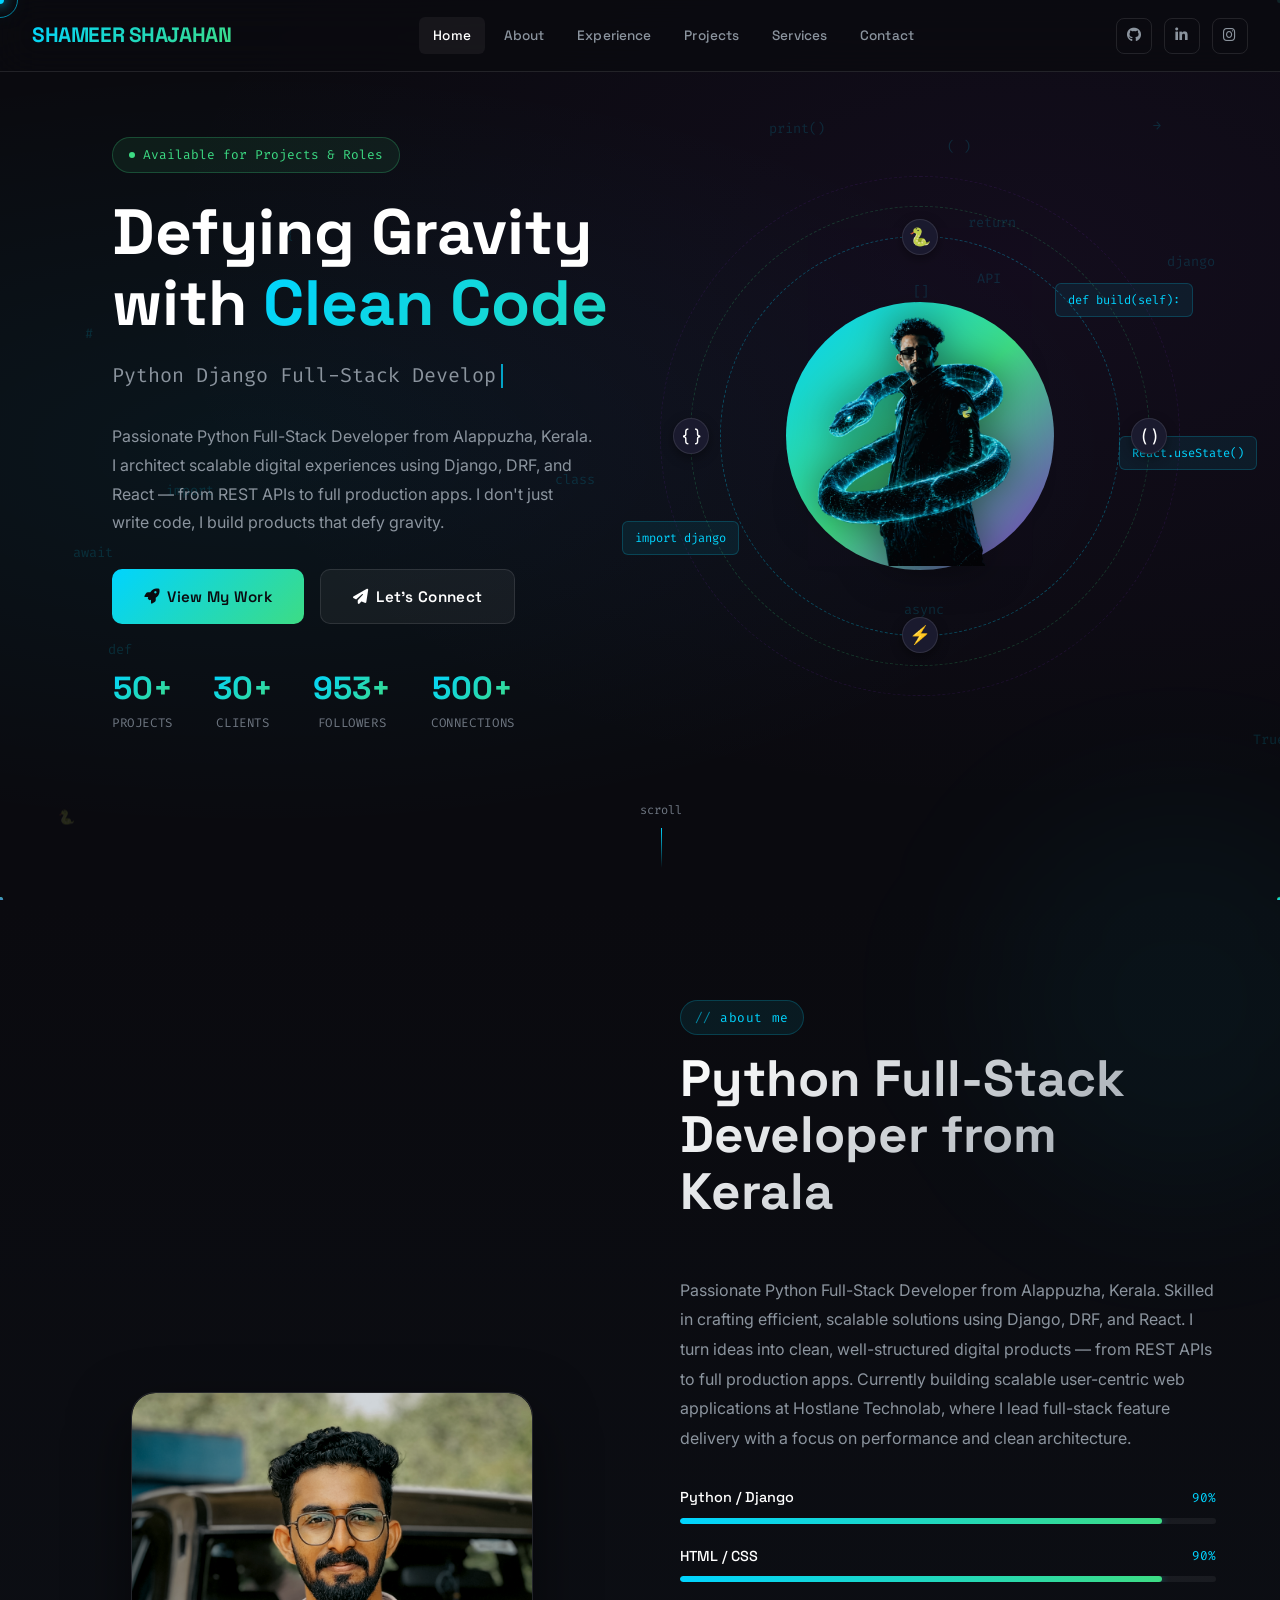
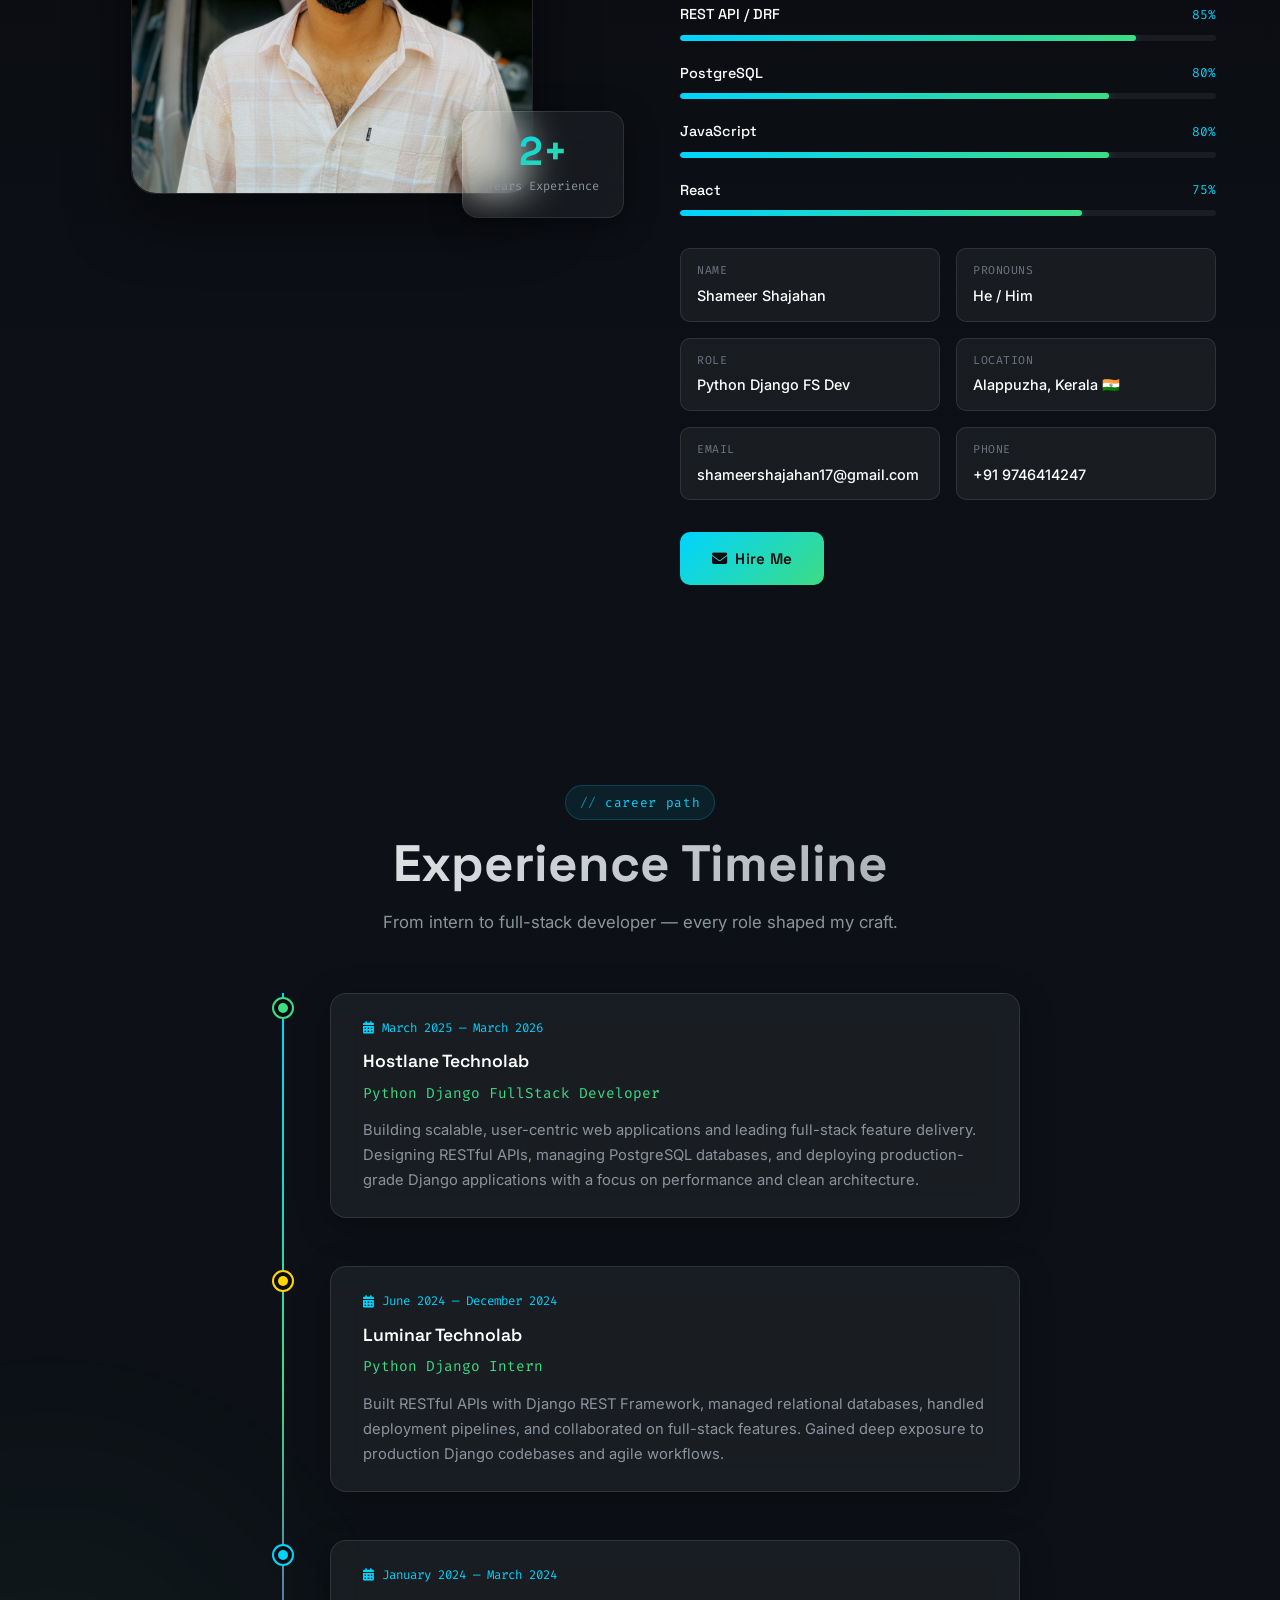
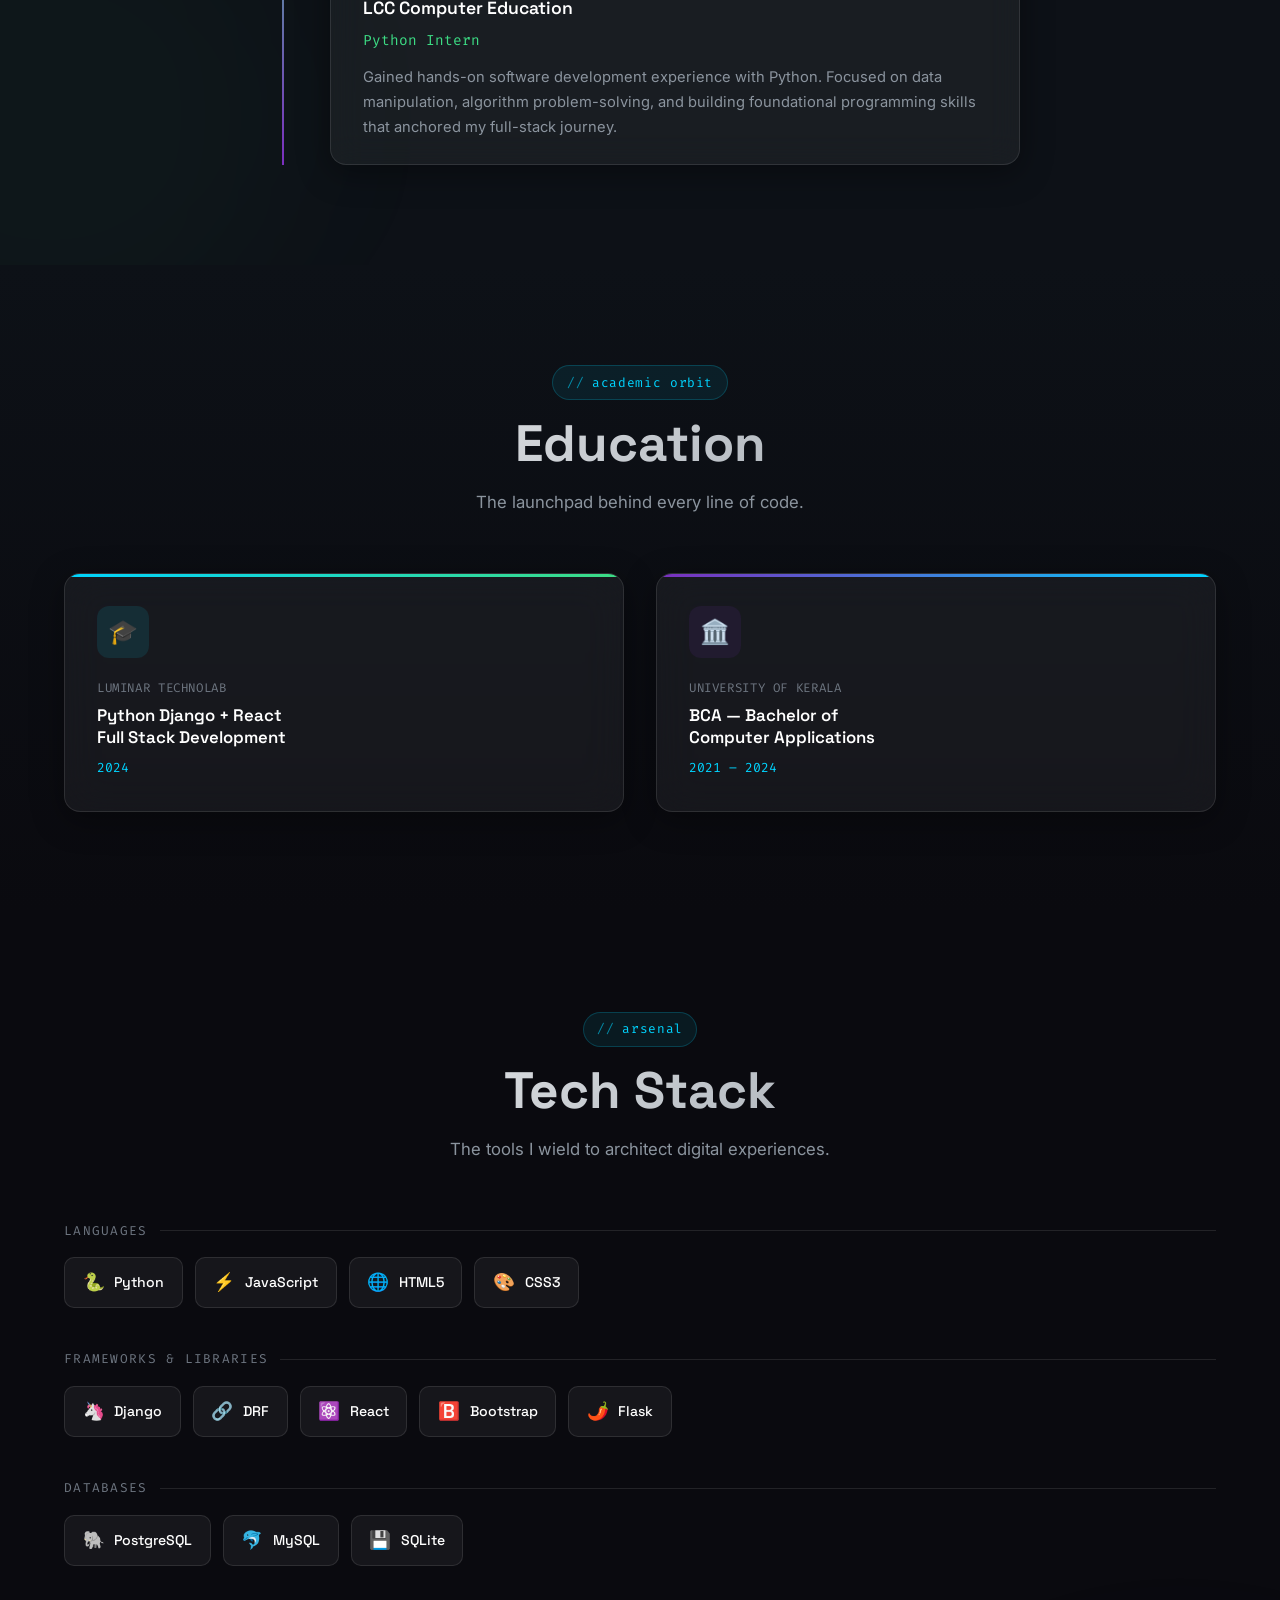
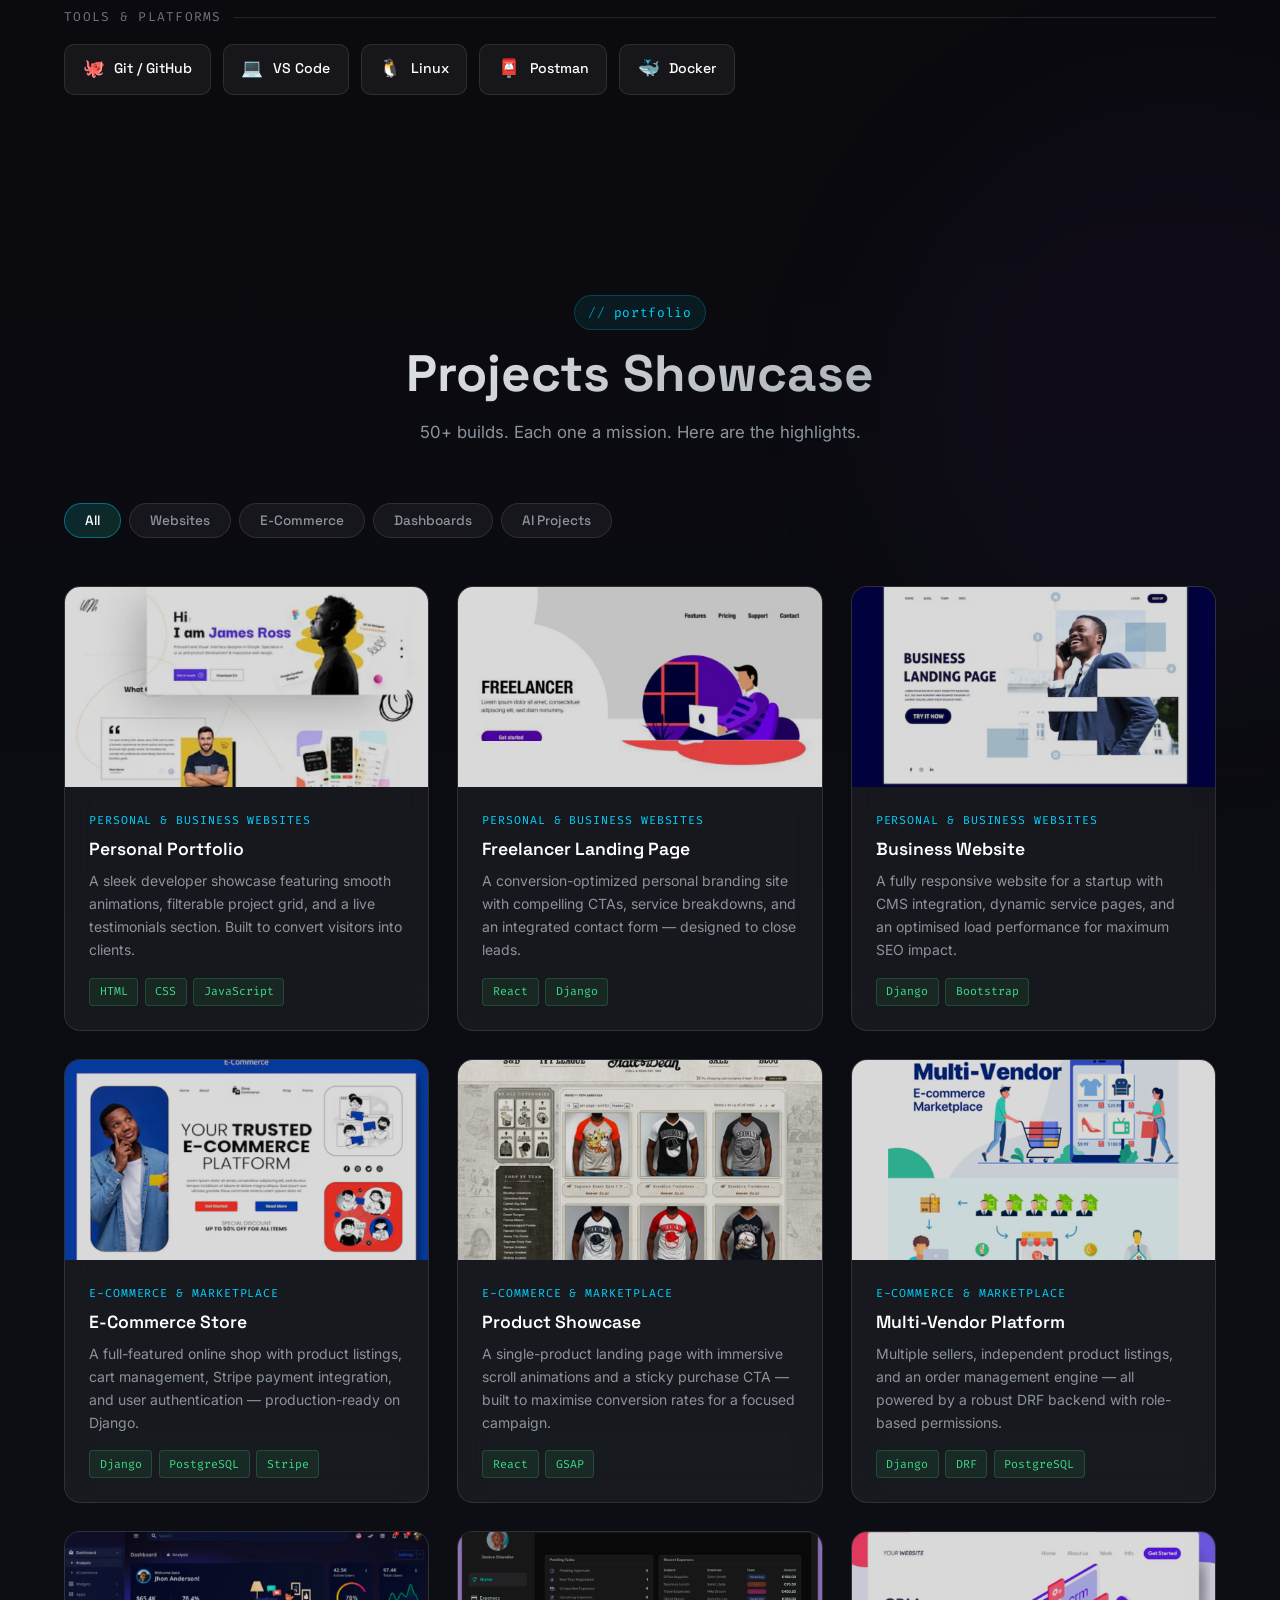
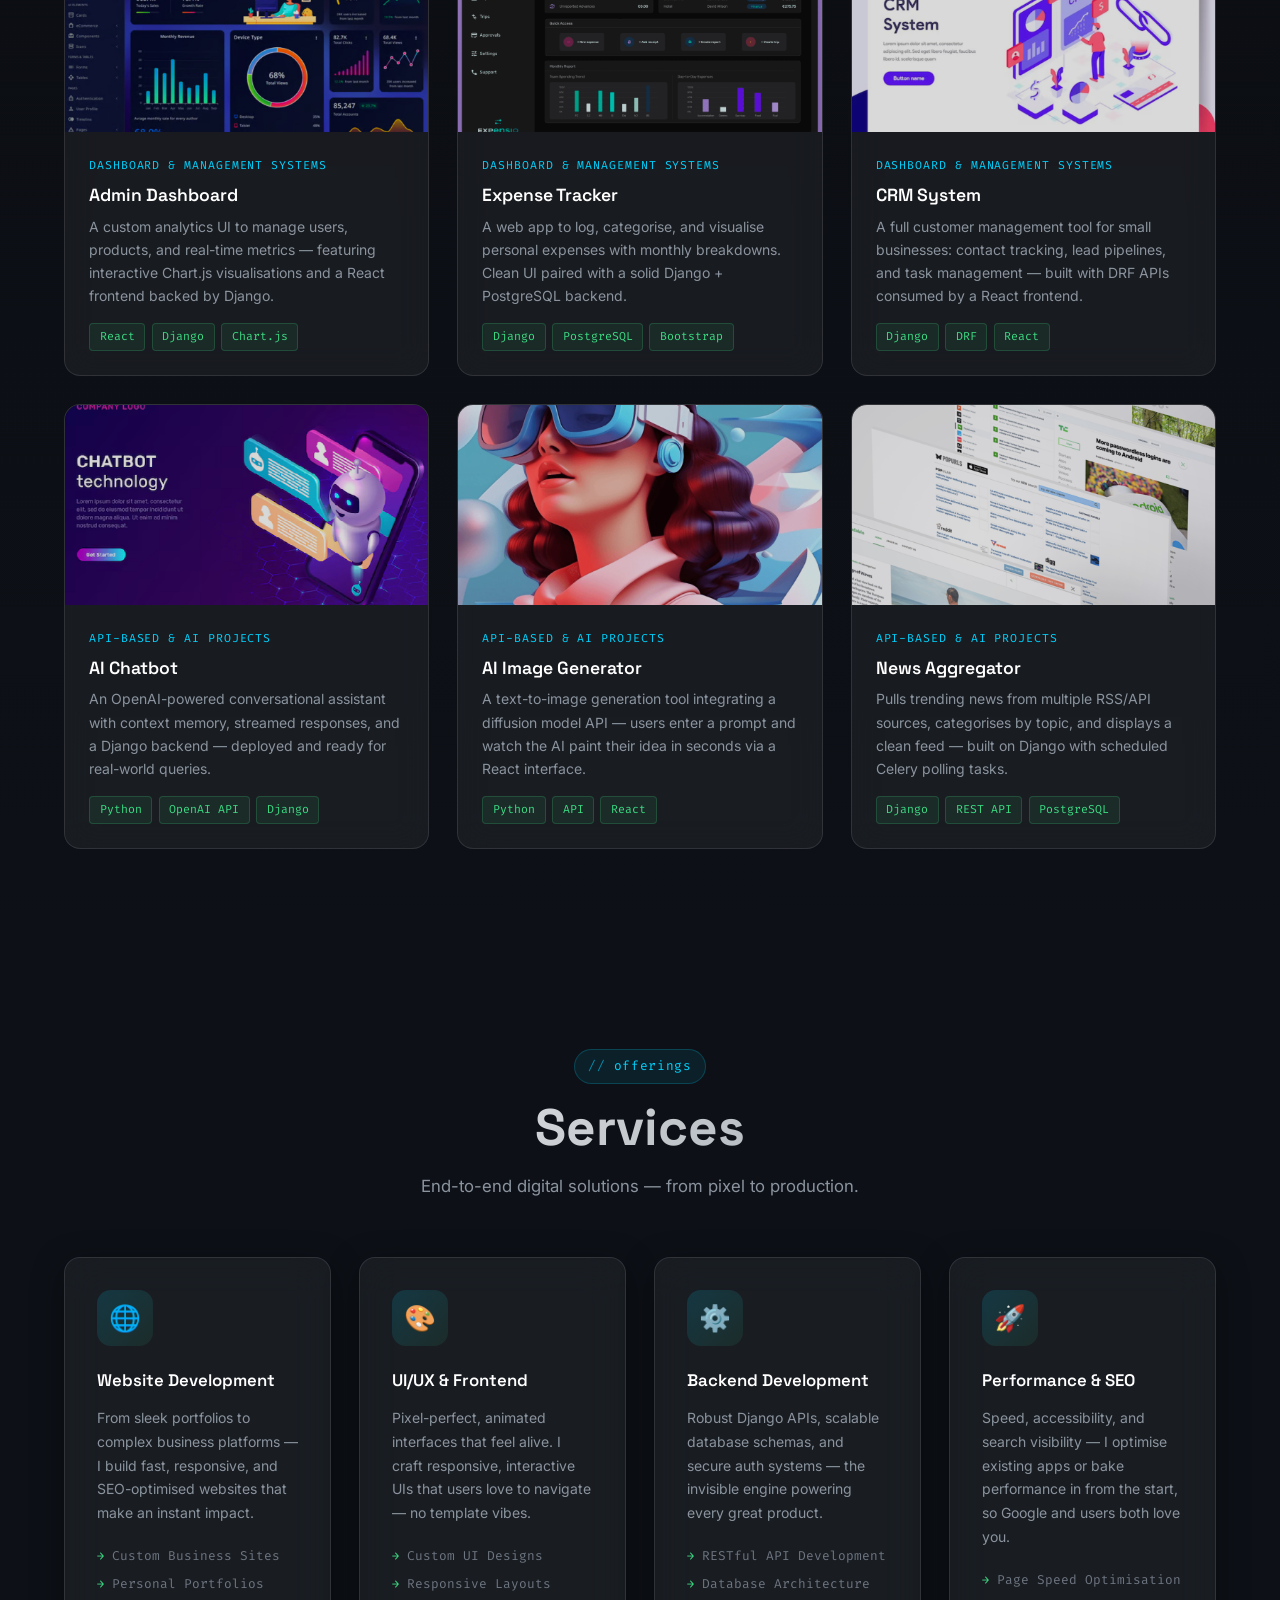
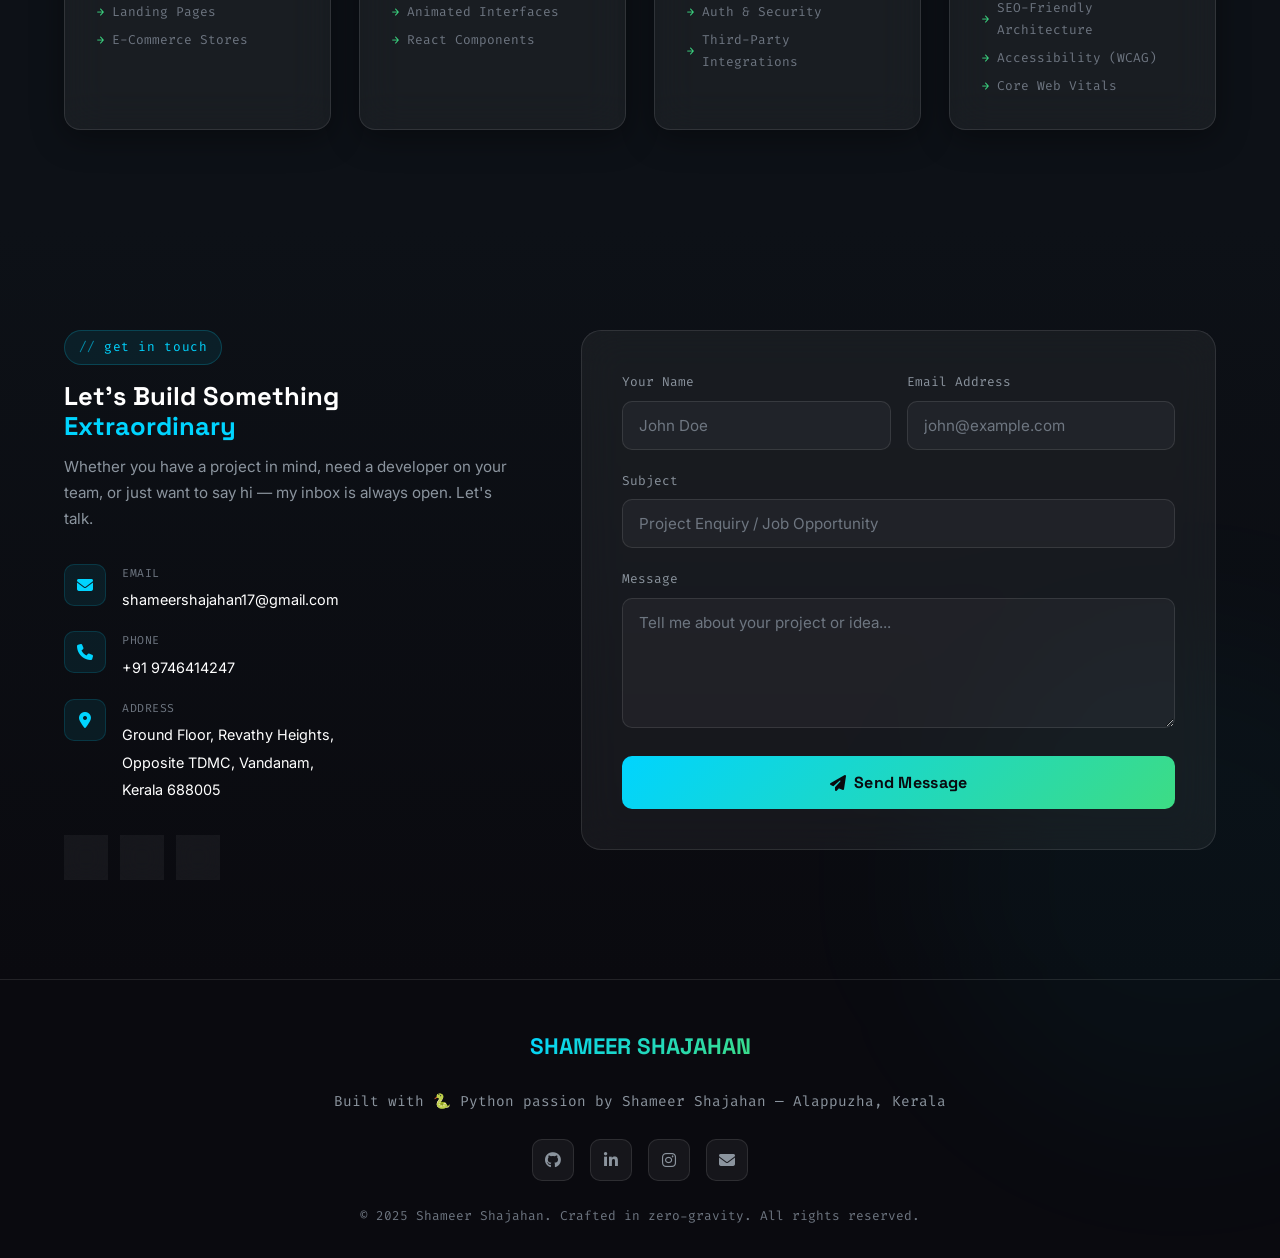
==== commit 9a9b194c: "Update employment period in timeline" ====
--- a/index.html
+++ b/index.html
@@ -283,7 +283,7 @@
       <div class="timeline-item reveal">
         <div class="tl-dot"></div>
         <div class="tl-card glass-card" style="animation-delay:0s">
-          <div class="tl-period"><i class="fas fa-calendar-alt"></i> March 2025 — Present</div>
+          <div class="tl-period"><i class="fas fa-calendar-alt"></i> March 2025 — March 2026</div>
           <div class="tl-company">Hostlane Technolab</div>
           <div class="tl-role">Python Django FullStack Developer</div>
           <p class="tl-desc">Building scalable, user-centric web applications and leading full-stack feature delivery. Designing RESTful APIs, managing PostgreSQL databases, and deploying production-grade Django applications with a focus on performance and clean architecture.</p>
--- a/assets/css/main.css
+++ b/assets/css/main.css
@@ -35,7 +35,7 @@
 /* --- Reset & Base --- */
 *, *::before, *::after { box-sizing: border-box; margin: 0; padding: 0; }
 
-html { scroll-behavior: smooth; font-size: 16px; }
+html { scroll-behavior: smooth; font-size: 16px; overflow-x: hidden; }
 
 body {
   background-color: var(--void);
@@ -43,6 +43,8 @@
   font-family: var(--font-body);
   line-height: 1.7;
   overflow-x: hidden;
+  width: 100%;
+  position: relative;
   cursor: none;
 }
 
@@ -1474,15 +1476,40 @@
   section { padding: 70px 0; }
   .nav-links, .nav-social { display: none; }
   .nav-hamburger { display: flex; }
-  .hero-stats { gap: 1.5rem; }
+  
+  .hero-stats { 
+    display: grid;
+    grid-template-columns: 1fr 1fr;
+    gap: 2rem;
+    width: 100%;
+  }
+  .scroll-indicator { display: none; }
+  
   .form-row { grid-template-columns: 1fr; }
   .info-grid { grid-template-columns: 1fr; }
+  
+  /* Fix horizontal overflow on small mobile screens */
+  .edu-grid { grid-template-columns: 1fr; }
+  .projects-grid { grid-template-columns: 1fr; }
+  .services-grid { grid-template-columns: 1fr; }
+  
+  .about-stats-float {
+    bottom: -15px;
+    right: 5px;
+    padding: 0.8rem 1.2rem;
+  }
+  .about-stats-float .big-num { font-size: 2rem; }
 }
 
 @media (max-width: 480px) {
   .hero-headline { font-size: 2rem; }
-  .hero-ctas { flex-direction: column; align-items: center; }
+  .hero-ctas { flex-direction: column; align-items: stretch; width: 100%; }
   .hero-ctas .btn-primary, .hero-ctas .btn-secondary { width: 100%; justify-content: center; }
+  
+  .profile-orb { width: 220px; height: 220px; }
+  .profile-photo-wrap { width: 170px; height: 170px; }
+  
+  .hero-stats { grid-template-columns: 1fr; gap: 1rem; } /* Stack stats totally on smallest screens */
 }
 
 /* ============================================================
